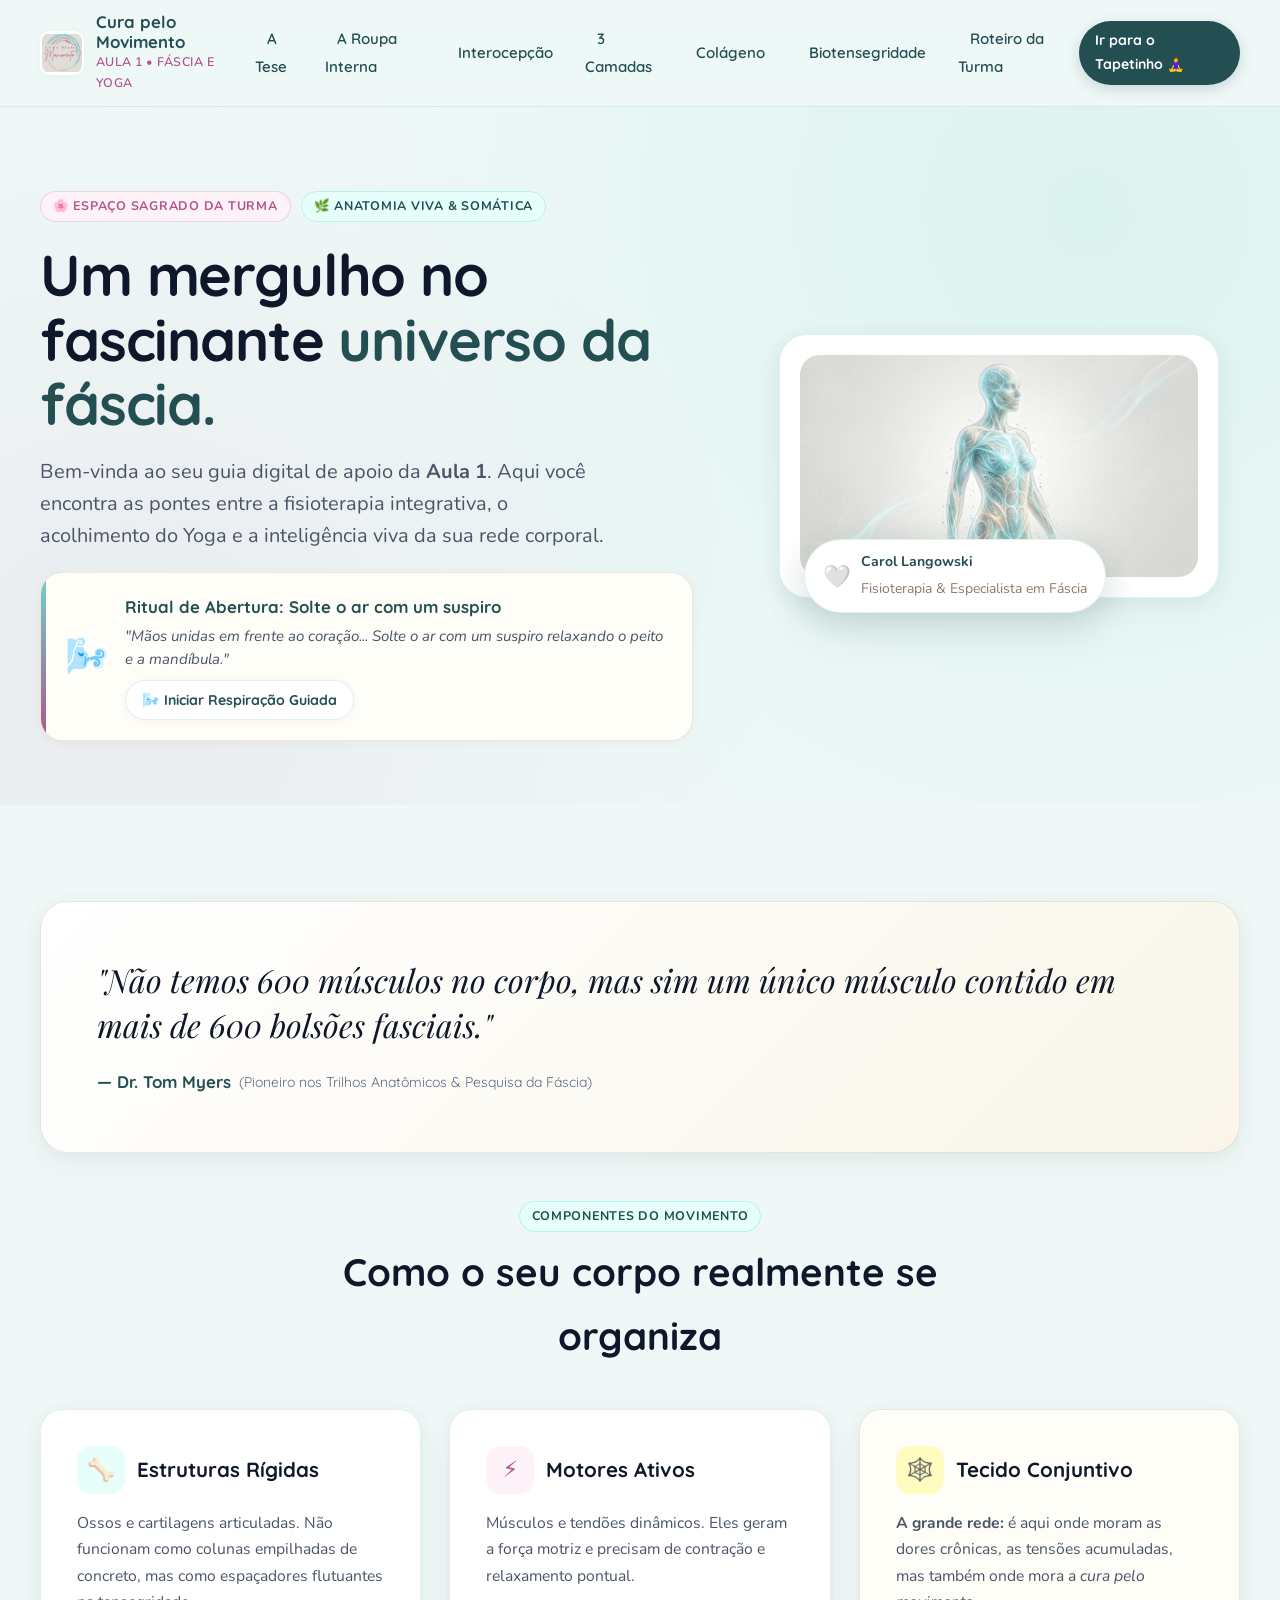
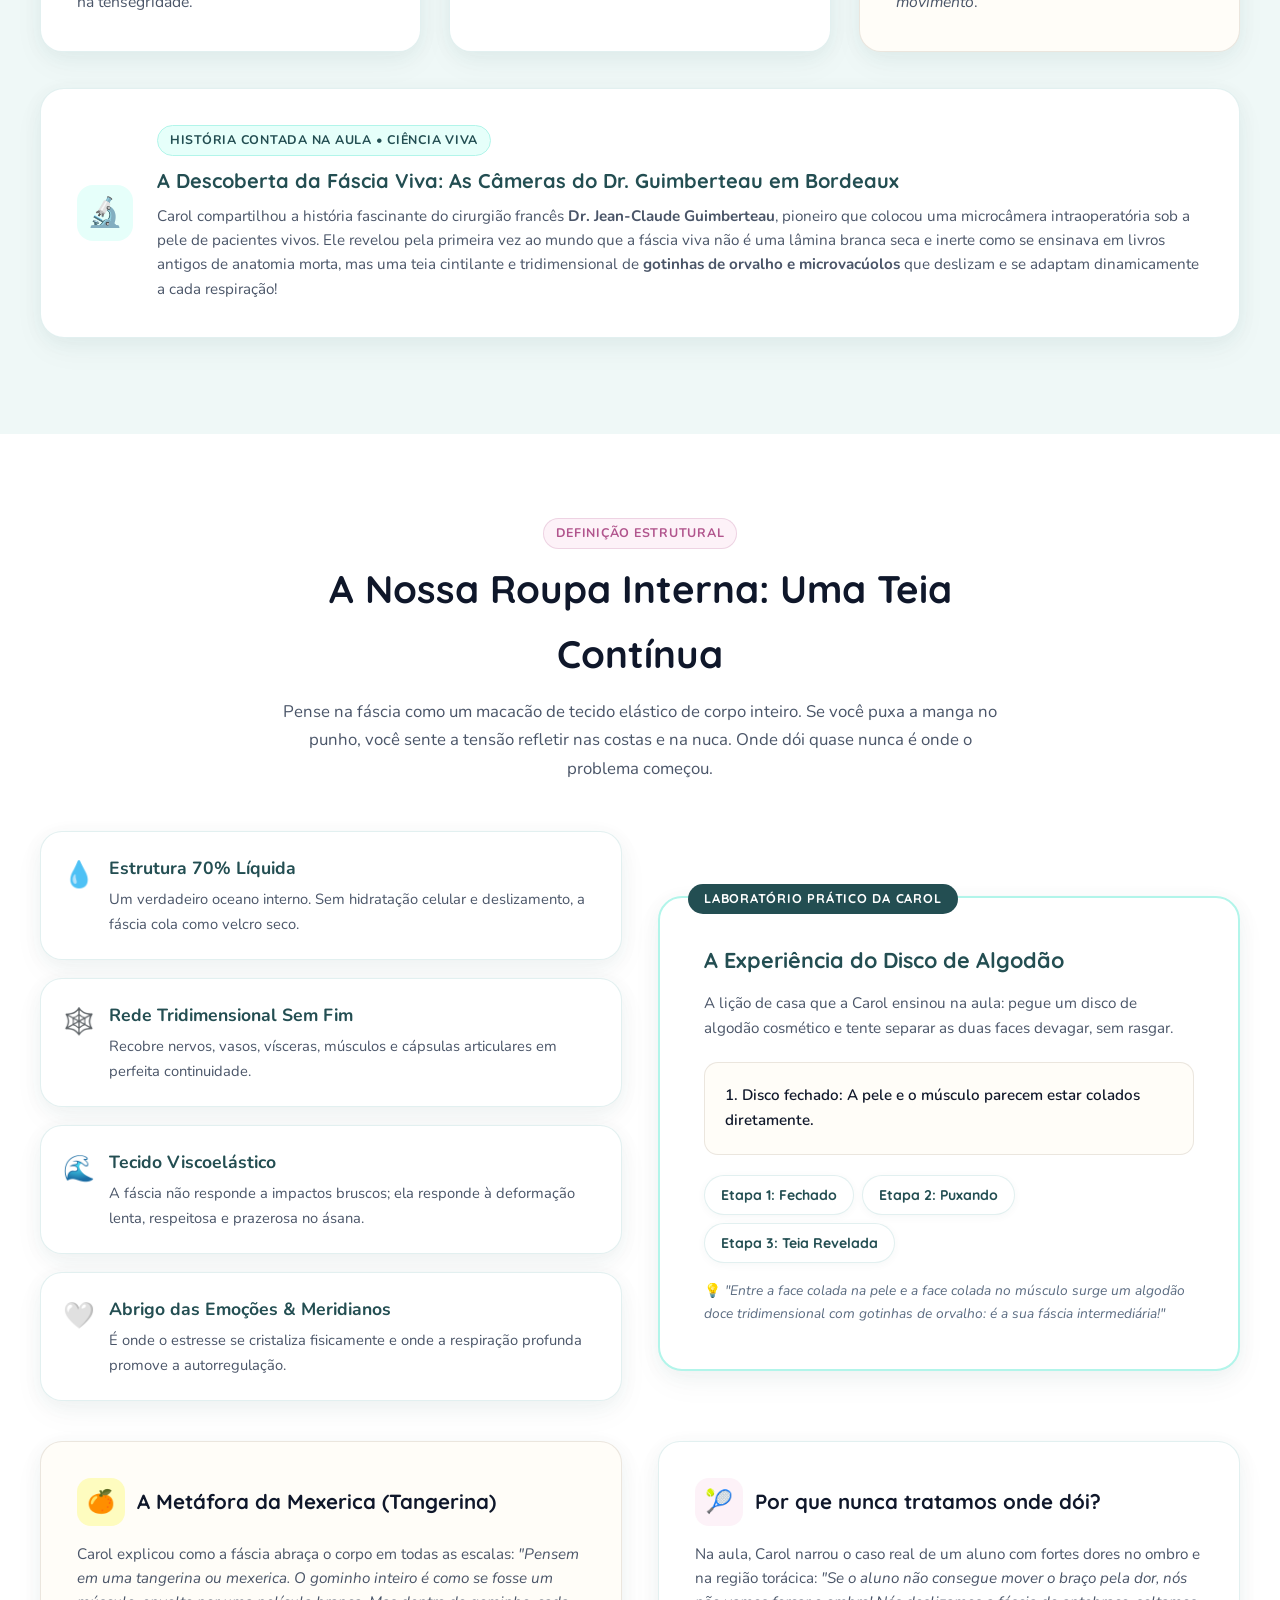
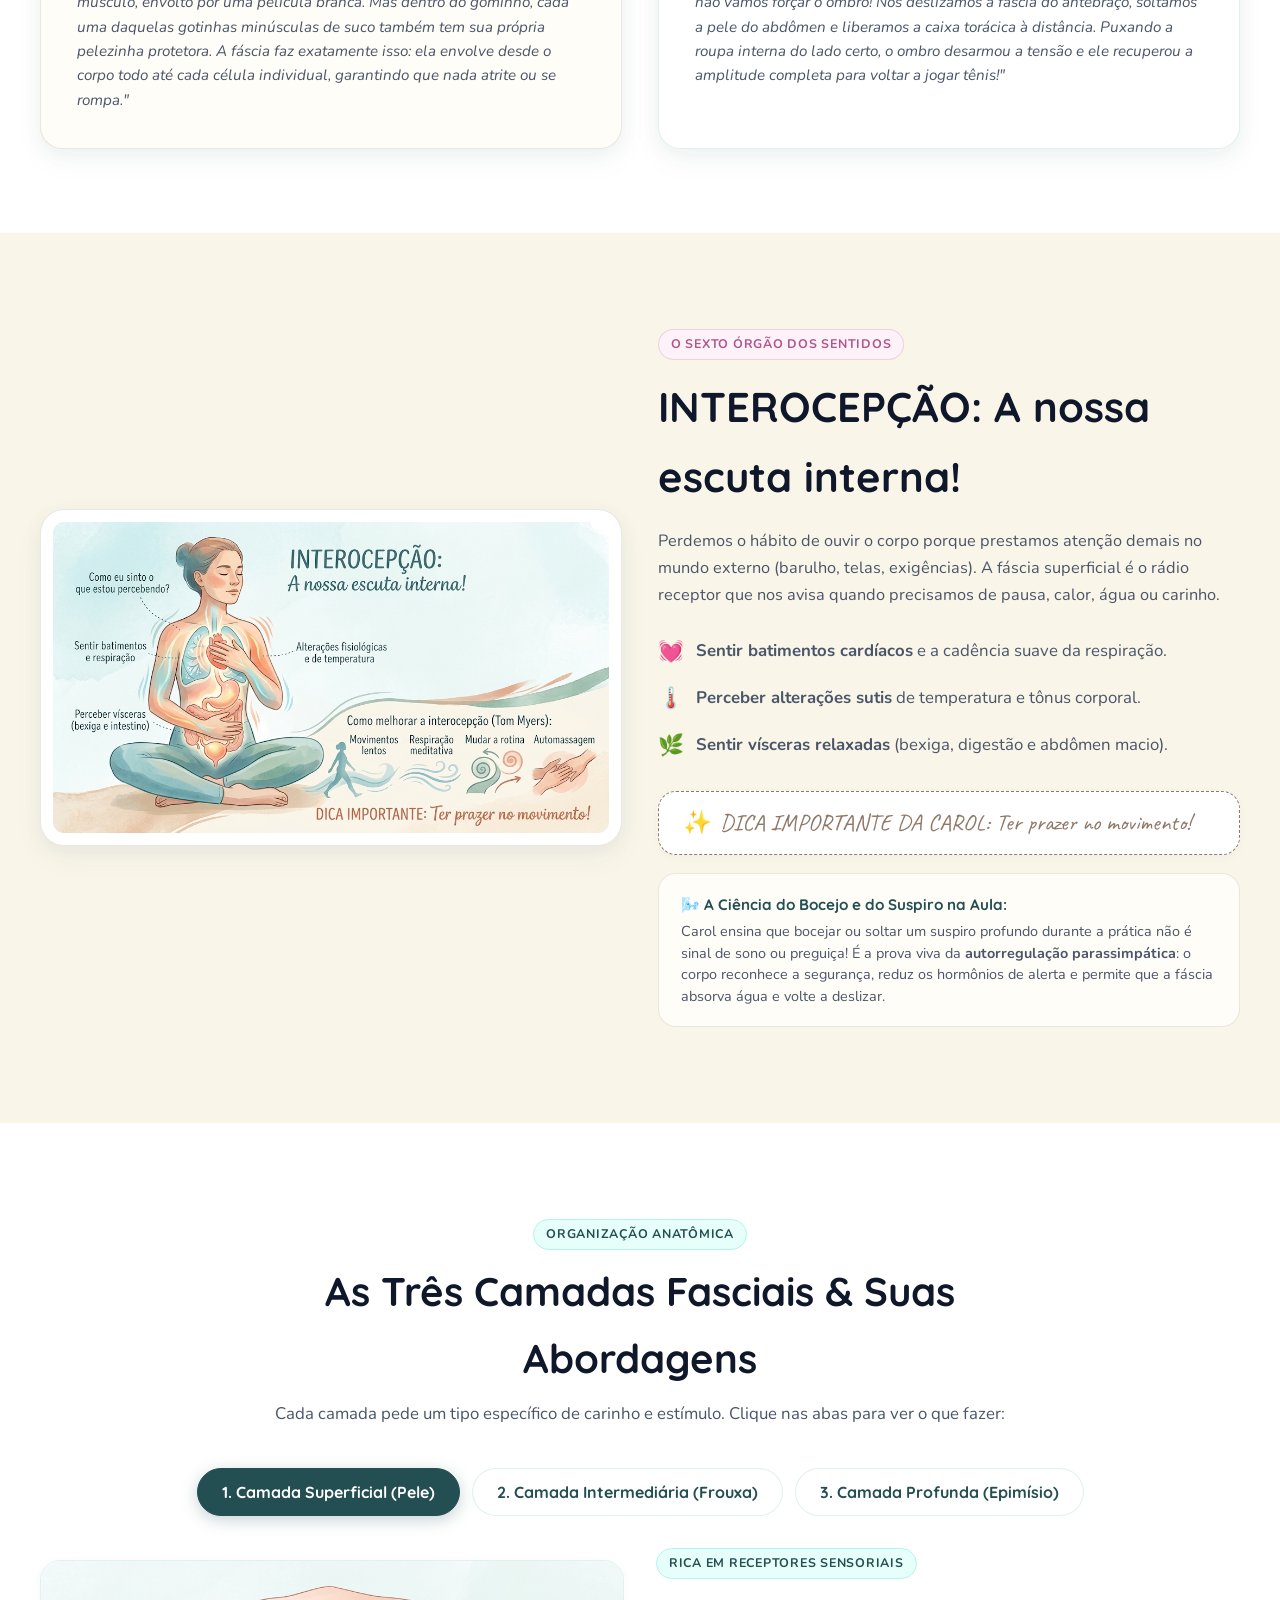
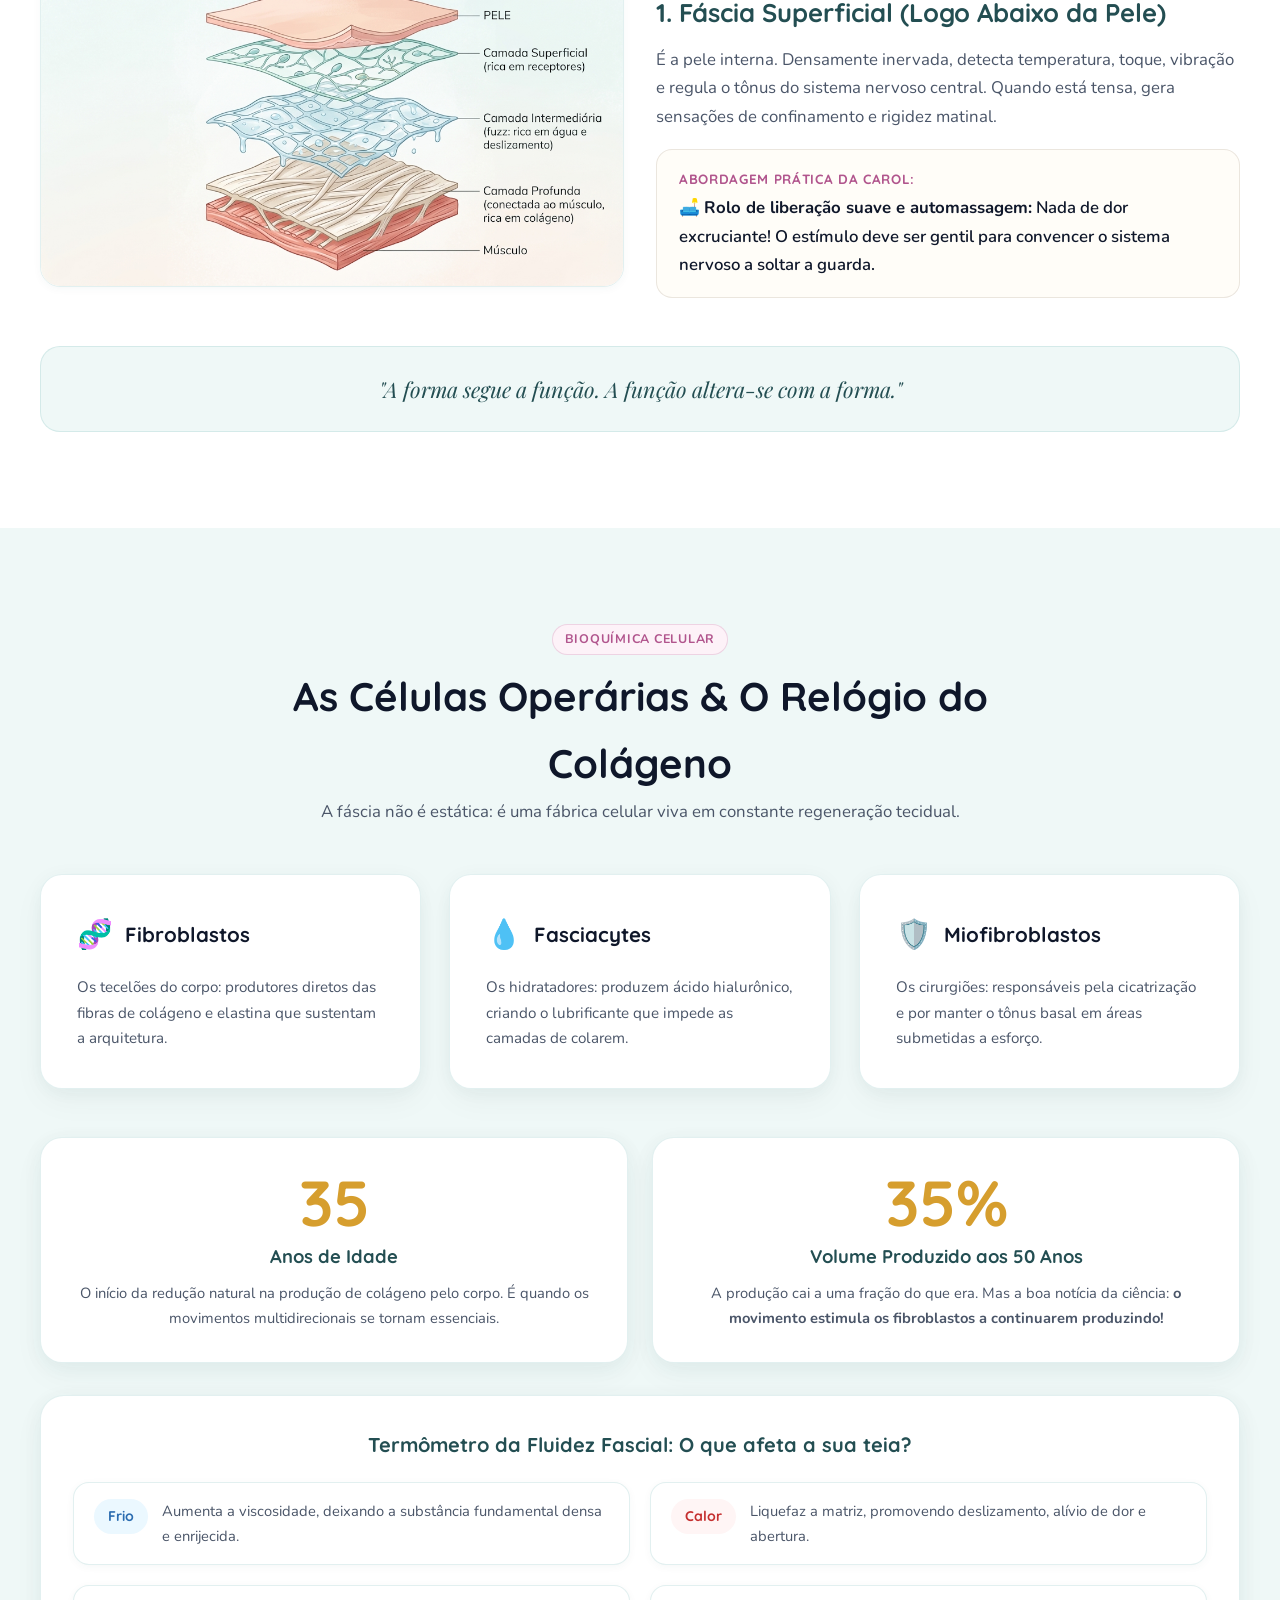
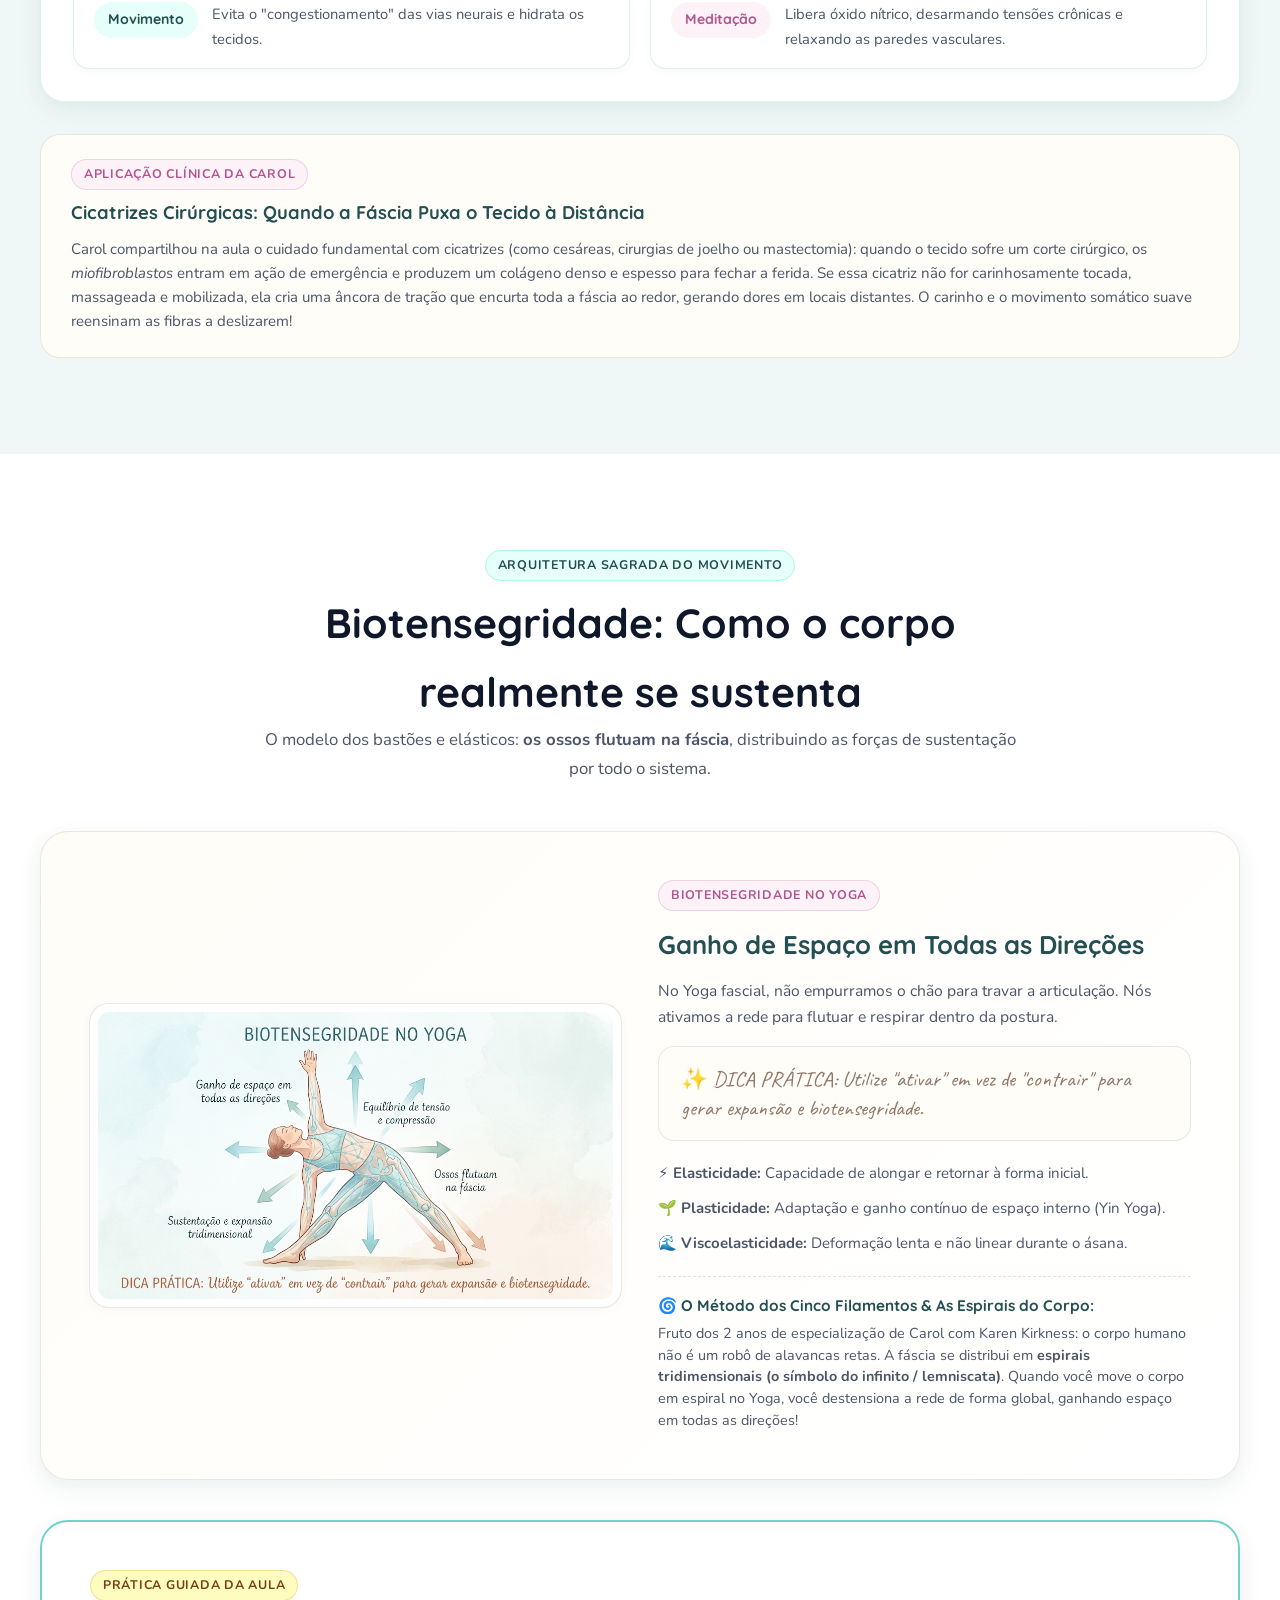
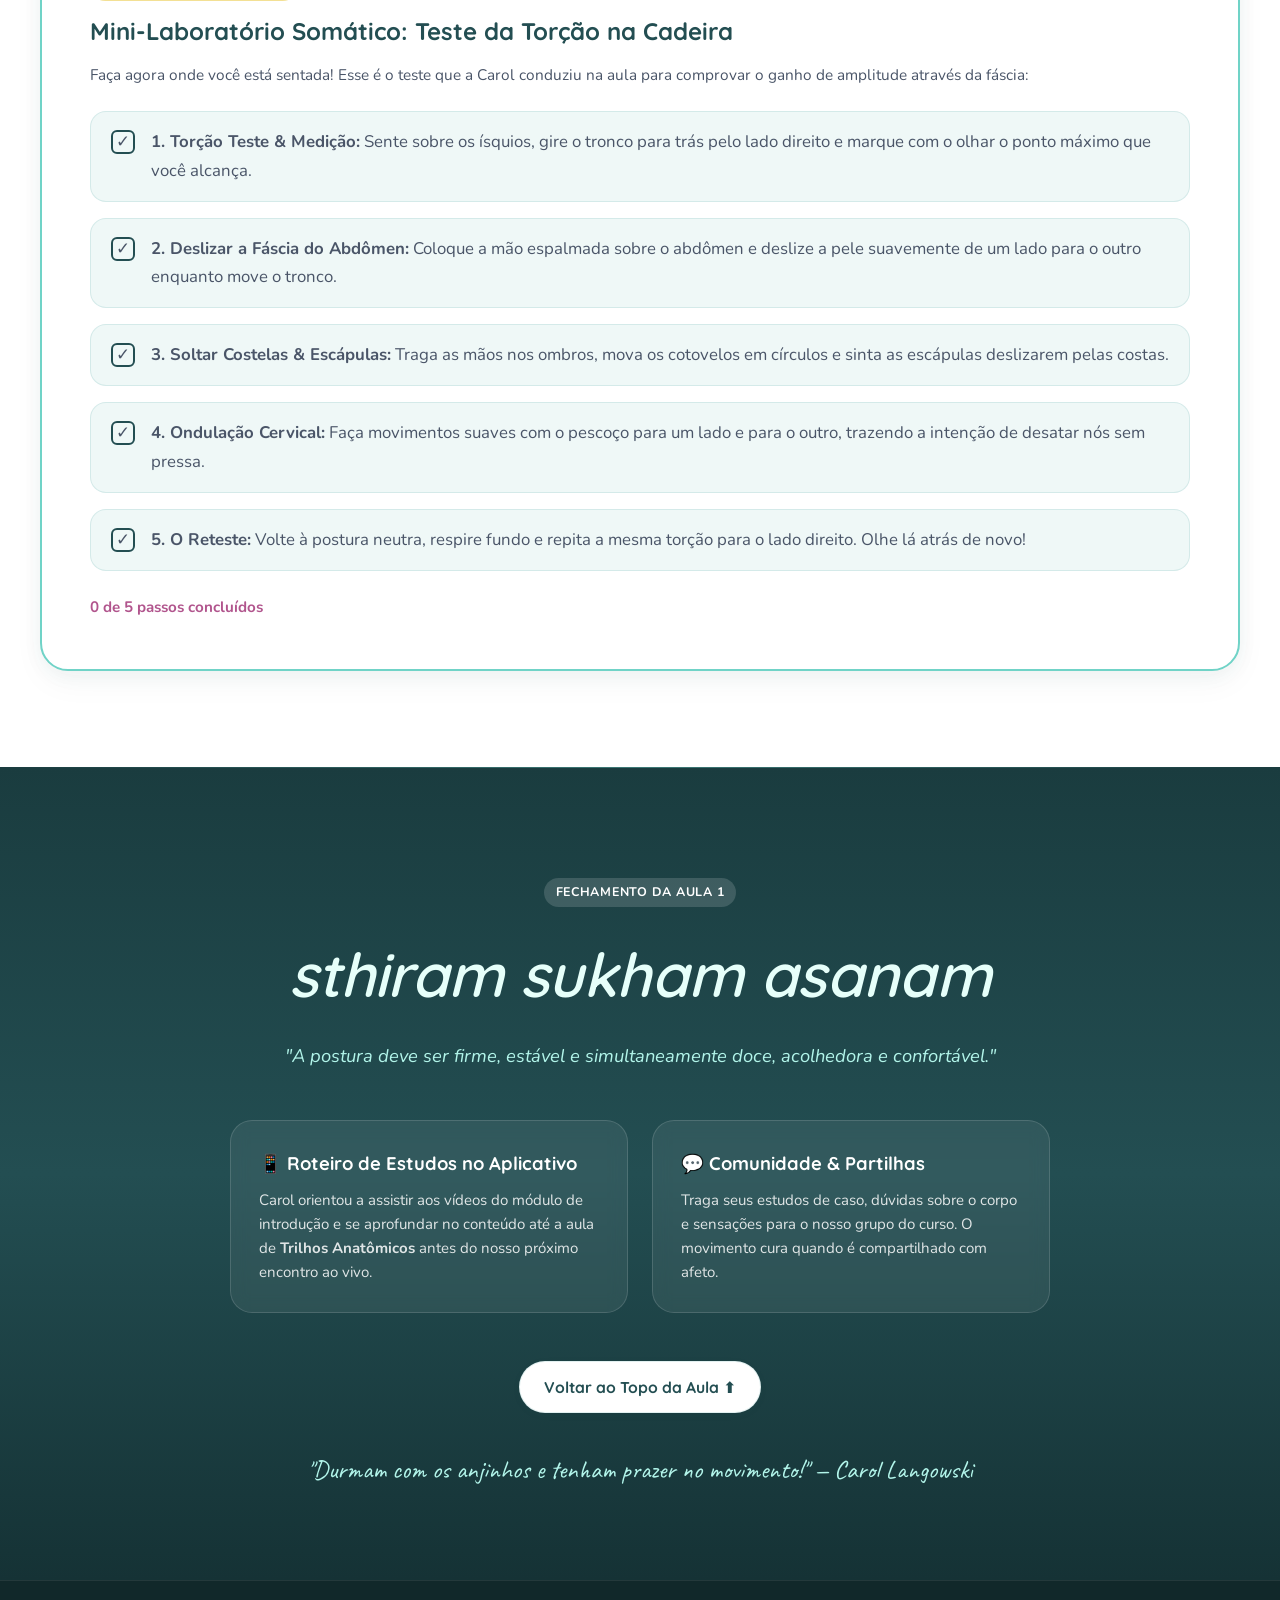
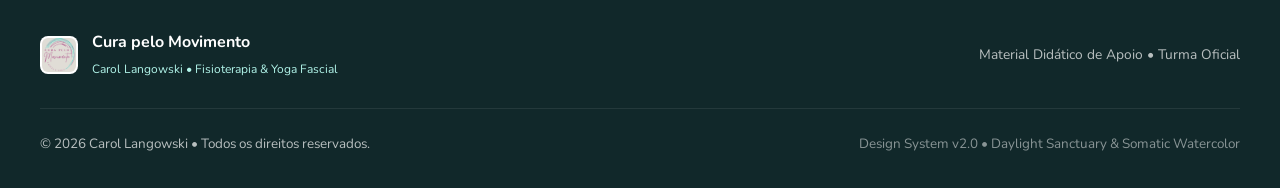
==== index.html @ 70cb9253 "feat(content): enrich HTML with audio insights, metaphors and clinical cases (v1.1.0)" ====
<!DOCTYPE html>
<html lang="pt-BR">
<head>
  <meta charset="UTF-8">
  <meta name="viewport" content="width=device-width, initial-scale=1.0">
  <meta name="description" content="Guia Digital de Apoio: Cura pelo Movimento • Aula 1: Fáscia e Yoga com Carol Langowski. Material imersivo de estudo, anatomia viva e somática.">
  <title>Cura pelo Movimento • Fáscia e Yoga | Carol Langowski</title>

  <!-- Google Fonts Oficiais do Design System v2.0 -->
  <link rel="preconnect" href="https://fonts.googleapis.com">
  <link rel="preconnect" href="https://fonts.gstatic.com" crossorigin>
  <link href="https://fonts.googleapis.com/css2?family=Caveat:wght@600;700&family=Nunito:wght@400;600;700;800&family=Playfair+Display:ital,wght@1,400;1,600&family=Quicksand:wght@500;600;700&display=swap" rel="stylesheet">

  <link rel="stylesheet" href="./assets/css/styles.css">
</head>
<body>

  <!-- ========================================================================
       BARRA DE NAVEGAÇÃO DAYLIGHT GLASS
       ======================================================================== -->
  <header class="navbar-sanctuary">
    <div class="container navbar-inner">
      <div class="navbar-brand">
        <img src="./assets/img/logo-cura-pelo-movimento.png" alt="Logo Cura pelo Movimento — Carol Langowski" class="navbar-brand-logo">
        <div class="navbar-brand-text">
          <span class="navbar-brand-title">Cura pelo Movimento</span>
          <span class="navbar-brand-sub">Aula 1 • Fáscia e Yoga</span>
        </div>
      </div>

      <nav aria-label="Navegação do Guia">
        <ul class="navbar-nav">
          <li><a href="#tese" class="navbar-link">A Tese</a></li>
          <li><a href="#roupa-interna" class="navbar-link">A Roupa Interna</a></li>
          <li><a href="#interocepcao" class="navbar-link">Interocepção</a></li>
          <li><a href="#camadas" class="navbar-link">3 Camadas</a></li>
          <li><a href="#colageno" class="navbar-link">Colágeno</a></li>
          <li><a href="#biotensegridade" class="navbar-link">Biotensegridade</a></li>
          <li><a href="#roteiro" class="navbar-link">Roteiro da Turma</a></li>
        </ul>
      </nav>

      <div class="navbar-actions">
        <a href="#santuario-pratica" class="btn btn-primary btn-sm">Ir para o Tapetinho 🧘‍♀️</a>
      </div>
    </div>
    <div id="scroll-progress" class="scroll-progress-bar" role="progressbar" aria-label="Progresso da leitura da aula"></div>
  </header>

  <!-- ========================================================================
       1. HERO SECTION: SINTONIZAÇÃO & ACOLHIMENTO
       ======================================================================== -->
  <section class="hero-section" id="sintonizacao">
    <div class="container hero-grid">
      <div class="hero-copy">
        <div style="display:flex;gap:10px;align-items:center;flex-wrap:wrap;">
          <span class="tag-pill tag-orchid">🌸 Espaço Sagrado da Turma</span>
          <span class="tag-pill tag-mint">🌿 Anatomia Viva &amp; Somática</span>
        </div>

        <h1 class="hero-title">
          Um mergulho no fascinante <span>universo da fáscia.</span>
        </h1>

        <p class="hero-subtitle">
          Bem-vinda ao seu guia digital de apoio da <strong>Aula 1</strong>. Aqui você encontra as pontes entre a fisioterapia integrativa, o acolhimento do Yoga e a inteligência viva da sua rede corporal.
        </p>

        <!-- Ritual do Suspiro Guiado -->
        <div class="ritual-suspiro-card">
          <div class="ritual-suspiro-icon">🌬️</div>
          <div class="ritual-suspiro-text">
            <h4>Ritual de Abertura: Solte o ar com um suspiro</h4>
            <p id="suspiro-status-text">
              <em>"Mãos unidas em frente ao coração... Solte o ar com um suspiro relaxando o peito e a mandíbula."</em>
            </p>
            <div style="margin-top:10px;">
              <button type="button" id="btn-play-suspiro" class="btn btn-secondary btn-sm" aria-label="Iniciar respiração com suspiro guiado">
                🌬️ Iniciar Respiração Guiada
              </button>
            </div>
          </div>
        </div>
      </div>

      <div class="hero-visual">
        <div class="hero-visual-card">
          <img src="./assets/img/sistema-fascial-corpo-luminoso.png" alt="Ilustração do corpo luminoso envolto pela rede fascial contínua" class="hero-visual-img">
          <div class="hero-badge-floating">
            <span style="font-size:1.4rem;">🤍</span>
            <div>
              <strong style="font-size:0.88rem;color:var(--carol-deep-teal);display:block;">Carol Langowski</strong>
              <small style="color:var(--carol-terracotta);">Fisioterapia &amp; Especialista em Fáscia</small>
            </div>
          </div>
        </div>
      </div>
    </div>
  </section>

  <!-- ========================================================================
       2. A GRANDE TESE: O FIM DO MÚSCULO ISOLADO
       ======================================================================== -->
  <section class="section-tese" id="tese">
    <div class="container">
      <div class="quote-myers-box">
        <p class="quote-myers-text">
          "Não temos 600 músculos no corpo, mas sim um único músculo contido em mais de 600 bolsões fasciais."
        </p>
        <div class="quote-myers-author">
          <span>— Dr. Tom Myers</span>
          <small style="font-weight:400;color:var(--carol-ink-muted);">(Pioneiro nos Trilhos Anatômicos &amp; Pesquisa da Fáscia)</small>
        </div>
      </div>

      <div style="text-align:center;max-width:680px;margin:0 auto 40px;">
        <span class="tag-pill tag-mint">Componentes do Movimento</span>
        <h2 style="font-family:var(--font-title);font-size:clamp(1.8rem,3vw,2.4rem);color:var(--carol-ink-title);margin-top:8px;">
          Como o seu corpo realmente se organiza
        </h2>
      </div>

      <div class="grid-3-col">
        <!-- Card 1 -->
        <article class="card-bento">
          <div class="card-header-clean">
            <div class="card-icon-circle">🦴</div>
            <h3 class="card-title">Estruturas Rígidas</h3>
          </div>
          <p style="font-size:0.98rem;color:var(--carol-ink-body);">
            Ossos e cartilagens articuladas. Não funcionam como colunas empilhadas de concreto, mas como espaçadores flutuantes na tensegridade.
          </p>
        </article>

        <!-- Card 2 -->
        <article class="card-bento">
          <div class="card-header-clean">
            <div class="card-icon-circle orchid">⚡</div>
            <h3 class="card-title">Motores Ativos</h3>
          </div>
          <p style="font-size:0.98rem;color:var(--carol-ink-body);">
            Músculos e tendões dinâmicos. Eles geram a força motriz e precisam de contração e relaxamento pontual.
          </p>
        </article>

        <!-- Card 3 -->
        <article class="card-bento card-bento-sand">
          <div class="card-header-clean">
            <div class="card-icon-circle amber">🕸️</div>
            <h3 class="card-title">Tecido Conjuntivo</h3>
          </div>
          <p style="font-size:0.98rem;color:var(--carol-ink-body);">
            <strong>A grande rede:</strong> é aqui onde moram as dores crônicas, as tensões acumuladas, mas também onde mora a <em>cura pelo movimento</em>.
          </p>
        </article>
      </div>

      <!-- História da Fáscia Viva: Dr. Guimberteau -->
      <div style="margin-top:36px;background:#FFFFFF;border-radius:24px;padding:clamp(24px, 4vw, 36px);border:var(--border-subtle);box-shadow:var(--shadow-organic);display:grid;grid-template-columns:auto 1fr;gap:24px;align-items:center;">
        <div style="width:56px;height:56px;border-radius:16px;background:var(--carol-ice-mint);color:var(--carol-deep-teal);display:flex;align-items:center;justify-content:center;font-size:1.8rem;flex-shrink:0;">
          🔬
        </div>
        <div>
          <span class="tag-pill tag-mint" style="margin-bottom:8px;">História Contada na Aula • Ciência Viva</span>
          <h3 style="font-family:var(--font-title);font-size:1.25rem;color:var(--carol-deep-teal);margin-bottom:6px;">
            A Descoberta da Fáscia Viva: As Câmeras do Dr. Guimberteau em Bordeaux
          </h3>
          <p style="font-size:0.95rem;color:var(--carol-ink-body);line-height:1.6;margin:0;">
            Carol compartilhou a história fascinante do cirurgião francês <strong>Dr. Jean-Claude Guimberteau</strong>, pioneiro que colocou uma microcâmera intraoperatória sob a pele de pacientes vivos. Ele revelou pela primeira vez ao mundo que a fáscia viva não é uma lâmina branca seca e inerte como se ensinava em livros antigos de anatomia morta, mas uma teia cintilante e tridimensional de <strong>gotinhas de orvalho e microvacúolos</strong> que deslizam e se adaptam dinamicamente a cada respiração!
          </p>
        </div>
      </div>
    </div>
  </section>

  <!-- ========================================================================
       3. A NOSSA ROUPA INTERNA (O SISTEMA FASCIAL)
       ======================================================================== -->
  <section id="roupa-interna" style="padding:clamp(56px,7vw,84px) 0;background:#FFFFFF;">
    <div class="container">
      <div style="text-align:center;max-width:720px;margin:0 auto 48px;">
        <span class="tag-pill tag-orchid">Definição Estrutural</span>
        <h2 style="font-family:var(--font-title);font-size:clamp(1.8rem,3vw,2.4rem);color:var(--carol-ink-title);margin-top:8px;">
          A Nossa Roupa Interna: Uma Teia Contínua
        </h2>
        <p style="margin-top:12px;color:var(--carol-ink-body);">
          Pense na fáscia como um macacão de tecido elástico de corpo inteiro. Se você puxa a manga no punho, você sente a tensão refletir nas costas e na nuca. Onde dói quase nunca é onde o problema começou.
        </p>
      </div>

      <div class="grid-2-col" style="align-items:center;">
        <div style="display:flex;flex-direction:column;gap:18px;">
          <div class="card-bento" style="padding:22px;">
            <div style="display:flex;gap:14px;align-items:flex-start;">
              <span style="font-size:1.6rem;">💧</span>
              <div>
                <strong style="font-size:1.1rem;color:var(--carol-deep-teal);display:block;">Estrutura 70% Líquida</strong>
                <p style="font-size:0.92rem;margin-top:4px;">Um verdadeiro oceano interno. Sem hidratação celular e deslizamento, a fáscia cola como velcro seco.</p>
              </div>
            </div>
          </div>

          <div class="card-bento" style="padding:22px;">
            <div style="display:flex;gap:14px;align-items:flex-start;">
              <span style="font-size:1.6rem;">🕸️</span>
              <div>
                <strong style="font-size:1.1rem;color:var(--carol-deep-teal);display:block;">Rede Tridimensional Sem Fim</strong>
                <p style="font-size:0.92rem;margin-top:4px;">Recobre nervos, vasos, vísceras, músculos e cápsulas articulares em perfeita continuidade.</p>
              </div>
            </div>
          </div>

          <div class="card-bento" style="padding:22px;">
            <div style="display:flex;gap:14px;align-items:flex-start;">
              <span style="font-size:1.6rem;">🌊</span>
              <div>
                <strong style="font-size:1.1rem;color:var(--carol-deep-teal);display:block;">Tecido Viscoelástico</strong>
                <p style="font-size:0.92rem;margin-top:4px;">A fáscia não responde a impactos bruscos; ela responde à deformação lenta, respeitosa e prazerosa no ásana.</p>
              </div>
            </div>
          </div>

          <div class="card-bento" style="padding:22px;">
            <div style="display:flex;gap:14px;align-items:flex-start;">
              <span style="font-size:1.6rem;">🤍</span>
              <div>
                <strong style="font-size:1.1rem;color:var(--carol-deep-teal);display:block;">Abrigo das Emoções &amp; Meridianos</strong>
                <p style="font-size:0.92rem;margin-top:4px;">É onde o estresse se cristaliza fisicamente e onde a respiração profunda promove a autorregulação.</p>
              </div>
            </div>
          </div>
        </div>

        <!-- Mini-Laboratório 1: O Disco de Algodão Doce -->
        <div class="mini-lab-card">
          <span class="mini-lab-badge">Laboratório Prático da Carol</span>
          <h3 style="font-family:var(--font-title);font-size:1.35rem;color:var(--carol-deep-teal);margin-bottom:12px;">
            A Experiência do Disco de Algodão
          </h3>
          <p style="font-size:0.95rem;color:var(--carol-ink-body);">
            A lição de casa que a Carol ensinou na aula: pegue um disco de algodão cosmético e tente separar as duas faces devagar, sem rasgar.
          </p>

          <div id="cotton-interactive-visual" style="background:var(--carol-sand-surface);padding:20px;border-radius:14px;border:var(--border-sand);margin:20px 0;font-size:0.95rem;color:var(--carol-ink-title);font-weight:600;">
            1. Disco fechado: A pele e o músculo parecem estar colados diretamente.
          </div>

          <div style="display:flex;gap:8px;flex-wrap:wrap;">
            <button type="button" class="btn btn-secondary btn-sm" data-cotton-step="0">Etapa 1: Fechado</button>
            <button type="button" class="btn btn-secondary btn-sm" data-cotton-step="1">Etapa 2: Puxando</button>
            <button type="button" class="btn btn-secondary btn-sm" data-cotton-step="2">Etapa 3: Teia Revelada</button>
          </div>

          <p style="font-size:0.86rem;color:var(--carol-ink-muted);margin-top:16px;">
            💡 <em>"Entre a face colada na pele e a face colada no músculo surge um algodão doce tridimensional com gotinhas de orvalho: é a sua fáscia intermediária!"</em>
          </p>
        </div>
      </div>

      <!-- O Segredo da Tangerina e a Liberação Distal -->
      <div class="grid-2-col" style="margin-top:40px;">
        <!-- Card Tangerina -->
        <div class="card-bento card-bento-sand">
          <div class="card-header-clean">
            <div class="card-icon-circle amber">🍊</div>
            <h3 class="card-title">A Metáfora da Mexerica (Tangerina)</h3>
          </div>
          <p style="font-size:0.95rem;color:var(--carol-ink-body);line-height:1.6;">
            Carol explicou como a fáscia abraça o corpo em todas as escalas: <em>"Pensem em uma tangerina ou mexerica. O gominho inteiro é como se fosse um músculo, envolto por uma película branca. Mas dentro do gominho, cada uma daquelas gotinhas minúsculas de suco também tem sua própria pelezinha protetora. A fáscia faz exatamente isso: ela envolve desde o corpo todo até cada célula individual, garantindo que nada atrite ou se rompa."</em>
          </p>
        </div>

        <!-- Card Aluno do Tênis -->
        <div class="card-bento">
          <div class="card-header-clean">
            <div class="card-icon-circle orchid">🎾</div>
            <h3 class="card-title">Por que nunca tratamos onde dói?</h3>
          </div>
          <p style="font-size:0.95rem;color:var(--carol-ink-body);line-height:1.6;">
            Na aula, Carol narrou o caso real de um aluno com fortes dores no ombro e na região torácica: <em>"Se o aluno não consegue mover o braço pela dor, nós não vamos forçar o ombro! Nós deslizamos a fáscia do antebraço, soltamos a pele do abdômen e liberamos a caixa torácica à distância. Puxando a roupa interna do lado certo, o ombro desarmou a tensão e ele recuperou a amplitude completa para voltar a jogar tênis!"</em>
          </p>
        </div>
      </div>
    </div>
  </section>

  <!-- ========================================================================
       4. INTEROCEPÇÃO: A NOSSA ESCUTA INTERNA
       ======================================================================== -->
  <section id="interocepcao" style="padding:clamp(60px,8vw,96px) 0;background:var(--carol-sand-bg);">
    <div class="container">
      <div class="grid-2-col" style="align-items:center;">
        <div>
          <img src="./assets/img/aquarela-interocepcao.png" alt="Aquarela oficial da mulher em meditação com os órgãos de interocepção destacados" style="border-radius:24px;box-shadow:var(--shadow-organic);background:#FFF;padding:12px;border:var(--border-sand);">
        </div>

        <div>
          <span class="tag-pill tag-orchid">O Sexto Órgão dos Sentidos</span>
          <h2 style="font-family:var(--font-title);font-size:clamp(2rem,3.5vw,2.6rem);color:var(--carol-ink-title);margin:12px 0 16px;">
            INTEROCEPÇÃO: A nossa escuta interna!
          </h2>
          <p style="font-size:1.02rem;color:var(--carol-ink-body);margin-bottom:24px;">
            Perdemos o hábito de ouvir o corpo porque prestamos atenção demais no mundo externo (barulho, telas, exigências). A fáscia superficial é o rádio receptor que nos avisa quando precisamos de pausa, calor, água ou carinho.
          </p>

          <div style="display:flex;flex-direction:column;gap:12px;margin-bottom:28px;">
            <div style="display:flex;gap:12px;align-items:center;">
              <span style="color:var(--carol-orchid);font-size:1.3rem;">💓</span>
              <span><strong>Sentir batimentos cardíacos</strong> e a cadência suave da respiração.</span>
            </div>
            <div style="display:flex;gap:12px;align-items:center;">
              <span style="color:var(--carol-vibrant-teal);font-size:1.3rem;">🌡️</span>
              <span><strong>Perceber alterações sutis</strong> de temperatura e tônus corporal.</span>
            </div>
            <div style="display:flex;gap:12px;align-items:center;">
              <span style="color:var(--carol-amber);font-size:1.3rem;">🌿</span>
              <span><strong>Sentir vísceras relaxadas</strong> (bexiga, digestão e abdômen macio).</span>
            </div>
          </div>

          <!-- Assinatura Manuscrita da Carol -->
          <div class="hand-note" style="background:#FFF;padding:16px 24px;border-radius:18px;border:1px dashed var(--carol-terracotta);box-shadow:var(--shadow-sm);margin-bottom:18px;">
            <span>✨</span>
            <span>DICA IMPORTANTE DA CAROL: Ter prazer no movimento!</span>
          </div>

          <!-- A Ciência do Suspiro e do Bocejo -->
          <div style="background:var(--carol-sand-surface);border:var(--border-sand);border-radius:18px;padding:18px 22px;">
            <strong style="font-family:var(--font-title);font-size:0.95rem;color:var(--carol-deep-teal);display:flex;align-items:center;gap:6px;margin-bottom:4px;">
              🌬️ A Ciência do Bocejo e do Suspiro na Aula:
            </strong>
            <p style="font-size:0.9rem;color:var(--carol-ink-body);margin:0;line-height:1.5;">
              Carol ensina que bocejar ou soltar um suspiro profundo durante a prática não é sinal de sono ou preguiça! É a prova viva da <strong>autorregulação parassimpática</strong>: o corpo reconhece a segurança, reduz os hormônios de alerta e permite que a fáscia absorva água e volte a deslizar.
            </p>
          </div>
        </div>
      </div>
    </div>
  </section>

  <!-- ========================================================================
       5. RAIO-X ANATÔMICO: AS 3 CAMADAS FASCIAIS
       ======================================================================== -->
  <section id="camadas" style="padding:clamp(60px,8vw,96px) 0;background:#FFFFFF;">
    <div class="container">
      <div style="text-align:center;max-width:740px;margin:0 auto 40px;">
        <span class="tag-pill tag-mint">Organização Anatômica</span>
        <h2 style="font-family:var(--font-title);font-size:clamp(1.9rem,3.2vw,2.5rem);color:var(--carol-ink-title);margin-top:8px;">
          As Três Camadas Fasciais &amp; Suas Abordagens
        </h2>
        <p style="color:var(--carol-ink-body);margin-top:8px;">
          Cada camada pede um tipo específico de carinho e estímulo. Clique nas abas para ver o que fazer:
        </p>
      </div>

      <!-- Abas Interativas -->
      <div class="tabs-camadas-wrap" role="tablist" aria-label="Abas das Camadas Fasciais">
        <button type="button" class="tab-camada-btn active" data-camada-tab="superficial" role="tab" aria-selected="true">
          1. Camada Superficial (Pele)
        </button>
        <button type="button" class="tab-camada-btn" data-camada-tab="intermediaria" role="tab" aria-selected="false">
          2. Camada Intermediária (Frouxa)
        </button>
        <button type="button" class="tab-camada-btn" data-camada-tab="profunda" role="tab" aria-selected="false">
          3. Camada Profunda (Epimísio)
        </button>
      </div>

      <!-- Conteúdo da Aba 1: Superficial -->
      <div class="camada-pane active" data-camada-pane="superficial">
        <div>
          <img src="./assets/img/diagrama-tres-camadas-fasciais.png" alt="Diagrama das camadas fasciais em corte anatômico" style="border-radius:20px;border:var(--border-subtle);box-shadow:var(--shadow-sm);">
        </div>
        <div>
          <span class="tag-pill tag-mint">Rica em Receptores Sensoriais</span>
          <h3 style="font-family:var(--font-title);font-size:1.6rem;color:var(--carol-deep-teal);margin:12px 0;">
            1. Fáscia Superficial (Logo Abaixo da Pele)
          </h3>
          <p style="color:var(--carol-ink-body);">
            É a pele interna. Densamente inervada, detecta temperatura, toque, vibração e regula o tônus do sistema nervoso central. Quando está tensa, gera sensações de confinamento e rigidez matinal.
          </p>
          <div class="camada-approach-box">
            <div class="camada-approach-label">Abordagem Prática da Carol:</div>
            <p style="margin:0;font-weight:600;color:var(--carol-ink-title);">
              🛋️ <strong>Rolo de liberação suave e automassagem:</strong> Nada de dor excruciante! O estímulo deve ser gentil para convencer o sistema nervoso a soltar a guarda.
            </p>
          </div>
        </div>
      </div>

      <!-- Conteúdo da Aba 2: Intermediária -->
      <div class="camada-pane" data-camada-pane="intermediaria">
        <div>
          <img src="./assets/img/diagrama-tres-camadas-fasciais.png" alt="Diagrama das camadas fasciais destacando a camada média" style="border-radius:20px;border:var(--border-subtle);box-shadow:var(--shadow-sm);">
        </div>
        <div>
          <span class="tag-pill tag-orchid">O Algodão Doce Hidratado</span>
          <h3 style="font-family:var(--font-title);font-size:1.6rem;color:var(--carol-deep-teal);margin:12px 0;">
            2. Fáscia Intermediária (Frouxa)
          </h3>
          <p style="color:var(--carol-ink-body);">
            Recobre os ventres musculares. Rica em <em>fasciacytes</em> que secretam ácido hialurônico de alta viscosidade para garantir que os músculos deslizem suavemente sem atrito mútuo.
          </p>
          <div class="camada-approach-box">
            <div class="camada-approach-label">Abordagem Prática da Carol:</div>
            <p style="margin:0;font-weight:600;color:var(--carol-ink-title);">
              🐱 <strong>O Espreguiçar (Pandiculação):</strong> Movimentos lentos e sonoros ao acordar, imitando gatos e cães. Espreguiçar-se com calma hidrata as fibras e desperta a fluidez.
            </p>
          </div>
        </div>
      </div>

      <!-- Conteúdo da Aba 3: Profunda -->
      <div class="camada-pane" data-camada-pane="profunda">
        <div>
          <img src="./assets/img/diagrama-tres-camadas-fasciais.png" alt="Diagrama das camadas fasciais com foco no epimísio profundo" style="border-radius:20px;border:var(--border-subtle);box-shadow:var(--shadow-sm);">
        </div>
        <div>
          <span class="tag-pill tag-amber">Transmissão de Força &amp; Colágeno</span>
          <h3 style="font-family:var(--font-title);font-size:1.6rem;color:var(--carol-deep-teal);margin:12px 0;">
            3. Fáscia Profunda (Epimísio)
          </h3>
          <p style="color:var(--carol-ink-body);">
            Intimamente conectada aos músculos e ao periósteo ósseo. Muito densa e rica em colágeno, ela transfere a energia mecânica de um segmento para o outro em frações de segundo.
          </p>
          <div class="camada-approach-box">
            <div class="camada-approach-label">Abordagem Prática da Carol:</div>
            <p style="margin:0;font-weight:600;color:var(--carol-ink-title);">
              🌀 <strong>Balanceio &amp; Movimento Multidirecional:</strong> Balançar os braços, transferir peso de forma elástica e alongar dinamicamente sem travar a respiração.
            </p>
          </div>
        </div>
      </div>

      <!-- Princípio Motor em Faixa de Destaque -->
      <div style="margin-top:48px;background:var(--carol-bg-mist);border-radius:20px;padding:24px 32px;text-align:center;border:var(--border-subtle);">
        <p style="font-family:var(--font-serif);font-size:1.35rem;font-style:italic;color:var(--carol-deep-teal);margin:0;">
          "A forma segue a função. A função altera-se com a forma."
        </p>
      </div>
    </div>
  </section>

  <!-- ========================================================================
       6. BIOQUÍMICA & A DINÂMICA DO COLÁGENO
       ======================================================================== -->
  <section id="colageno" style="padding:clamp(60px,8vw,96px) 0;background:var(--carol-bg-mist);">
    <div class="container">
      <div style="text-align:center;max-width:720px;margin:0 auto 48px;">
        <span class="tag-pill tag-orchid">Bioquímica Celular</span>
        <h2 style="font-family:var(--font-title);font-size:clamp(1.9rem,3.2vw,2.5rem);color:var(--carol-ink-title);margin-top:8px;">
          As Células Operárias &amp; O Relógio do Colágeno
        </h2>
        <p style="color:var(--carol-ink-body);">
          A fáscia não é estática: é uma fábrica celular viva em constante regeneração tecidual.
        </p>
      </div>

      <!-- As 3 Células Operárias -->
      <div class="grid-3-col" style="margin-bottom:48px;">
        <div class="card-bento">
          <div class="card-header-clean">
            <span style="font-size:1.8rem;">🧬</span>
            <h3 class="card-title">Fibroblastos</h3>
          </div>
          <p style="font-size:0.95rem;color:var(--carol-ink-body);">
            Os tecelões do corpo: produtores diretos das fibras de colágeno e elastina que sustentam a arquitetura.
          </p>
        </div>

        <div class="card-bento">
          <div class="card-header-clean">
            <span style="font-size:1.8rem;">💧</span>
            <h3 class="card-title">Fasciacytes</h3>
          </div>
          <p style="font-size:0.95rem;color:var(--carol-ink-body);">
            Os hidratadores: produzem ácido hialurônico, criando o lubrificante que impede as camadas de colarem.
          </p>
        </div>

        <div class="card-bento">
          <div class="card-header-clean">
            <span style="font-size:1.8rem;">🛡️</span>
            <h3 class="card-title">Miofibroblastos</h3>
          </div>
          <p style="font-size:0.95rem;color:var(--carol-ink-body);">
            Os cirurgiões: responsáveis pela cicatrização e por manter o tônus basal em áreas submetidas a esforço.
          </p>
        </div>
      </div>

      <!-- O Relógio dos 35 e 50 Anos -->
      <div class="metric-callout-grid">
        <div class="metric-big-card">
          <div class="metric-num">35</div>
          <div class="metric-label">Anos de Idade</div>
          <p style="font-size:0.92rem;color:var(--carol-ink-body);margin:0;">
            O início da redução natural na produção de colágeno pelo corpo. É quando os movimentos multidirecionais se tornam essenciais.
          </p>
        </div>

        <div class="metric-big-card">
          <div class="metric-num">35%</div>
          <div class="metric-label">Volume Produzido aos 50 Anos</div>
          <p style="font-size:0.92rem;color:var(--carol-ink-body);margin:0;">
            A produção cai a uma fração do que era. Mas a boa notícia da ciência: <strong>o movimento estimula os fibroblastos a continuarem produzindo!</strong>
          </p>
        </div>
      </div>

      <!-- Termômetro da Fluidez -->
      <div style="background:#FFFFFF;border-radius:24px;padding:clamp(16px, 4vw, 32px);box-shadow:var(--shadow-organic);border:var(--border-subtle);">
        <h3 style="font-family:var(--font-title);font-size:1.25rem;color:var(--carol-deep-teal);margin-bottom:20px;text-align:center;">
          Termômetro da Fluidez Fascial: O que afeta a sua teia?
        </h3>
        <div class="fluidez-grid">
          <div class="fluidez-row-card">
            <span class="fluidez-tag fluidez-frio">Frio</span>
            <p style="font-size:0.92rem;margin:0;">Aumenta a viscosidade, deixando a substância fundamental densa e enrijecida.</p>
          </div>
          <div class="fluidez-row-card">
            <span class="fluidez-tag fluidez-calor">Calor</span>
            <p style="font-size:0.92rem;margin:0;">Liquefaz a matriz, promovendo deslizamento, alívio de dor e abertura.</p>
          </div>
          <div class="fluidez-row-card">
            <span class="fluidez-tag fluidez-mov">Movimento</span>
            <p style="font-size:0.92rem;margin:0;">Evita o "congestionamento" das vias neurais e hidrata os tecidos.</p>
          </div>
          <div class="fluidez-row-card">
            <span class="fluidez-tag fluidez-med">Meditação</span>
            <p style="font-size:0.92rem;margin:0;">Libera óxido nítrico, desarmando tensões crônicas e relaxando as paredes vasculares.</p>
          </div>
        </div>
      </div>

      <!-- Cicatrizes Cirúrgicas & Miofibroblastos -->
      <div style="margin-top:32px;background:var(--carol-sand-surface);border:var(--border-sand);border-radius:20px;padding:24px 30px;">
        <span class="tag-pill tag-orchid" style="margin-bottom:8px;">Aplicação Clínica da Carol</span>
        <h4 style="font-family:var(--font-title);font-size:1.15rem;color:var(--carol-deep-teal);margin-bottom:8px;">
          Cicatrizes Cirúrgicas: Quando a Fáscia Puxa o Tecido à Distância
        </h4>
        <p style="font-size:0.94rem;color:var(--carol-ink-body);line-height:1.6;margin:0;">
          Carol compartilhou na aula o cuidado fundamental com cicatrizes (como cesáreas, cirurgias de joelho ou mastectomia): quando o tecido sofre um corte cirúrgico, os <em>miofibroblastos</em> entram em ação de emergência e produzem um colágeno denso e espesso para fechar a ferida. Se essa cicatriz não for carinhosamente tocada, massageada e mobilizada, ela cria uma âncora de tração que encurta toda a fáscia ao redor, gerando dores em locais distantes. O carinho e o movimento somático suave reensinam as fibras a deslizarem!
        </p>
      </div>
    </div>
  </section>

  <!-- ========================================================================
       7. BIOTENSEGRIDADE & O YOGA FASCIAL NO TAPETE
       ======================================================================== -->
  <section class="section-biotensegridade" id="biotensegridade" style="background:#FFFFFF;">
    <div class="container">
      <div style="text-align:center;max-width:760px;margin:0 auto 48px;">
        <span class="tag-pill tag-mint">Arquitetura Sagrada do Movimento</span>
        <h2 style="font-family:var(--font-title);font-size:clamp(1.9rem,3.2vw,2.6rem);color:var(--carol-ink-title);margin-top:8px;">
          Biotensegridade: Como o corpo realmente se sustenta
        </h2>
        <p style="color:var(--carol-ink-body);">
          O modelo dos bastões e elásticos: <strong>os ossos flutuam na fáscia</strong>, distribuindo as forças de sustentação por todo o sistema.
        </p>
      </div>

      <div class="biotensegridade-banner">
        <div class="grid-2-col" style="align-items:center;">
          <div>
            <img src="./assets/img/aquarela-trikonasana-expansao.png" alt="Aquarela oficial do Trikonasana demonstrando as forças de expansão tridimensional da fáscia" style="border-radius:20px;box-shadow:var(--shadow-sm);border:var(--border-sand);background:#FFF;padding:8px;">
          </div>
          <div>
            <span class="tag-pill tag-orchid">Biotensegridade no Yoga</span>
            <h3 style="font-family:var(--font-title);font-size:1.6rem;color:var(--carol-deep-teal);margin:12px 0;">
              Ganho de Espaço em Todas as Direções
            </h3>
            <p style="color:var(--carol-ink-body);font-size:0.98rem;margin-bottom:16px;">
              No Yoga fascial, não empurramos o chão para travar a articulação. Nós ativamos a rede para flutuar e respirar dentro da postura.
            </p>

            <div style="background:var(--carol-sand-surface);padding:18px 22px;border-radius:16px;border:var(--border-sand);margin-bottom:20px;">
              <span class="hand-note" style="font-size:1.35rem;">
                ✨ DICA PRÁTICA: Utilize "ativar" em vez de "contrair" para gerar expansão e biotensegridade.
              </span>
            </div>

            <div style="display:flex;flex-direction:column;gap:10px;font-size:0.94rem;margin-bottom:20px;">
              <div>⚡ <strong>Elasticidade:</strong> Capacidade de alongar e retornar à forma inicial.</div>
              <div>🌱 <strong>Plasticidade:</strong> Adaptação e ganho contínuo de espaço interno (Yin Yoga).</div>
              <div>🌊 <strong>Viscoelasticidade:</strong> Deformação lenta e não linear durante o ásana.</div>
            </div>

            <!-- O Método das Espirais -->
            <div style="border-top:1px dashed var(--carol-sand-border);padding-top:16px;">
              <strong style="font-family:var(--font-title);font-size:0.96rem;color:var(--carol-deep-teal);display:block;margin-bottom:4px;">
                🌀 O Método dos Cinco Filamentos &amp; As Espirais do Corpo:
              </strong>
              <p style="font-size:0.9rem;color:var(--carol-ink-body);margin:0;line-height:1.5;">
                Fruto dos 2 anos de especialização de Carol com Karen Kirkness: o corpo humano não é um robô de alavancas retas. A fáscia se distribui em <strong>espirais tridimensionais (o símbolo do infinito / lemniscata)</strong>. Quando você move o corpo em espiral no Yoga, você destensiona a rede de forma global, ganhando espaço em todas as direções!
              </p>
            </div>
          </div>
        </div>
      </div>

      <!-- Mini-Laboratório 2: Teste Somático de Torção na Cadeira -->
      <div class="torcao-interactive-card">
        <span class="tag-pill tag-amber">Prática Guiada da Aula</span>
        <h3 style="font-family:var(--font-title);font-size:1.5rem;color:var(--carol-deep-teal);margin:10px 0;">
          Mini-Laboratório Somático: Teste da Torção na Cadeira
        </h3>
        <p style="color:var(--carol-ink-body);font-size:0.96rem;">
          Faça agora onde você está sentada! Esse é o teste que a Carol conduziu na aula para comprovar o ganho de amplitude através da fáscia:
        </p>

        <div class="torcao-steps-list">
          <div class="torcao-step-item" role="checkbox" aria-checked="false" tabindex="0">
            <div class="torcao-step-checkbox">✓</div>
            <div>
              <strong>1. Torção Teste &amp; Medição:</strong> Sente sobre os ísquios, gire o tronco para trás pelo lado direito e marque com o olhar o ponto máximo que você alcança.
            </div>
          </div>

          <div class="torcao-step-item" role="checkbox" aria-checked="false" tabindex="0">
            <div class="torcao-step-checkbox">✓</div>
            <div>
              <strong>2. Deslizar a Fáscia do Abdômen:</strong> Coloque a mão espalmada sobre o abdômen e deslize a pele suavemente de um lado para o outro enquanto move o tronco.
            </div>
          </div>

          <div class="torcao-step-item" role="checkbox" aria-checked="false" tabindex="0">
            <div class="torcao-step-checkbox">✓</div>
            <div>
              <strong>3. Soltar Costelas &amp; Escápulas:</strong> Traga as mãos nos ombros, mova os cotovelos em círculos e sinta as escápulas deslizarem pelas costas.
            </div>
          </div>

          <div class="torcao-step-item" role="checkbox" aria-checked="false" tabindex="0">
            <div class="torcao-step-checkbox">✓</div>
            <div>
              <strong>4. Ondulação Cervical:</strong> Faça movimentos suaves com o pescoço para um lado e para o outro, trazendo a intenção de desatar nós sem pressa.
            </div>
          </div>

          <div class="torcao-step-item" role="checkbox" aria-checked="false" tabindex="0">
            <div class="torcao-step-checkbox">✓</div>
            <div>
              <strong>5. O Reteste:</strong> Volte à postura neutra, respire fundo e repita a mesma torção para o lado direito. Olhe lá atrás de novo!
            </div>
          </div>
        </div>

        <div style="display:flex;justify-content:space-between;align-items:center;flex-wrap:wrap;gap:12px;">
          <span id="torcao-progress-count" style="font-weight:700;color:var(--carol-orchid);font-size:0.95rem;">
            0 de 5 passos concluídos
          </span>
          <div id="torcao-feedback-box" style="display:none;background:var(--carol-ice-mint);color:var(--carol-deep-teal);padding:8px 18px;border-radius:var(--radius-pill);font-weight:700;font-size:0.92rem;">
            🎉 Incrível! Você notou como a amplitude aumentou sem nenhum esforço ou dor? Isso é a fáscia deslizando!
          </div>
        </div>
      </div>
    </div>
  </section>

  <!-- ========================================================================
       8. SANTUÁRIO DA PRÁTICA & ROTEIRO DA TURMA (FECHAMENTO)
       ======================================================================== -->
  <section class="section-santuario" id="santuario-pratica">
    <div class="container santuario-inner">
      <div style="display:inline-block;margin-bottom:16px;">
        <span class="tag-pill" style="background:rgba(255,255,255,0.15);color:#FFFFFF;">Fechamento da Aula 1</span>
      </div>

      <h2 class="mantra-title">sthiram sukham asanam</h2>
      <p class="mantra-sub">
        <em>"A postura deve ser firme, estável e simultaneamente doce, acolhedora e confortável."</em>
      </p>

      <div class="santuario-cards-grid" id="roteiro">
        <!-- Card 1: Tarefa da Turma -->
        <div class="santuario-card">
          <h4>📱 Roteiro de Estudos no Aplicativo</h4>
          <p>
            Carol orientou a assistir aos vídeos do módulo de introdução e se aprofundar no conteúdo até a aula de <strong>Trilhos Anatômicos</strong> antes do nosso próximo encontro ao vivo.
          </p>
        </div>

        <!-- Card 2: Partilha e Dúvidas -->
        <div class="santuario-card">
          <h4>💬 Comunidade &amp; Partilhas</h4>
          <p>
            Traga seus estudos de caso, dúvidas sobre o corpo e sensações para o nosso grupo do curso. O movimento cura quando é compartilhado com afeto.
          </p>
        </div>
      </div>

      <div style="margin-top:40px;display:flex;gap:16px;justify-content:center;flex-wrap:wrap;">
        <a href="#sintonizacao" class="btn btn-secondary">Voltar ao Topo da Aula ⬆</a>
      </div>

      <div style="margin-top:36px;font-family:var(--font-hand);font-size:1.6rem;color:var(--carol-soft-mint);">
        "Durmam com os anjinhos e tenham prazer no movimento!" — Carol Langowski
      </div>
    </div>
  </section>

  <!-- ========================================================================
       RODAPÉ INSTITUCIONAL
       ======================================================================== -->
  <footer class="footer-carol">
    <div class="container footer-inner">
      <div class="footer-top">
        <div class="footer-brand">
          <img src="./assets/img/logo-cura-pelo-movimento.png" alt="Logo Carol Langowski" style="width:38px;height:38px;border-radius:8px;background:#FFF;padding:2px;">
          <div>
            <strong style="color:#FFF;font-size:1rem;display:block;">Cura pelo Movimento</strong>
            <small style="color:var(--carol-soft-mint);">Carol Langowski • Fisioterapia &amp; Yoga Fascial</small>
          </div>
        </div>
        <div style="font-size:0.86rem;">
          <span>Material Didático de Apoio • Turma Oficial</span>
        </div>
      </div>

      <div class="footer-bottom">
        <div>
          © 2026 Carol Langowski • Todos os direitos reservados.
        </div>
        <div style="color:rgba(255,255,255,0.5);">
          Design System v2.0 • Daylight Sanctuary &amp; Somatic Watercolor
        </div>
      </div>
    </div>
  </footer>

  <script src="./assets/js/app.js"></script>
</body>
</html>
---- assets/css/styles.css ----
/* ==========================================================================
   Cura pelo Movimento • Carol Langowski — Design System v2.0
   Estilo: Daylight Sanctuary & Watercolor Botanical
   Tipografia: Quicksand + Nunito + Caveat + Playfair Display
   Contraste WCAG: AAA/AA rigoroso em todos os elementos
   ========================================================================== */

/* 1. TOKENS DE DESIGN & VARIÁVEIS CSS */
:root {
  /* Paleta Primária & Oceânica */
  --carol-deep-teal: #234E52;
  --carol-deep-teal-hover: #1A3C3F;
  --carol-deep-teal-active: #153235;
  --carol-vibrant-teal: #319795;
  --carol-vibrant-teal-hover: #287E7C;
  --carol-soft-mint: #B2F5EA;
  --carol-ice-mint: #E6FFFA;
  --carol-bg-mist: #EFF8F7;
  --carol-bg-stage: #E6F3F1;
  --carol-bg-card: #FFFFFF;

  /* Identidade do Selo (Aquarela & Afeto) */
  --carol-orchid: #B1558D;
  --carol-orchid-hover: #9A4377;
  --carol-orchid-soft: #FDF2F8;
  --carol-turquoise: #70D3C7;
  --carol-sand-bg: #F9F5E9;
  --carol-sand-surface: #FFFDF8;
  --carol-sand-border: #EDE1C9;
  --carol-terracotta: #907868;

  /* Acentos Solares & Quentes */
  --carol-amber: #D69E2E;
  --carol-amber-soft: #FEFCBF;
  --carol-amber-dark: #744210;

  /* Tipografia & Hierarquia de Contraste WCAG */
  --carol-ink-title: #0F172A;       /* 17.8:1 no branco */
  --carol-ink-sub: #234E52;         /* 9.2:1 no branco / 8.5:1 no mint */
  --carol-ink-body: #4A5568;        /* 7.5:1 no branco / 7.0:1 no mint */
  --carol-ink-muted: #5A6B80;       /* 5.5:1 no branco */

  /* Famílias Tipográficas */
  --font-title: 'Quicksand', system-ui, -apple-system, sans-serif;
  --font-body: 'Nunito', system-ui, -apple-system, sans-serif;
  --font-hand: 'Caveat', cursive, sans-serif;
  --font-serif: 'Playfair Display', Georgia, serif;

  /* Formas Orgânicas & Raios */
  --radius-xs: 6px;
  --radius-sm: 10px;
  --radius-md: 16px;
  --radius-card: 22px;
  --radius-pill: 999px;

  /* Sombras Difusas Orgânicas */
  --shadow-sm: 0 2px 8px rgba(35, 78, 82, 0.04);
  --shadow-organic: 0 4px 20px rgba(35, 78, 82, 0.05), 0 12px 32px rgba(35, 78, 82, 0.04);
  --shadow-hover: 0 8px 30px rgba(35, 78, 82, 0.12), 0 18px 48px rgba(35, 78, 82, 0.08);
  --shadow-modal: 0 24px 64px rgba(15, 23, 42, 0.22);
  --border-subtle: 1px solid rgba(49, 151, 149, 0.14);
  --border-sand: 1px solid rgba(144, 120, 104, 0.18);
}

/* 2. RESET GLOBAL & FUNDAÇÃO */
*, *::before, *::after {
  box-sizing: border-box;
  margin: 0;
  padding: 0;
}

html {
  scroll-behavior: smooth;
  text-rendering: optimizeLegibility;
  -webkit-font-smoothing: antialiased;
  -moz-osx-font-smoothing: grayscale;
}

body {
  font-family: var(--font-body);
  font-size: 1.05rem;
  line-height: 1.68;
  color: var(--carol-ink-body);
  background-color: var(--carol-bg-mist);
  overflow-x: hidden;
  max-width: 100vw;
}

/* Links & Botões Gerais */
a {
  color: var(--carol-deep-teal);
  text-decoration: none;
  transition: all 0.2s ease;
}

a:hover {
  color: var(--carol-orchid);
}

img {
  max-width: 100%;
  height: auto;
  display: block;
}

button {
  font-family: inherit;
  border: none;
  background: none;
  cursor: pointer;
  transition: all 0.2s ease;
}

/* Acessibilidade de Foco */
:focus-visible {
  outline: 3px solid var(--carol-vibrant-teal);
  outline-offset: 3px;
}

/* Seções com scroll-margin para a Navbar */
section[id] {
  scroll-margin-top: 88px;
}

/* 3. LAYOUT CONTAINER */
.container {
  width: min(100% - 32px, 1200px);
  margin-inline: auto;
}

@media (max-width: 480px) {
  .container {
    width: min(100% - 20px, 1200px);
  }
}

.container-narrow {
  width: min(100% - 24px, 920px);
  margin-inline: auto;
}

/* 4. NAVBAR DAYLIGHT GLASS */
.navbar-sanctuary {
  position: sticky;
  top: 0;
  z-index: 100;
  background: rgba(239, 248, 247, 0.94);
  backdrop-filter: blur(14px);
  -webkit-backdrop-filter: blur(14px);
  border-bottom: var(--border-subtle);
  transition: all 0.3s ease;
}

.navbar-inner {
  display: flex;
  align-items: center;
  justify-content: space-between;
  padding: 12px 0;
  gap: 16px;
}

.navbar-brand {
  display: flex;
  align-items: center;
  gap: 12px;
}

.navbar-brand-logo {
  width: 44px;
  height: 44px;
  border-radius: var(--radius-sm);
  object-fit: contain;
  background: #FFF;
  padding: 2px;
  box-shadow: var(--shadow-sm);
}

.navbar-brand-text {
  display: flex;
  flex-direction: column;
}

.navbar-brand-title {
  font-family: var(--font-title);
  font-weight: 700;
  font-size: 1.05rem;
  color: var(--carol-deep-teal);
  line-height: 1.2;
}

.navbar-brand-sub {
  font-size: 0.78rem;
  color: var(--carol-orchid);
  font-weight: 600;
  letter-spacing: 0.04em;
  text-transform: uppercase;
}

.navbar-nav {
  display: flex;
  align-items: center;
  gap: 20px;
  list-style: none;
}

.navbar-link {
  font-family: var(--font-title);
  font-weight: 600;
  font-size: 0.94rem;
  color: var(--carol-ink-sub);
  padding: 6px 12px;
  border-radius: var(--radius-pill);
  transition: all 0.2s ease;
}

.navbar-link:hover, .navbar-link.active {
  background: var(--carol-ice-mint);
  color: var(--carol-deep-teal);
}

.navbar-actions {
  display: flex;
  align-items: center;
  gap: 12px;
}

/* Indicador de Leitura no Topo */
.scroll-progress-bar {
  position: absolute;
  bottom: 0;
  left: 0;
  height: 3px;
  background: linear-gradient(90deg, var(--carol-vibrant-teal), var(--carol-orchid));
  width: 0%;
  transition: width 0.1s linear;
}

/* 5. COMPONENTES: BOTÕES & BADGES */
.btn {
  display: inline-flex;
  align-items: center;
  justify-content: center;
  gap: 8px;
  padding: 12px 24px;
  border-radius: var(--radius-pill);
  font-family: var(--font-title);
  font-weight: 700;
  font-size: 0.98rem;
  cursor: pointer;
  text-decoration: none;
  min-height: 48px;
  transition: all 0.25s cubic-bezier(0.16, 1, 0.3, 1);
}

.btn-primary {
  background: var(--carol-deep-teal);
  color: #FFFFFF !important;
  box-shadow: 0 4px 14px rgba(35, 78, 82, 0.2);
}

.btn-primary:hover {
  background: var(--carol-deep-teal-hover);
  transform: translateY(-2px);
  box-shadow: 0 6px 20px rgba(35, 78, 82, 0.3);
}

.btn-secondary {
  background: #FFFFFF;
  color: var(--carol-deep-teal) !important;
  border: var(--border-subtle);
  box-shadow: var(--shadow-sm);
}

.btn-secondary:hover {
  background: var(--carol-ice-mint);
  border-color: var(--carol-vibrant-teal);
  transform: translateY(-2px);
}

.btn-orchid {
  background: var(--carol-orchid);
  color: #FFFFFF !important;
  box-shadow: 0 4px 14px rgba(177, 85, 141, 0.25);
}

.btn-orchid:hover {
  background: var(--carol-orchid-hover);
  transform: translateY(-2px);
  box-shadow: 0 6px 20px rgba(177, 85, 141, 0.35);
}

.btn-sm {
  padding: 8px 16px;
  font-size: 0.88rem;
  min-height: 40px;
}

/* Pills & Tags de Contexto */
.tag-pill {
  display: inline-flex;
  align-items: center;
  gap: 6px;
  padding: 4px 12px;
  border-radius: var(--radius-pill);
  font-size: 0.78rem;
  font-weight: 700;
  text-transform: uppercase;
  letter-spacing: 0.06em;
}

.tag-mint {
  background: var(--carol-ice-mint);
  color: var(--carol-deep-teal);
  border: 1px solid var(--carol-soft-mint);
}

.tag-orchid {
  background: var(--carol-orchid-soft);
  color: var(--carol-orchid);
  border: 1px solid rgba(177, 85, 141, 0.2);
}

.tag-amber {
  background: var(--carol-amber-soft);
  color: var(--carol-amber-dark);
  border: 1px solid rgba(214, 158, 46, 0.3);
}

/* Dica Manuscrita em Aquarela (Handwritten Note) */
.hand-note {
  font-family: var(--font-hand);
  font-size: 1.45rem;
  line-height: 1.3;
  color: var(--carol-terracotta);
  display: flex;
  align-items: center;
  gap: 8px;
}

/* 6. HERO SECTION: SINTONIZAÇÃO */
.hero-section {
  padding: clamp(48px, 8vw, 84px) 0 clamp(40px, 6vw, 64px);
  background: radial-gradient(circle at 85% 15%, rgba(112, 211, 199, 0.15) 0%, transparent 60%),
              radial-gradient(circle at 10% 85%, rgba(177, 85, 141, 0.08) 0%, transparent 50%),
              var(--carol-bg-mist);
  position: relative;
}

.hero-grid {
  display: grid;
  grid-template-columns: 1.15fr 0.85fr;
  align-items: center;
  gap: clamp(32px, 5vw, 64px);
}

.hero-copy {
  display: flex;
  flex-direction: column;
  gap: 20px;
}

.hero-title {
  font-family: var(--font-title);
  font-size: clamp(2.4rem, 4.5vw, 3.6rem);
  font-weight: 700;
  color: var(--carol-ink-title);
  line-height: 1.12;
  letter-spacing: -0.02em;
}

.hero-title span {
  color: var(--carol-deep-teal);
  position: relative;
}

.hero-subtitle {
  font-size: clamp(1.08rem, 1.8vw, 1.25rem);
  color: var(--carol-ink-body);
  max-width: 580px;
  line-height: 1.6;
}

/* Ritual do Suspiro (Card Afetuoso no Hero) */
.ritual-suspiro-card {
  background: var(--carol-sand-surface);
  border: var(--border-sand);
  border-radius: var(--radius-card);
  padding: 20px 24px;
  display: flex;
  align-items: center;
  gap: 16px;
  box-shadow: var(--shadow-sm);
  position: relative;
  overflow: hidden;
}

.ritual-suspiro-card::before {
  content: "";
  position: absolute;
  left: 0;
  top: 0;
  bottom: 0;
  width: 5px;
  background: linear-gradient(180deg, var(--carol-turquoise), var(--carol-orchid));
}

.ritual-suspiro-icon {
  font-size: 2.2rem;
  flex-shrink: 0;
}

.ritual-suspiro-text h4 {
  font-family: var(--font-title);
  font-size: 1.05rem;
  font-weight: 700;
  color: var(--carol-deep-teal);
  margin-bottom: 4px;
}

.ritual-suspiro-text p {
  font-size: 0.94rem;
  color: var(--carol-ink-body);
  line-height: 1.5;
  margin: 0;
}

/* Visual Hero com Selo e Aquarela */
.hero-visual {
  position: relative;
  display: flex;
  justify-content: center;
}

.hero-visual-card {
  position: relative;
  background: #FFFFFF;
  border-radius: 28px;
  padding: 20px;
  box-shadow: var(--shadow-organic);
  border: var(--border-subtle);
  width: 100%;
  max-width: 440px;
}

.hero-visual-img {
  width: 100%;
  border-radius: 20px;
  object-fit: cover;
  background: var(--carol-sand-bg);
}

.hero-badge-floating {
  position: absolute;
  bottom: -16px;
  left: 24px;
  background: #FFFFFF;
  padding: 10px 18px;
  border-radius: var(--radius-pill);
  box-shadow: var(--shadow-hover);
  border: var(--border-subtle);
  display: flex;
  align-items: center;
  gap: 10px;
}

/* 7. CARTOES PADRÃO DAYLIGHT (BENTO CARDS) */
.card-bento {
  background: var(--carol-bg-card);
  border-radius: var(--radius-card);
  padding: clamp(24px, 3.5vw, 36px);
  box-shadow: var(--shadow-organic);
  border: var(--border-subtle);
  transition: all 0.3s cubic-bezier(0.16, 1, 0.3, 1);
  display: flex;
  flex-direction: column;
  position: relative;
}

.card-bento:hover {
  transform: translateY(-4px);
  box-shadow: var(--shadow-hover);
  border-color: rgba(49, 151, 149, 0.28);
}

.card-bento-sand {
  background: var(--carol-sand-surface);
  border: var(--border-sand);
}

.card-header-clean {
  display: flex;
  align-items: center;
  gap: 12px;
  margin-bottom: 16px;
}

.card-icon-circle {
  width: 48px;
  height: 48px;
  border-radius: 14px;
  background: var(--carol-ice-mint);
  color: var(--carol-deep-teal);
  display: flex;
  align-items: center;
  justify-content: center;
  font-size: 1.4rem;
  flex-shrink: 0;
}

.card-icon-circle.orchid {
  background: var(--carol-orchid-soft);
  color: var(--carol-orchid);
}

.card-icon-circle.amber {
  background: var(--carol-amber-soft);
  color: var(--carol-amber-dark);
}

.card-title {
  font-family: var(--font-title);
  font-size: 1.28rem;
  font-weight: 700;
  color: var(--carol-ink-title);
  line-height: 1.25;
}

/* 8. SEÇÃO 2: A GRANDE TESE (TOM MYERS & O MÚSCULO ÚNICO) */
.section-tese {
  padding: clamp(60px, 8vw, 96px) 0;
}

.quote-myers-box {
  background: linear-gradient(135deg, #FFFFFF 0%, var(--carol-sand-bg) 100%);
  border-radius: 28px;
  padding: clamp(32px, 5vw, 56px);
  border: var(--border-sand);
  box-shadow: var(--shadow-organic);
  margin-bottom: 48px;
  position: relative;
  overflow: hidden;
}

.quote-myers-text {
  font-family: var(--font-serif);
  font-size: clamp(1.4rem, 2.5vw, 2.1rem);
  font-style: italic;
  color: var(--carol-ink-title);
  line-height: 1.4;
  margin-bottom: 20px;
}

.quote-myers-author {
  font-family: var(--font-title);
  font-weight: 700;
  font-size: 1.05rem;
  color: var(--carol-deep-teal);
  display: flex;
  align-items: center;
  gap: 8px;
}

.grid-3-col {
  display: grid;
  grid-template-columns: repeat(3, 1fr);
  gap: clamp(20px, 2.5vw, 28px);
}

.grid-2-col {
  display: grid;
  grid-template-columns: repeat(2, 1fr);
  gap: clamp(24px, 3.5vw, 36px);
}

/* 9. MINI-LABORATÓRIOS SOMÁTICOS */
.mini-lab-card {
  background: #FFFFFF;
  border-radius: 24px;
  padding: clamp(28px, 4vw, 44px);
  box-shadow: var(--shadow-organic);
  border: 2px solid var(--carol-soft-mint);
  position: relative;
  margin-top: 36px;
}

.mini-lab-badge {
  position: absolute;
  top: -14px;
  left: 28px;
  background: var(--carol-deep-teal);
  color: #FFFFFF;
  padding: 4px 16px;
  border-radius: var(--radius-pill);
  font-family: var(--font-title);
  font-weight: 700;
  font-size: 0.8rem;
  letter-spacing: 0.06em;
  text-transform: uppercase;
}

.mini-lab-steps {
  display: grid;
  grid-template-columns: repeat(auto-fit, minmax(220px, 1fr));
  gap: 20px;
  margin-top: 24px;
}

.mini-lab-step {
  background: var(--carol-bg-mist);
  padding: 20px;
  border-radius: var(--radius-md);
  border: var(--border-subtle);
}

.step-num {
  font-family: var(--font-title);
  font-weight: 700;
  font-size: 1.4rem;
  color: var(--carol-orchid);
  margin-bottom: 8px;
}

/* 10. RAIO-X ANATÔMICO: AS TRÊS CAMADAS */
.tabs-camadas-wrap {
  display: flex;
  justify-content: center;
  gap: 12px;
  margin-bottom: 32px;
  flex-wrap: wrap;
}

.tab-camada-btn {
  padding: 12px 24px;
  border-radius: var(--radius-pill);
  font-family: var(--font-title);
  font-weight: 700;
  font-size: 1rem;
  background: #FFFFFF;
  color: var(--carol-ink-sub);
  border: var(--border-subtle);
  cursor: pointer;
  transition: all 0.25s ease;
  min-height: 48px;
}

.tab-camada-btn.active {
  background: var(--carol-deep-teal);
  color: #FFFFFF;
  border-color: var(--carol-deep-teal);
  box-shadow: 0 4px 16px rgba(35, 78, 82, 0.25);
}

.camada-pane {
  display: none;
  animation: fadeIn 0.3s ease forwards;
}

.camada-pane.active {
  display: grid;
  grid-template-columns: 1fr 1fr;
  gap: 32px;
  align-items: center;
}

@keyframes fadeIn {
  from { opacity: 0; transform: translateY(6px); }
  to { opacity: 1; transform: translateY(0); }
}

.camada-approach-box {
  background: var(--carol-sand-surface);
  border: var(--border-sand);
  border-radius: var(--radius-md);
  padding: 18px 22px;
  margin-top: 18px;
}

.camada-approach-label {
  font-family: var(--font-title);
  font-weight: 700;
  font-size: 0.84rem;
  color: var(--carol-orchid);
  text-transform: uppercase;
  letter-spacing: 0.05em;
  margin-bottom: 4px;
}

/* 11. COLÁGENO & RELÓGIO DOS 35 ANOS */
.metric-callout-grid {
  display: grid;
  grid-template-columns: 1fr 1fr;
  gap: 24px;
  margin-bottom: 32px;
}

.metric-big-card {
  background: #FFFFFF;
  border-radius: var(--radius-card);
  padding: 32px;
  box-shadow: var(--shadow-organic);
  border: var(--border-subtle);
  text-align: center;
}

.metric-num {
  font-family: var(--font-title);
  font-size: clamp(3.2rem, 5vw, 4.4rem);
  font-weight: 800;
  color: var(--carol-amber);
  line-height: 1;
  margin-bottom: 8px;
}

.metric-label {
  font-family: var(--font-title);
  font-size: 1.15rem;
  font-weight: 700;
  color: var(--carol-deep-teal);
  margin-bottom: 8px;
}

/* Termômetro Térmico / Mental da Fluidez (Tabela Comparativa) */
.fluidez-grid {
  display: grid;
  grid-template-columns: repeat(2, 1fr);
  gap: 20px;
}

.fluidez-row-card {
  background: #FFFFFF;
  border-radius: var(--radius-md);
  padding: 16px 20px;
  border: var(--border-subtle);
  display: flex;
  align-items: flex-start;
  gap: 14px;
  box-shadow: var(--shadow-sm);
  word-break: break-word;
  overflow-wrap: break-word;
}

.fluidez-tag {
  font-family: var(--font-title);
  font-weight: 700;
  padding: 6px 14px;
  border-radius: var(--radius-pill);
  font-size: 0.88rem;
  flex-shrink: 0;
}

.fluidez-frio { background: #EBF8FF; color: #2B6CB0; }
.fluidez-calor { background: #FFF5F5; color: #C53030; }
.fluidez-mov { background: var(--carol-ice-mint); color: var(--carol-deep-teal); }
.fluidez-med { background: var(--carol-orchid-soft); color: var(--carol-orchid); }

/* 12. BIOTENSEGRIDADE & YOGA FASCIAL */
.section-biotensegridade {
  padding: clamp(60px, 8vw, 96px) 0;
}

.biotensegridade-banner {
  background: linear-gradient(135deg, var(--carol-sand-surface) 0%, #FFFFFF 100%);
  border-radius: 28px;
  padding: clamp(32px, 5vw, 48px);
  border: var(--border-sand);
  box-shadow: var(--shadow-organic);
  margin-bottom: 40px;
}

/* 13. TESTE DE TORÇÃO SOMÁTICA NA CADEIRA (MINI-LAB 2) */
.torcao-interactive-card {
  background: #FFFFFF;
  border-radius: 28px;
  padding: clamp(28px, 4vw, 48px);
  border: 2px solid var(--carol-turquoise);
  box-shadow: var(--shadow-organic);
}

.torcao-steps-list {
  display: flex;
  flex-direction: column;
  gap: 16px;
  margin: 24px 0;
}

.torcao-step-item {
  display: flex;
  align-items: flex-start;
  gap: 16px;
  padding: 16px 20px;
  background: var(--carol-bg-mist);
  border-radius: var(--radius-md);
  border: var(--border-subtle);
  transition: all 0.2s ease;
  cursor: pointer;
}

.torcao-step-item:hover, .torcao-step-item.checked {
  background: #FFFFFF;
  border-color: var(--carol-vibrant-teal);
  box-shadow: var(--shadow-sm);
}

.torcao-step-checkbox {
  width: 24px;
  height: 24px;
  border-radius: 6px;
  border: 2px solid var(--carol-deep-teal);
  display: flex;
  align-items: center;
  justify-content: center;
  flex-shrink: 0;
  margin-top: 2px;
  transition: all 0.2s ease;
}

.torcao-step-item.checked .torcao-step-checkbox {
  background: var(--carol-vibrant-teal);
  border-color: var(--carol-vibrant-teal);
  color: #FFFFFF;
}

/* 14. SANTUÁRIO DA PRÁTICA (FECHAMENTO NOTURNO) */
.section-santuario {
  background: linear-gradient(180deg, #1A3C3F 0%, #234E52 50%, #153235 100%);
  color: #FFFFFF;
  padding: clamp(72px, 10vw, 110px) 0 clamp(60px, 8vw, 88px);
  position: relative;
  overflow: hidden;
}

.section-santuario::before {
  content: "";
  position: absolute;
  top: 0;
  left: 0;
  right: 0;
  height: 1px;
  background: linear-gradient(90deg, transparent, rgba(112, 211, 199, 0.4), transparent);
}

.santuario-inner {
  text-align: center;
  max-width: 820px;
  margin-inline: auto;
}

.mantra-title {
  font-family: var(--font-title);
  font-size: clamp(2.4rem, 5vw, 3.8rem);
  font-style: italic;
  font-weight: 600;
  color: var(--carol-ice-mint);
  margin-bottom: 16px;
  letter-spacing: -0.01em;
}

.mantra-sub {
  font-size: 1.15rem;
  color: var(--carol-soft-mint);
  margin-bottom: 40px;
}

.santuario-cards-grid {
  display: grid;
  grid-template-columns: repeat(2, 1fr);
  gap: 24px;
  text-align: left;
  margin: 48px 0;
}

.santuario-card {
  background: rgba(255, 255, 255, 0.07);
  border: 1px solid rgba(255, 255, 255, 0.14);
  border-radius: var(--radius-card);
  padding: 28px;
  backdrop-filter: blur(8px);
  transition: all 0.25s ease;
}

.santuario-card:hover {
  background: rgba(255, 255, 255, 0.12);
  border-color: var(--carol-turquoise);
  transform: translateY(-3px);
}

.santuario-card h4 {
  font-family: var(--font-title);
  font-size: 1.15rem;
  color: #FFFFFF;
  margin-bottom: 8px;
}

.santuario-card p {
  font-size: 0.94rem;
  color: rgba(255, 255, 255, 0.85);
  line-height: 1.6;
}

/* 15. RODAPÉ INSTITUCIONAL */
.footer-carol {
  background: #11282A;
  color: rgba(255, 255, 255, 0.7);
  padding: 48px 0 32px;
  font-size: 0.9rem;
  border-top: 1px solid rgba(255, 255, 255, 0.08);
}

.footer-inner {
  display: flex;
  flex-direction: column;
  gap: 28px;
}

.footer-top {
  display: flex;
  justify-content: space-between;
  align-items: center;
  flex-wrap: wrap;
  gap: 20px;
}

.footer-brand {
  display: flex;
  align-items: center;
  gap: 14px;
}

.footer-bottom {
  padding-top: 24px;
  border-top: 1px solid rgba(255, 255, 255, 0.08);
  display: flex;
  justify-content: space-between;
  align-items: center;
  flex-wrap: wrap;
  gap: 12px;
  font-size: 0.84rem;
}

/* 16. RESPONSIVIDADE & VIEWPORTS */
@media (max-width: 1024px) {
  .hero-grid {
    grid-template-columns: 1fr;
    text-align: center;
  }
  .hero-copy {
    align-items: center;
  }
  .hero-subtitle {
    margin-inline: auto;
  }
  .grid-3-col {
    grid-template-columns: repeat(2, 1fr);
  }
  .camada-pane.active {
    grid-template-columns: 1fr;
  }
}

@media (max-width: 768px) {
  .navbar-nav {
    display: none; /* Menu simplificado em mobile */
  }
  .grid-3-col, .grid-2-col, .metric-callout-grid, .fluidez-grid, .santuario-cards-grid {
    grid-template-columns: 1fr;
  }
  .quote-myers-box {
    padding: 24px;
  }
  .mini-lab-card, .torcao-interactive-card {
    padding: 20px;
  }
}

@media (max-width: 480px) {
  .fluidez-row-card {
    flex-direction: column;
    padding: 14px;
    gap: 8px;
  }
}

@media (max-width: 390px) {
  body {
    font-size: 0.95rem;
  }
  .hero-title {
    font-size: 1.85rem;
  }
  .quote-myers-text {
    font-size: 1.15rem;
  }
  .metric-num {
    font-size: 2.6rem;
  }
  .btn {
    width: 100%;
  }
  .card-bento, .mini-lab-card, .torcao-interactive-card, .ritual-suspiro-card {
    padding: 16px;
  }
  .tab-camada-btn {
    padding: 10px 14px;
    font-size: 0.86rem;
    width: 100%;
  }
}
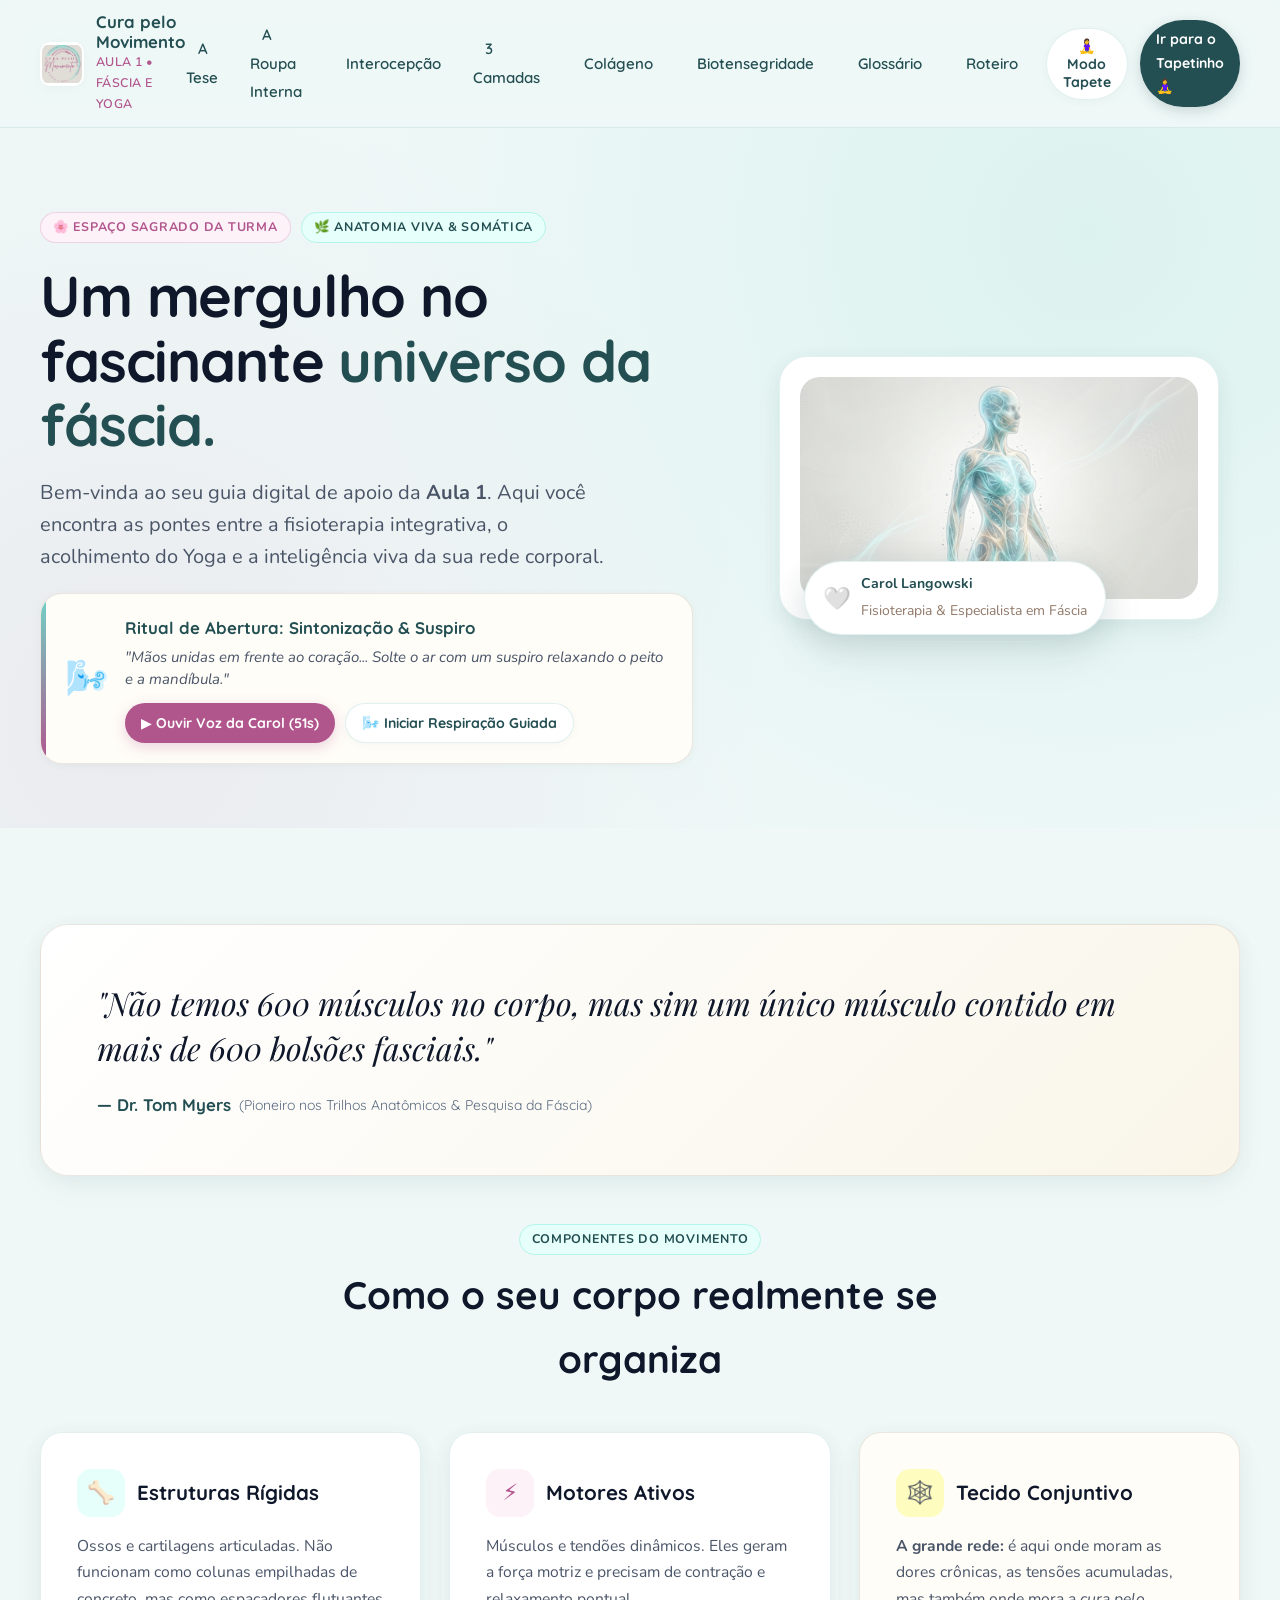
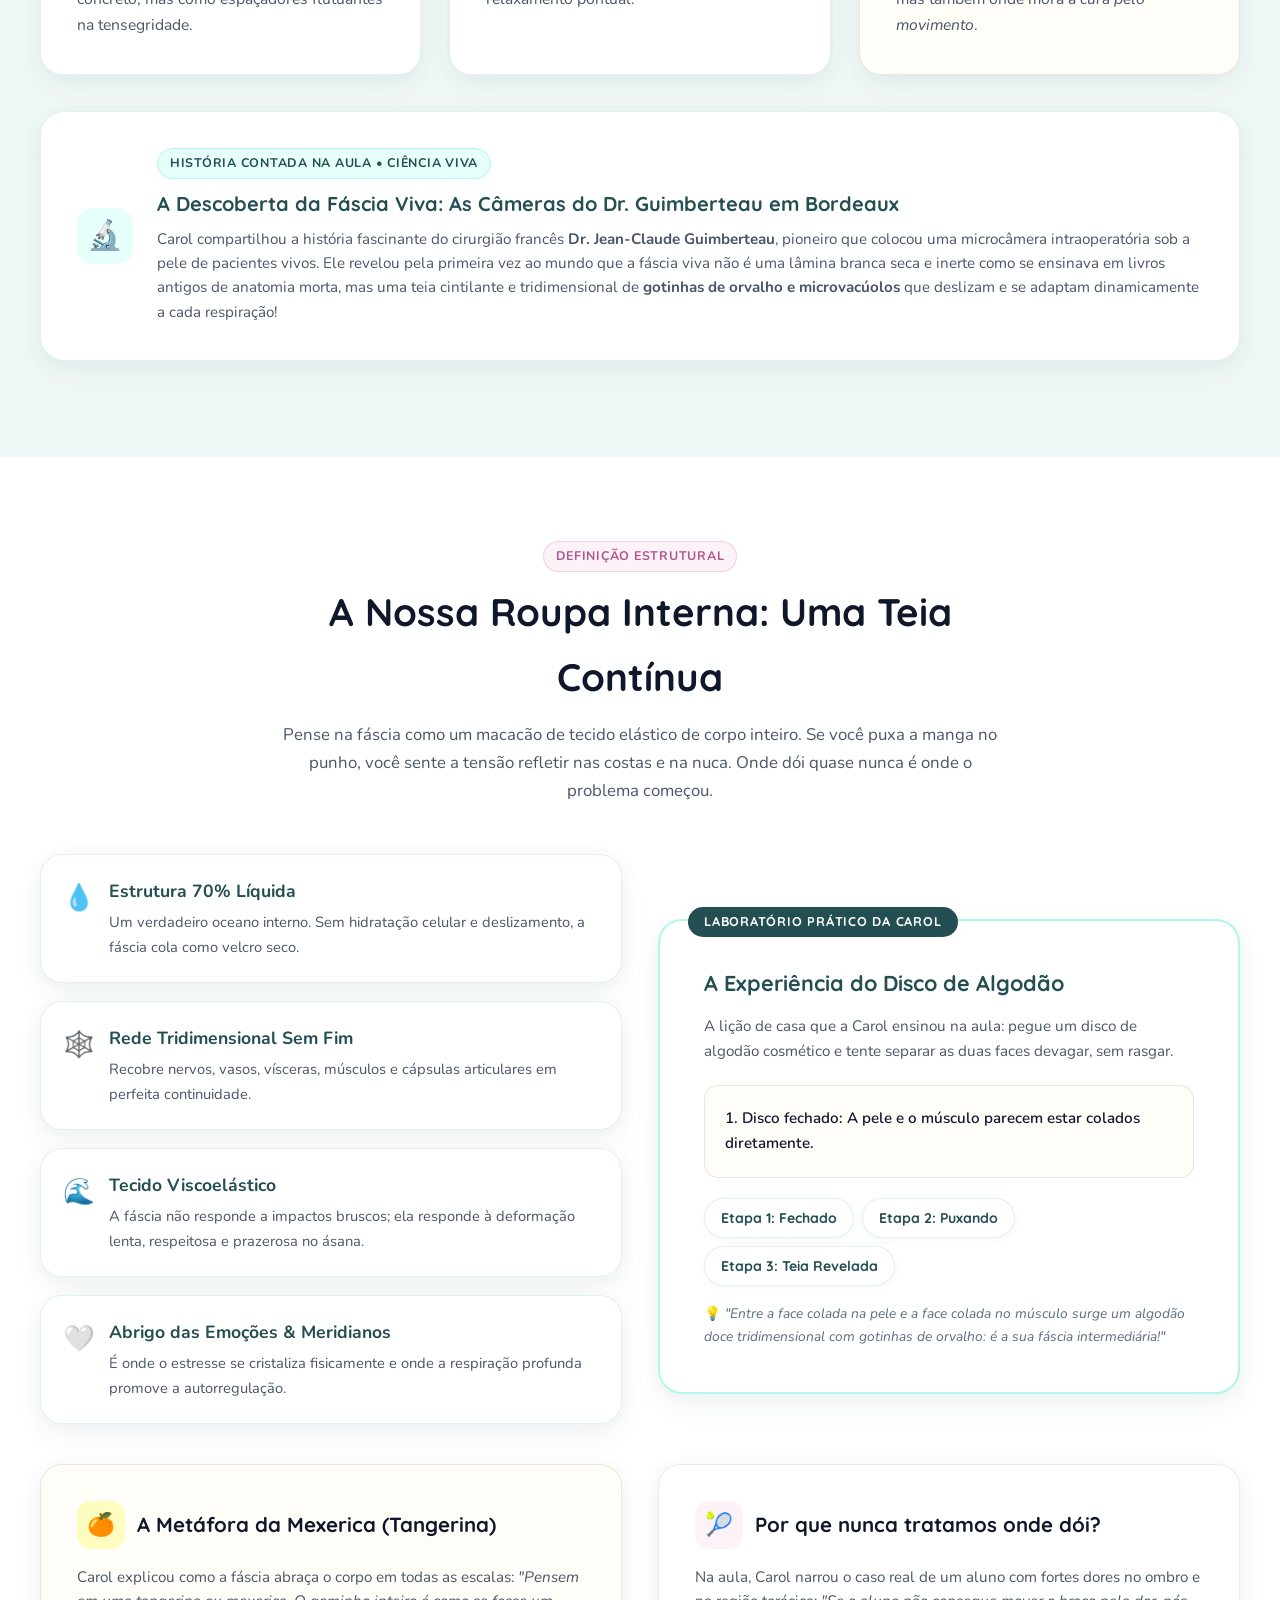
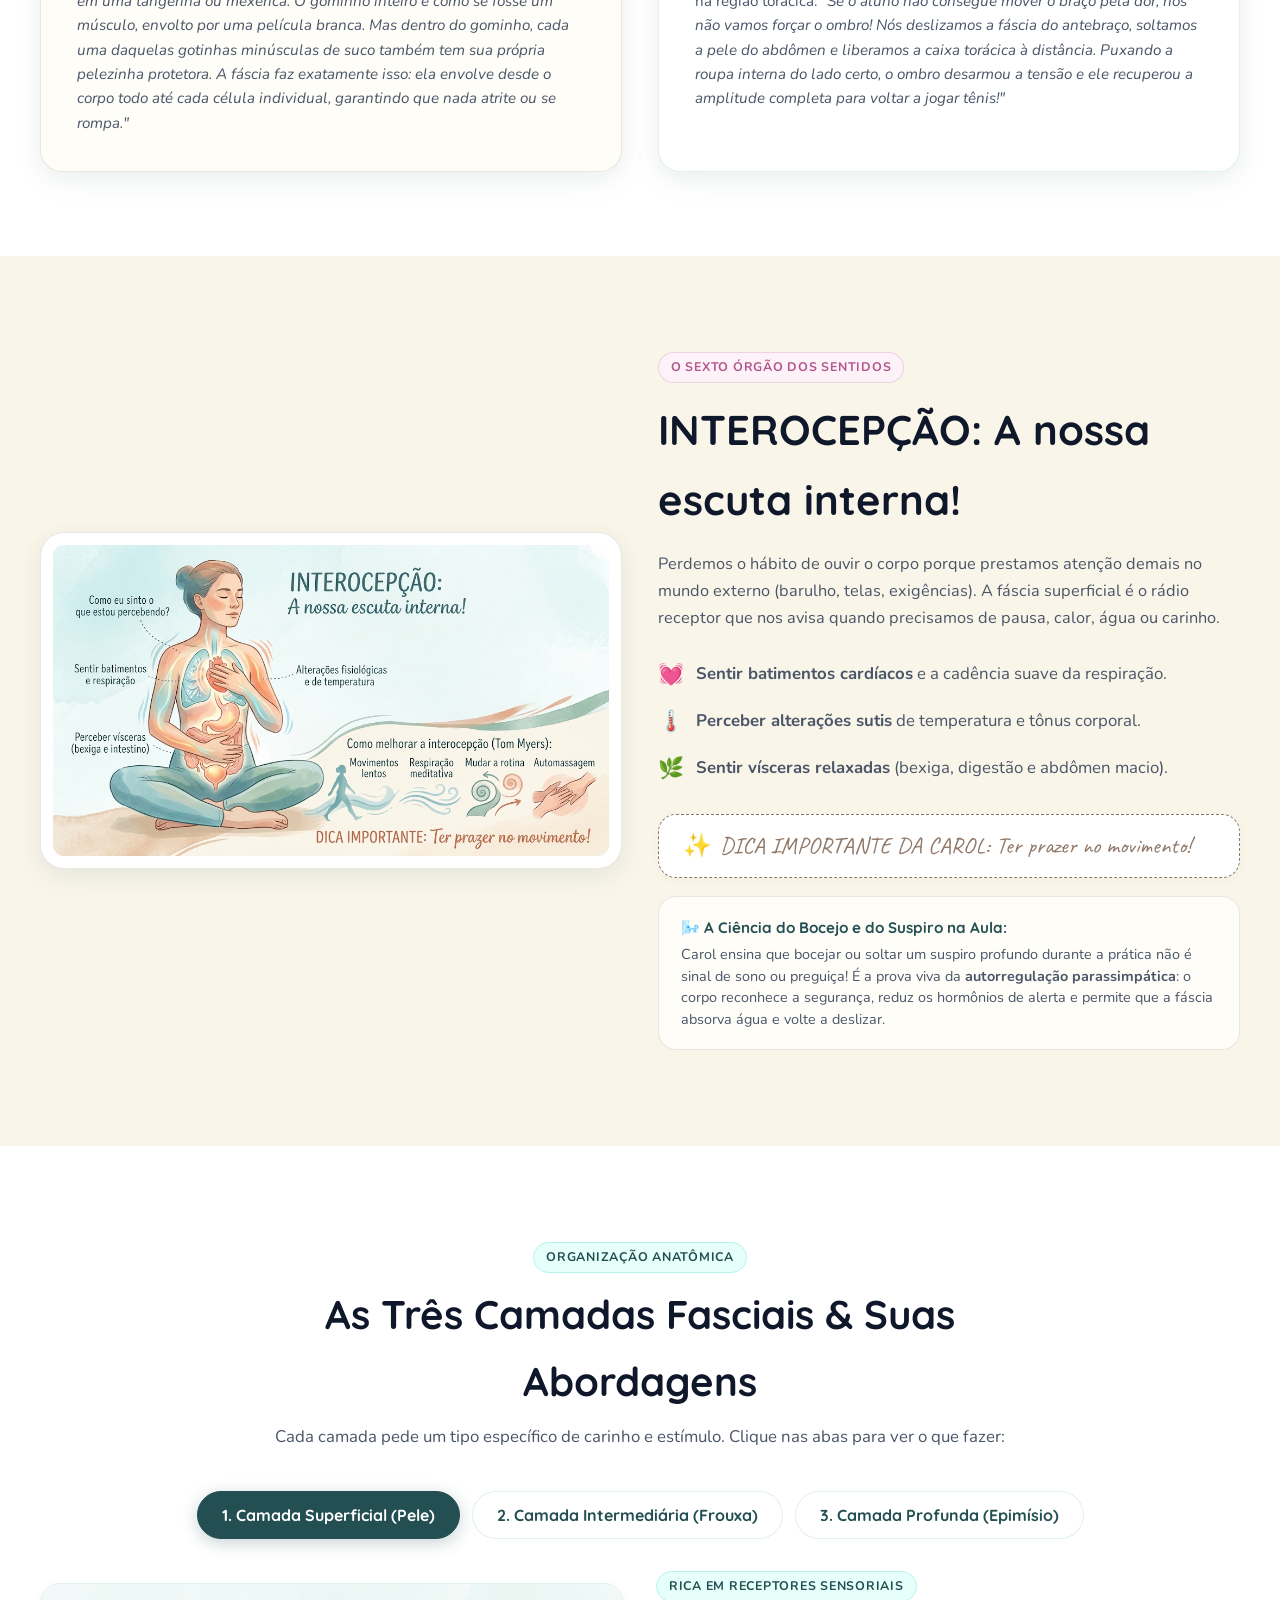
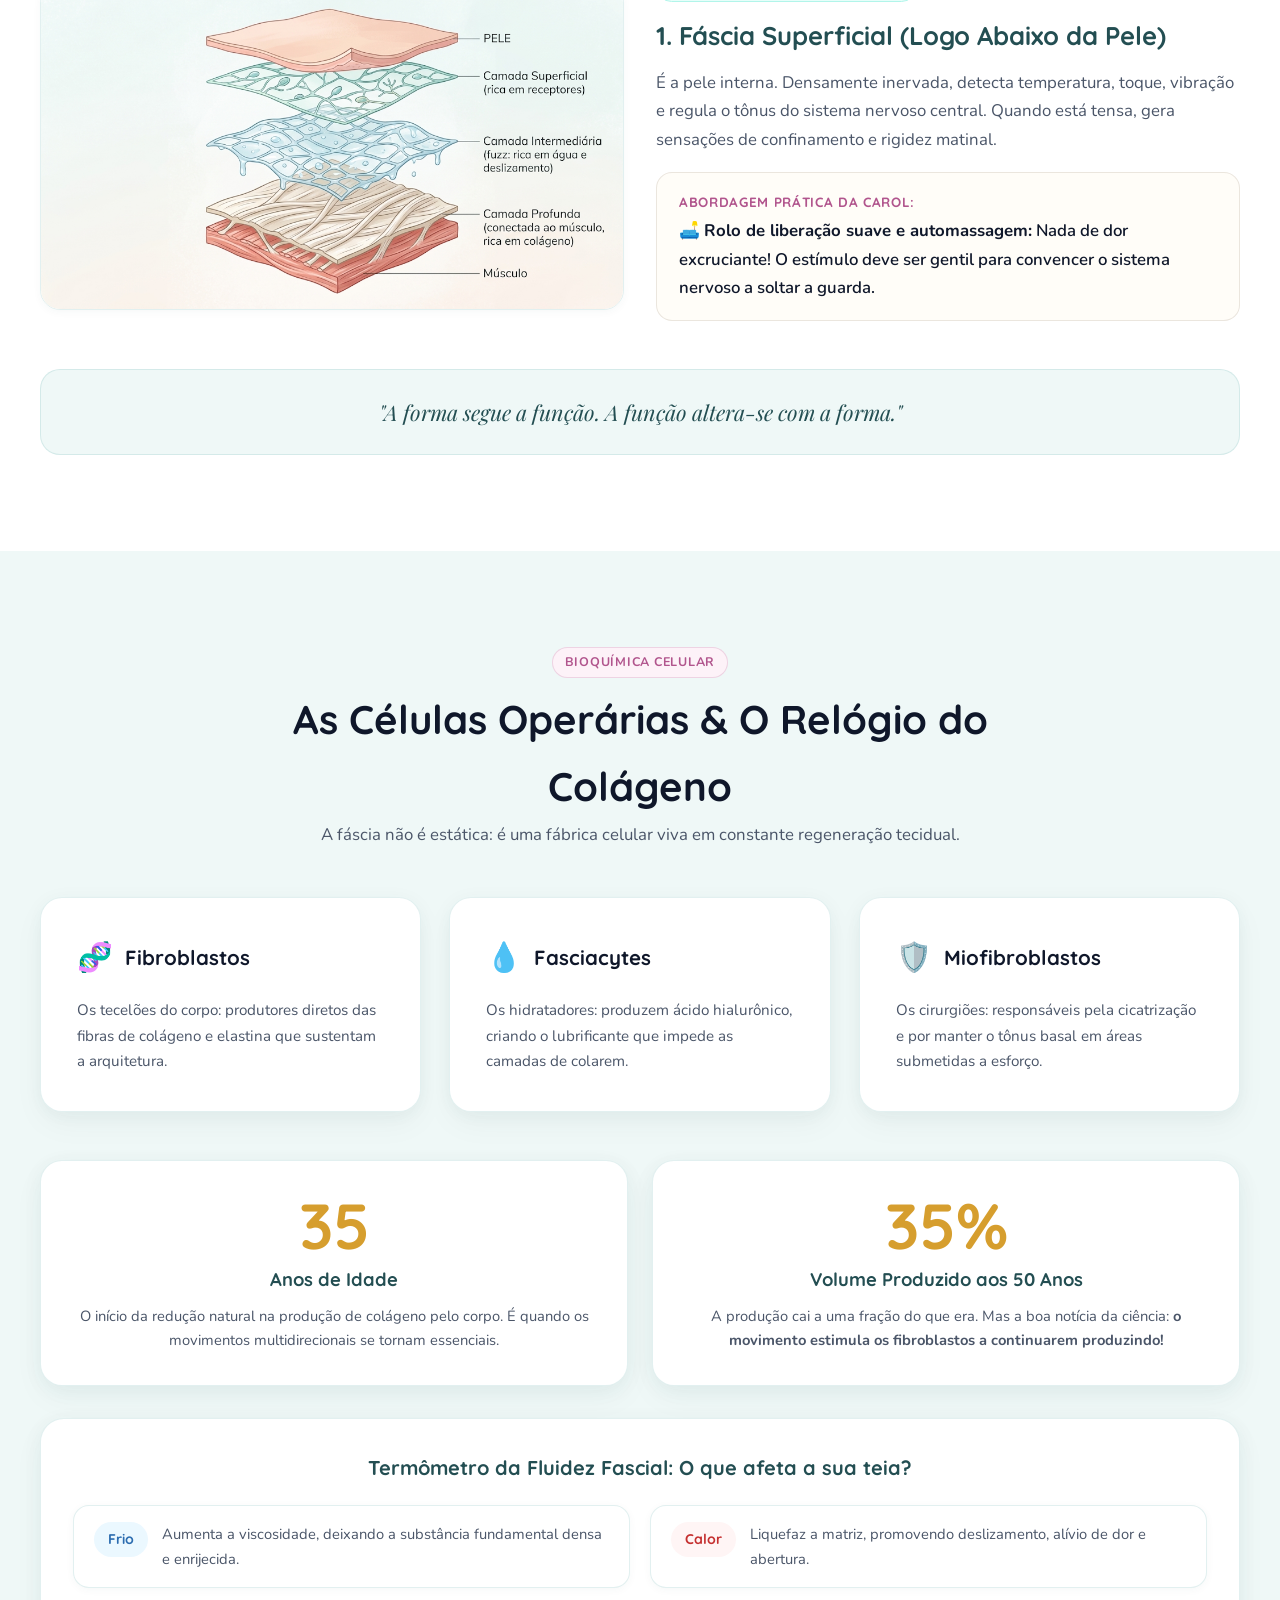
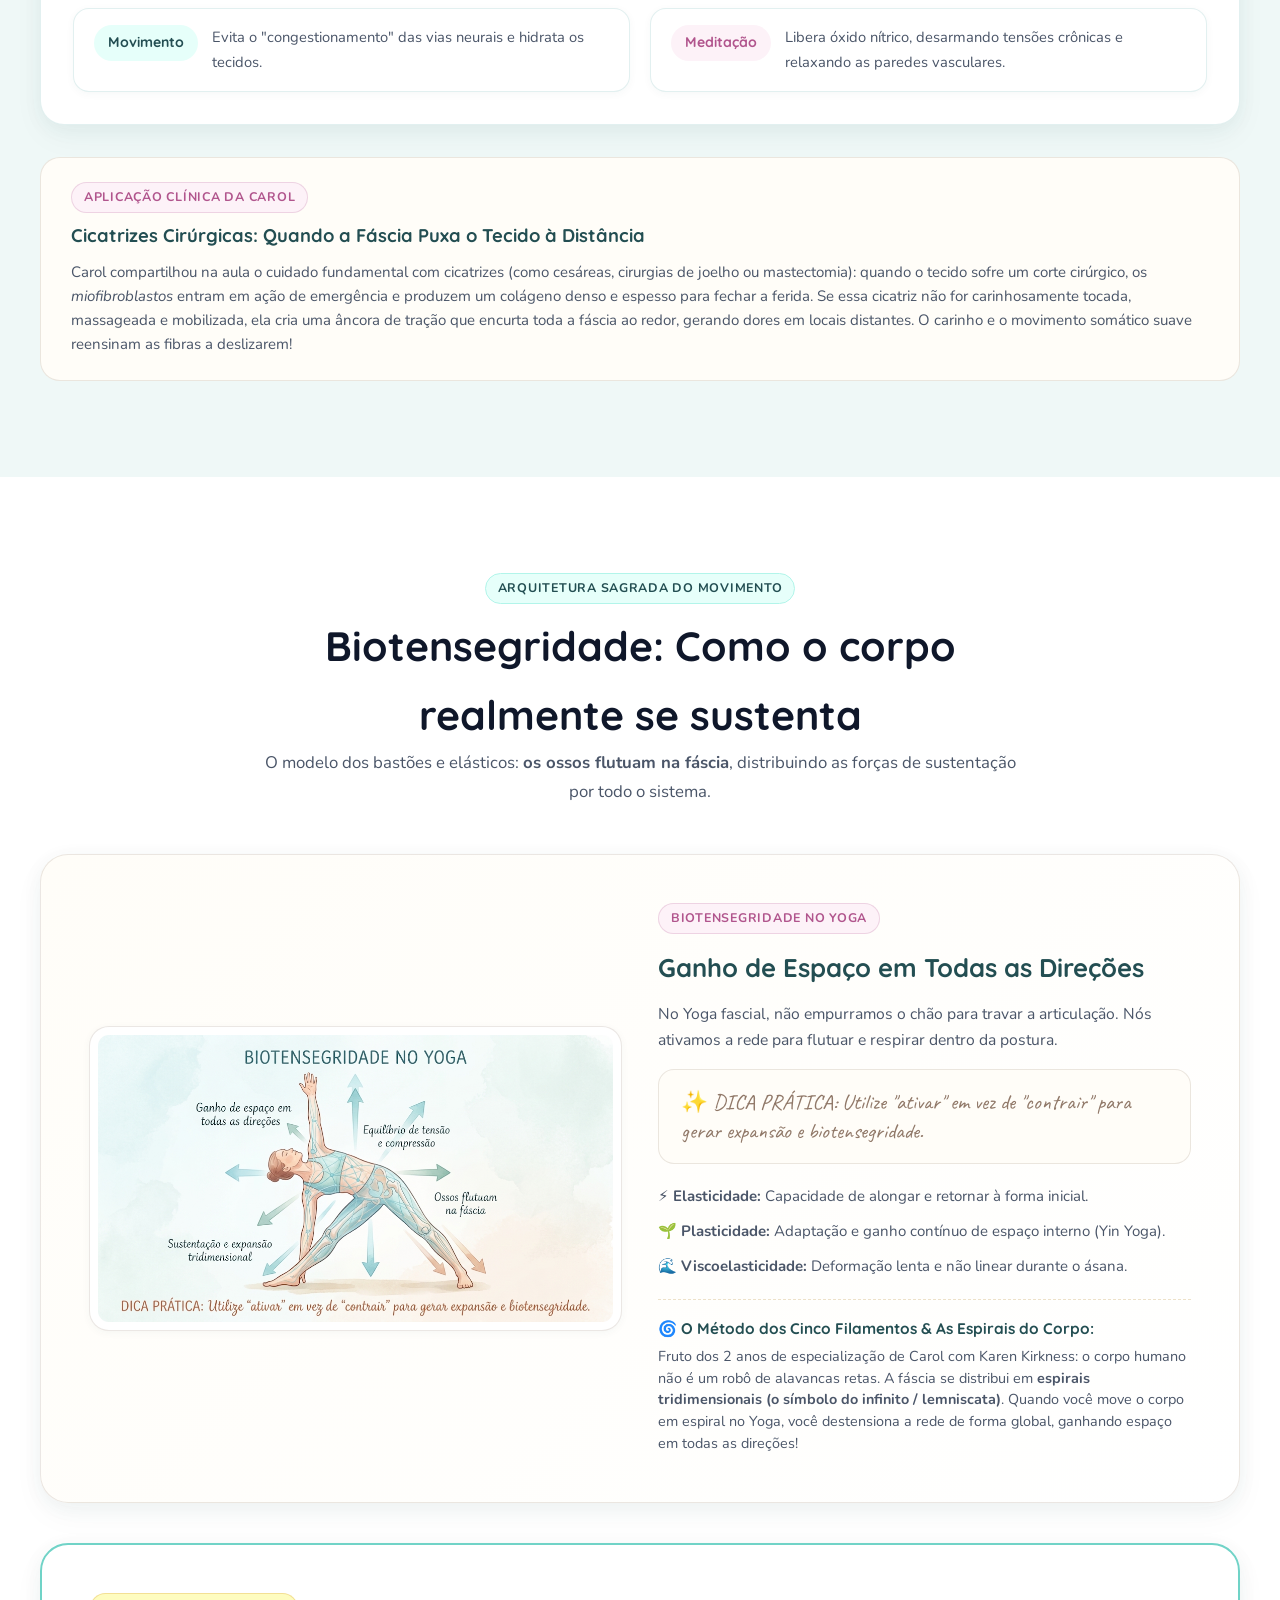
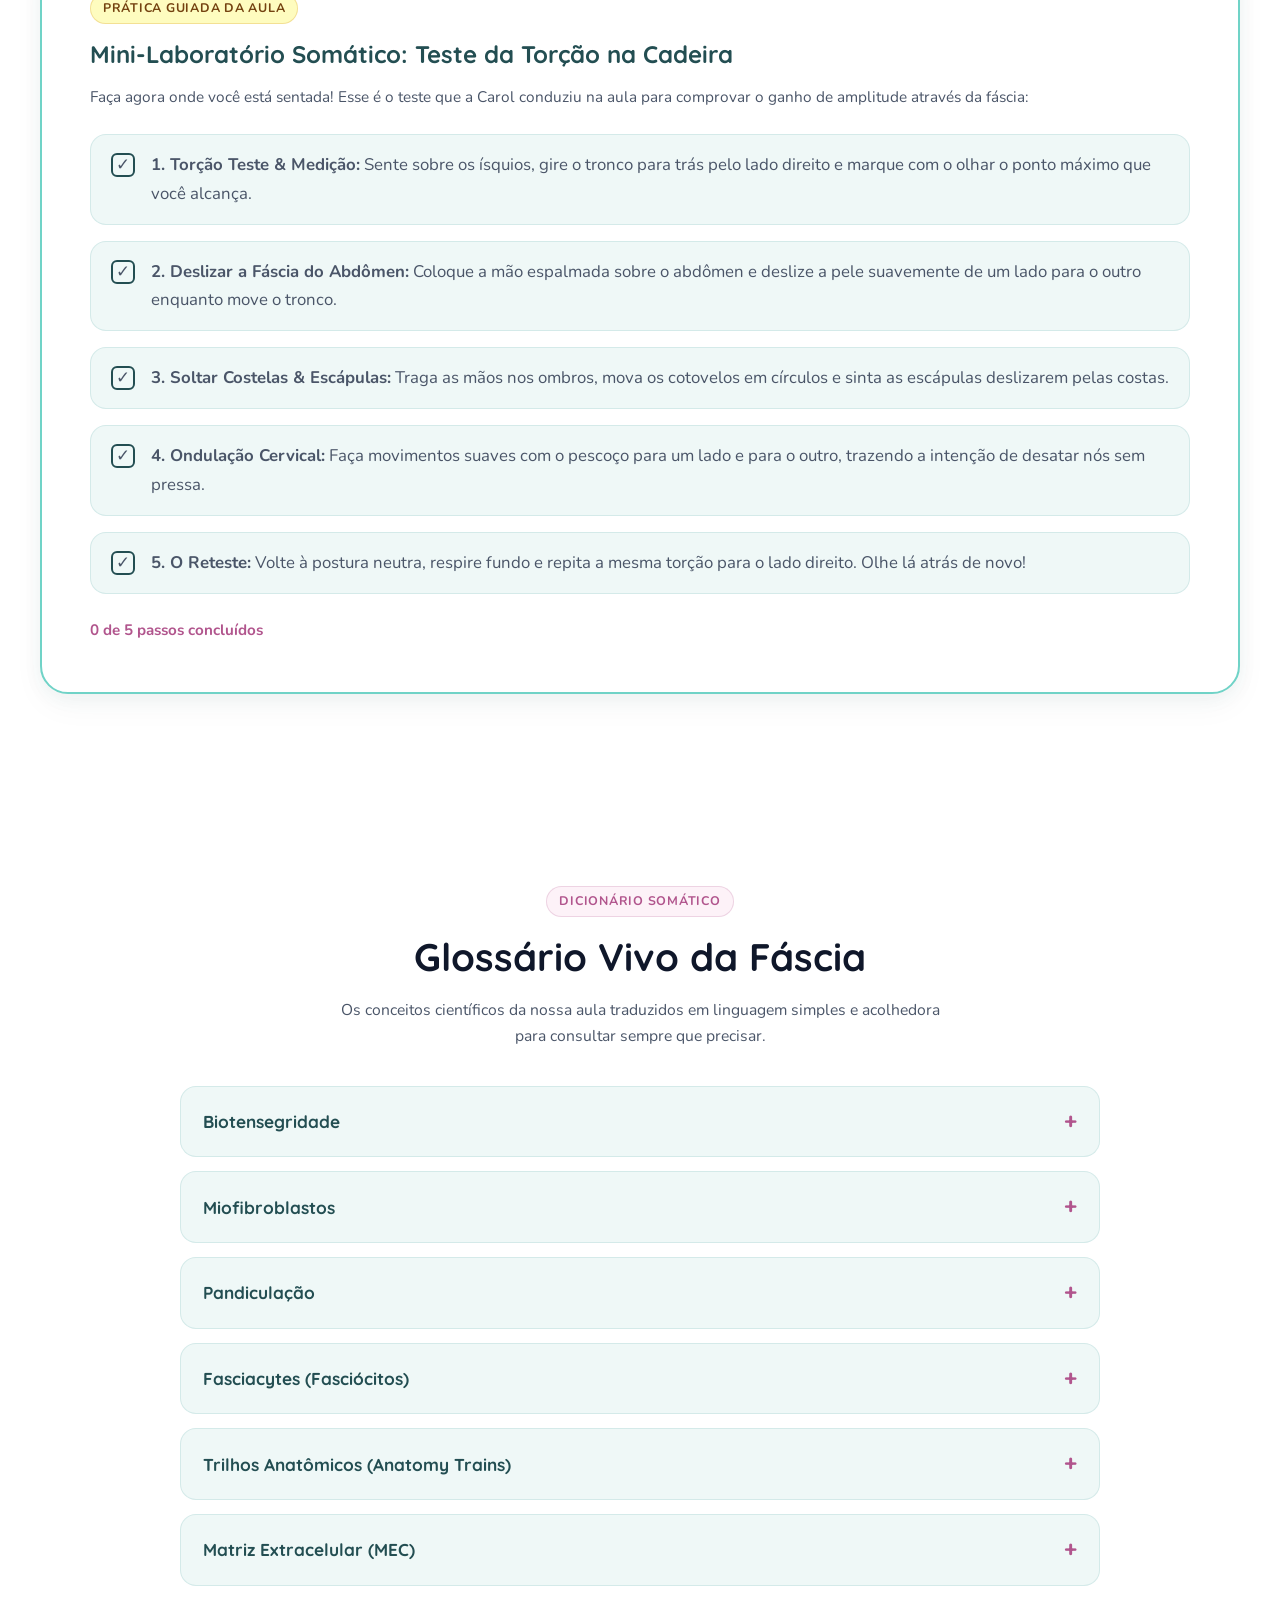
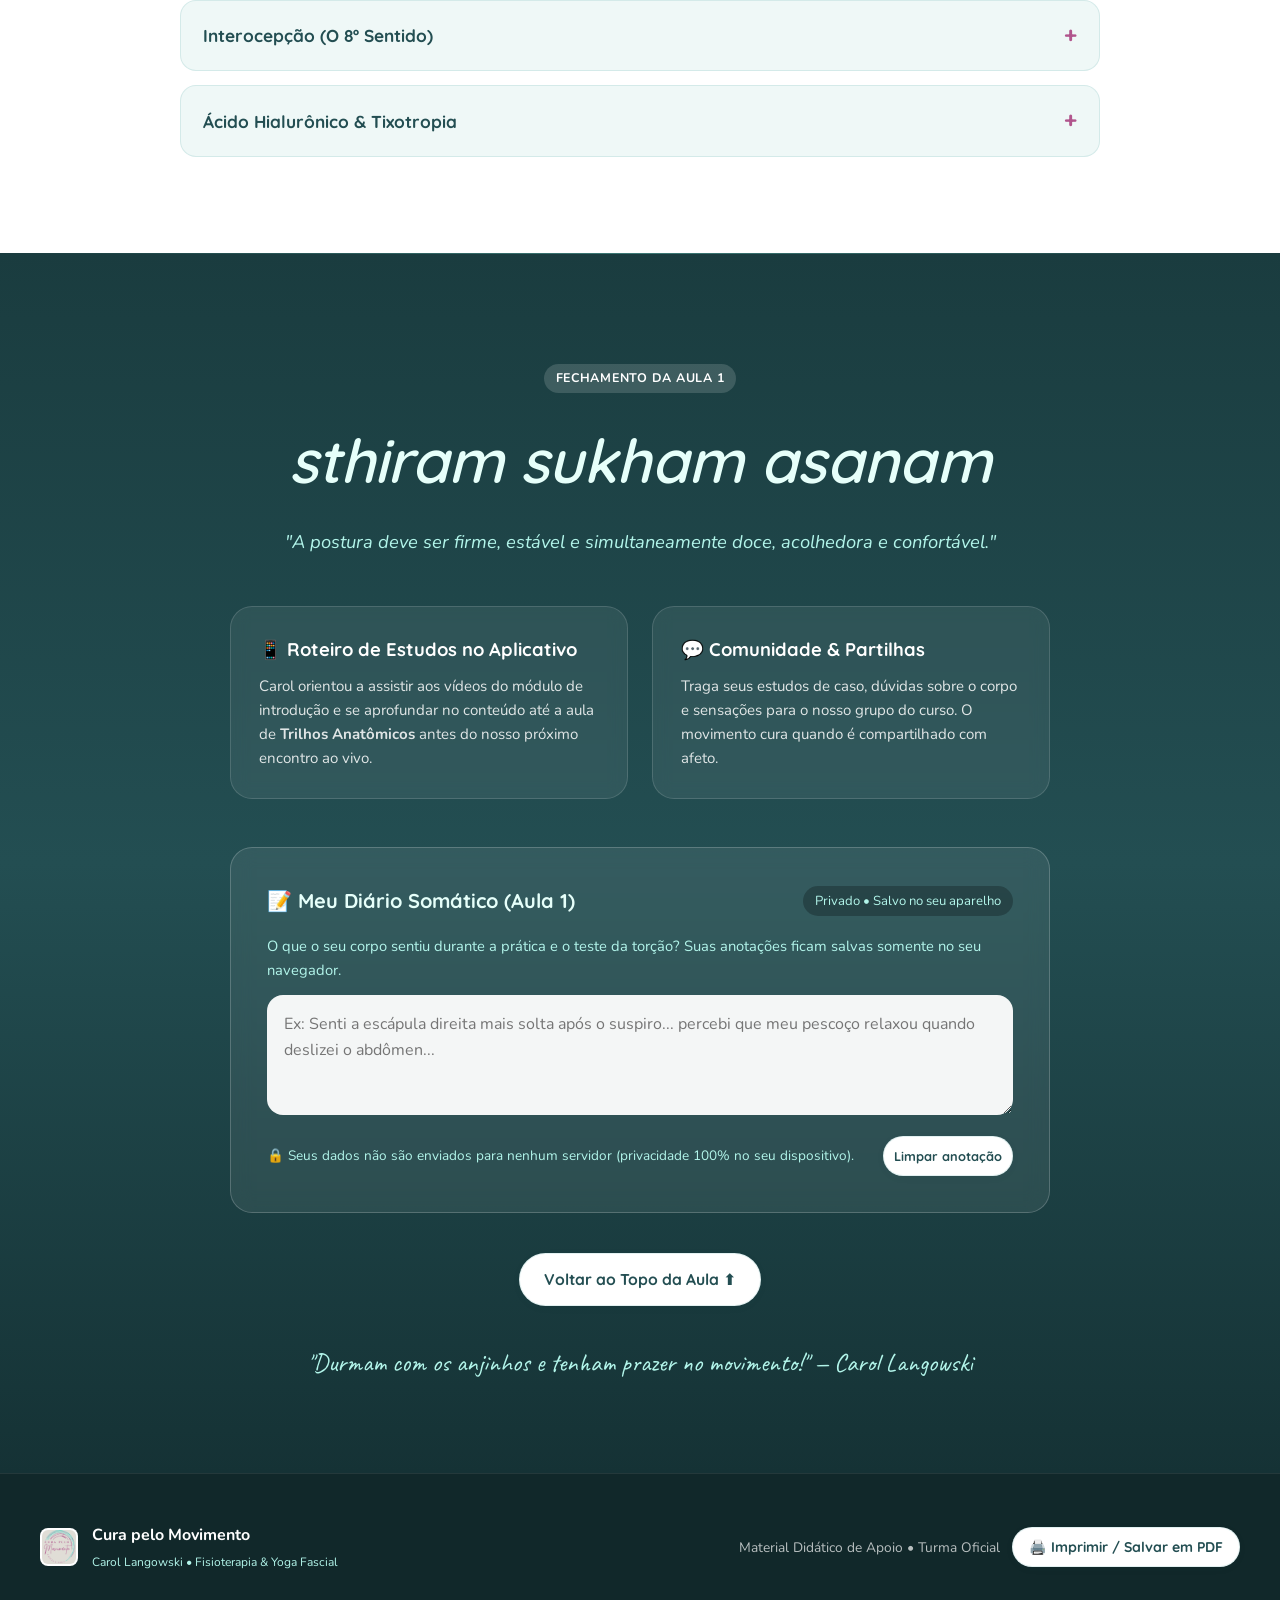
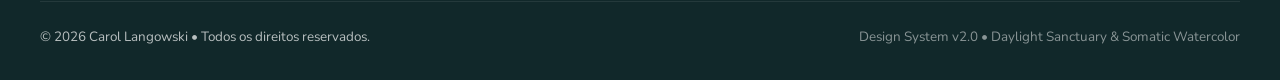
==== commit b554aee5: "feat: add audio sintonizacao, tapete mode, glossario, diario and print mode (v1.2.0)" ====
--- a/index.html
+++ b/index.html
@@ -36,11 +36,13 @@
           <li><a href="#camadas" class="navbar-link">3 Camadas</a></li>
           <li><a href="#colageno" class="navbar-link">Colágeno</a></li>
           <li><a href="#biotensegridade" class="navbar-link">Biotensegridade</a></li>
-          <li><a href="#roteiro" class="navbar-link">Roteiro da Turma</a></li>
+          <li><a href="#glossario" class="navbar-link">Glossário</a></li>
+          <li><a href="#roteiro" class="navbar-link">Roteiro</a></li>
         </ul>
       </nav>
 
       <div class="navbar-actions">
+        <button type="button" id="btn-toggle-tapete" class="btn btn-secondary btn-sm" aria-pressed="false" title="Aumenta as letras e realça os exercícios para ver de longe no tapete">🧘‍♀️ Modo Tapete</button>
         <a href="#santuario-pratica" class="btn btn-primary btn-sm">Ir para o Tapetinho 🧘‍♀️</a>
       </div>
     </div>
@@ -66,15 +68,19 @@
           Bem-vinda ao seu guia digital de apoio da <strong>Aula 1</strong>. Aqui você encontra as pontes entre a fisioterapia integrativa, o acolhimento do Yoga e a inteligência viva da sua rede corporal.
         </p>
 
-        <!-- Ritual do Suspiro Guiado -->
+        <!-- Ritual do Suspiro Guiado e Voz da Carol -->
         <div class="ritual-suspiro-card">
           <div class="ritual-suspiro-icon">🌬️</div>
           <div class="ritual-suspiro-text">
-            <h4>Ritual de Abertura: Solte o ar com um suspiro</h4>
+            <h4>Ritual de Abertura: Sintonização &amp; Suspiro</h4>
             <p id="suspiro-status-text">
               <em>"Mãos unidas em frente ao coração... Solte o ar com um suspiro relaxando o peito e a mandíbula."</em>
             </p>
-            <div style="margin-top:10px;">
+            <audio id="audio-sintonizacao" src="./assets/audio/sintonizacao-carol.mp3" preload="none"></audio>
+            <div style="margin-top:12px;display:flex;gap:10px;flex-wrap:wrap;">
+              <button type="button" id="btn-audio-carol" class="btn btn-orchid btn-sm" aria-pressed="false" aria-label="Ouvir voz e mantra da Carol">
+                ▶ Ouvir Voz da Carol (51s)
+              </button>
               <button type="button" id="btn-play-suspiro" class="btn btn-secondary btn-sm" aria-label="Iniciar respiração com suspiro guiado">
                 🌬️ Iniciar Respiração Guiada
               </button>
@@ -660,7 +666,90 @@
   </section>
 
   <!-- ========================================================================
-       8. SANTUÁRIO DA PRÁTICA & ROTEIRO DA TURMA (FECHAMENTO)
+       8. GLOSSÁRIO VIVO DO CORPO (DICIONÁRIO DE FÁSCIA)
+       ======================================================================== -->
+  <section class="section-glossario" id="glossario">
+    <div class="container container-narrow">
+      <div style="text-align:center;margin-bottom:36px;">
+        <span class="tag-pill tag-orchid">Dicionário Somático</span>
+        <h2 style="font-family:var(--font-title);font-size:clamp(1.8rem,3vw,2.4rem);color:var(--carol-ink-title);margin-top:8px;">
+          Glossário Vivo da Fáscia
+        </h2>
+        <p style="color:var(--carol-ink-body);max-width:600px;margin:8px auto 0;font-size:0.98rem;">
+          Os conceitos científicos da nossa aula traduzidos em linguagem simples e acolhedora para consultar sempre que precisar.
+        </p>
+      </div>
+
+      <div class="glossario-accordion-list">
+        <!-- Item 1 -->
+        <details class="glossario-item">
+          <summary>Biotensegridade</summary>
+          <div class="glossario-content">
+            A arquitetura viva do corpo! Ao contrário de um prédio onde os tijolos se empilham pesadamente, o corpo funciona por equilíbrio: os ossos são espaçadores flutuantes e a rede de fáscia mantém uma tensão contínua e elástica, absorvendo impactos e distribuindo o movimento por todo o organismo.
+          </div>
+        </details>
+
+        <!-- Item 2 -->
+        <details class="glossario-item">
+          <summary>Miofibroblastos</summary>
+          <div class="glossario-content">
+            Células especiais que vivem na fáscia com capacidade de contração mecânica real. Elas reagem diretamente ao estado emocional: em momentos de estresse crônico ou frio, elas aumentam a tensão do tecido; no acolhimento, calor e respiração com suspiro, elas relaxam e amolecem.
+          </div>
+        </details>
+
+        <!-- Item 3 -->
+        <details class="glossario-item">
+          <summary>Pandiculação</summary>
+          <div class="glossario-content">
+            O espreguiçar instintivo e prazeroso! É o mesmo movimento que os gatos e cachorros fazem ao acordar. Ao espreguiçar suavemente em espiral, você reseta os fusos musculares e reidrata a substância fundamental da fáscia após horas de repouso.
+          </div>
+        </details>
+
+        <!-- Item 4 -->
+        <details class="glossario-item">
+          <summary>Fasciacytes (Fasciócitos)</summary>
+          <div class="glossario-content">
+            Células recentemente descobertas pela equipe da anatomista italiana Dra. Carla Stecco. Sua função primária é produzir continuamente o ácido hialurônico de alta viscosidade, criando o "orvalho" que permite que as camadas fasciais deslizem entre si sem atrito ou dor.
+          </div>
+        </details>
+
+        <!-- Item 5 -->
+        <details class="glossario-item">
+          <summary>Trilhos Anatômicos (Anatomy Trains)</summary>
+          <div class="glossario-content">
+            Conceito revolucionário do Dr. Tom Myers que comprovou que os músculos não começam e terminam isolados nos ossos. Eles estão conectados em longas linhas contínuas de fáscia (como trilhos de trem) da sola dos pés até o topo da cabeça.
+          </div>
+        </details>
+
+        <!-- Item 6 -->
+        <details class="glossario-item">
+          <summary>Matriz Extracelular (MEC)</summary>
+          <div class="glossario-content">
+            O "oceano biológico" do corpo. É o ambiente tridimensional gelatinoso onde todas as células vivem banhadas. Formada por água, colágeno, elastina e glicosaminoglicanos, é por onde passam os nutrientes, a comunicação elétrica e os estímulos mecânicos.
+          </div>
+        </details>
+
+        <!-- Item 7 -->
+        <details class="glossario-item">
+          <summary>Interocepção (O 8º Sentido)</summary>
+          <div class="glossario-content">
+            A nossa capacidade neurológica de sentir o corpo por dentro: batimentos cardíacos, temperatura interna, respiração, sensação de peso ou leveza. Cerca de 80% das terminações nervosas livres da fáscia são interoceptivas, fazendo dela o nosso maior órgão sensorial.
+          </div>
+        </details>
+
+        <!-- Item 8 -->
+        <details class="glossario-item">
+          <summary>Ácido Hialurônico &amp; Tixotropia</summary>
+          <div class="glossario-content">
+            A fáscia possui uma propriedade mágica chamada tixotropia: quando o corpo fica parado ou frio, o gel fascial fica espesso e rígido; quando aquecemos o corpo com movimentos circulares e respiração, ele se torna líquido, fluido e suave, devolvendo o deslizamento.
+          </div>
+        </details>
+      </div>
+    </div>
+  </section>
+
+  <!-- ========================================================================
+       9. SANTUÁRIO DA PRÁTICA & ROTEIRO DA TURMA (FECHAMENTO)
        ======================================================================== -->
   <section class="section-santuario" id="santuario-pratica">
     <div class="container santuario-inner">
@@ -688,6 +777,22 @@
           <p>
             Traga seus estudos de caso, dúvidas sobre o corpo e sensações para o nosso grupo do curso. O movimento cura quando é compartilhado com afeto.
           </p>
+        </div>
+      </div>
+
+      <!-- Diário Somático da Aluna (Persistência Local) -->
+      <div class="diario-somatico-card">
+        <div class="diario-header">
+          <h4>📝 Meu Diário Somático (Aula 1)</h4>
+          <span id="diario-status" class="diario-status-badge">Privado • Salvo no seu aparelho</span>
+        </div>
+        <p style="font-size:0.92rem;color:var(--carol-soft-mint);margin-bottom:12px;">
+          O que o seu corpo sentiu durante a prática e o teste da torção? Suas anotações ficam salvas somente no seu navegador.
+        </p>
+        <textarea id="diario-textarea" class="diario-textarea" placeholder="Ex: Senti a escápula direita mais solta após o suspiro... percebi que meu pescoço relaxou quando deslizei o abdômen..."></textarea>
+        <div class="diario-actions">
+          <span>🔒 Seus dados não são enviados para nenhum servidor (privacidade 100% no seu dispositivo).</span>
+          <button type="button" id="btn-limpar-diario" class="btn btn-secondary btn-sm" style="font-size:0.8rem;padding:4px 10px;">Limpar anotação</button>
         </div>
       </div>
 
@@ -714,8 +819,11 @@
             <small style="color:var(--carol-soft-mint);">Carol Langowski • Fisioterapia &amp; Yoga Fascial</small>
           </div>
         </div>
-        <div style="font-size:0.86rem;">
+        <div style="font-size:0.86rem;display:flex;align-items:center;gap:12px;flex-wrap:wrap;">
           <span>Material Didático de Apoio • Turma Oficial</span>
+          <button type="button" id="btn-print-page" class="btn btn-secondary btn-sm" onclick="window.print()" title="Imprimir ou gerar PDF limpo de estudo">
+            🖨️ Imprimir / Salvar em PDF
+          </button>
         </div>
       </div>
 
--- a/assets/css/styles.css
+++ b/assets/css/styles.css
@@ -224,6 +224,10 @@
   gap: 12px;
 }
 
+.navbar-actions .btn {
+  width: auto; /* Previne que regras mobile forcem 100% na navbar */
+}
+
 /* Indicador de Leitura no Topo */
 .scroll-progress-bar {
   position: absolute;
@@ -978,6 +982,26 @@
     padding: 14px;
     gap: 8px;
   }
+  .navbar-actions {
+    gap: 6px;
+  }
+  .navbar-actions .btn {
+    padding: 6px 10px;
+    font-size: 0.8rem;
+  }
+}
+
+@media (max-width: 360px) {
+  .navbar-brand-sub {
+    display: none;
+  }
+  .navbar-brand-logo {
+    width: 36px;
+    height: 36px;
+  }
+  .navbar-actions a[href="#santuario-pratica"] {
+    display: none;
+  }
 }
 
 @media (max-width: 390px) {
@@ -993,7 +1017,7 @@
   .metric-num {
     font-size: 2.6rem;
   }
-  .btn {
+  .btn:not(.navbar-actions .btn) {
     width: 100%;
   }
   .card-bento, .mini-lab-card, .torcao-interactive-card, .ritual-suspiro-card {
@@ -1005,3 +1029,250 @@
     width: 100%;
   }
 }
+
+/* 17. MODO TAPETE (LEITURA CONFORTÁVEL A 1,5M) */
+body.tapete-mode {
+  font-size: 1.25rem;
+  line-height: 1.82;
+}
+
+body.tapete-mode .container {
+  width: min(100% - 24px, 1260px);
+}
+
+body.tapete-mode .hero-title {
+  font-size: clamp(2.8rem, 5vw, 4.2rem);
+}
+
+body.tapete-mode .ritual-suspiro-card,
+body.tapete-mode .torcao-interactive-card,
+body.tapete-mode .mini-lab-card {
+  border: 3px solid var(--carol-vibrant-teal);
+  box-shadow: 0 0 28px rgba(49, 151, 149, 0.28);
+}
+
+body.tapete-mode .torcao-step-item {
+  padding: 20px 24px;
+  font-size: 1.2rem;
+}
+
+body.tapete-mode #btn-toggle-tapete {
+  background: var(--carol-vibrant-teal);
+  color: #FFFFFF !important;
+  border-color: var(--carol-vibrant-teal);
+  box-shadow: 0 0 14px rgba(49, 151, 149, 0.4);
+}
+
+/* 18. GLOSSÁRIO VIVO DO CORPO (ACORDEÃO <details>) */
+.section-glossario {
+  padding: clamp(60px, 8vw, 96px) 0;
+  background: #FFFFFF;
+}
+
+.glossario-accordion-list {
+  display: flex;
+  flex-direction: column;
+  gap: 14px;
+}
+
+.glossario-item {
+  background: var(--carol-bg-mist);
+  border: var(--border-subtle);
+  border-radius: var(--radius-md);
+  overflow: hidden;
+  transition: all 0.25s ease;
+}
+
+.glossario-item[open] {
+  background: #FFFFFF;
+  border-color: var(--carol-vibrant-teal);
+  box-shadow: var(--shadow-sm);
+}
+
+.glossario-item summary {
+  padding: 16px 22px;
+  font-family: var(--font-title);
+  font-weight: 700;
+  font-size: 1.08rem;
+  color: var(--carol-deep-teal);
+  cursor: pointer;
+  display: flex;
+  align-items: center;
+  justify-content: space-between;
+  list-style: none;
+  user-select: none;
+}
+
+.glossario-item summary::-webkit-details-marker {
+  display: none;
+}
+
+.glossario-item summary::after {
+  content: "+";
+  font-size: 1.4rem;
+  color: var(--carol-orchid);
+  transition: transform 0.25s ease;
+}
+
+.glossario-item[open] summary::after {
+  content: "−";
+  transform: rotate(180deg);
+}
+
+.glossario-content {
+  padding: 0 22px 20px;
+  font-size: 0.96rem;
+  color: var(--carol-ink-body);
+  line-height: 1.65;
+}
+
+/* 19. DIÁRIO SOMÁTICO DA ALUNA */
+.diario-somatico-card {
+  background: rgba(255, 255, 255, 0.08);
+  border: 1px solid rgba(255, 255, 255, 0.2);
+  border-radius: var(--radius-card);
+  padding: clamp(24px, 4vw, 36px);
+  margin-top: 40px;
+  text-align: left;
+  backdrop-filter: blur(10px);
+}
+
+.diario-header {
+  display: flex;
+  justify-content: space-between;
+  align-items: center;
+  flex-wrap: wrap;
+  gap: 12px;
+  margin-bottom: 16px;
+}
+
+.diario-header h4 {
+  font-family: var(--font-title);
+  font-size: 1.25rem;
+  color: var(--carol-ice-mint);
+  margin: 0;
+}
+
+.diario-status-badge {
+  font-size: 0.82rem;
+  color: var(--carol-soft-mint);
+  background: rgba(0, 0, 0, 0.25);
+  padding: 4px 12px;
+  border-radius: var(--radius-pill);
+  display: inline-flex;
+  align-items: center;
+  gap: 6px;
+  transition: all 0.3s ease;
+}
+
+.diario-status-badge.saved {
+  color: #81E6D9;
+  background: rgba(49, 151, 149, 0.35);
+}
+
+.diario-textarea {
+  width: 100%;
+  min-height: 120px;
+  background: rgba(255, 255, 255, 0.95);
+  color: var(--carol-ink-body);
+  border: 1px solid transparent;
+  border-radius: var(--radius-md);
+  padding: 16px;
+  font-family: var(--font-body);
+  font-size: 1rem;
+  line-height: 1.6;
+  resize: vertical;
+  outline: none;
+  transition: all 0.2s ease;
+  box-sizing: border-box;
+}
+
+.diario-textarea:focus {
+  background: #FFFFFF;
+  border-color: var(--carol-vibrant-teal);
+  box-shadow: 0 0 0 3px rgba(49, 151, 149, 0.3);
+}
+
+.diario-actions {
+  display: flex;
+  justify-content: space-between;
+  align-items: center;
+  margin-top: 12px;
+  font-size: 0.85rem;
+  color: var(--carol-soft-mint);
+  flex-wrap: wrap;
+  gap: 10px;
+}
+
+/* 20. ESTILO DE IMPRESSÃO LIMPO (@media print) */
+@media print {
+  body {
+    background: #FFFFFF !important;
+    color: #111111 !important;
+    font-size: 11pt;
+    line-height: 1.5;
+  }
+
+  .navbar-sanctuary,
+  .scroll-progress-bar,
+  .hero-badge-floating,
+  .btn,
+  #audio-sintonizacao,
+  #btn-play-suspiro,
+  #btn-audio-carol,
+  #btn-toggle-tapete,
+  #btn-print-page,
+  .diario-actions,
+  .footer-carol {
+    display: none !important;
+  }
+
+  .container, .container-narrow {
+    width: 100% !important;
+    max-width: 100% !important;
+    padding: 0 !important;
+  }
+
+  .card-bento, .mini-lab-card, .quote-myers-box, .torcao-interactive-card, .glossario-item, .diario-somatico-card {
+    box-shadow: none !important;
+    border: 1px solid #CCCCCC !important;
+    page-break-inside: avoid;
+    margin-bottom: 18px !important;
+  }
+
+  .section-santuario {
+    background: #FFFFFF !important;
+    color: #111111 !important;
+    border-top: 2px solid var(--carol-deep-teal);
+    padding: 24px 0 !important;
+  }
+
+  .mantra-title, .mantra-sub {
+    color: var(--carol-deep-teal) !important;
+  }
+
+  .santuario-card {
+    background: #FFFFFF !important;
+    border: 1px solid #CCCCCC !important;
+    color: #111111 !important;
+  }
+
+  .santuario-card h4, .santuario-card p {
+    color: #111111 !important;
+  }
+
+  .diario-somatico-card {
+    background: #FFFFFF !important;
+    color: #111111 !important;
+  }
+
+  .diario-header h4 {
+    color: #111111 !important;
+  }
+
+  .diario-textarea {
+    background: #FFFFFF !important;
+    border: 1px solid #CCCCCC !important;
+    color: #111111 !important;
+  }
+}
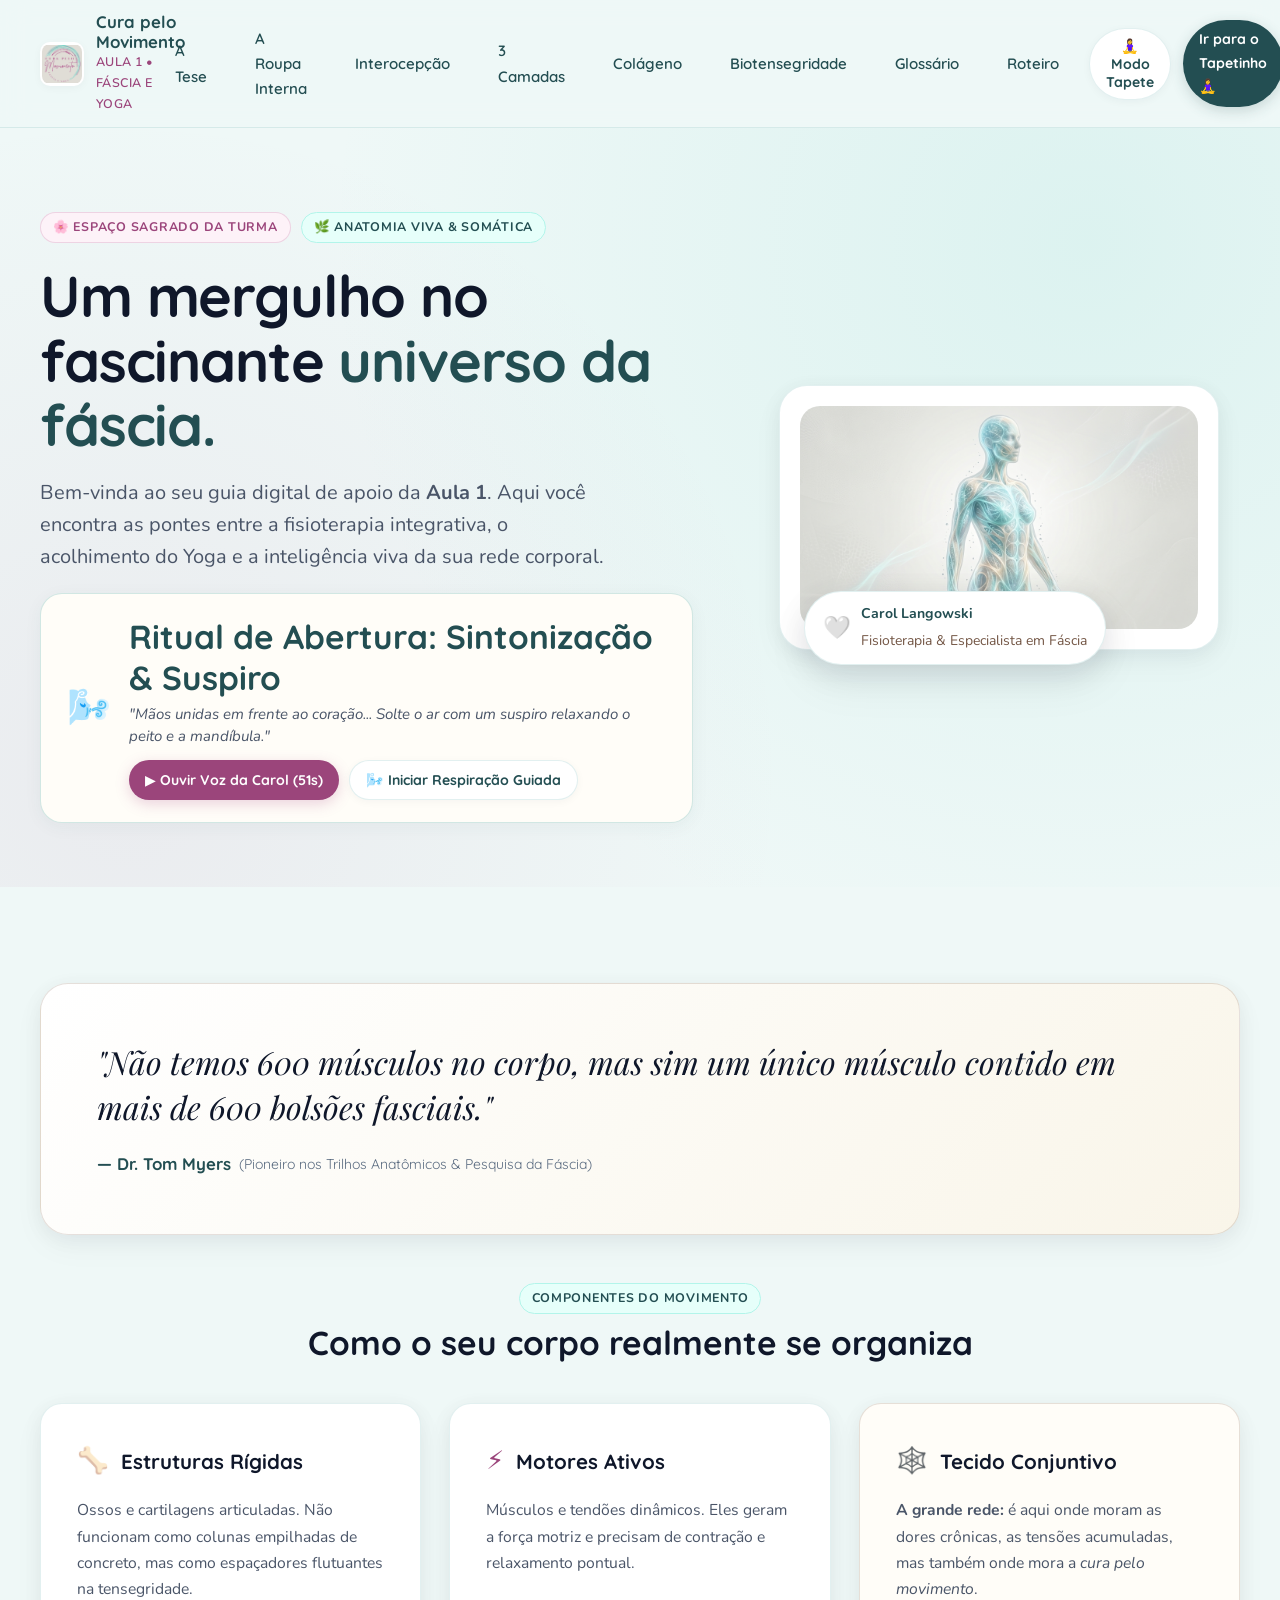
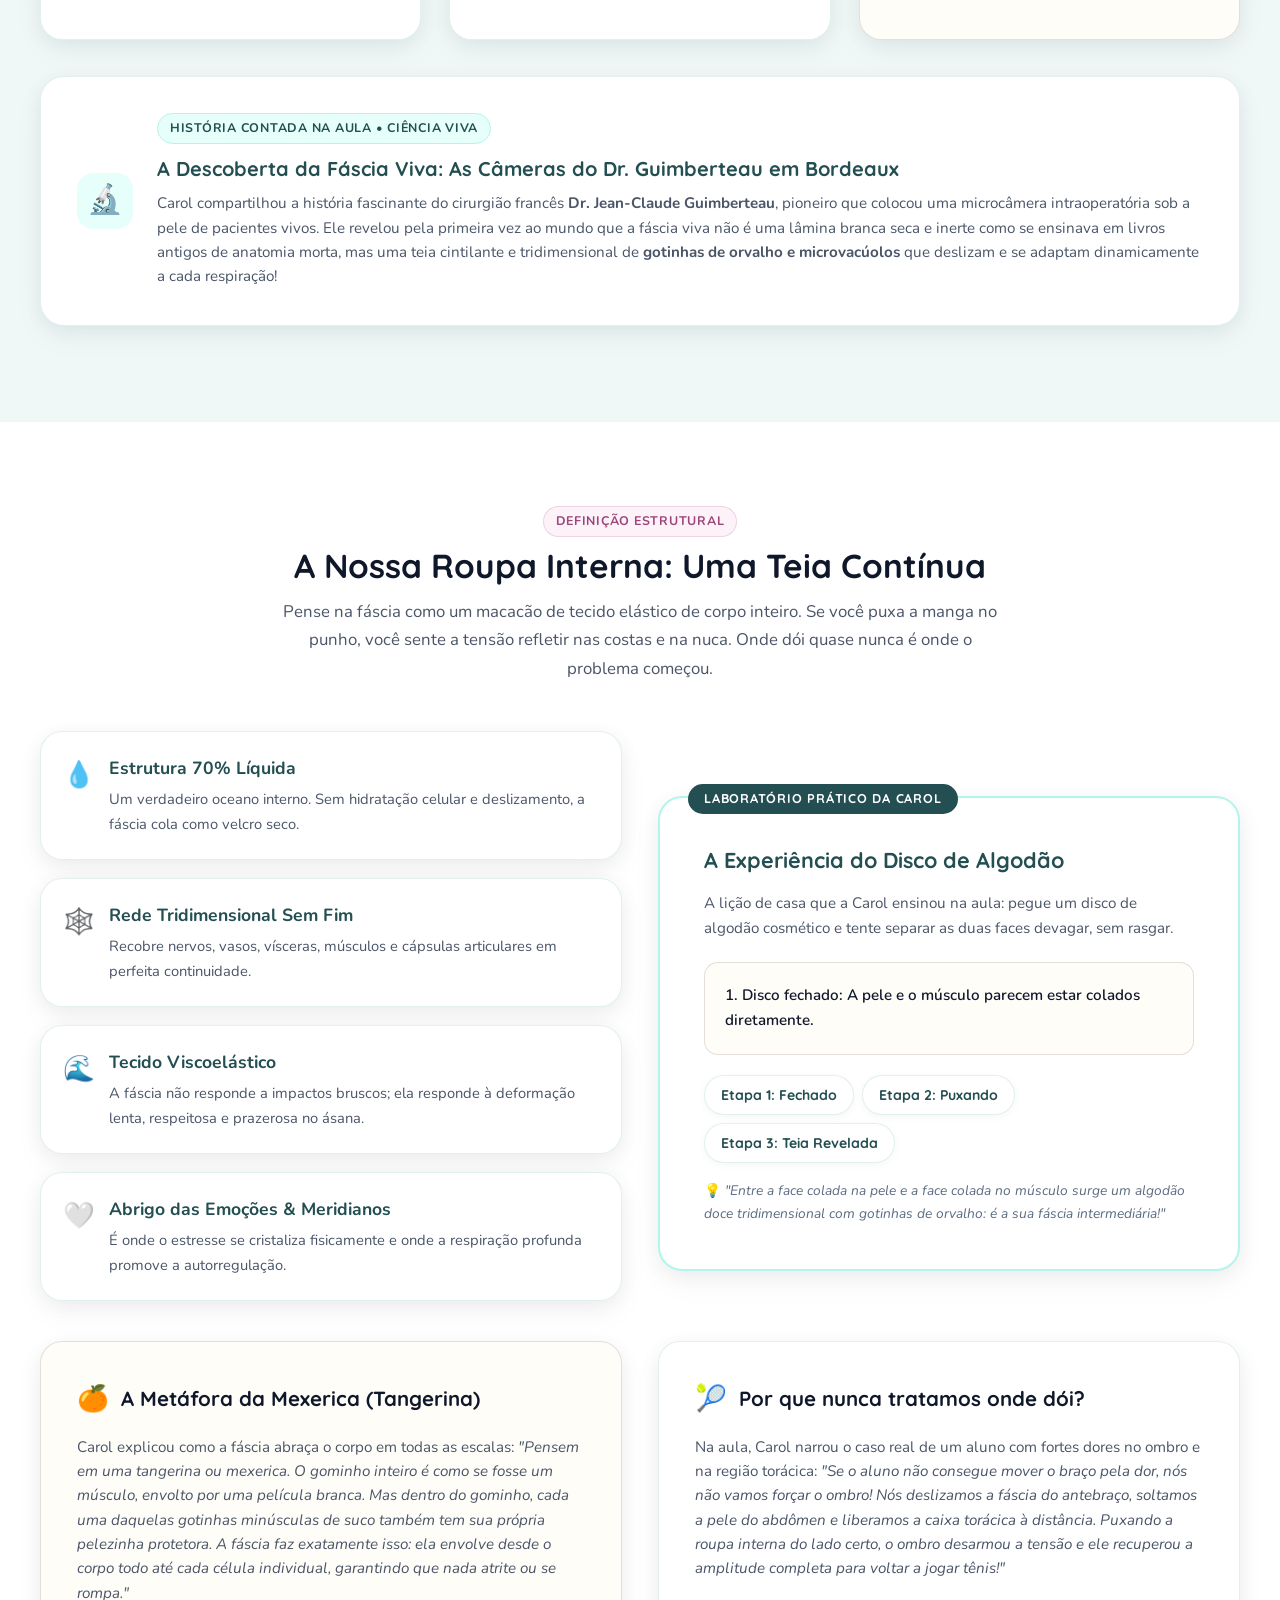
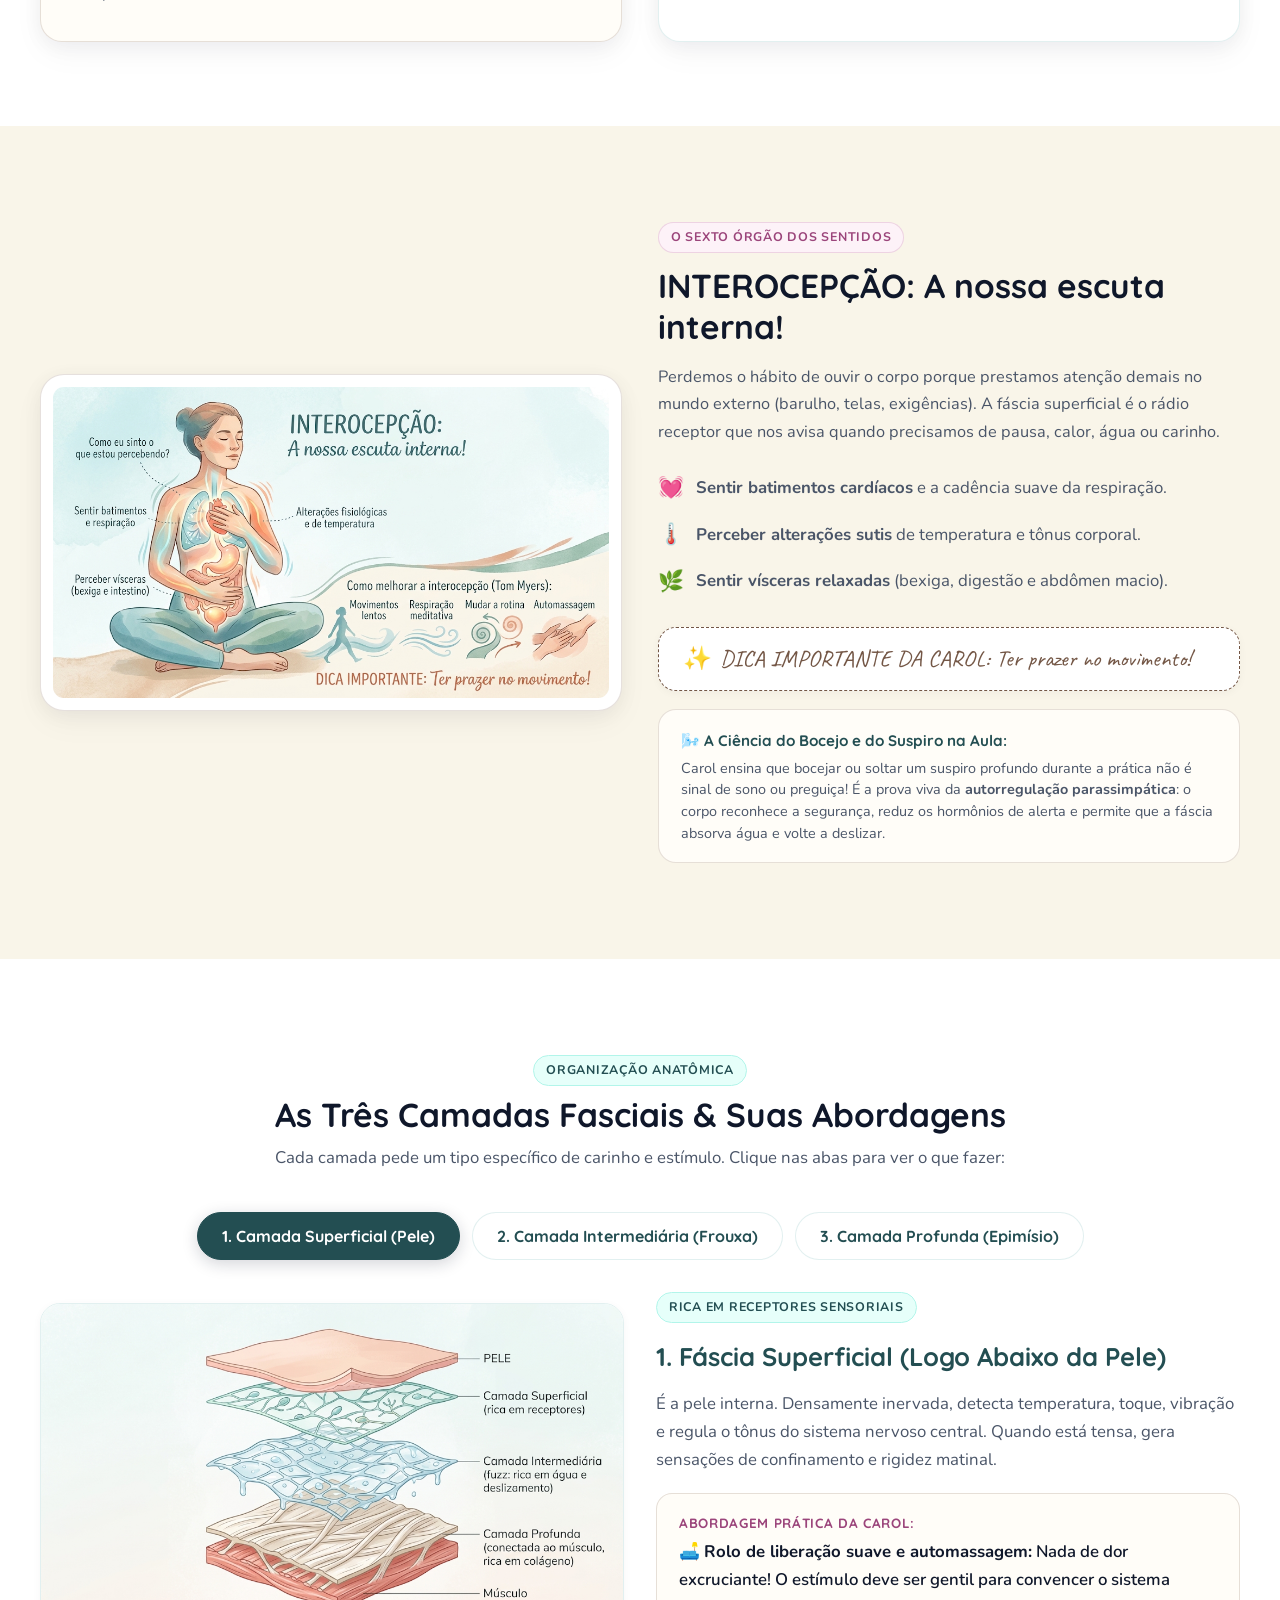
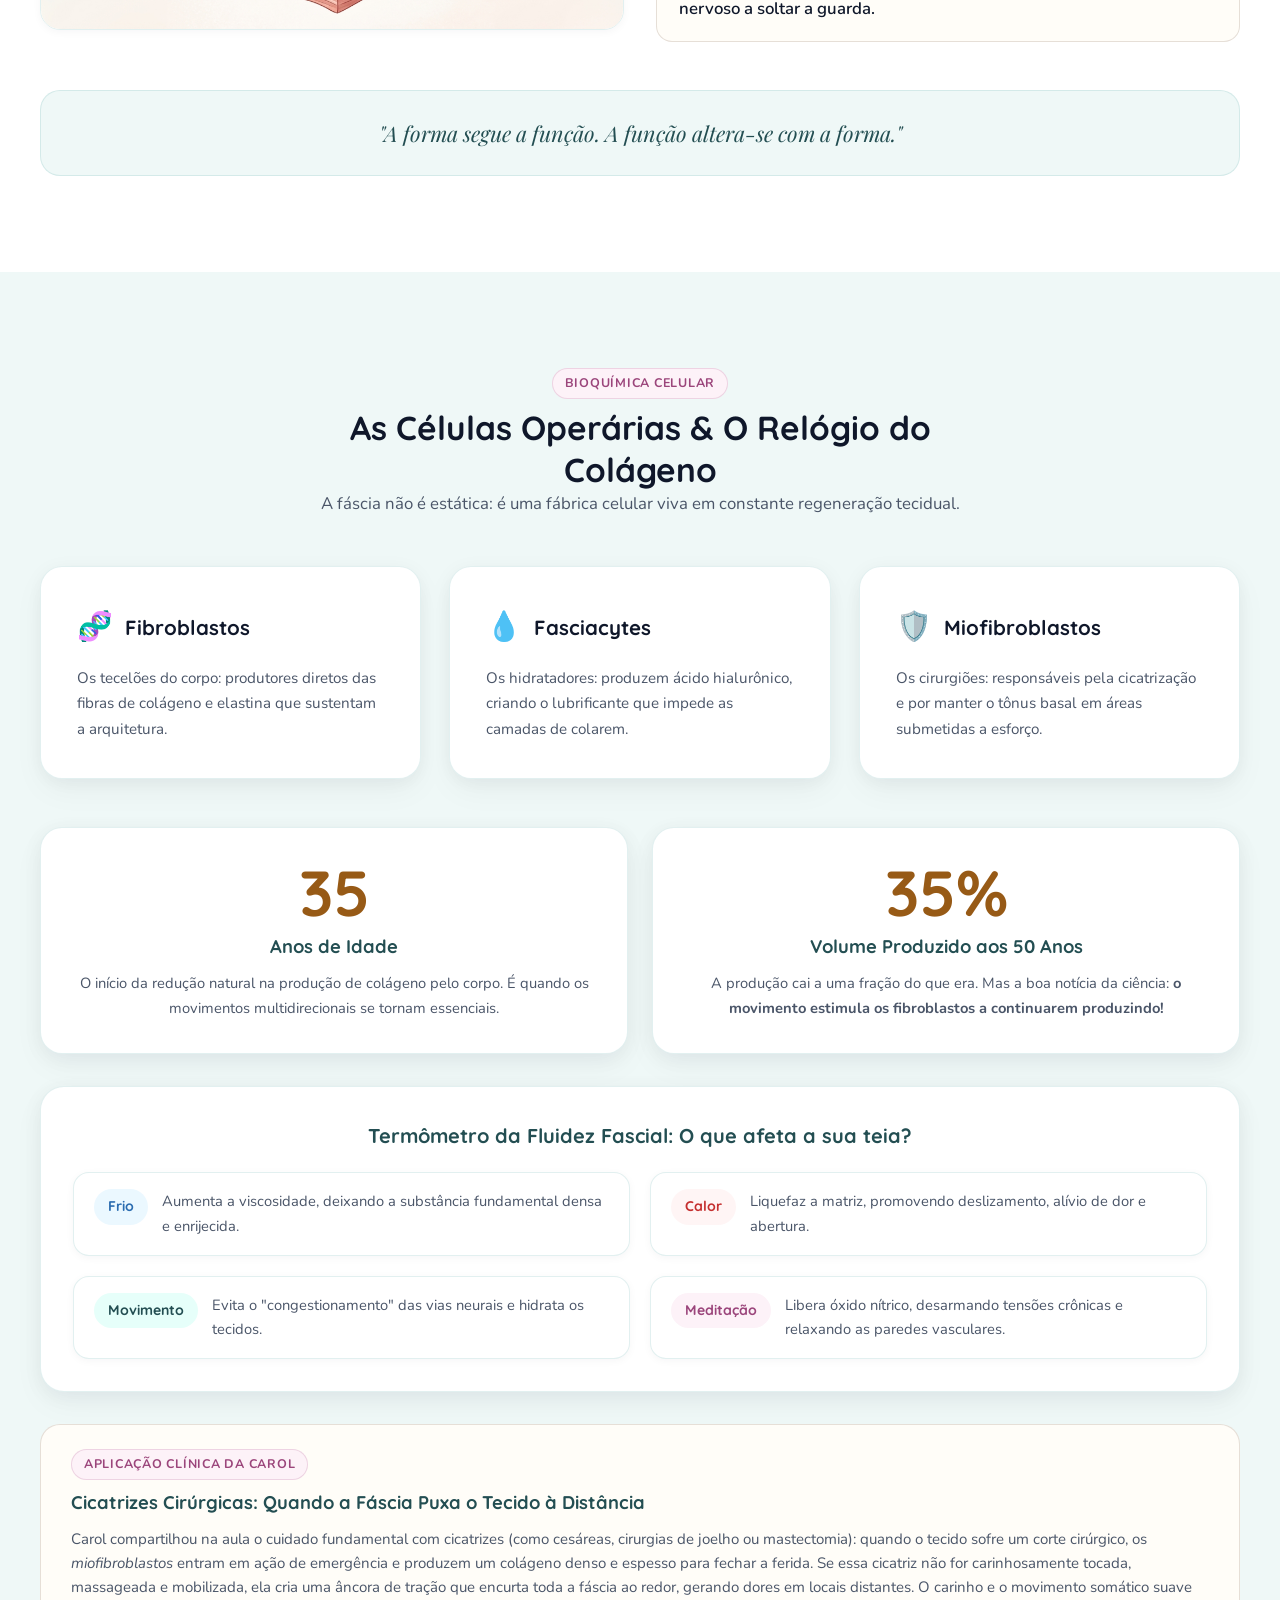
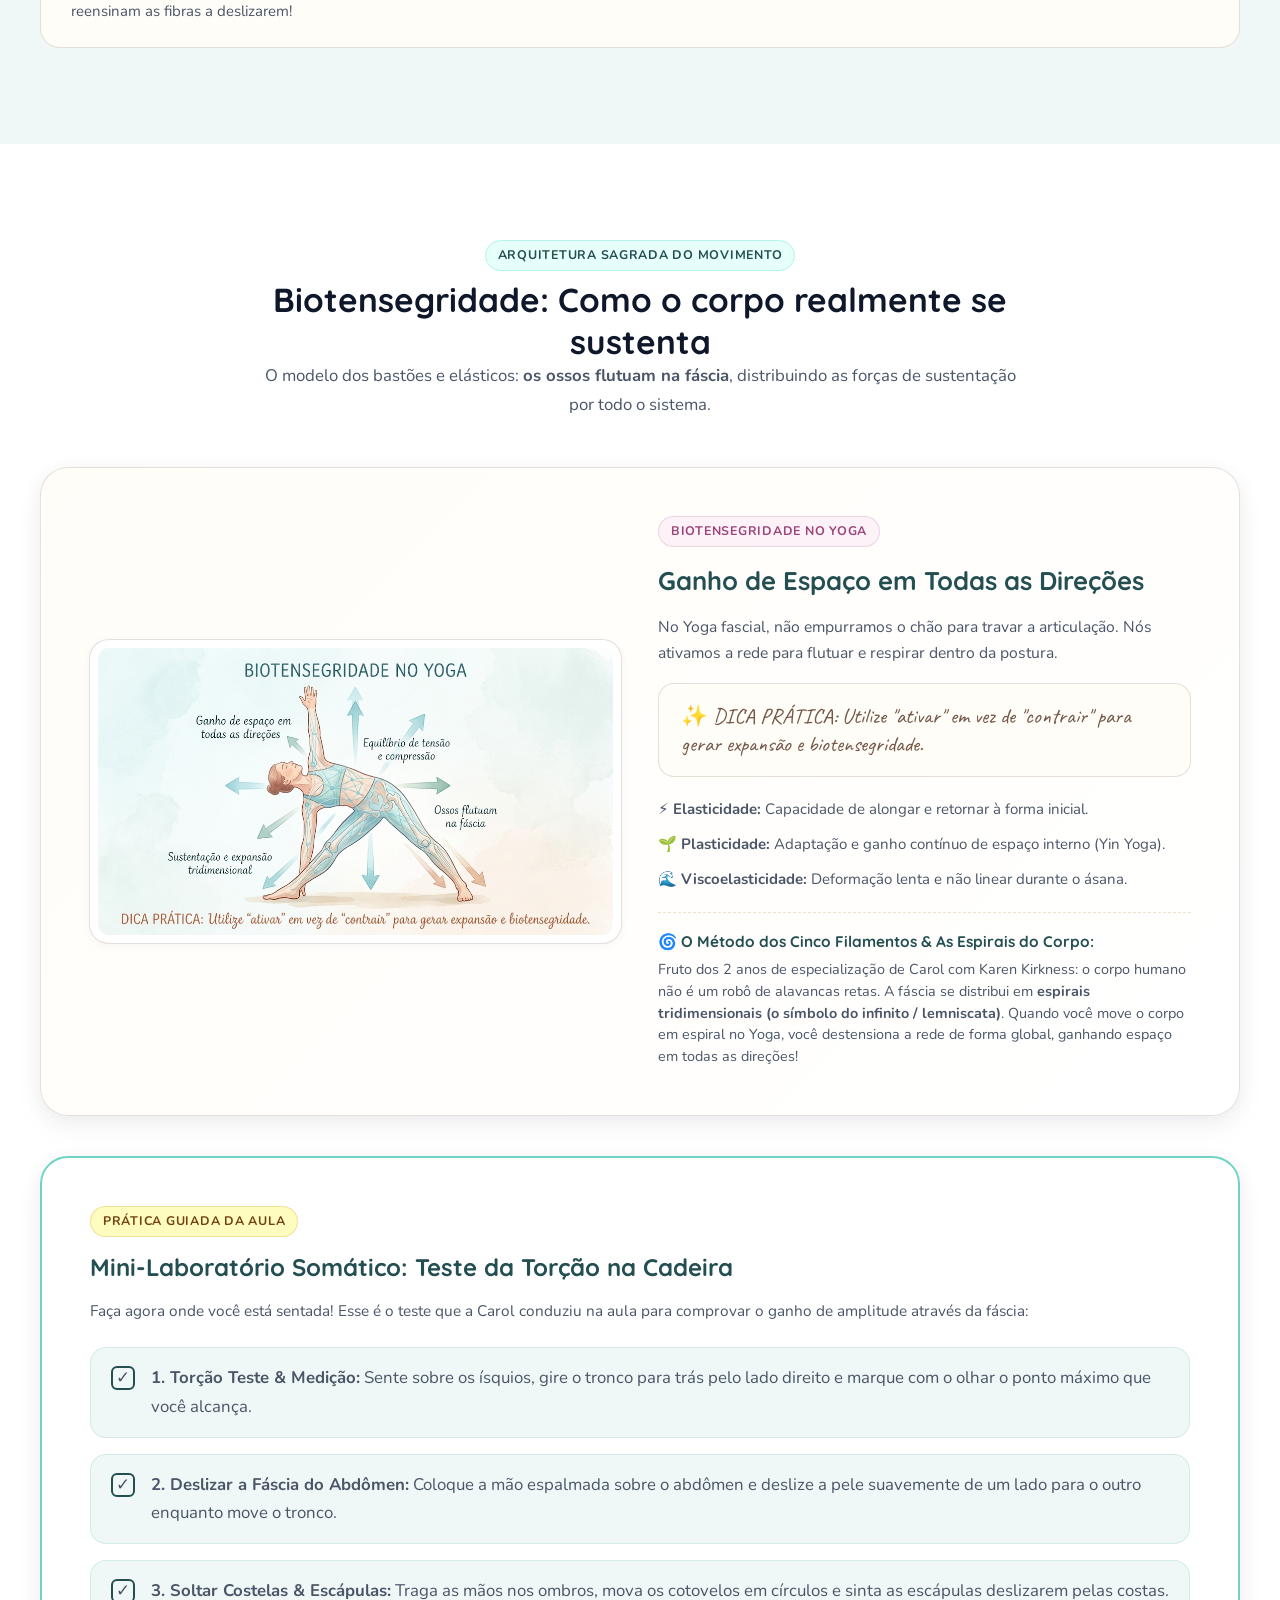
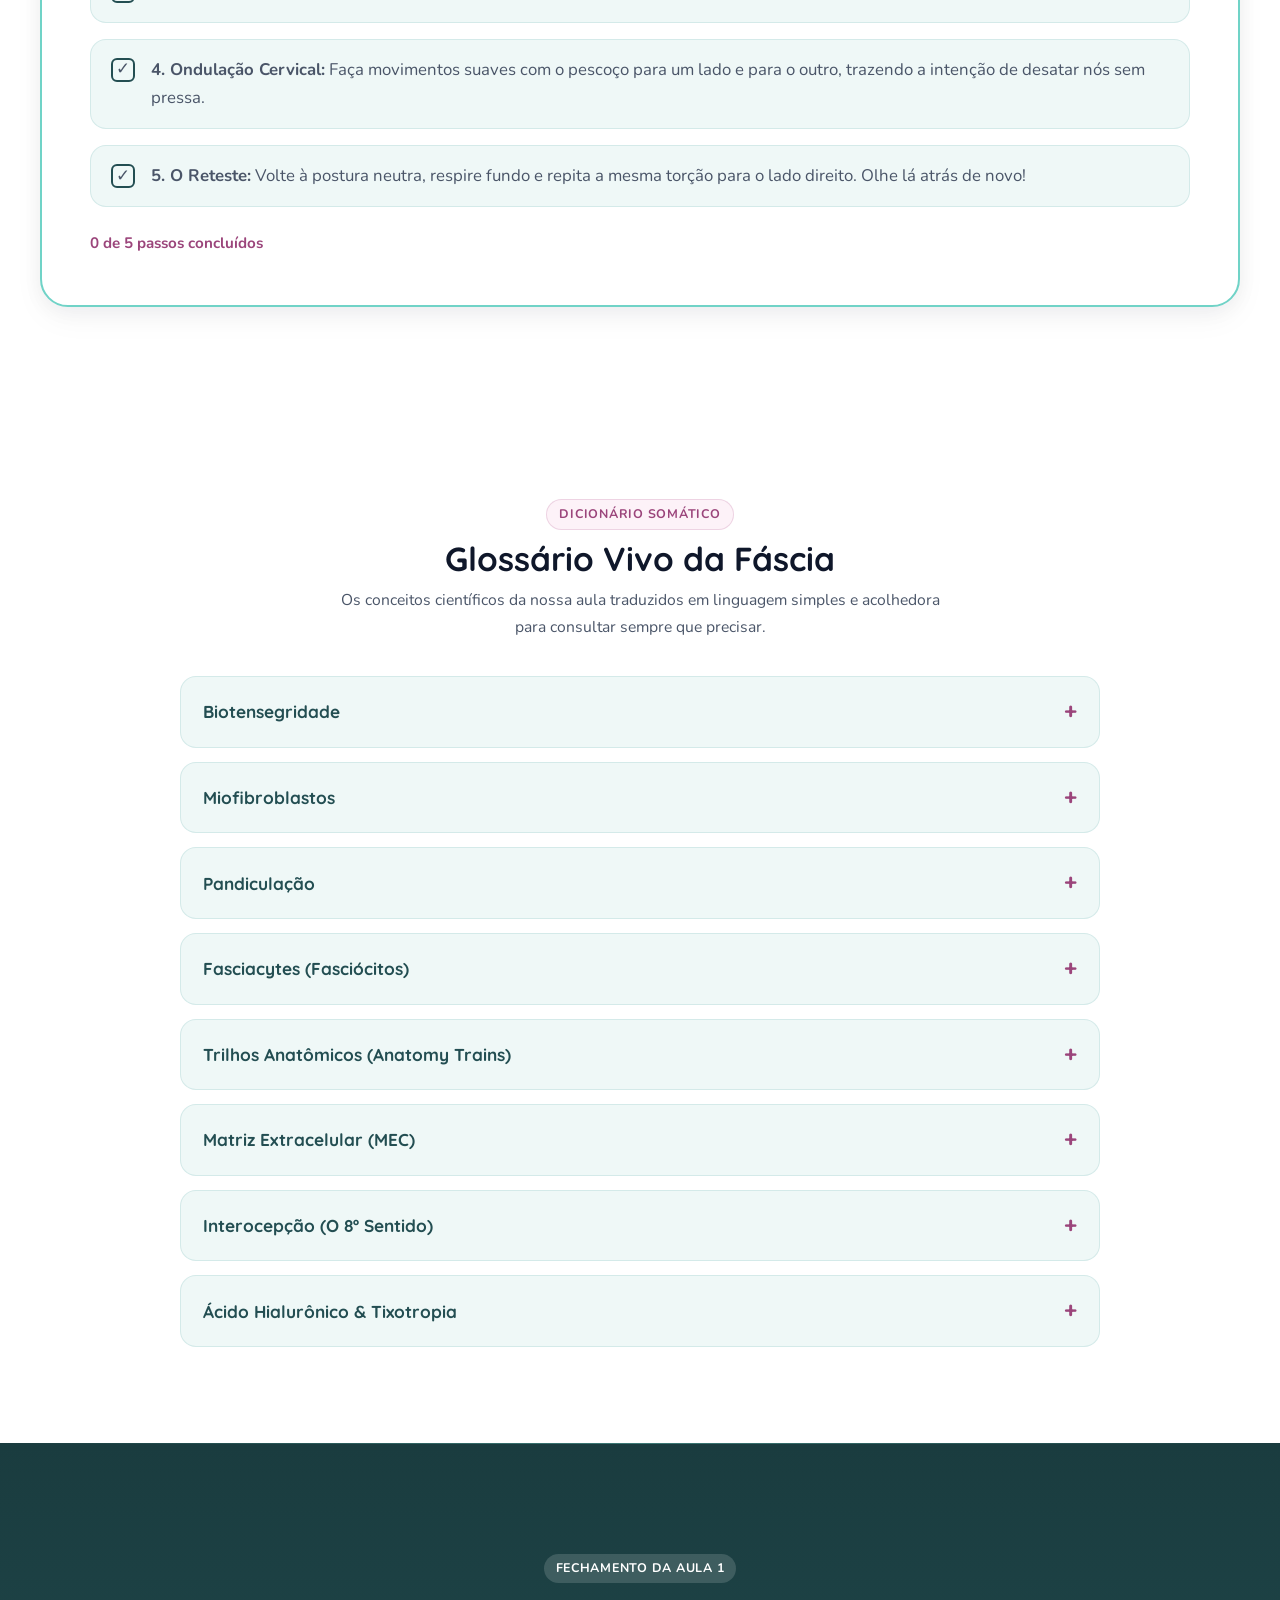
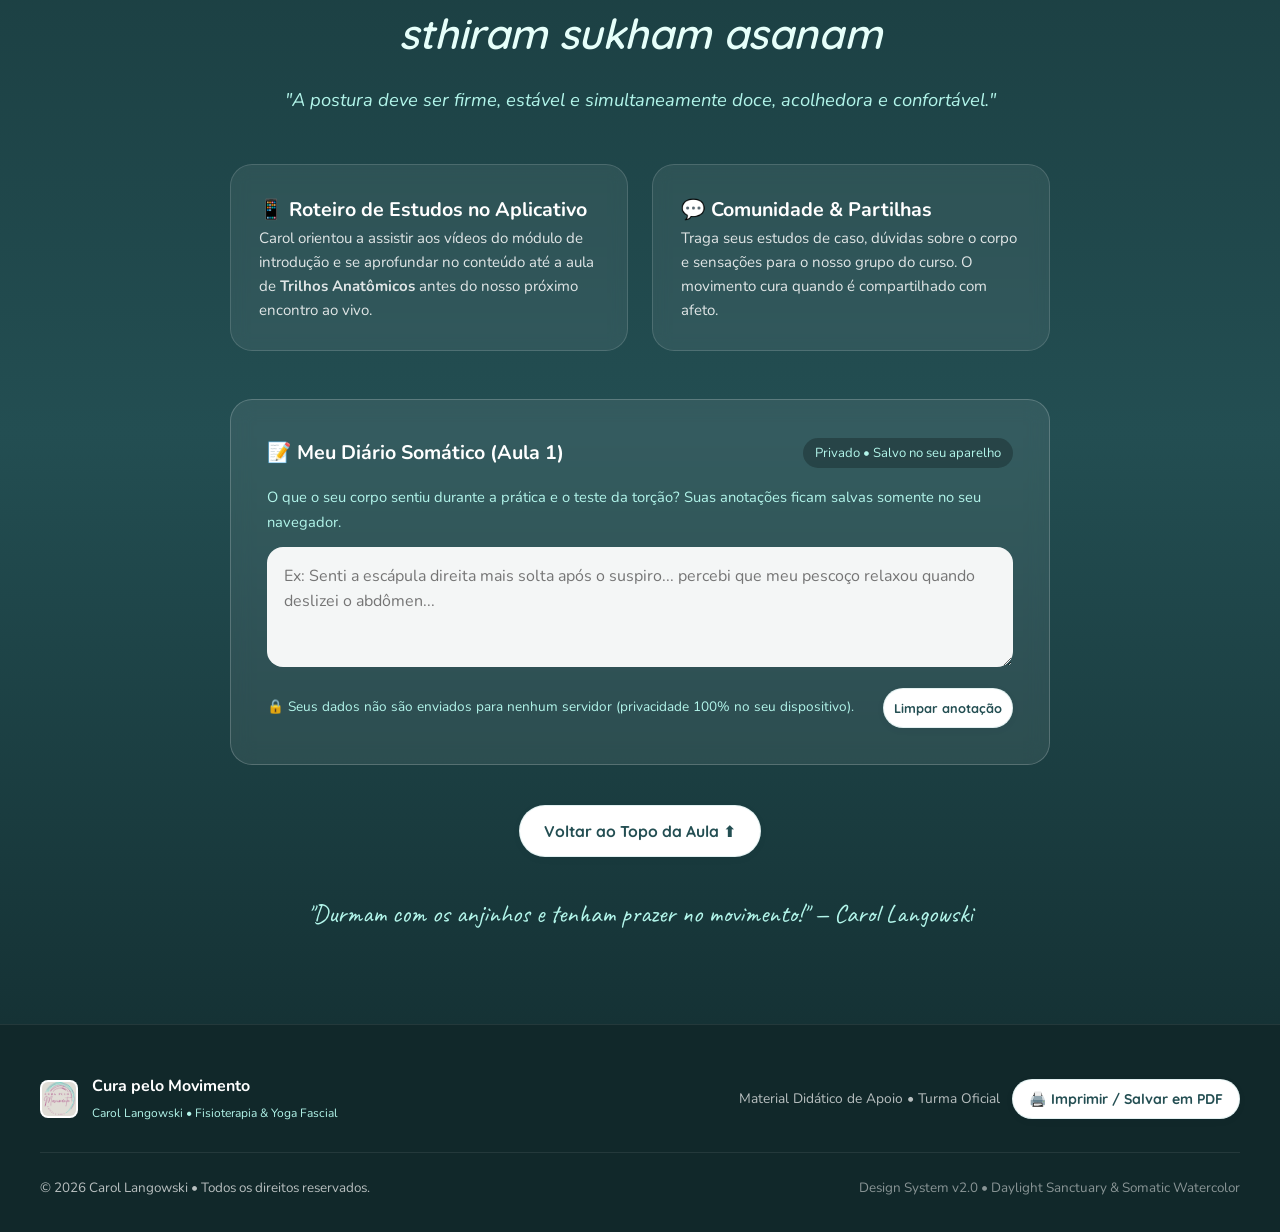
==== commit 22bd08b5: "fix: apply deep audit cure plan (a11y headings, wcag contrast, anti-slop) (v1.2.1)" ====
--- a/index.html
+++ b/index.html
@@ -72,7 +72,7 @@
         <div class="ritual-suspiro-card">
           <div class="ritual-suspiro-icon">🌬️</div>
           <div class="ritual-suspiro-text">
-            <h4>Ritual de Abertura: Sintonização &amp; Suspiro</h4>
+            <h2>Ritual de Abertura: Sintonização &amp; Suspiro</h2>
             <p id="suspiro-status-text">
               <em>"Mãos unidas em frente ao coração... Solte o ar com um suspiro relaxando o peito e a mandíbula."</em>
             </p>
@@ -765,7 +765,7 @@
       <div class="santuario-cards-grid" id="roteiro">
         <!-- Card 1: Tarefa da Turma -->
         <div class="santuario-card">
-          <h4>📱 Roteiro de Estudos no Aplicativo</h4>
+          <h3>📱 Roteiro de Estudos no Aplicativo</h3>
           <p>
             Carol orientou a assistir aos vídeos do módulo de introdução e se aprofundar no conteúdo até a aula de <strong>Trilhos Anatômicos</strong> antes do nosso próximo encontro ao vivo.
           </p>
@@ -773,7 +773,7 @@
 
         <!-- Card 2: Partilha e Dúvidas -->
         <div class="santuario-card">
-          <h4>💬 Comunidade &amp; Partilhas</h4>
+          <h3>💬 Comunidade &amp; Partilhas</h3>
           <p>
             Traga seus estudos de caso, dúvidas sobre o corpo e sensações para o nosso grupo do curso. O movimento cura quando é compartilhado com afeto.
           </p>
@@ -783,7 +783,7 @@
       <!-- Diário Somático da Aluna (Persistência Local) -->
       <div class="diario-somatico-card">
         <div class="diario-header">
-          <h4>📝 Meu Diário Somático (Aula 1)</h4>
+          <h3>📝 Meu Diário Somático (Aula 1)</h3>
           <span id="diario-status" class="diario-status-badge">Privado • Salvo no seu aparelho</span>
         </div>
         <p style="font-size:0.92rem;color:var(--carol-soft-mint);margin-bottom:12px;">
--- a/assets/css/styles.css
+++ b/assets/css/styles.css
@@ -20,17 +20,17 @@
   --carol-bg-card: #FFFFFF;
 
   /* Identidade do Selo (Aquarela & Afeto) */
-  --carol-orchid: #B1558D;
-  --carol-orchid-hover: #9A4377;
+  --carol-orchid: #9B457B;
+  --carol-orchid-hover: #823866;
   --carol-orchid-soft: #FDF2F8;
   --carol-turquoise: #70D3C7;
   --carol-sand-bg: #F9F5E9;
   --carol-sand-surface: #FFFDF8;
   --carol-sand-border: #EDE1C9;
-  --carol-terracotta: #907868;
+  --carol-terracotta: #735645;
 
   /* Acentos Solares & Quentes */
-  --carol-amber: #D69E2E;
+  --carol-amber: #975A16;
   --carol-amber-soft: #FEFCBF;
   --carol-amber-dark: #744210;
 
@@ -53,13 +53,13 @@
   --radius-card: 22px;
   --radius-pill: 999px;
 
-  /* Sombras Difusas Orgânicas */
-  --shadow-sm: 0 2px 8px rgba(35, 78, 82, 0.04);
-  --shadow-organic: 0 4px 20px rgba(35, 78, 82, 0.05), 0 12px 32px rgba(35, 78, 82, 0.04);
-  --shadow-hover: 0 8px 30px rgba(35, 78, 82, 0.12), 0 18px 48px rgba(35, 78, 82, 0.08);
+  /* Sombras Difusas Orgânicas e Neutras */
+  --shadow-sm: 0 2px 8px rgba(15, 23, 42, 0.04);
+  --shadow-organic: 0 4px 20px rgba(15, 23, 42, 0.05), 0 12px 32px rgba(15, 23, 42, 0.04);
+  --shadow-hover: 0 8px 30px rgba(15, 23, 42, 0.10), 0 18px 48px rgba(15, 23, 42, 0.06);
   --shadow-modal: 0 24px 64px rgba(15, 23, 42, 0.22);
   --border-subtle: 1px solid rgba(49, 151, 149, 0.14);
-  --border-sand: 1px solid rgba(144, 120, 104, 0.18);
+  --border-sand: 1px solid rgba(115, 86, 69, 0.18);
 }
 
 /* 2. RESET GLOBAL & FUNDAÇÃO */
@@ -101,6 +101,13 @@
   max-width: 100%;
   height: auto;
   display: block;
+}
+
+/* Hierarquia Tipográfica Harmônica (Escala semântica controlada) */
+h2:not(.mantra-title) {
+  font-family: var(--font-title);
+  font-size: clamp(1.45rem, 2.6vw, 2.1rem) !important;
+  line-height: 1.25;
 }
 
 button {
@@ -208,7 +215,10 @@
   font-weight: 600;
   font-size: 0.94rem;
   color: var(--carol-ink-sub);
-  padding: 6px 12px;
+  padding: 8px 14px;
+  min-height: 40px;
+  display: inline-flex;
+  align-items: center;
   border-radius: var(--radius-pill);
   transition: all 0.2s ease;
 }
@@ -387,25 +397,14 @@
 /* Ritual do Suspiro (Card Afetuoso no Hero) */
 .ritual-suspiro-card {
   background: var(--carol-sand-surface);
-  border: var(--border-sand);
+  border: 1.5px solid rgba(49, 151, 149, 0.22);
   border-radius: var(--radius-card);
-  padding: 20px 24px;
-  display: flex;
-  align-items: center;
-  gap: 16px;
-  box-shadow: var(--shadow-sm);
+  padding: 22px 26px;
+  display: flex;
+  align-items: center;
+  gap: 18px;
+  box-shadow: 0 4px 18px rgba(35, 78, 82, 0.05);
   position: relative;
-  overflow: hidden;
-}
-
-.ritual-suspiro-card::before {
-  content: "";
-  position: absolute;
-  left: 0;
-  top: 0;
-  bottom: 0;
-  width: 5px;
-  background: linear-gradient(180deg, var(--carol-turquoise), var(--carol-orchid));
 }
 
 .ritual-suspiro-icon {
@@ -413,9 +412,11 @@
   flex-shrink: 0;
 }
 
+.ritual-suspiro-text h2,
+.ritual-suspiro-text h3,
 .ritual-suspiro-text h4 {
   font-family: var(--font-title);
-  font-size: 1.05rem;
+  font-size: 1.12rem;
   font-weight: 700;
   color: var(--carol-deep-teal);
   margin-bottom: 4px;
@@ -495,30 +496,23 @@
   display: flex;
   align-items: center;
   gap: 12px;
-  margin-bottom: 16px;
+  margin-bottom: 14px;
 }
 
 .card-icon-circle {
-  width: 48px;
-  height: 48px;
-  border-radius: 14px;
-  background: var(--carol-ice-mint);
-  color: var(--carol-deep-teal);
-  display: flex;
+  font-size: 1.6rem;
+  display: inline-flex;
   align-items: center;
   justify-content: center;
-  font-size: 1.4rem;
   flex-shrink: 0;
 }
 
 .card-icon-circle.orchid {
-  background: var(--carol-orchid-soft);
   color: var(--carol-orchid);
 }
 
 .card-icon-circle.amber {
-  background: var(--carol-amber-soft);
-  color: var(--carol-amber-dark);
+  color: var(--carol-amber);
 }
 
 .card-title {
@@ -651,7 +645,7 @@
   background: var(--carol-deep-teal);
   color: #FFFFFF;
   border-color: var(--carol-deep-teal);
-  box-shadow: 0 4px 16px rgba(35, 78, 82, 0.25);
+  box-shadow: 0 4px 16px rgba(15, 23, 42, 0.18);
 }
 
 .camada-pane {
@@ -851,7 +845,7 @@
 
 .mantra-title {
   font-family: var(--font-title);
-  font-size: clamp(2.4rem, 5vw, 3.8rem);
+  font-size: clamp(1.8rem, 3.5vw, 2.6rem);
   font-style: italic;
   font-weight: 600;
   color: var(--carol-ice-mint);
@@ -1257,7 +1251,7 @@
     color: #111111 !important;
   }
 
-  .santuario-card h4, .santuario-card p {
+  .santuario-card h3, .santuario-card h4, .santuario-card p {
     color: #111111 !important;
   }
 
@@ -1266,7 +1260,7 @@
     color: #111111 !important;
   }
 
-  .diario-header h4 {
+  .diario-header h3, .diario-header h4, .diario-status-badge, .diario-actions {
     color: #111111 !important;
   }
 
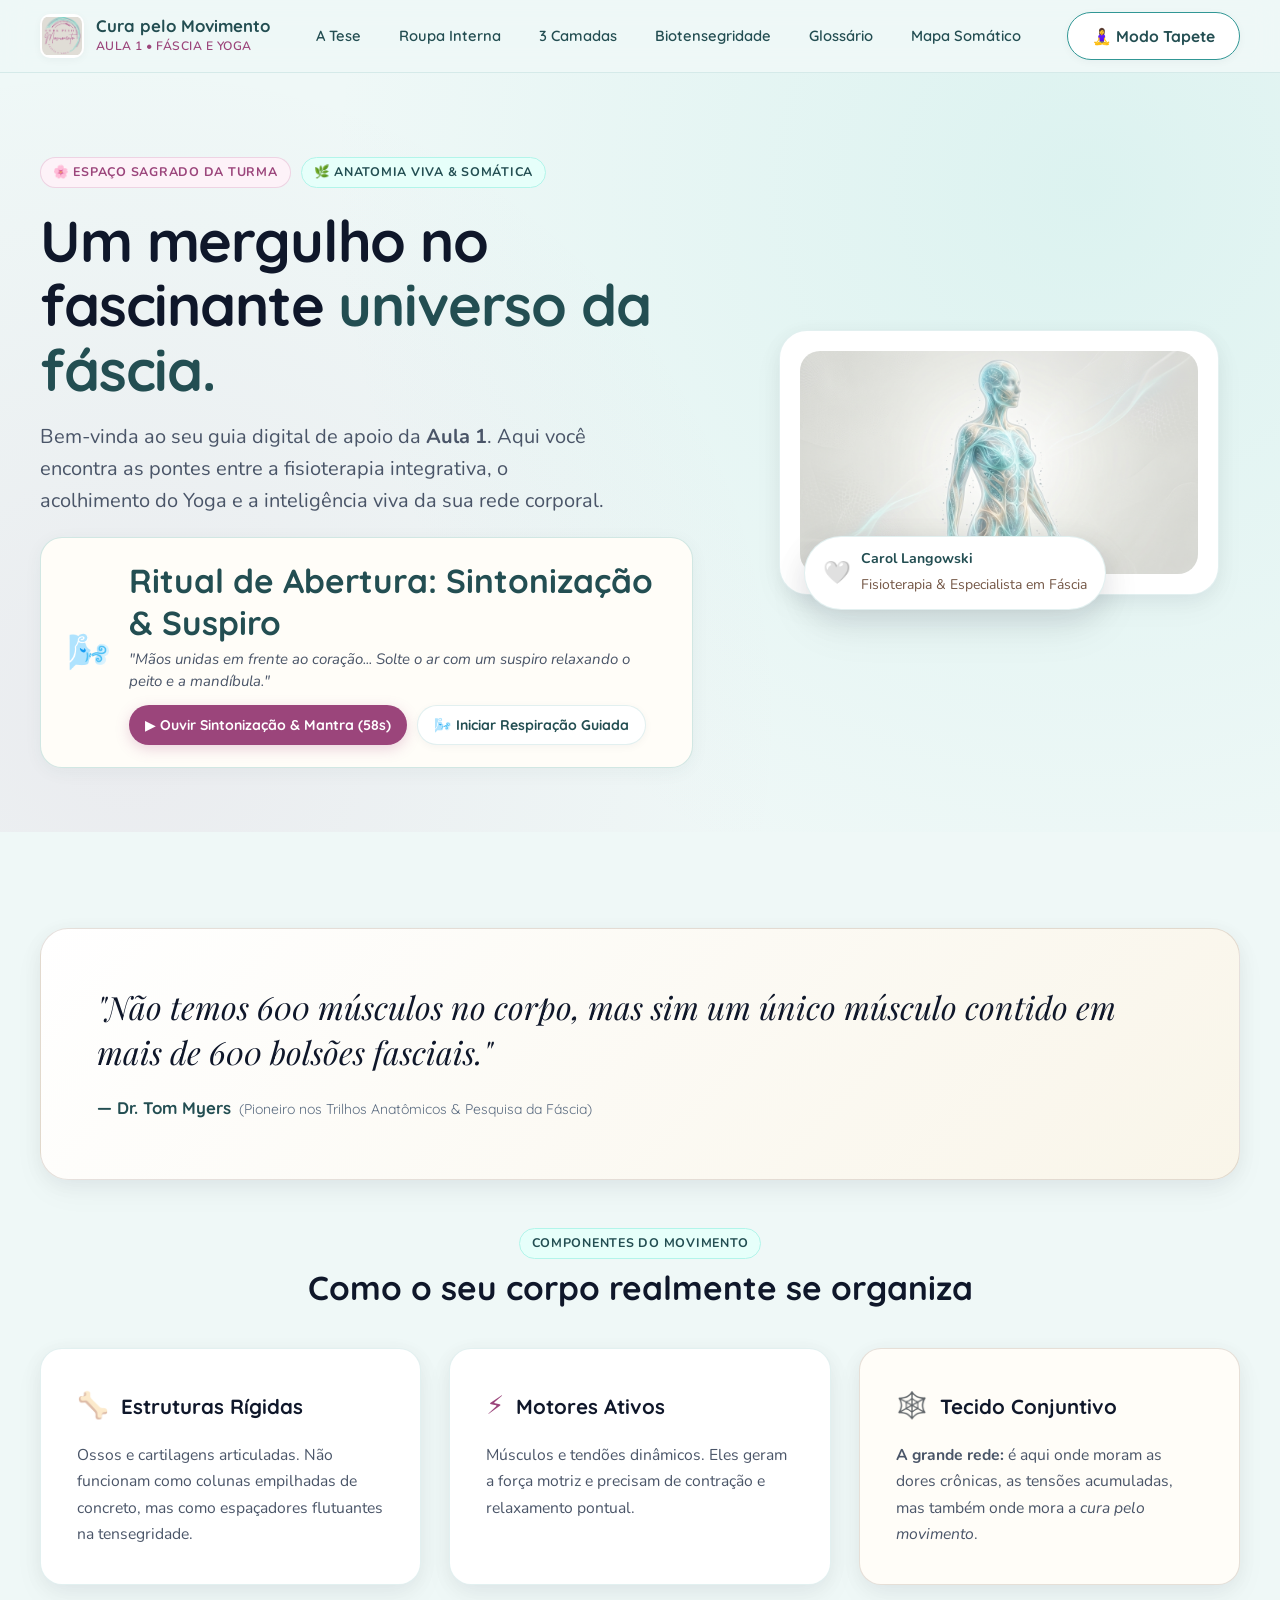
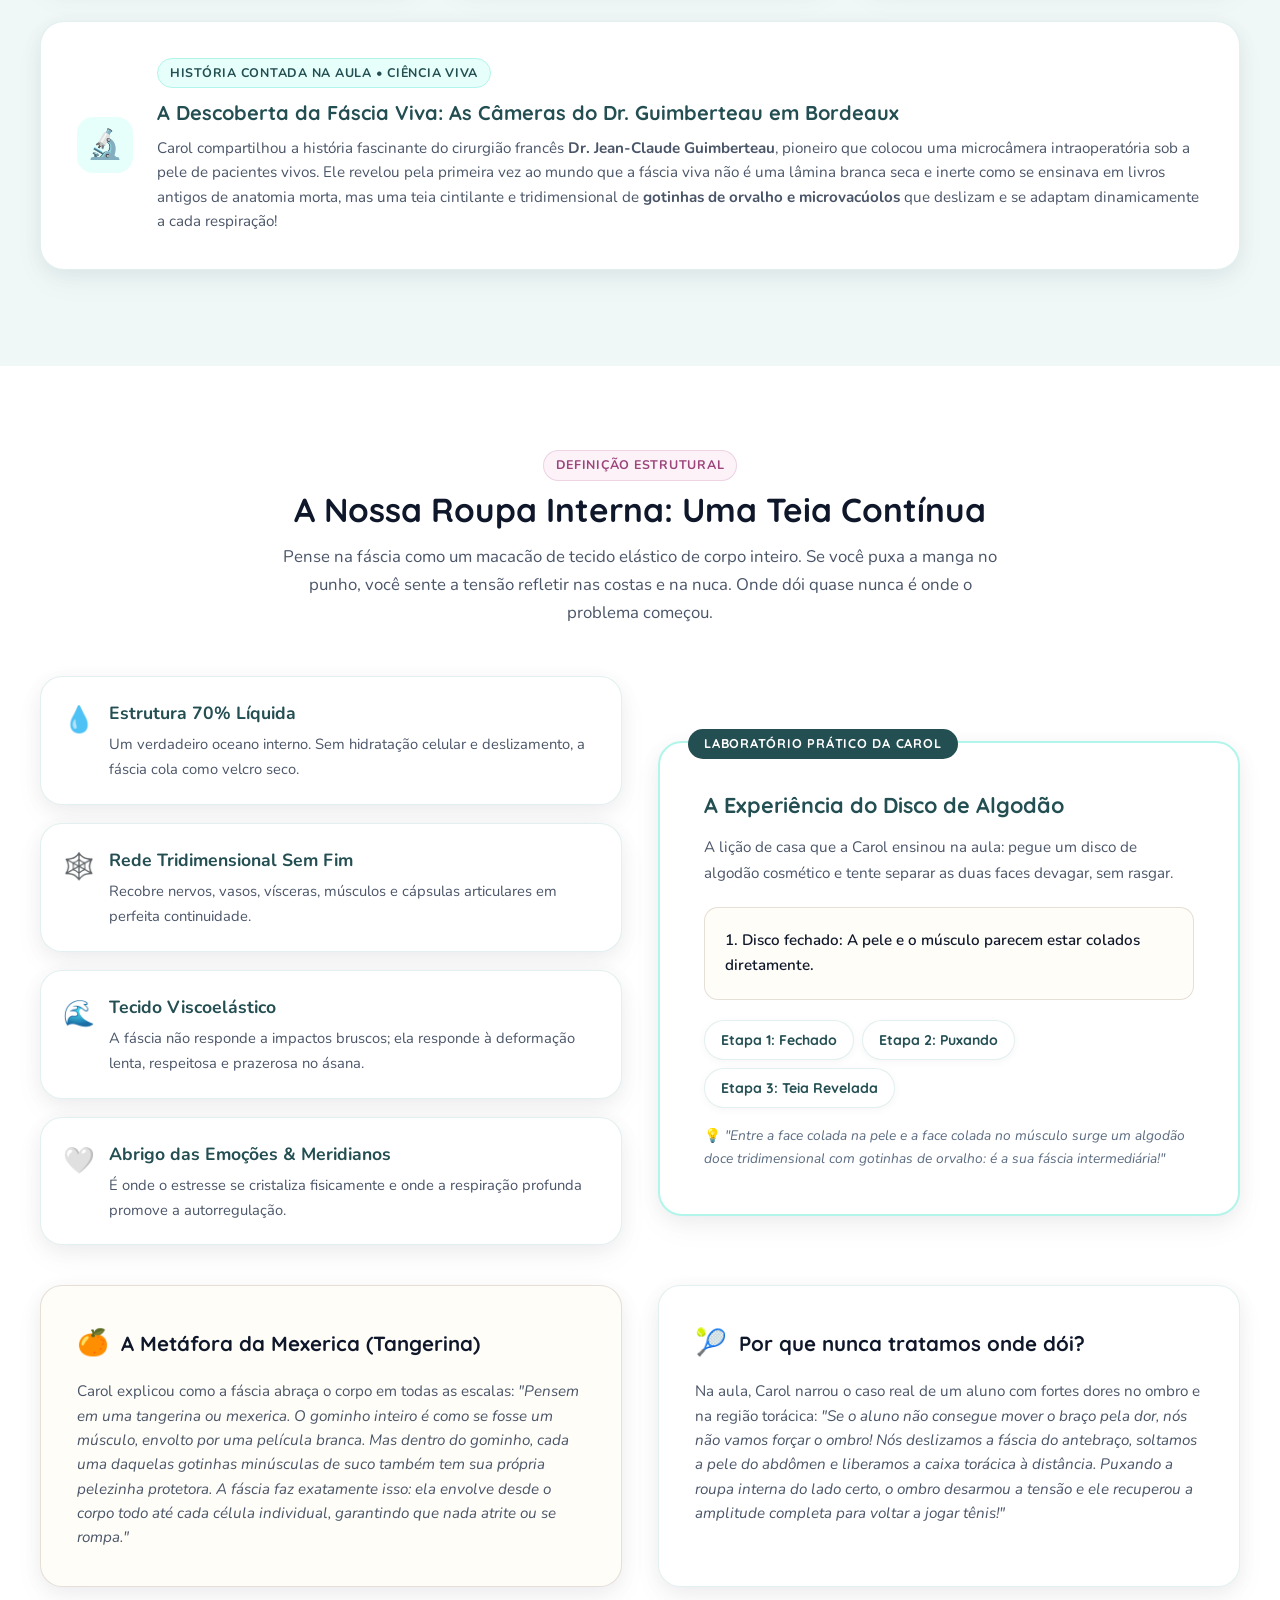
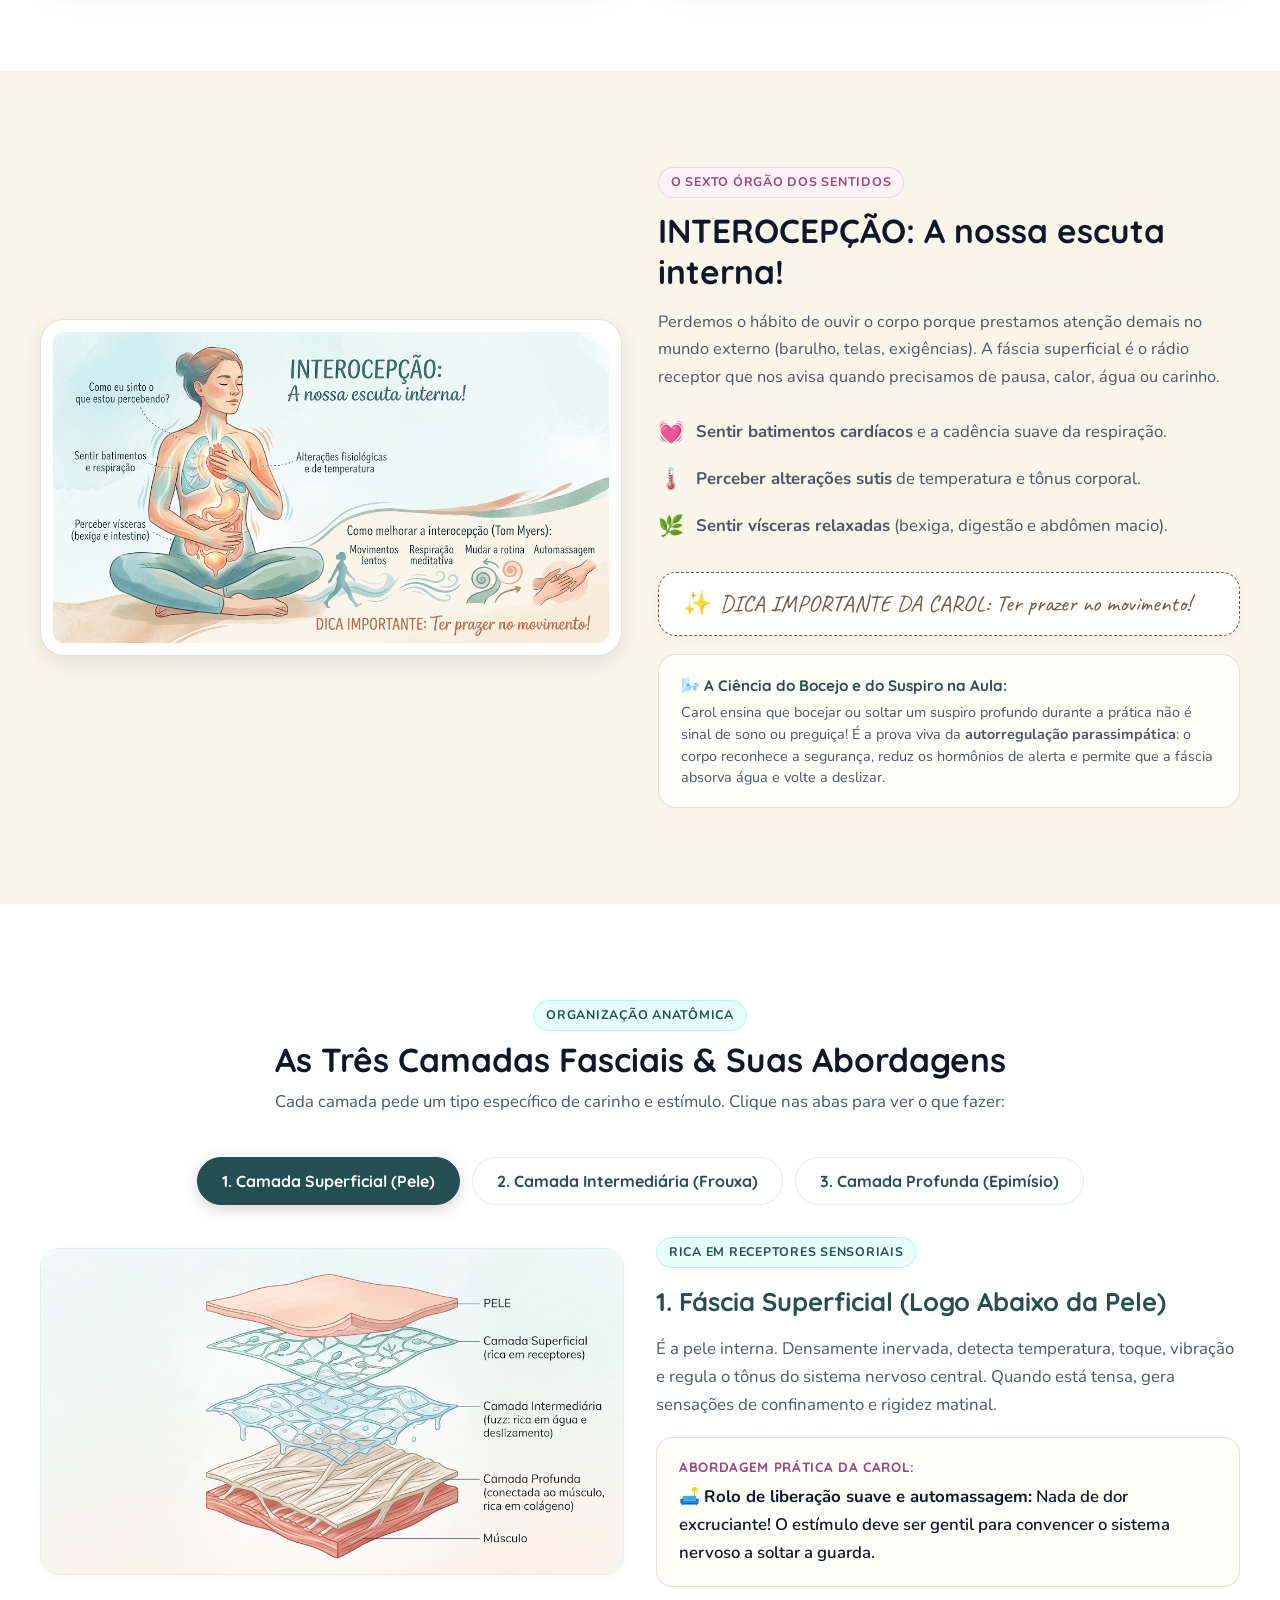
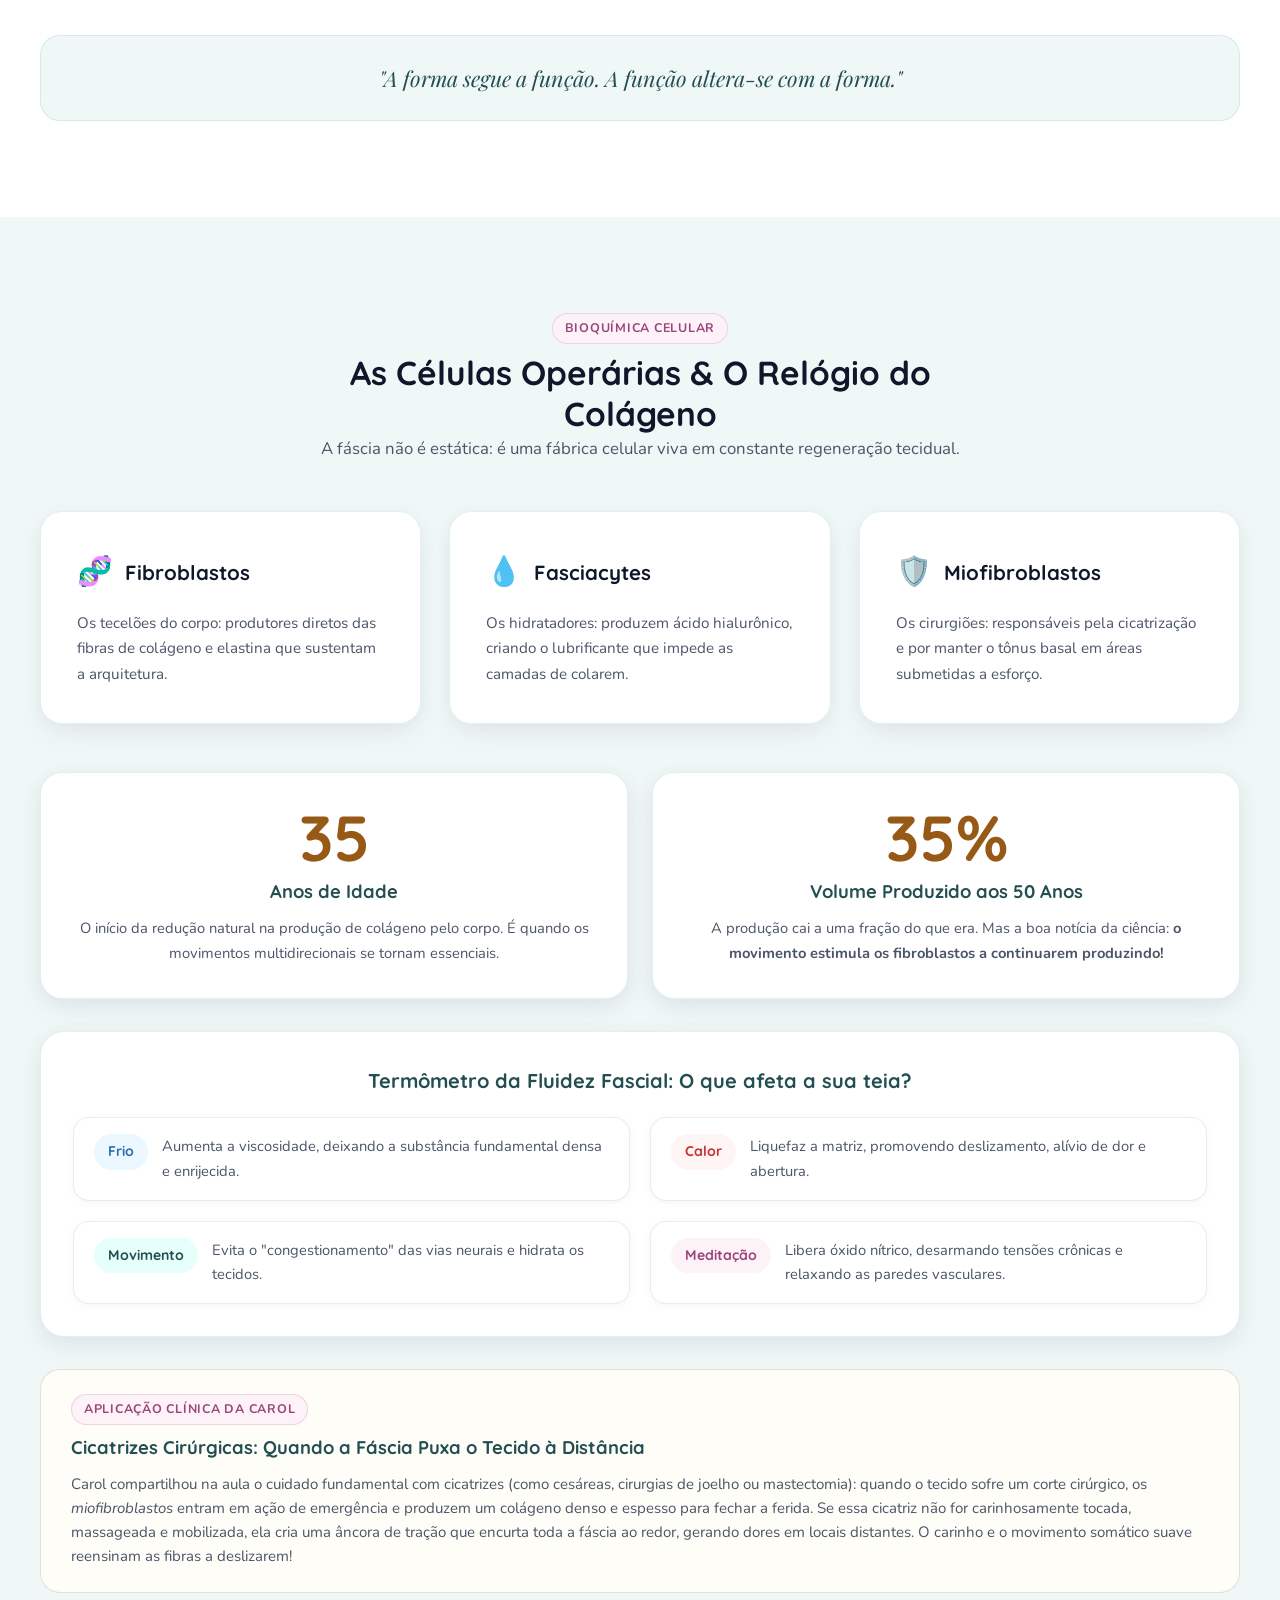
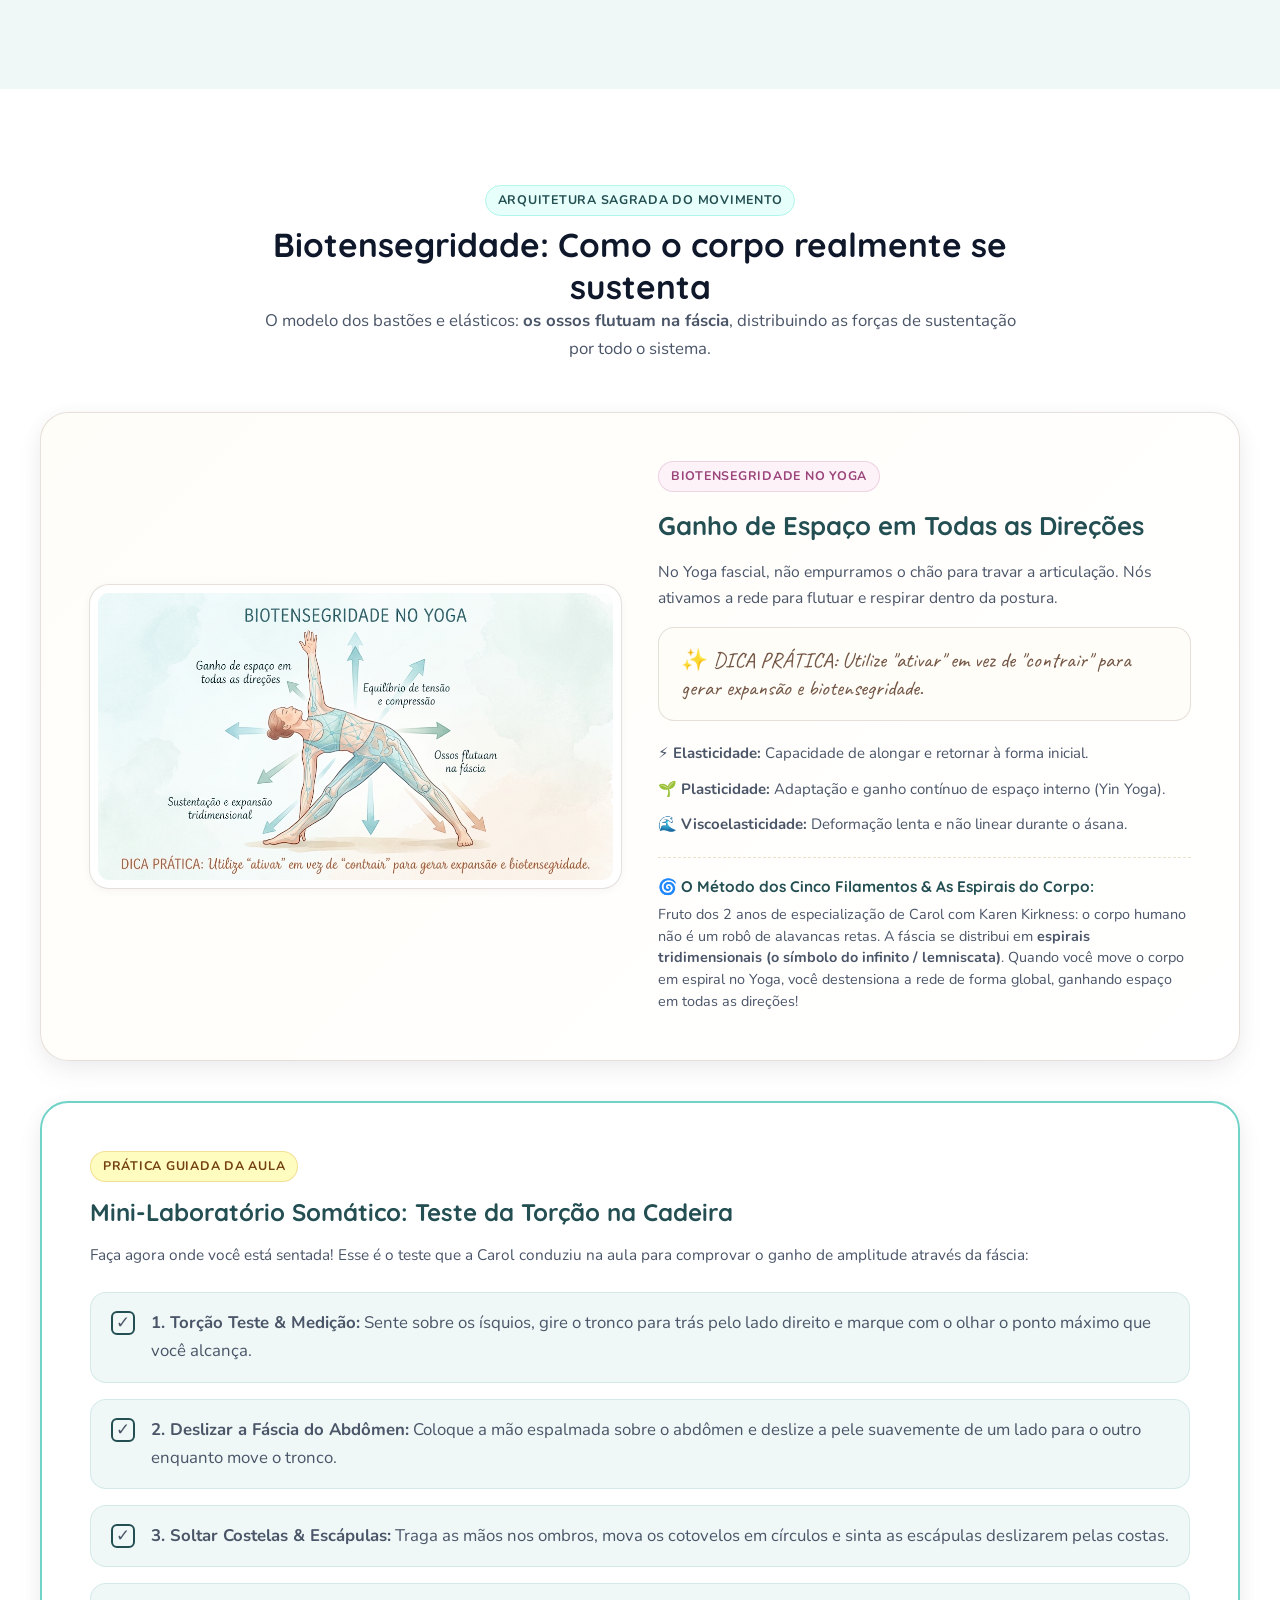
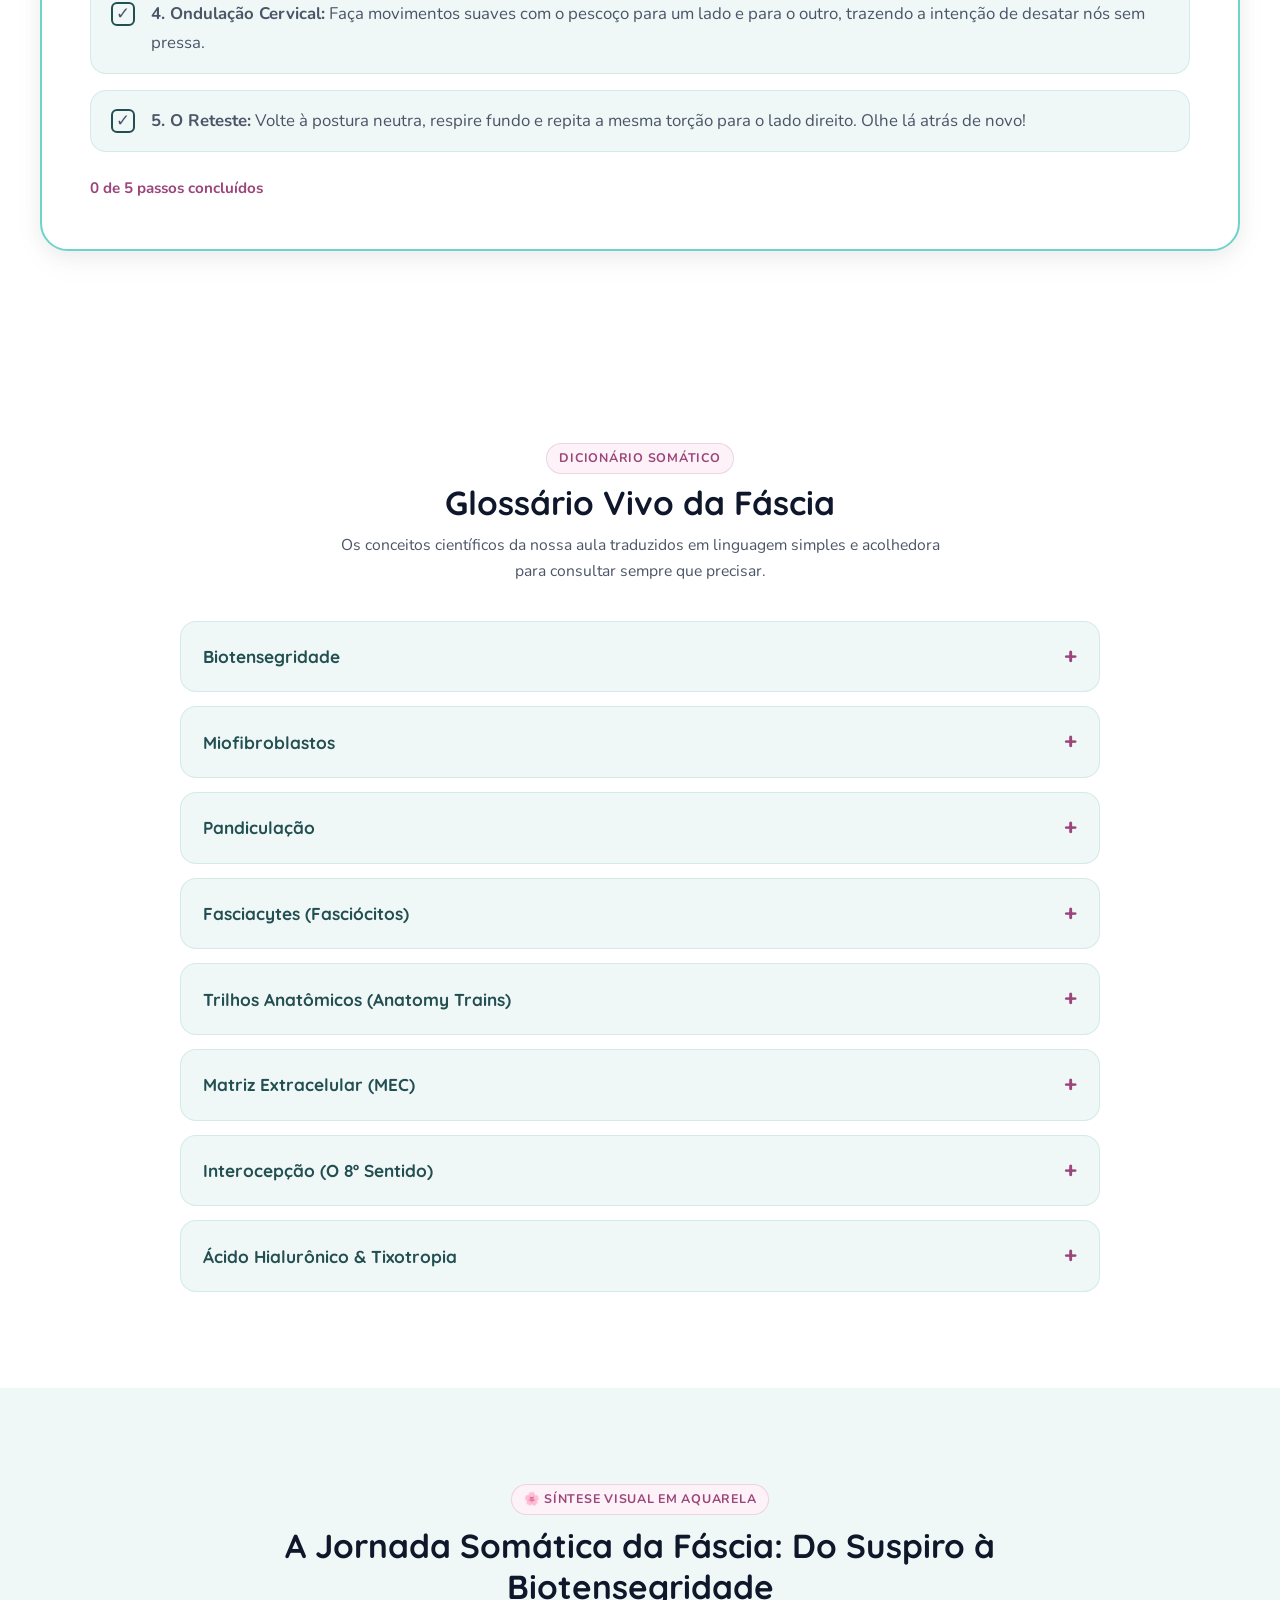
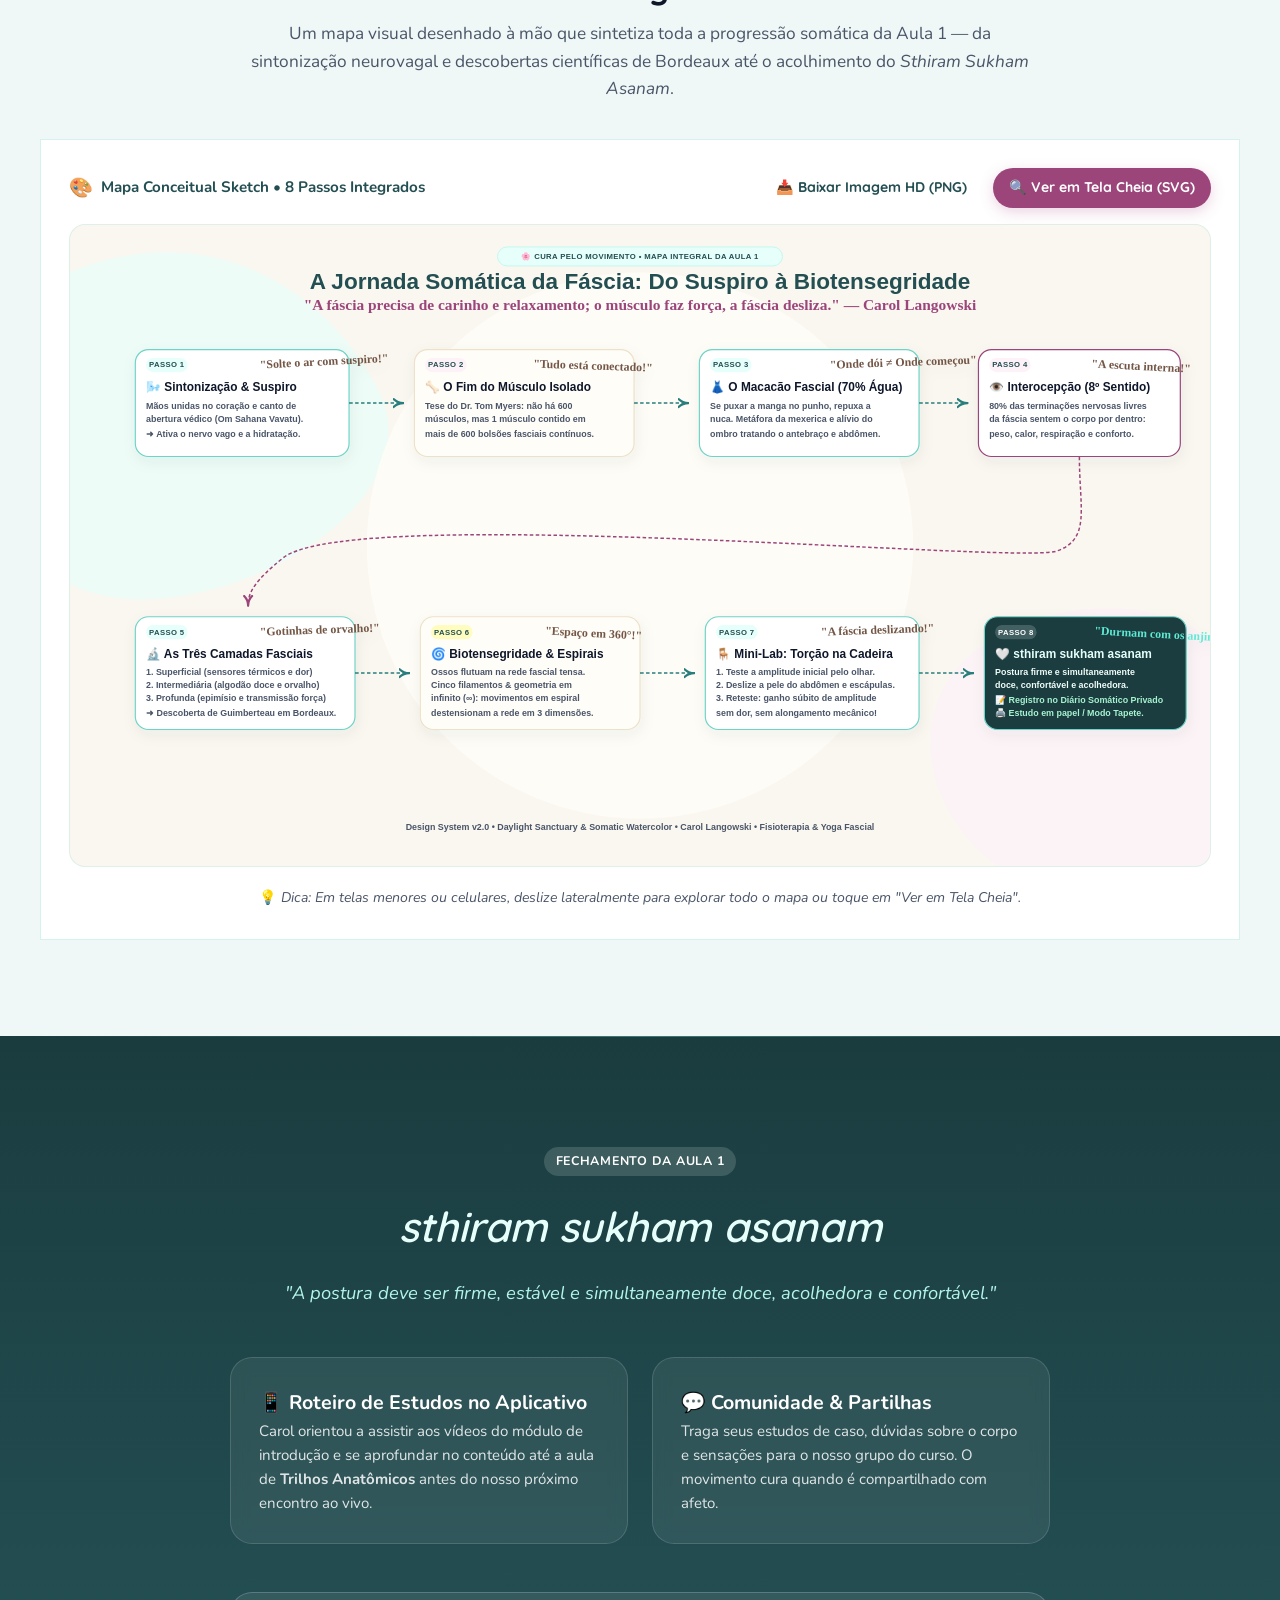
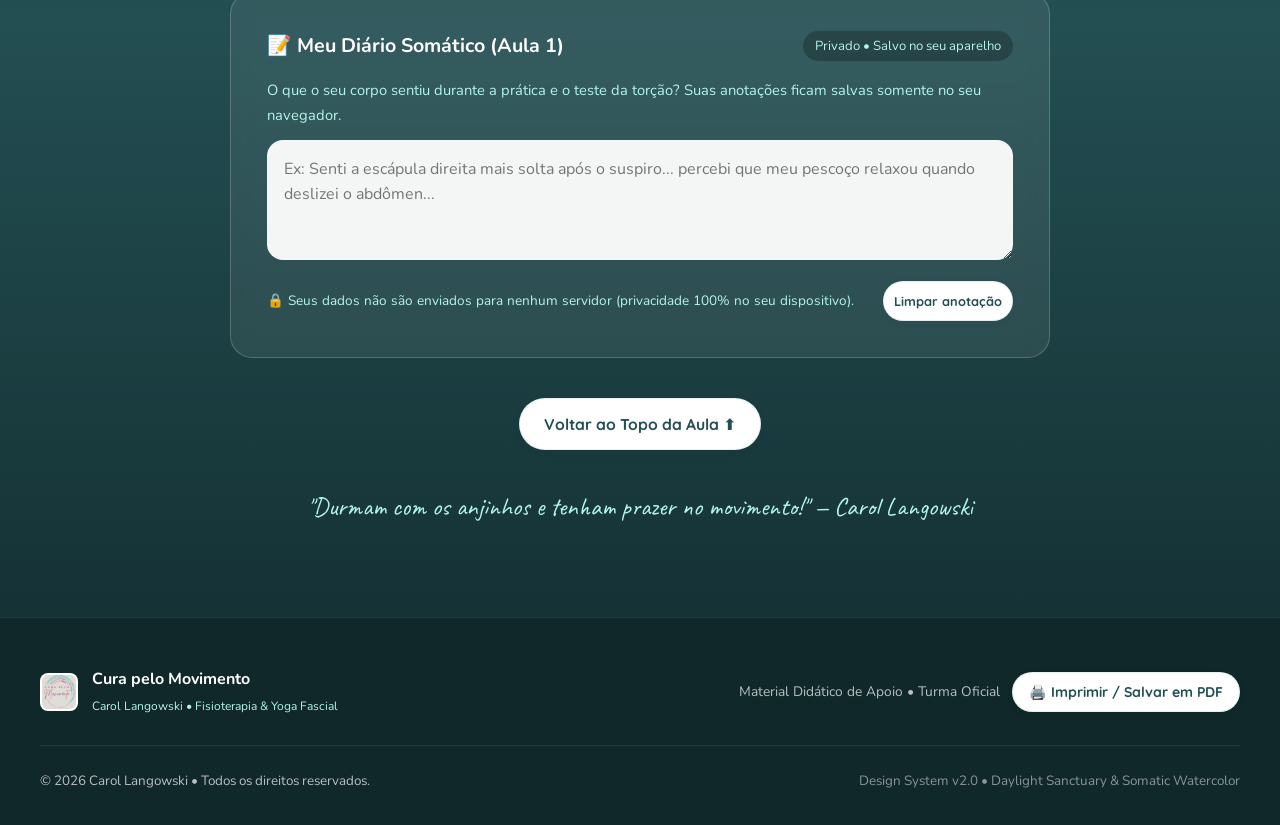
==== commit d24e6cb6: "fix: polish navbar layout, master somatic audio 58s, and add watercolor sketch flowchart (v1.2.2)" ====
--- a/index.html
+++ b/index.html
@@ -31,19 +31,18 @@
       <nav aria-label="Navegação do Guia">
         <ul class="navbar-nav">
           <li><a href="#tese" class="navbar-link">A Tese</a></li>
-          <li><a href="#roupa-interna" class="navbar-link">A Roupa Interna</a></li>
-          <li><a href="#interocepcao" class="navbar-link">Interocepção</a></li>
+          <li><a href="#roupa-interna" class="navbar-link">Roupa Interna</a></li>
           <li><a href="#camadas" class="navbar-link">3 Camadas</a></li>
-          <li><a href="#colageno" class="navbar-link">Colágeno</a></li>
           <li><a href="#biotensegridade" class="navbar-link">Biotensegridade</a></li>
           <li><a href="#glossario" class="navbar-link">Glossário</a></li>
-          <li><a href="#roteiro" class="navbar-link">Roteiro</a></li>
+          <li><a href="#mapa-jornada" class="navbar-link">Mapa Somático</a></li>
         </ul>
       </nav>
 
       <div class="navbar-actions">
-        <button type="button" id="btn-toggle-tapete" class="btn btn-secondary btn-sm" aria-pressed="false" title="Aumenta as letras e realça os exercícios para ver de longe no tapete">🧘‍♀️ Modo Tapete</button>
-        <a href="#santuario-pratica" class="btn btn-primary btn-sm">Ir para o Tapetinho 🧘‍♀️</a>
+        <button type="button" id="btn-toggle-tapete" class="btn btn-tapete-nav" aria-pressed="false" title="Aumenta as letras e realça os exercícios para ver de longe no tapete">
+          🧘‍♀️ Modo Tapete
+        </button>
       </div>
     </div>
     <div id="scroll-progress" class="scroll-progress-bar" role="progressbar" aria-label="Progresso da leitura da aula"></div>
@@ -79,7 +78,7 @@
             <audio id="audio-sintonizacao" src="./assets/audio/sintonizacao-carol.mp3" preload="none"></audio>
             <div style="margin-top:12px;display:flex;gap:10px;flex-wrap:wrap;">
               <button type="button" id="btn-audio-carol" class="btn btn-orchid btn-sm" aria-pressed="false" aria-label="Ouvir voz e mantra da Carol">
-                ▶ Ouvir Voz da Carol (51s)
+                ▶ Ouvir Sintonização &amp; Mantra (58s)
               </button>
               <button type="button" id="btn-play-suspiro" class="btn btn-secondary btn-sm" aria-label="Iniciar respiração com suspiro guiado">
                 🌬️ Iniciar Respiração Guiada
@@ -749,7 +748,52 @@
   </section>
 
   <!-- ========================================================================
-       9. SANTUÁRIO DA PRÁTICA & ROTEIRO DA TURMA (FECHAMENTO)
+       9. MAPA SOMÁTICO & FLUXOGRAMA VISUAL DA JORNADA
+       ======================================================================== -->
+  <section class="section-mapa-jornada" id="mapa-jornada" style="padding:clamp(60px,8vw,96px) 0;background:var(--carol-bg-mist);">
+    <div class="container">
+      <div style="text-align:center;max-width:780px;margin:0 auto 36px;">
+        <span class="tag-pill tag-orchid">🌸 Síntese Visual em Aquarela</span>
+        <h2 style="font-family:var(--font-title);font-size:clamp(1.8rem,3vw,2.4rem);color:var(--carol-ink-title);margin-top:10px;margin-bottom:12px;">
+          A Jornada Somática da Fáscia: Do Suspiro à Biotensegridade
+        </h2>
+        <p style="font-size:1.08rem;color:var(--carol-ink-body);line-height:1.6;">
+          Um mapa visual desenhado à mão que sintetiza toda a progressão somática da Aula 1 — da sintonização neurovagal e descobertas científicas de Bordeaux até o acolhimento do <em>Sthiram Sukham Asanam</em>.
+        </p>
+      </div>
+
+      <!-- Card do Fluxograma com Moldura Orgânica e Ações -->
+      <div class="mapa-jornada-card" style="background:#FFFFFF;border-radius:var(--radius-lg);padding:clamp(16px,3vw,28px);box-shadow:var(--carol-shadow-card);border:1px solid rgba(112,211,199,0.3);position:relative;">
+        <div style="display:flex;justify-content:space-between;align-items:center;margin-bottom:16px;flex-wrap:wrap;gap:12px;">
+          <div style="display:flex;align-items:center;gap:8px;">
+            <span style="font-size:1.2rem;">🎨</span>
+            <strong style="color:var(--carol-deep-teal);font-size:0.95rem;">Mapa Conceitual Sketch • 8 Passos Integrados</strong>
+          </div>
+          <div style="display:flex;gap:10px;flex-wrap:wrap;">
+            <a href="./assets/img/fluxograma-jornada-fascia.png" target="_blank" class="btn btn-outline btn-sm" download="jornada-somatica-carol-langowski.png" style="text-decoration:none;">
+              📥 Baixar Imagem HD (PNG)
+            </a>
+            <a href="./assets/img/fluxograma-jornada-fascia.svg" target="_blank" class="btn btn-orchid btn-sm" style="text-decoration:none;">
+              🔍 Ver em Tela Cheia (SVG)
+            </a>
+          </div>
+        </div>
+
+        <div class="mapa-jornada-wrapper" style="border-radius:var(--radius-md);background:#FAF7F0;border:1px solid rgba(112,211,199,0.2);box-shadow:inset 0 2px 8px rgba(0,0,0,0.02);">
+          <img src="./assets/img/fluxograma-jornada-fascia.svg" alt="Fluxograma Somático da Aula 1 — Da Sintonização e Suspiro à Biotensegridade e Santuário de Prática" style="width:100%;max-width:100%;height:auto;display:block;border-radius:var(--radius-md);" loading="lazy">
+        </div>
+
+        <div style="margin-top:16px;text-align:center;">
+          <small style="color:var(--carol-warm-taupe);font-size:0.88rem;">
+            💡 <em>Dica: Em telas menores ou celulares, deslize lateralmente para explorar todo o mapa ou toque em "Ver em Tela Cheia".</em>
+          </small>
+        </div>
+      </div>
+    </div>
+  </section>
+
+  <!-- ========================================================================
+       10. SANTUÁRIO DA PRÁTICA & ROTEIRO DA TURMA (FECHAMENTO)
        ======================================================================== -->
   <section class="section-santuario" id="santuario-pratica">
     <div class="container santuario-inner">
--- a/assets/css/styles.css
+++ b/assets/css/styles.css
@@ -163,13 +163,15 @@
   align-items: center;
   justify-content: space-between;
   padding: 12px 0;
-  gap: 16px;
+  gap: 20px;
+  flex-wrap: nowrap;
 }
 
 .navbar-brand {
   display: flex;
   align-items: center;
   gap: 12px;
+  flex-shrink: 0;
 }
 
 .navbar-brand-logo {
@@ -180,11 +182,13 @@
   background: #FFF;
   padding: 2px;
   box-shadow: var(--shadow-sm);
+  flex-shrink: 0;
 }
 
 .navbar-brand-text {
   display: flex;
   flex-direction: column;
+  white-space: nowrap;
 }
 
 .navbar-brand-title {
@@ -193,33 +197,37 @@
   font-size: 1.05rem;
   color: var(--carol-deep-teal);
   line-height: 1.2;
+  white-space: nowrap;
 }
 
 .navbar-brand-sub {
-  font-size: 0.78rem;
+  font-size: 0.76rem;
   color: var(--carol-orchid);
   font-weight: 600;
   letter-spacing: 0.04em;
   text-transform: uppercase;
+  white-space: nowrap;
 }
 
 .navbar-nav {
   display: flex;
   align-items: center;
-  gap: 20px;
+  gap: 10px;
   list-style: none;
+  flex-shrink: 0;
 }
 
 .navbar-link {
   font-family: var(--font-title);
   font-weight: 600;
-  font-size: 0.94rem;
+  font-size: 0.92rem;
   color: var(--carol-ink-sub);
   padding: 8px 14px;
   min-height: 40px;
   display: inline-flex;
   align-items: center;
   border-radius: var(--radius-pill);
+  white-space: nowrap; /* Garante que nunca quebre texto verticalmente */
   transition: all 0.2s ease;
 }
 
@@ -232,10 +240,31 @@
   display: flex;
   align-items: center;
   gap: 12px;
-}
-
-.navbar-actions .btn {
-  width: auto; /* Previne que regras mobile forcem 100% na navbar */
+  flex-shrink: 0;
+}
+
+.btn-tapete-nav {
+  white-space: nowrap !important;
+  font-family: var(--font-title);
+  font-weight: 700;
+  font-size: 0.88rem;
+  padding: 8px 18px;
+  border-radius: var(--radius-pill);
+  border: 1.5px solid var(--carol-vibrant-teal);
+  color: var(--carol-deep-teal);
+  background: #FFFFFF;
+  display: inline-flex;
+  align-items: center;
+  gap: 8px;
+  box-shadow: var(--shadow-sm);
+  cursor: pointer;
+  transition: all 0.25s ease;
+}
+
+.btn-tapete-nav:hover {
+  background: var(--carol-ice-mint);
+  border-color: var(--carol-deep-teal);
+  transform: translateY(-1px);
 }
 
 /* Indicador de Leitura no Topo */
@@ -971,6 +1000,22 @@
 }
 
 @media (max-width: 480px) {
+  .navbar-inner {
+    gap: 8px;
+  }
+  .navbar-brand {
+    gap: 8px;
+  }
+  .navbar-brand-logo {
+    width: 38px;
+    height: 38px;
+  }
+  .navbar-brand-title {
+    font-size: 0.92rem;
+  }
+  .navbar-brand-sub {
+    font-size: 0.68rem;
+  }
   .fluidez-row-card {
     flex-direction: column;
     padding: 14px;
@@ -979,22 +1024,50 @@
   .navbar-actions {
     gap: 6px;
   }
-  .navbar-actions .btn {
+  .navbar-actions .btn,
+  .navbar-actions .btn-tapete-nav {
     padding: 6px 10px;
     font-size: 0.8rem;
   }
 }
 
+/* Blindagem da Seção do Mapa Somático contra Overflow */
+.mapa-jornada-card {
+  max-width: 100%;
+  overflow: hidden;
+  box-sizing: border-box;
+}
+
+.mapa-jornada-wrapper {
+  width: 100%;
+  max-width: 100%;
+  overflow-x: auto;
+  -webkit-overflow-scrolling: touch;
+  box-sizing: border-box;
+}
+
 @media (max-width: 360px) {
+  .navbar-inner {
+    gap: 6px;
+  }
+  .navbar-brand {
+    gap: 6px;
+  }
   .navbar-brand-sub {
     display: none;
   }
+  .navbar-brand-title {
+    font-size: 0.82rem;
+  }
   .navbar-brand-logo {
-    width: 36px;
-    height: 36px;
-  }
-  .navbar-actions a[href="#santuario-pratica"] {
-    display: none;
+    width: 30px;
+    height: 30px;
+    padding: 1px;
+  }
+  .navbar-actions .btn,
+  .navbar-actions .btn-tapete-nav {
+    padding: 4px 8px;
+    font-size: 0.72rem;
   }
 }
 
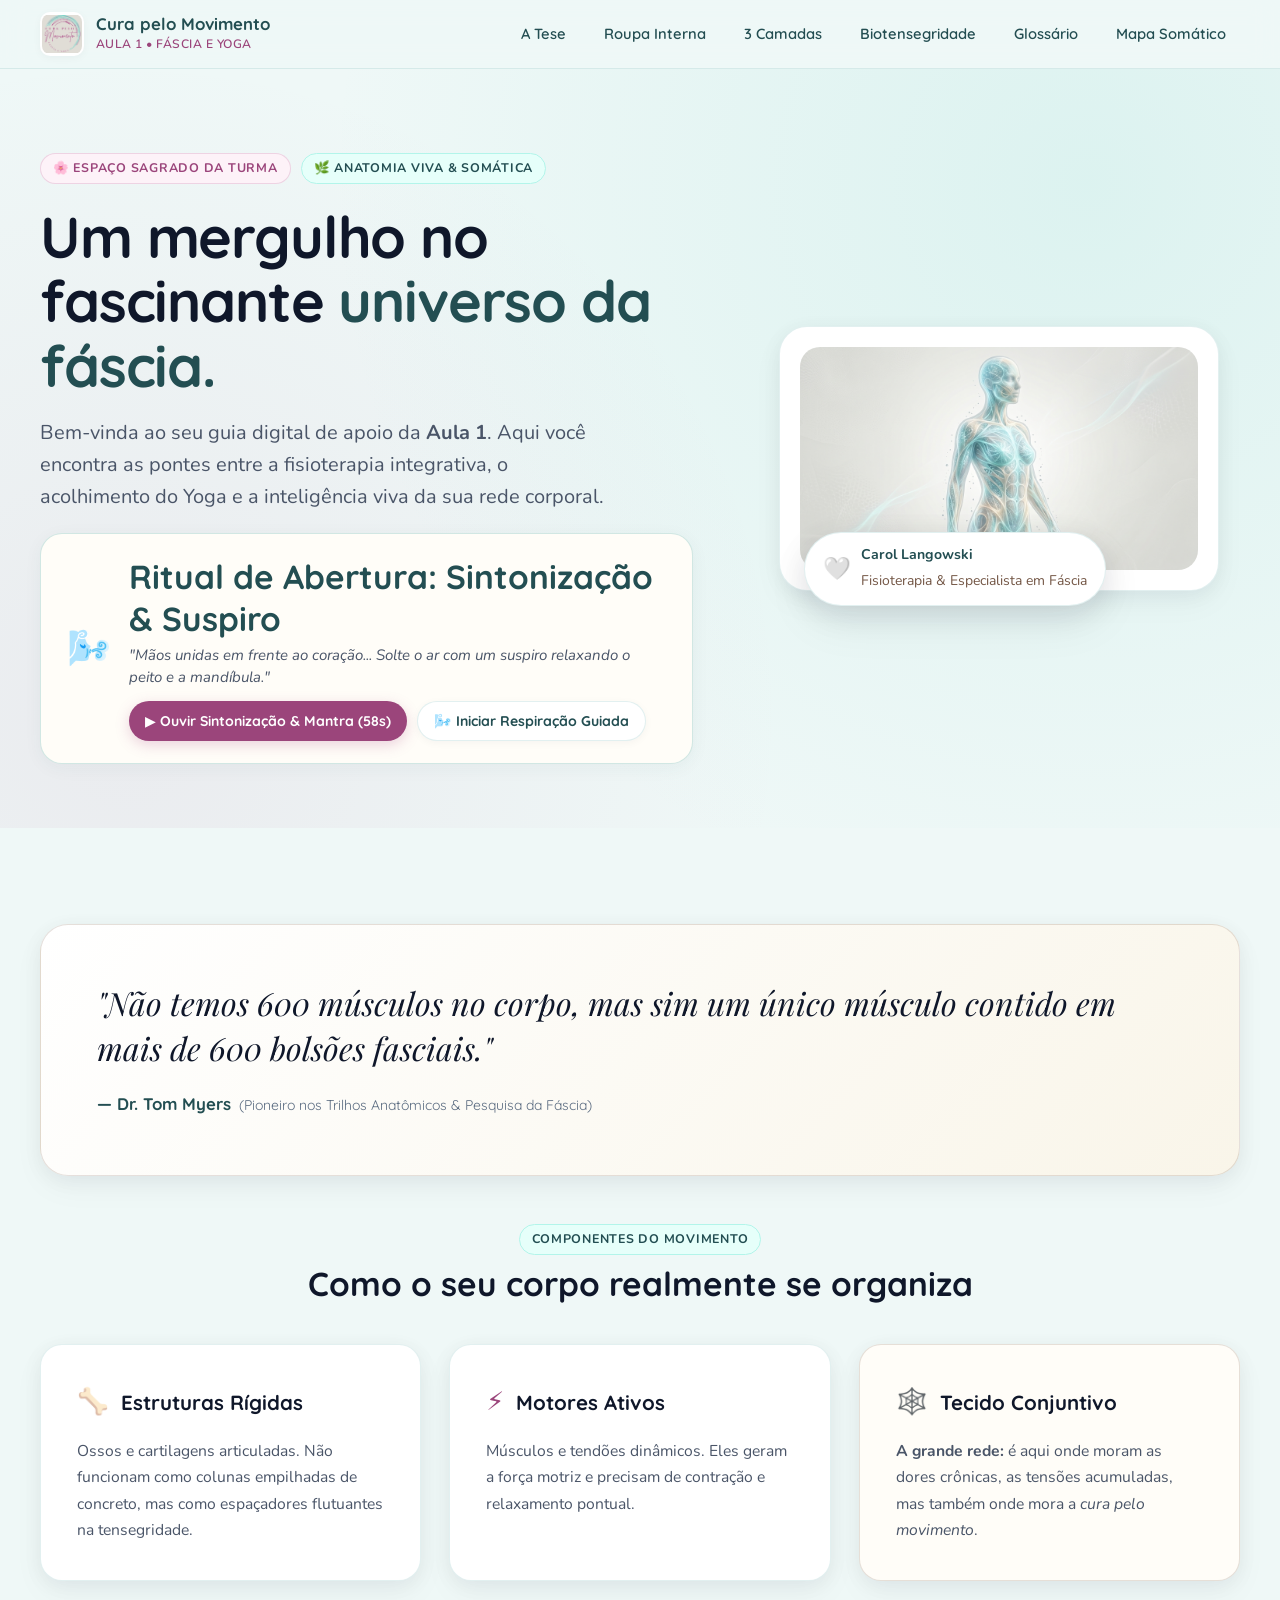
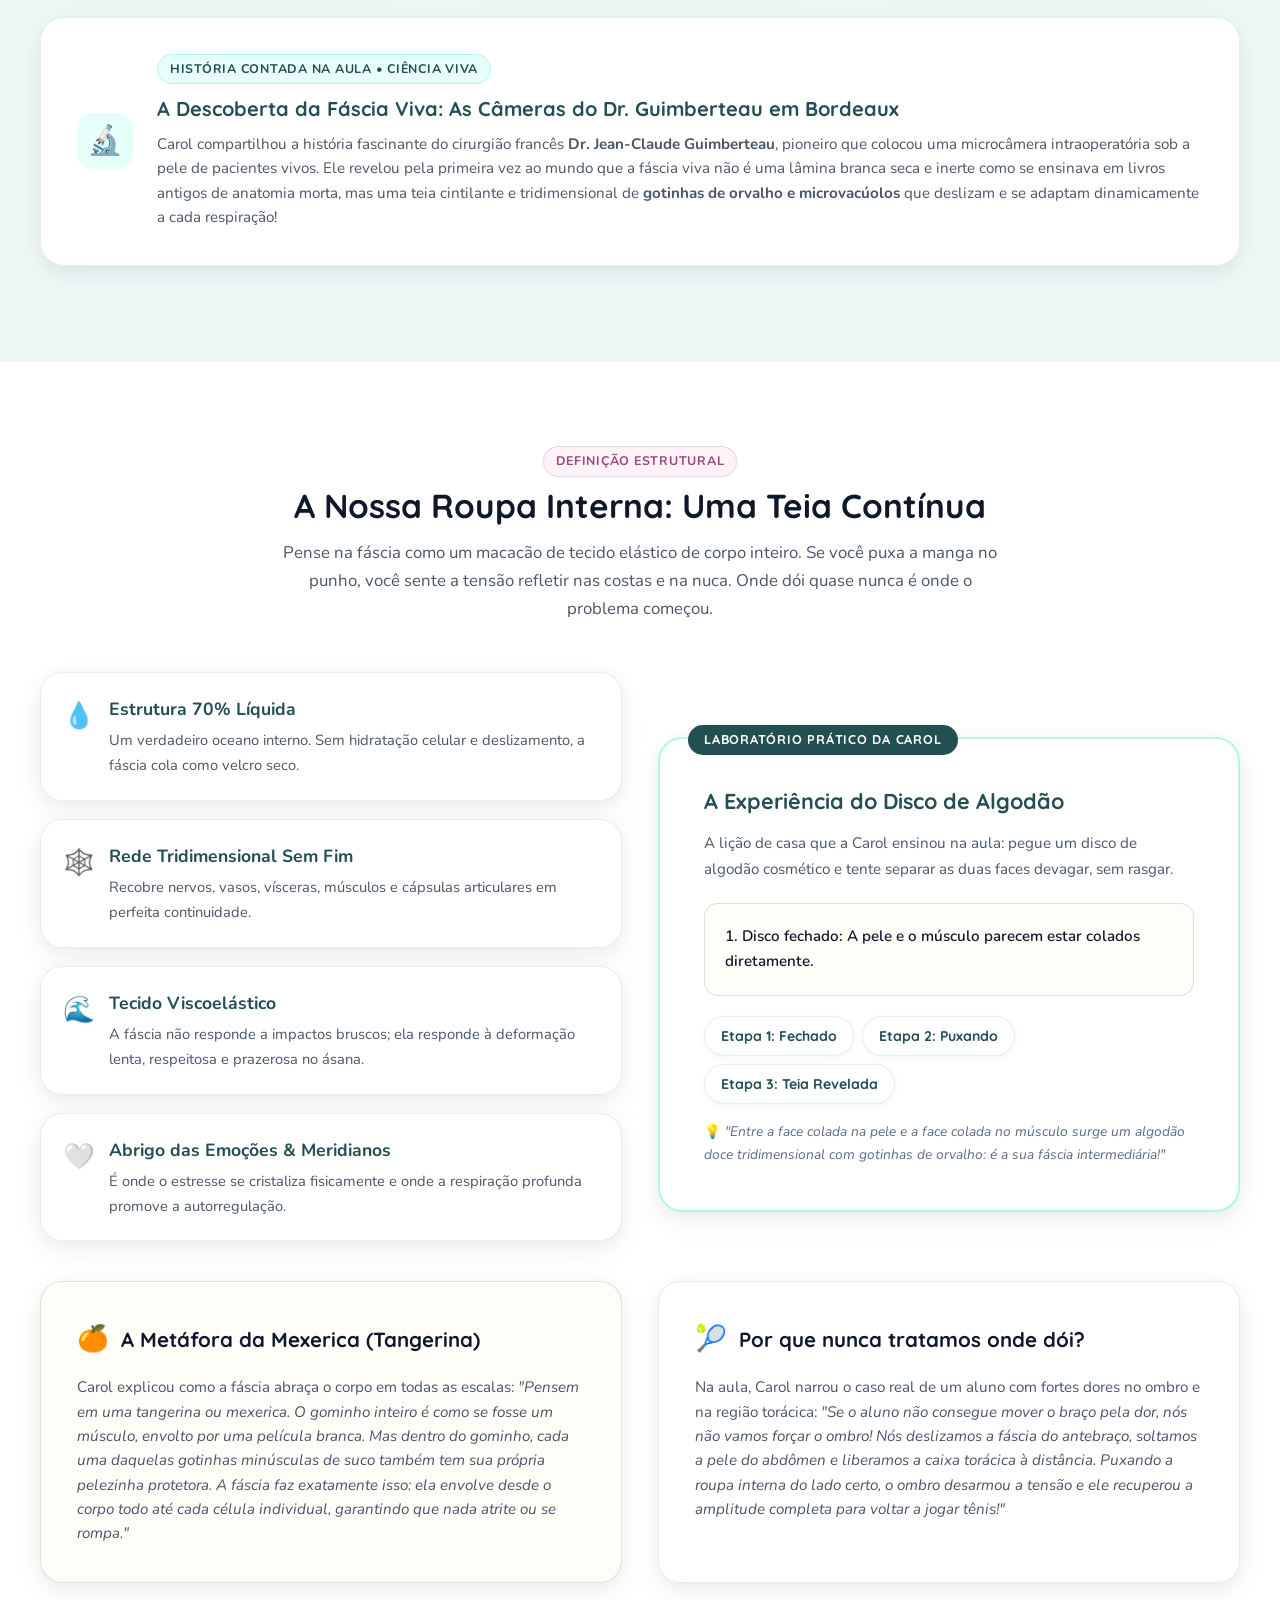
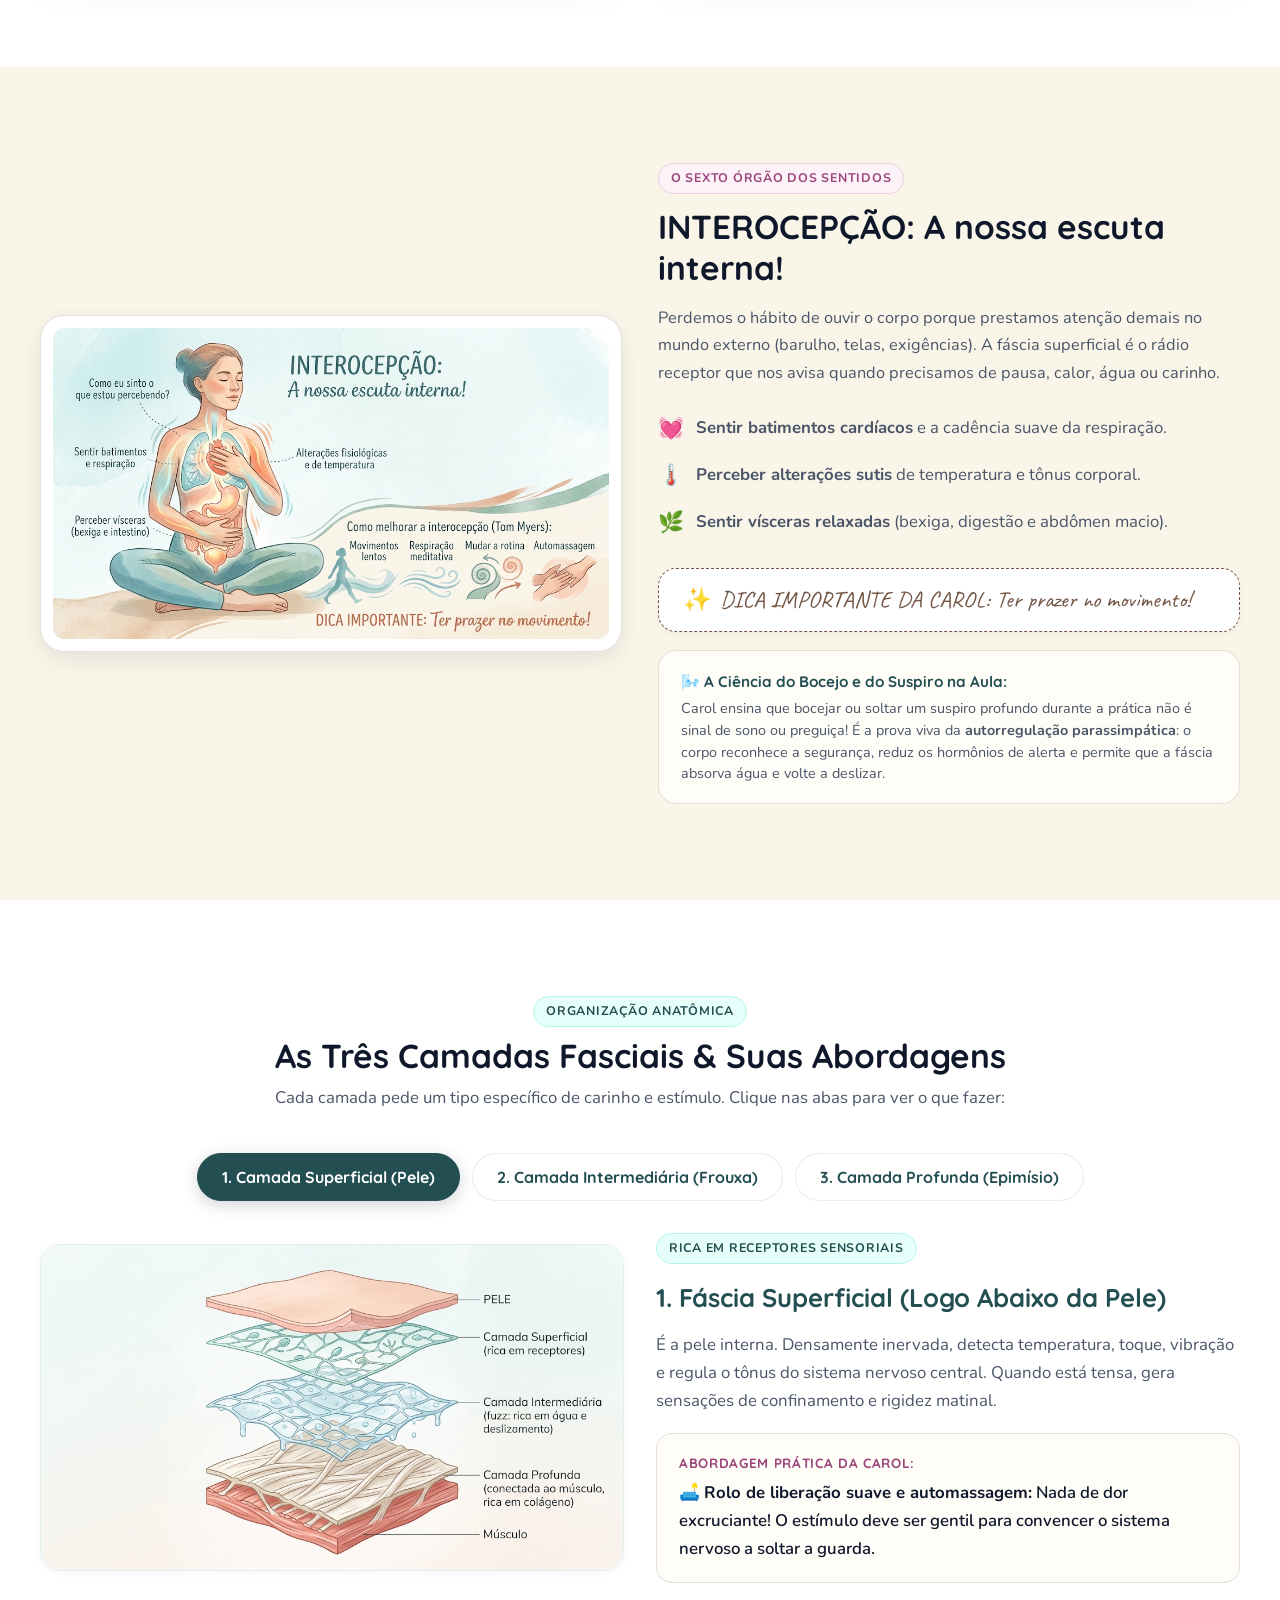
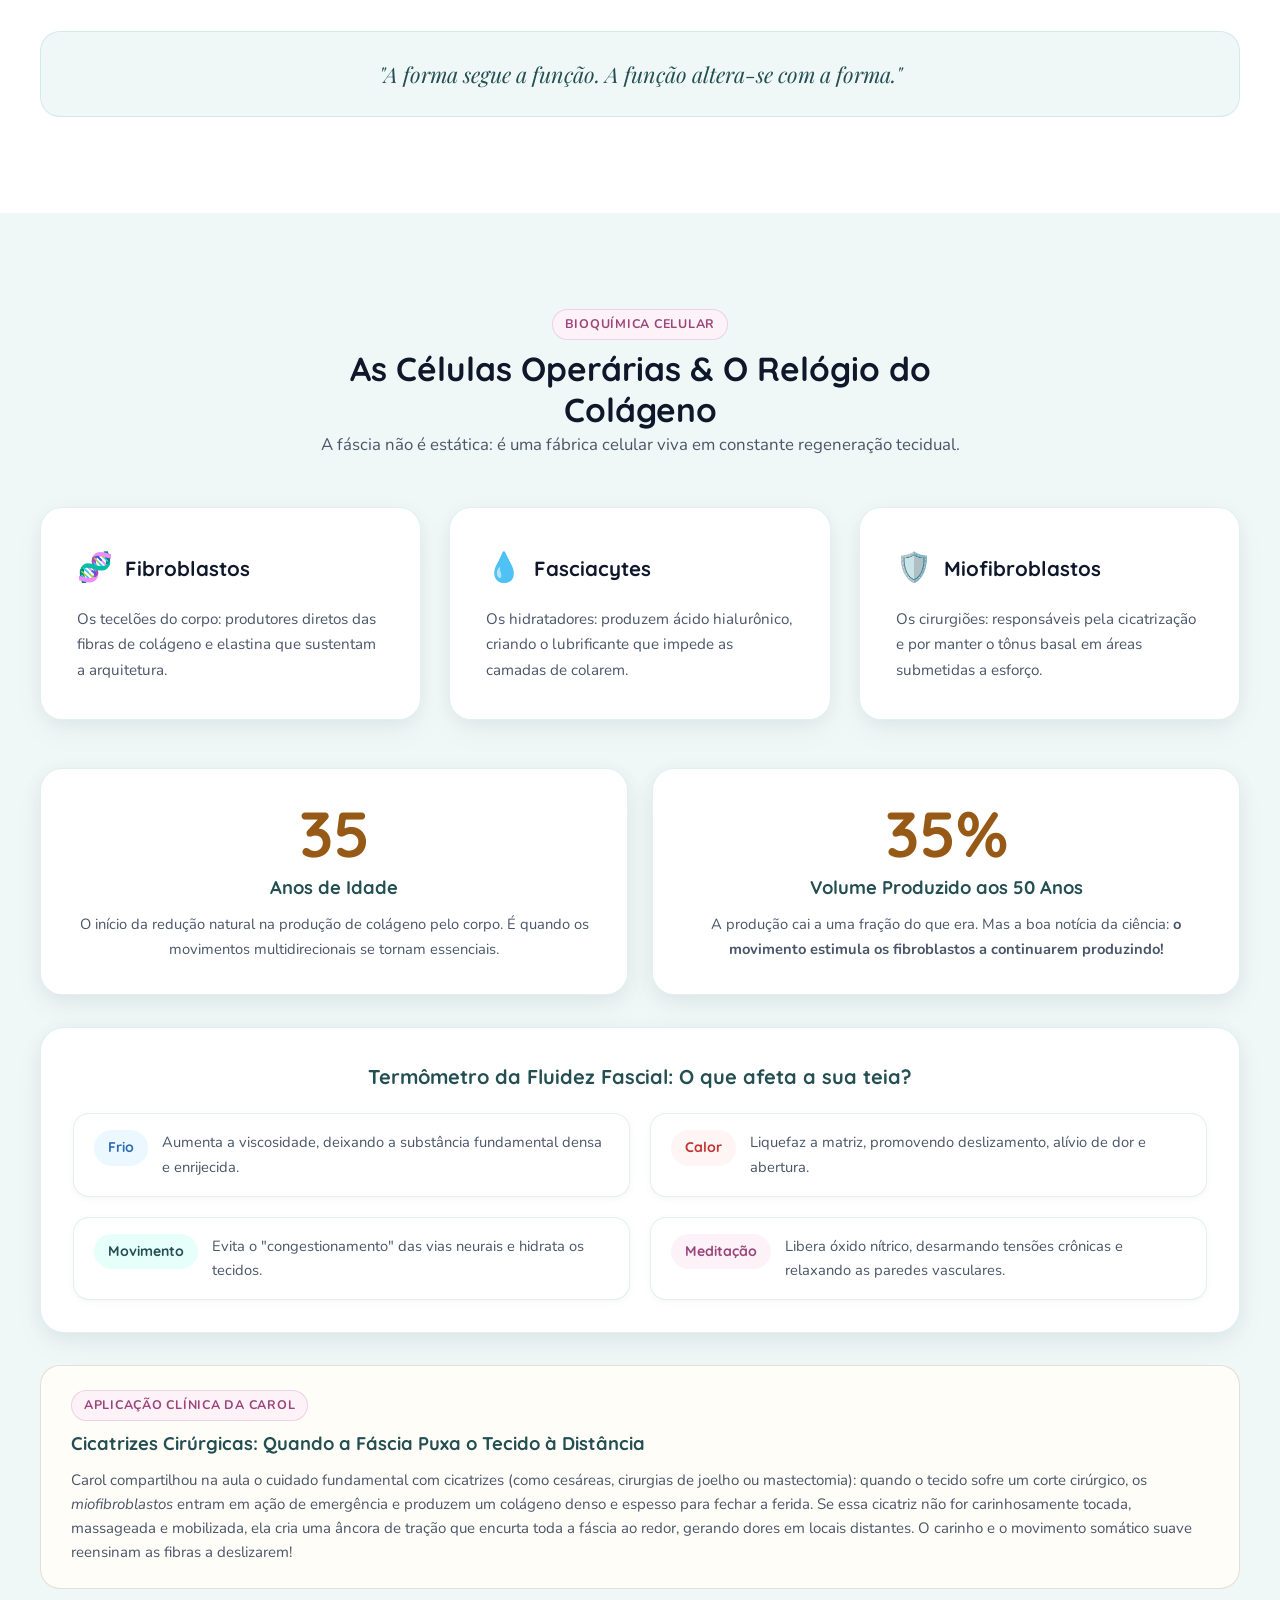
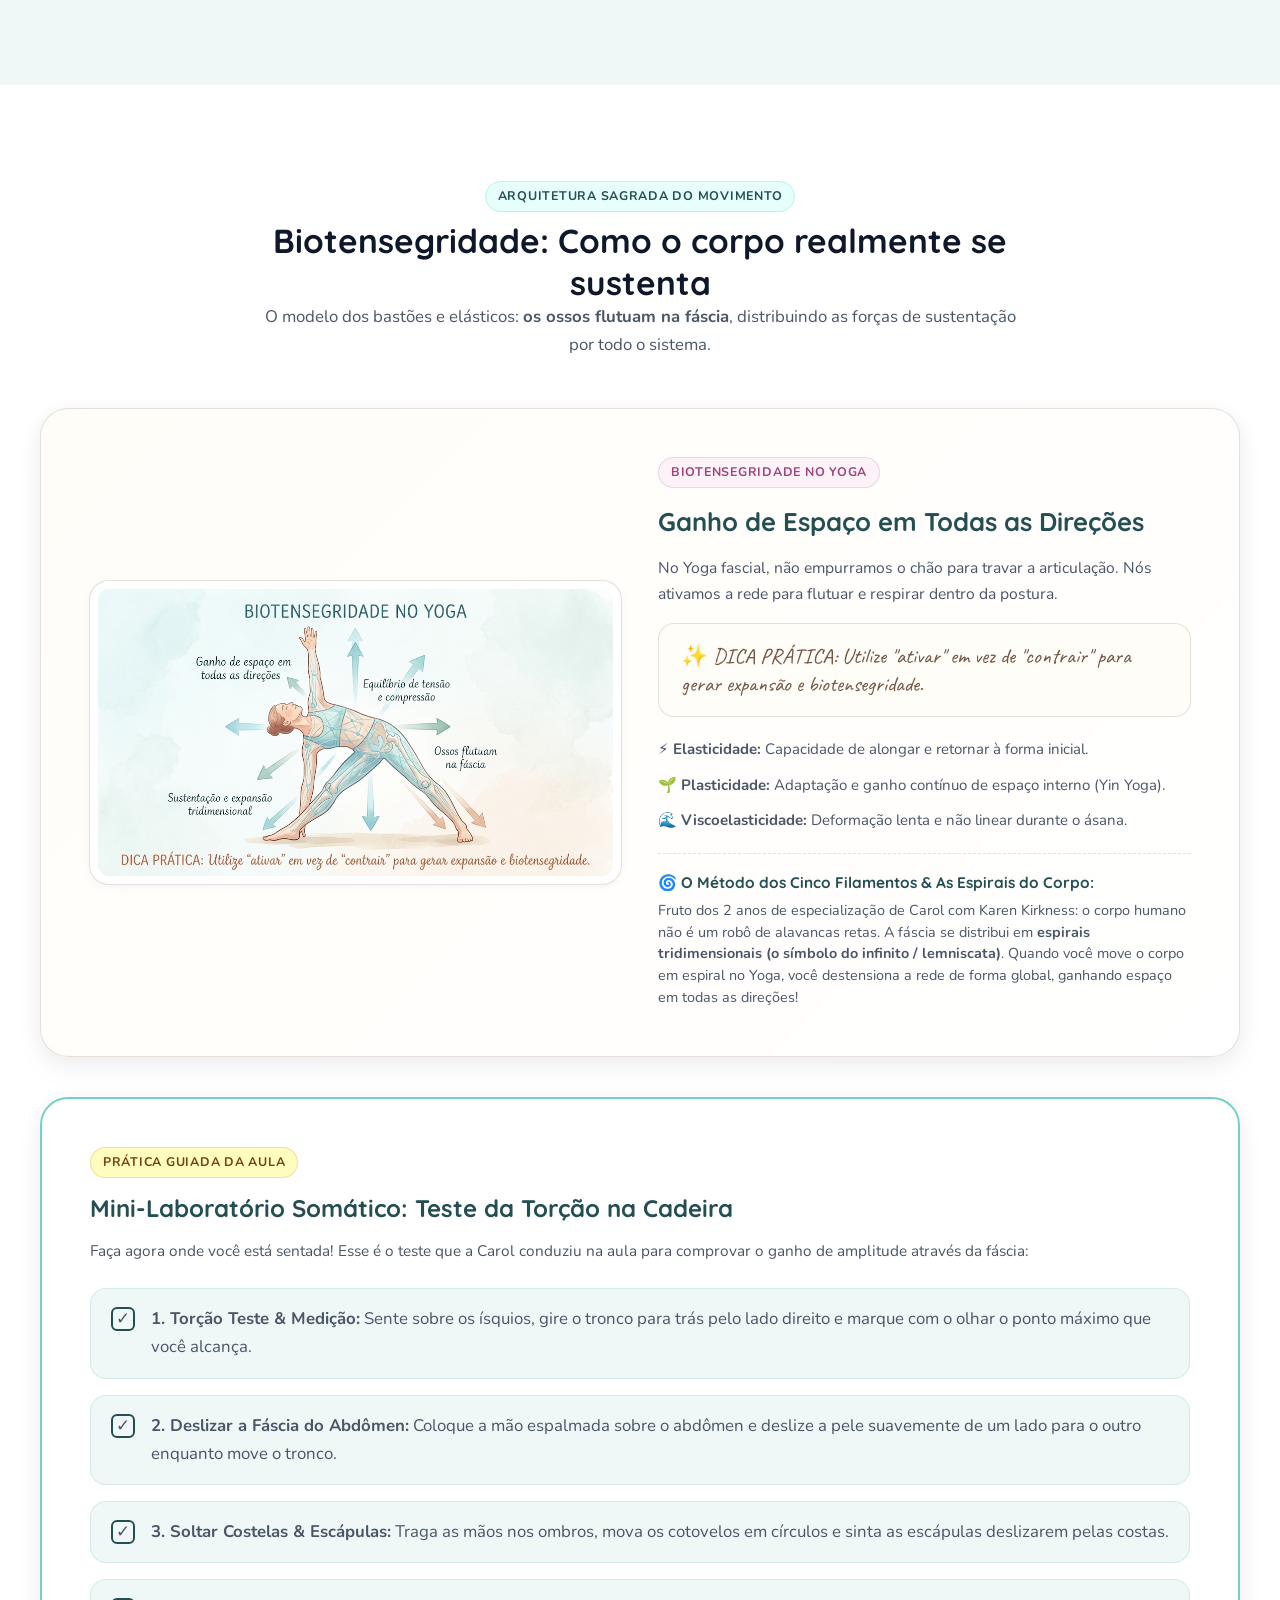
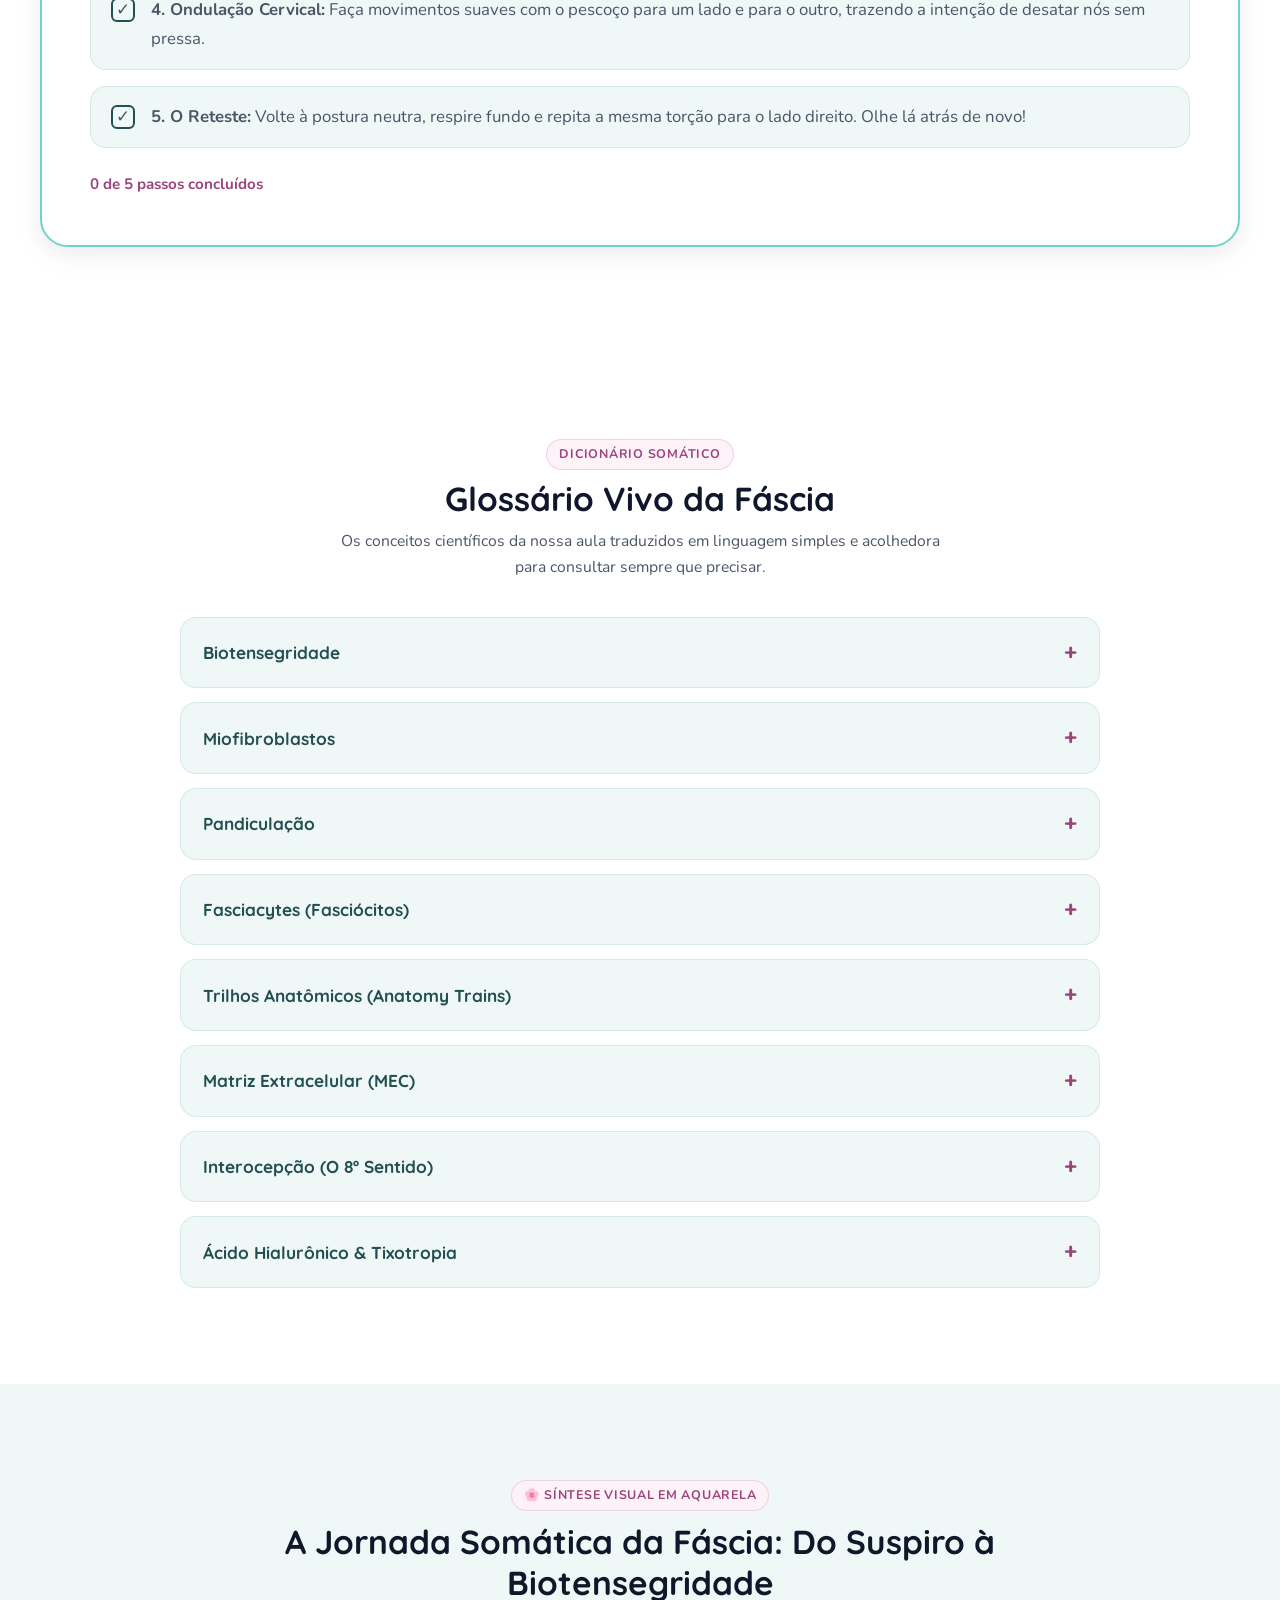
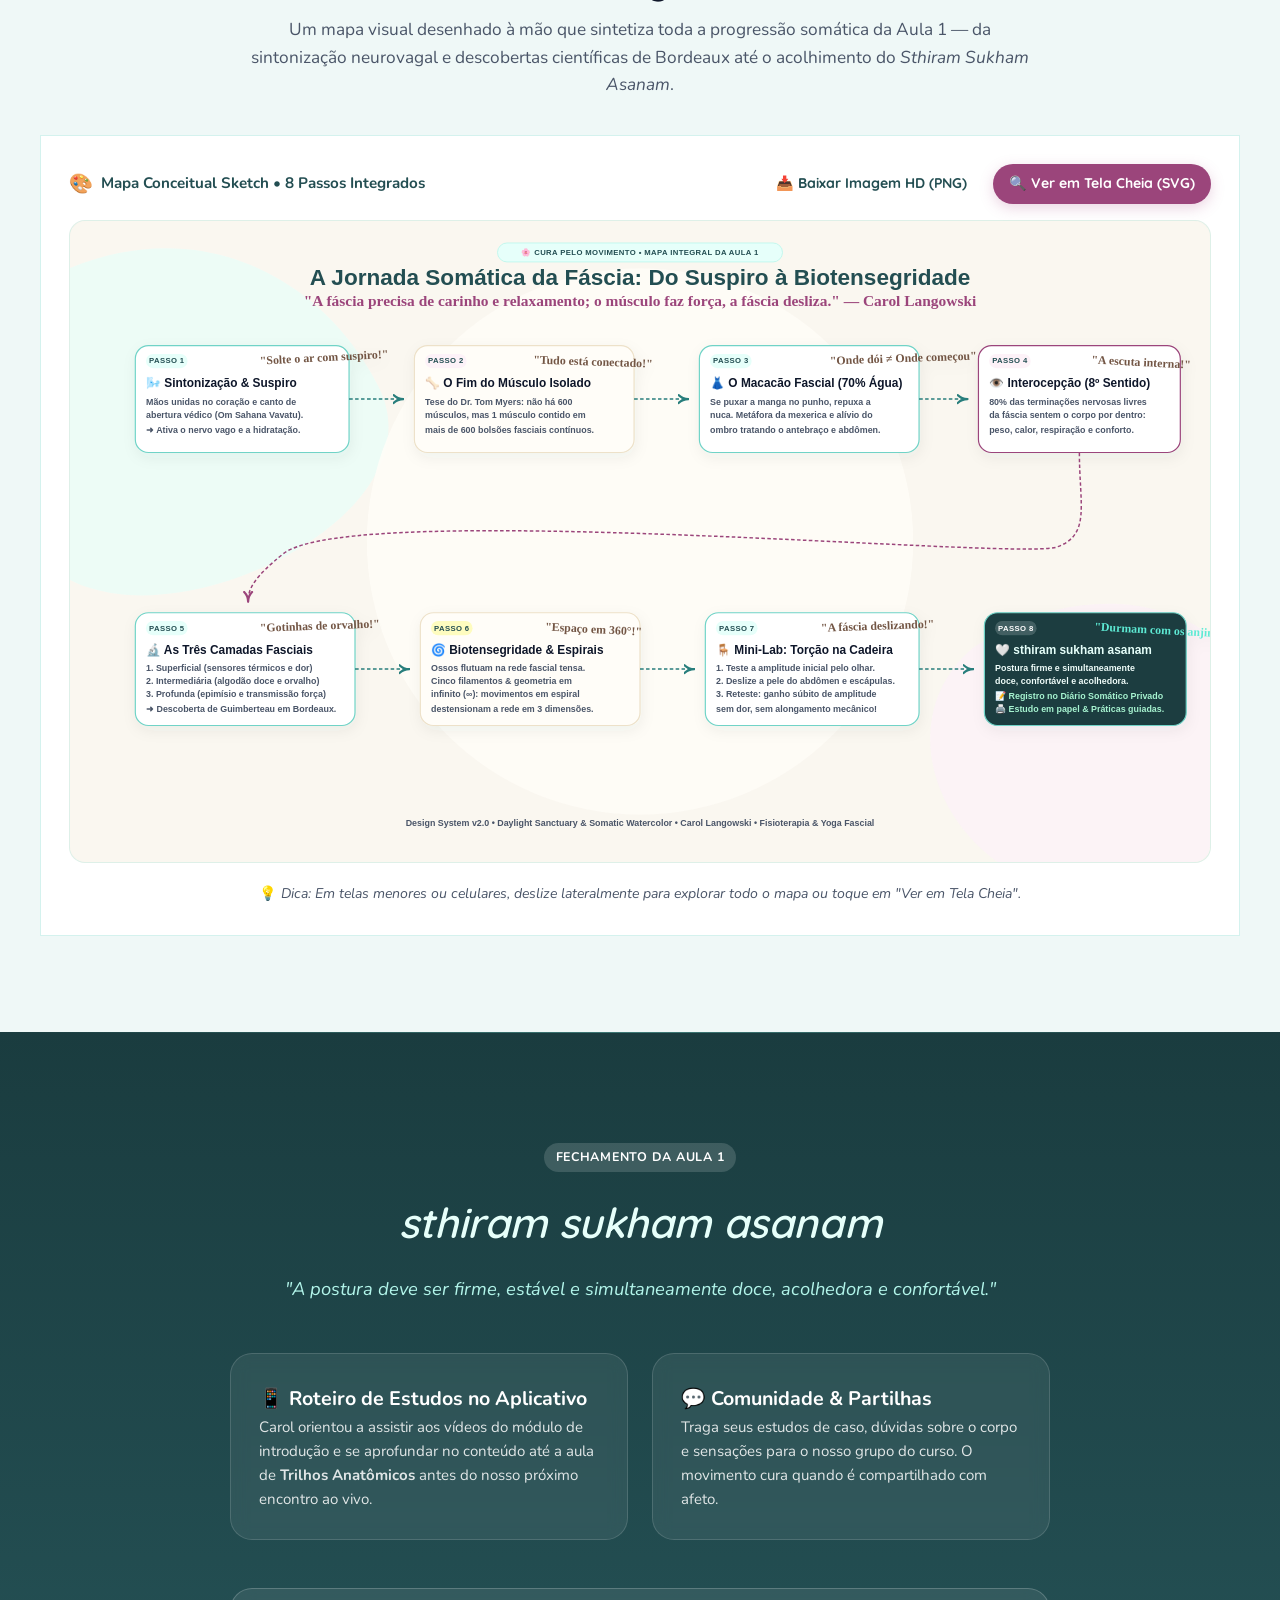
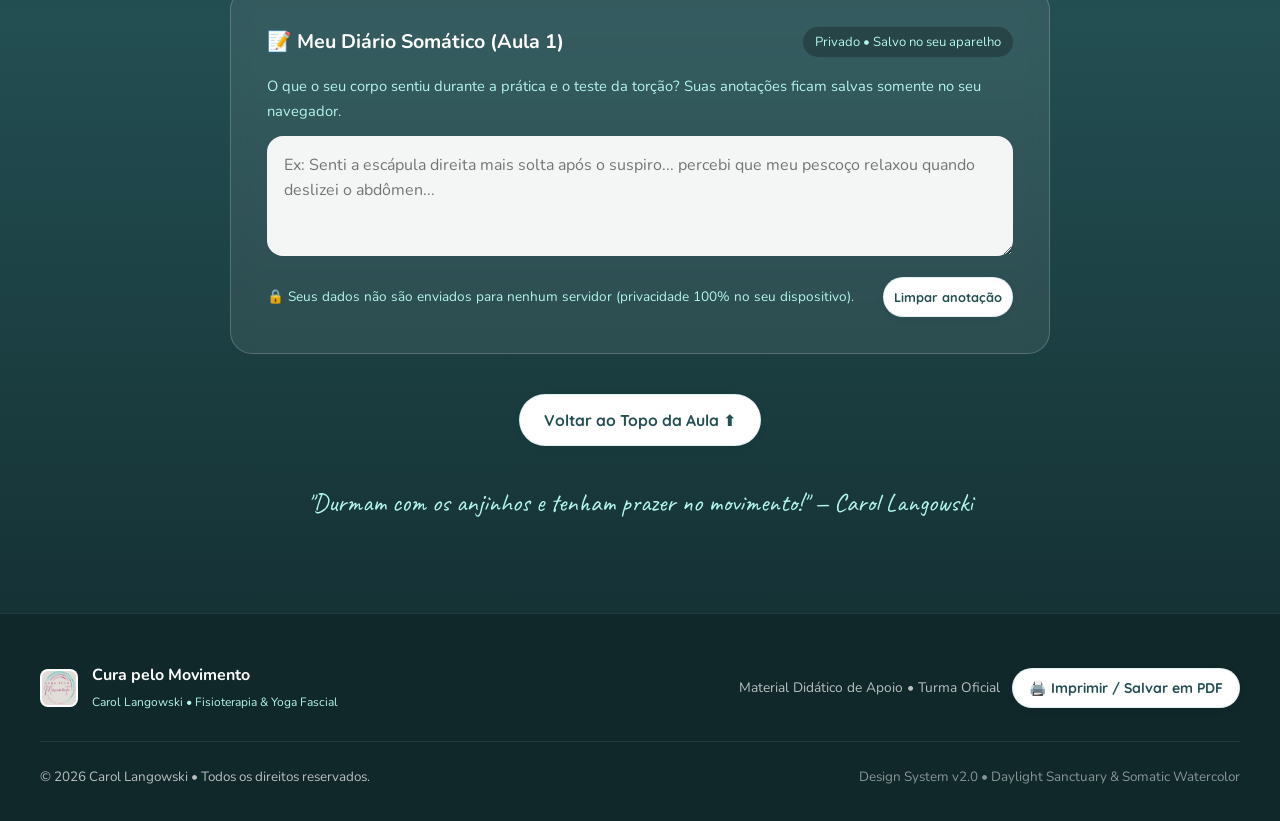
==== commit fdc99217: "refactor: remove Tapete Mode buttons and simplify navbar to ultra-clean layout (v1.2.3)" ====
--- a/index.html
+++ b/index.html
@@ -38,12 +38,6 @@
           <li><a href="#mapa-jornada" class="navbar-link">Mapa Somático</a></li>
         </ul>
       </nav>
-
-      <div class="navbar-actions">
-        <button type="button" id="btn-toggle-tapete" class="btn btn-tapete-nav" aria-pressed="false" title="Aumenta as letras e realça os exercícios para ver de longe no tapete">
-          🧘‍♀️ Modo Tapete
-        </button>
-      </div>
     </div>
     <div id="scroll-progress" class="scroll-progress-bar" role="progressbar" aria-label="Progresso da leitura da aula"></div>
   </header>
--- a/assets/css/styles.css
+++ b/assets/css/styles.css
@@ -243,30 +243,6 @@
   flex-shrink: 0;
 }
 
-.btn-tapete-nav {
-  white-space: nowrap !important;
-  font-family: var(--font-title);
-  font-weight: 700;
-  font-size: 0.88rem;
-  padding: 8px 18px;
-  border-radius: var(--radius-pill);
-  border: 1.5px solid var(--carol-vibrant-teal);
-  color: var(--carol-deep-teal);
-  background: #FFFFFF;
-  display: inline-flex;
-  align-items: center;
-  gap: 8px;
-  box-shadow: var(--shadow-sm);
-  cursor: pointer;
-  transition: all 0.25s ease;
-}
-
-.btn-tapete-nav:hover {
-  background: var(--carol-ice-mint);
-  border-color: var(--carol-deep-teal);
-  transform: translateY(-1px);
-}
-
 /* Indicador de Leitura no Topo */
 .scroll-progress-bar {
   position: absolute;
@@ -1024,8 +1000,7 @@
   .navbar-actions {
     gap: 6px;
   }
-  .navbar-actions .btn,
-  .navbar-actions .btn-tapete-nav {
+  .navbar-actions .btn {
     padding: 6px 10px;
     font-size: 0.8rem;
   }
@@ -1064,8 +1039,7 @@
     height: 30px;
     padding: 1px;
   }
-  .navbar-actions .btn,
-  .navbar-actions .btn-tapete-nav {
+  .navbar-actions .btn {
     padding: 4px 8px;
     font-size: 0.72rem;
   }
@@ -1097,40 +1071,7 @@
   }
 }
 
-/* 17. MODO TAPETE (LEITURA CONFORTÁVEL A 1,5M) */
-body.tapete-mode {
-  font-size: 1.25rem;
-  line-height: 1.82;
-}
-
-body.tapete-mode .container {
-  width: min(100% - 24px, 1260px);
-}
-
-body.tapete-mode .hero-title {
-  font-size: clamp(2.8rem, 5vw, 4.2rem);
-}
-
-body.tapete-mode .ritual-suspiro-card,
-body.tapete-mode .torcao-interactive-card,
-body.tapete-mode .mini-lab-card {
-  border: 3px solid var(--carol-vibrant-teal);
-  box-shadow: 0 0 28px rgba(49, 151, 149, 0.28);
-}
-
-body.tapete-mode .torcao-step-item {
-  padding: 20px 24px;
-  font-size: 1.2rem;
-}
-
-body.tapete-mode #btn-toggle-tapete {
-  background: var(--carol-vibrant-teal);
-  color: #FFFFFF !important;
-  border-color: var(--carol-vibrant-teal);
-  box-shadow: 0 0 14px rgba(49, 151, 149, 0.4);
-}
-
-/* 18. GLOSSÁRIO VIVO DO CORPO (ACORDEÃO <details>) */
+/* 17. GLOSSÁRIO VIVO DO CORPO (ACORDEÃO <details>) */
 .section-glossario {
   padding: clamp(60px, 8vw, 96px) 0;
   background: #FFFFFF;
@@ -1287,7 +1228,6 @@
   #audio-sintonizacao,
   #btn-play-suspiro,
   #btn-audio-carol,
-  #btn-toggle-tapete,
   #btn-print-page,
   .diario-actions,
   .footer-carol {
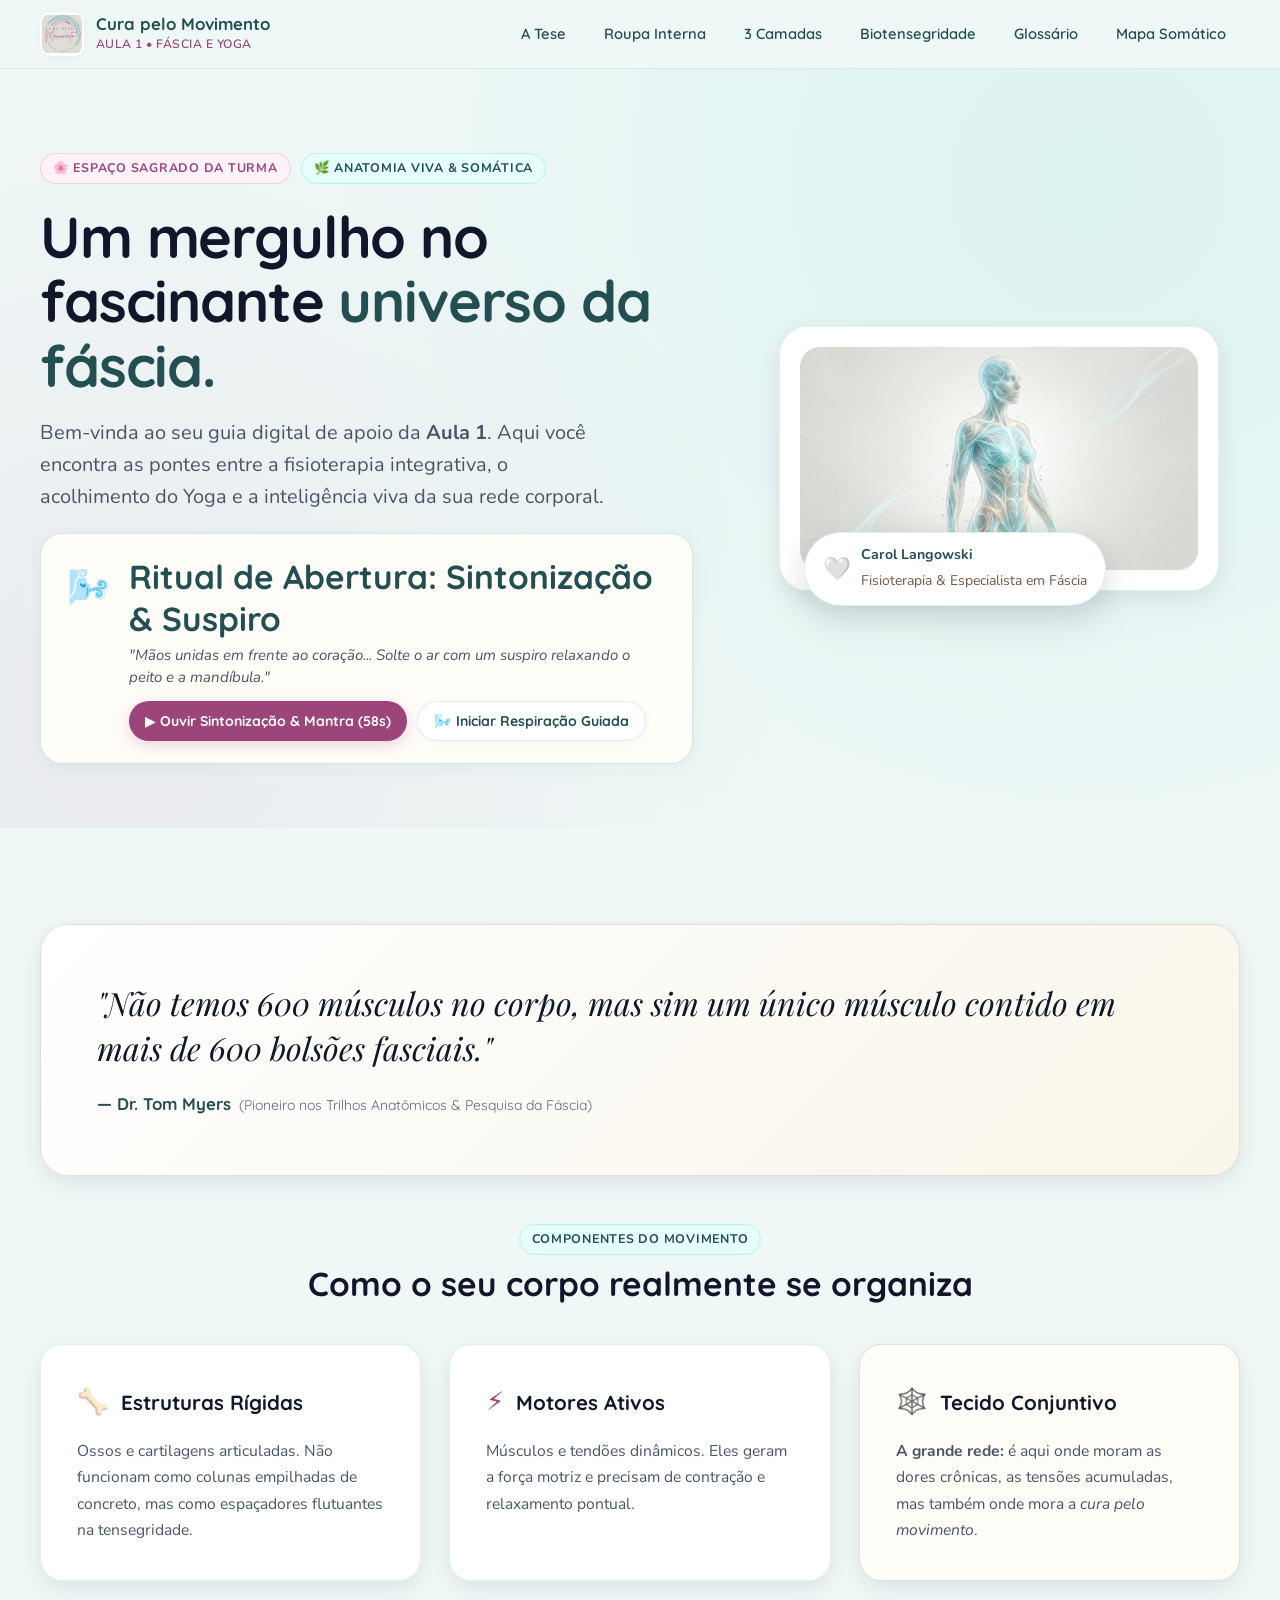
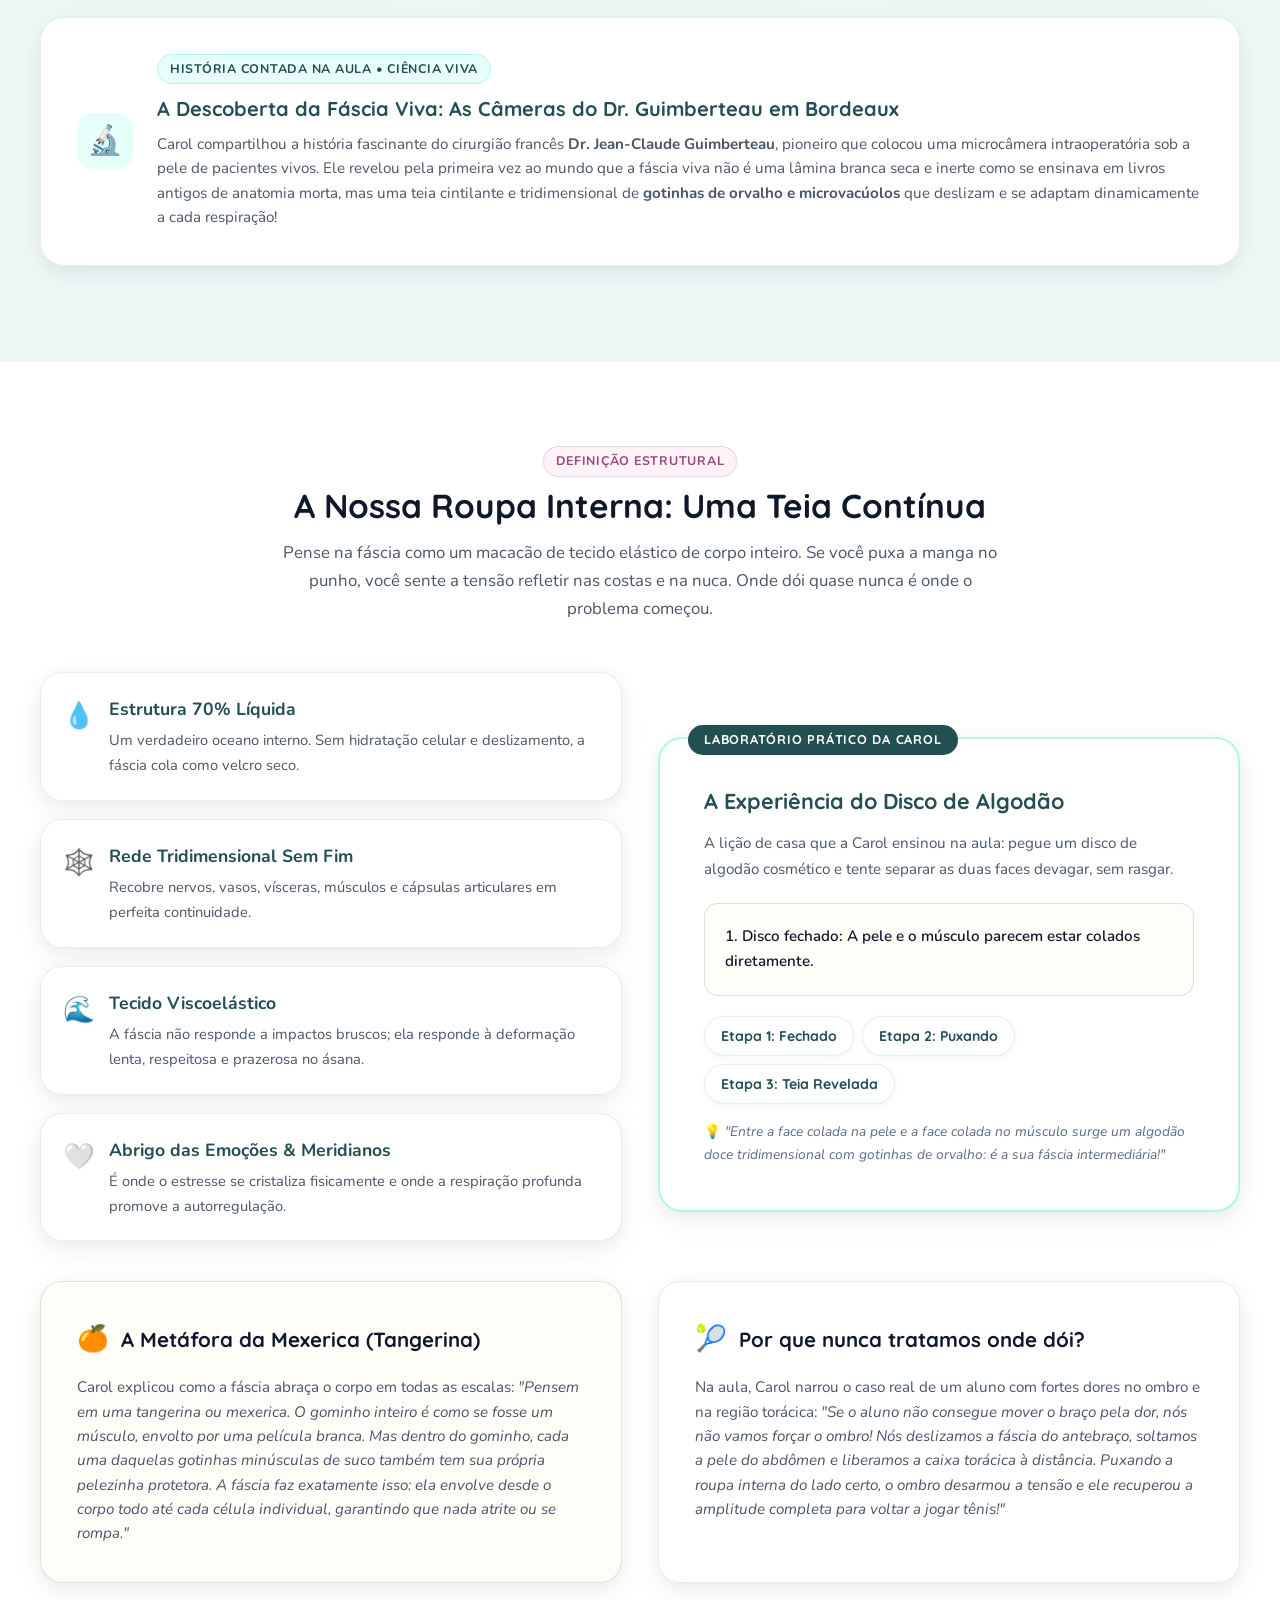
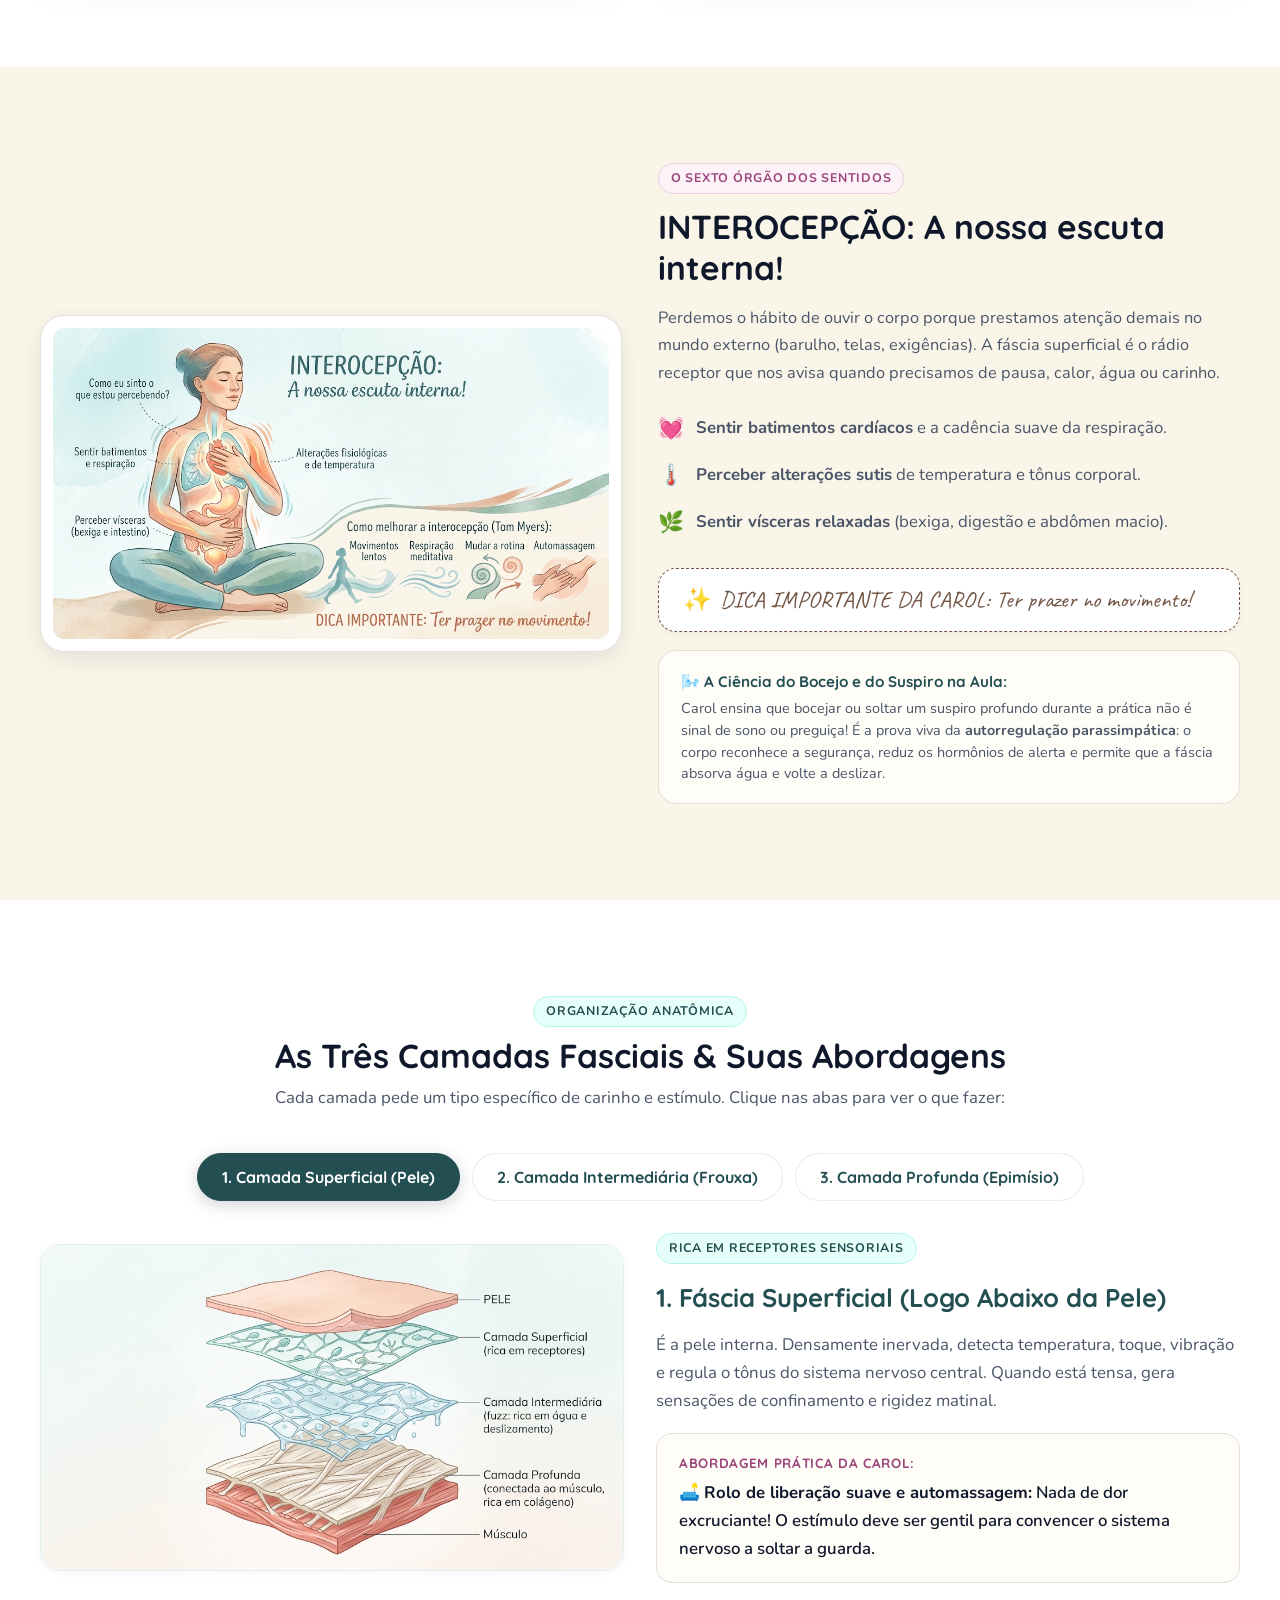
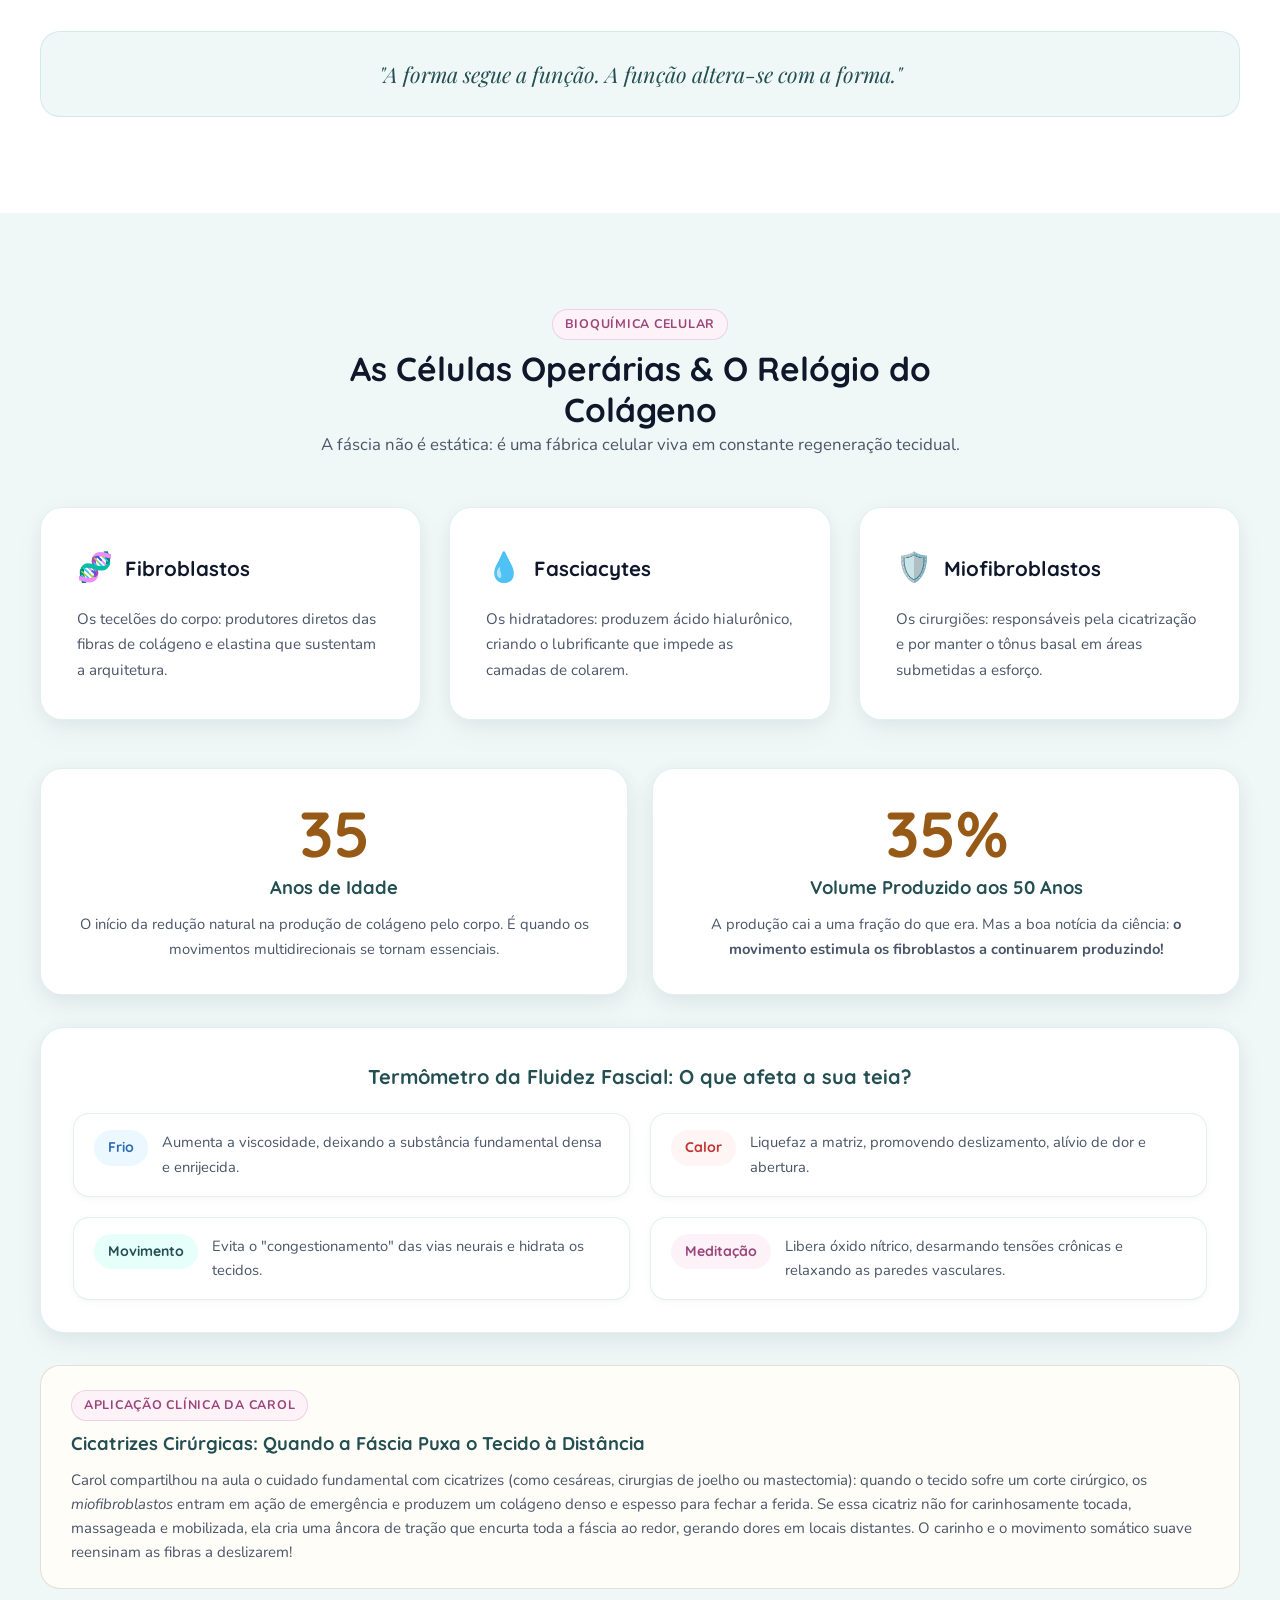
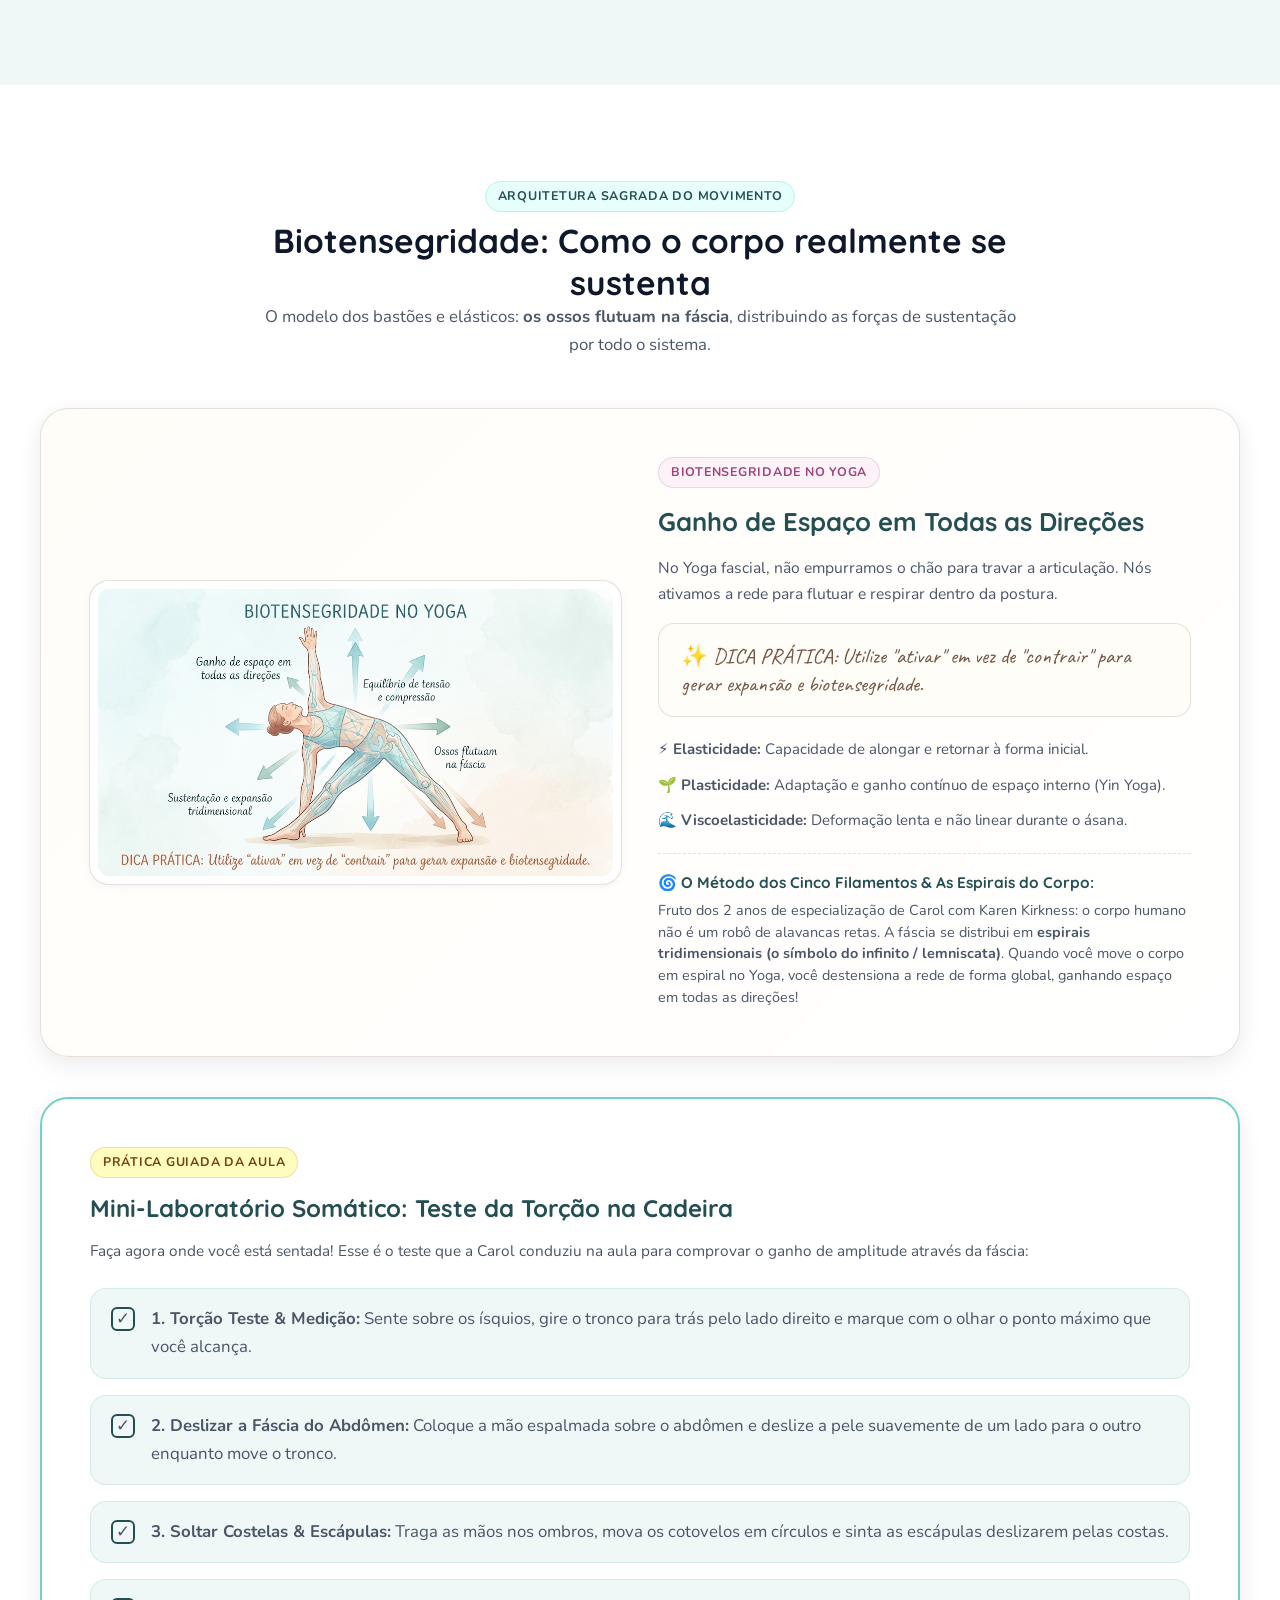
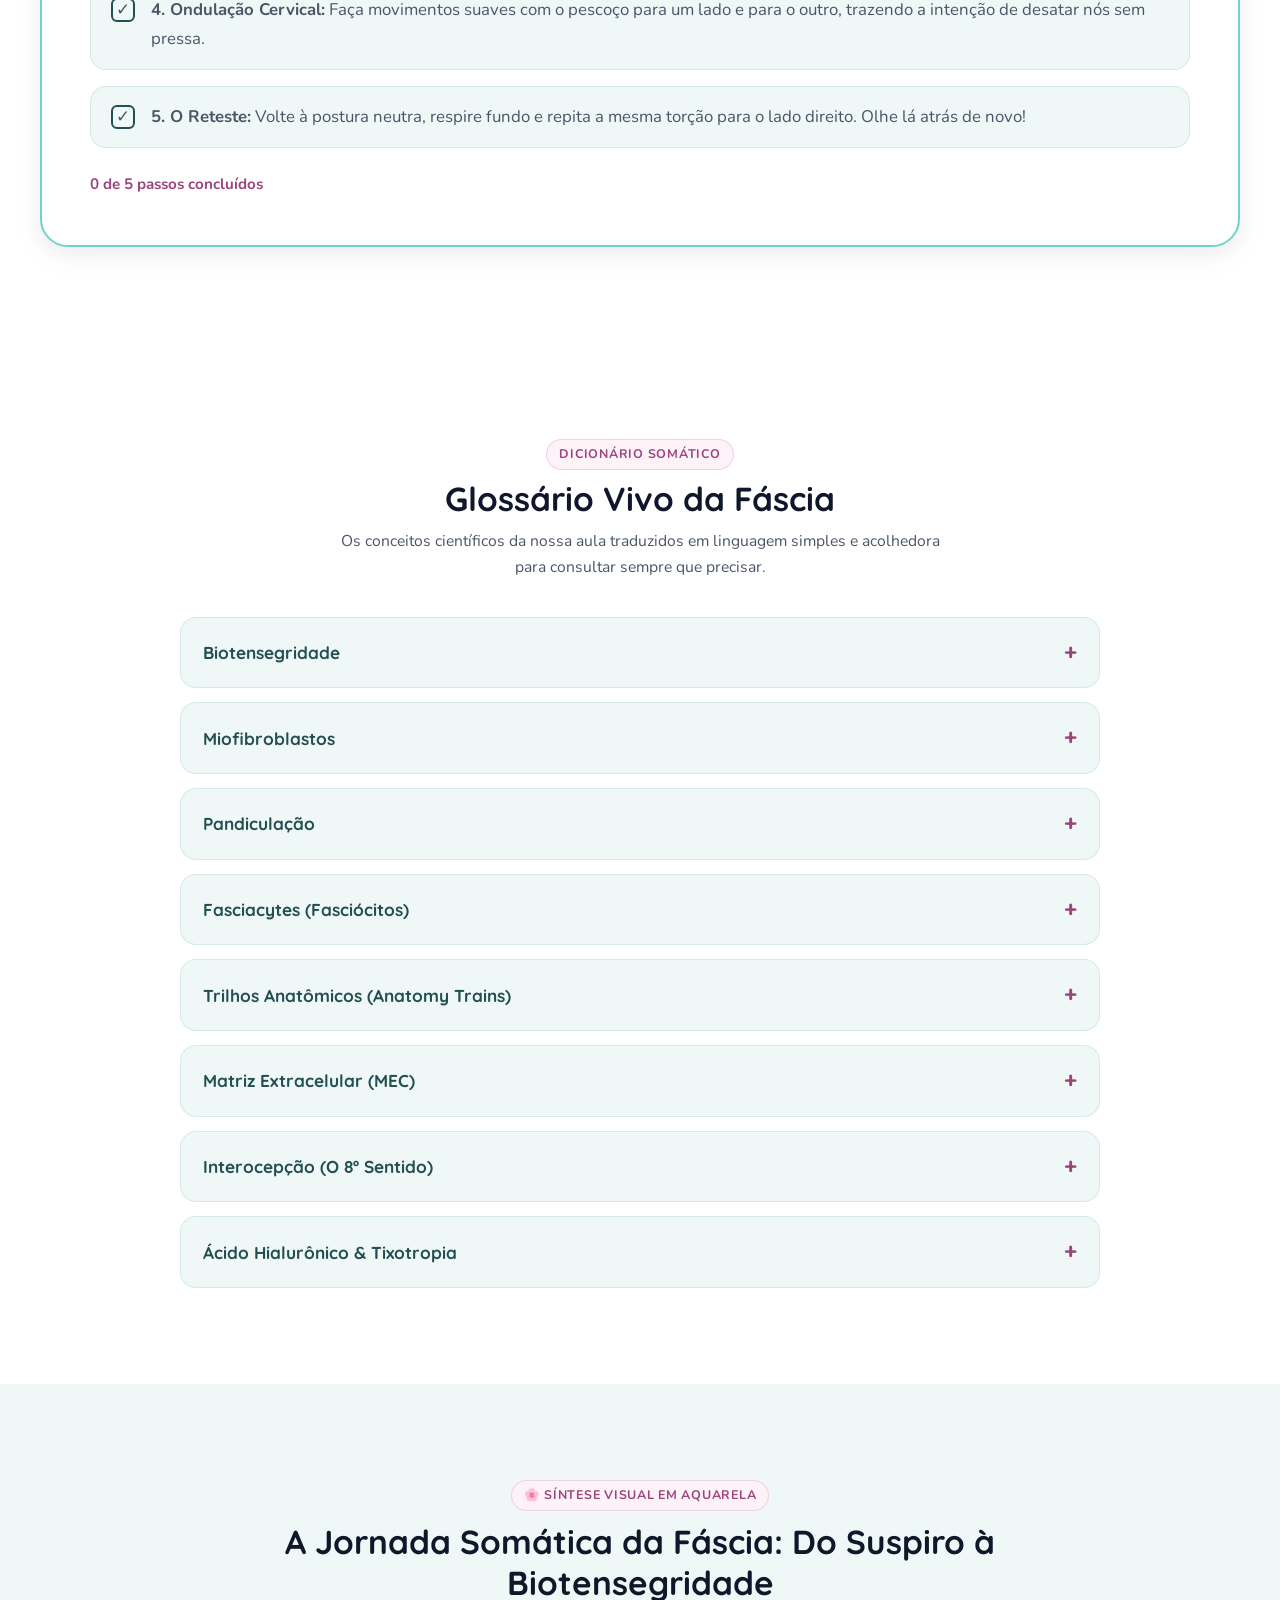
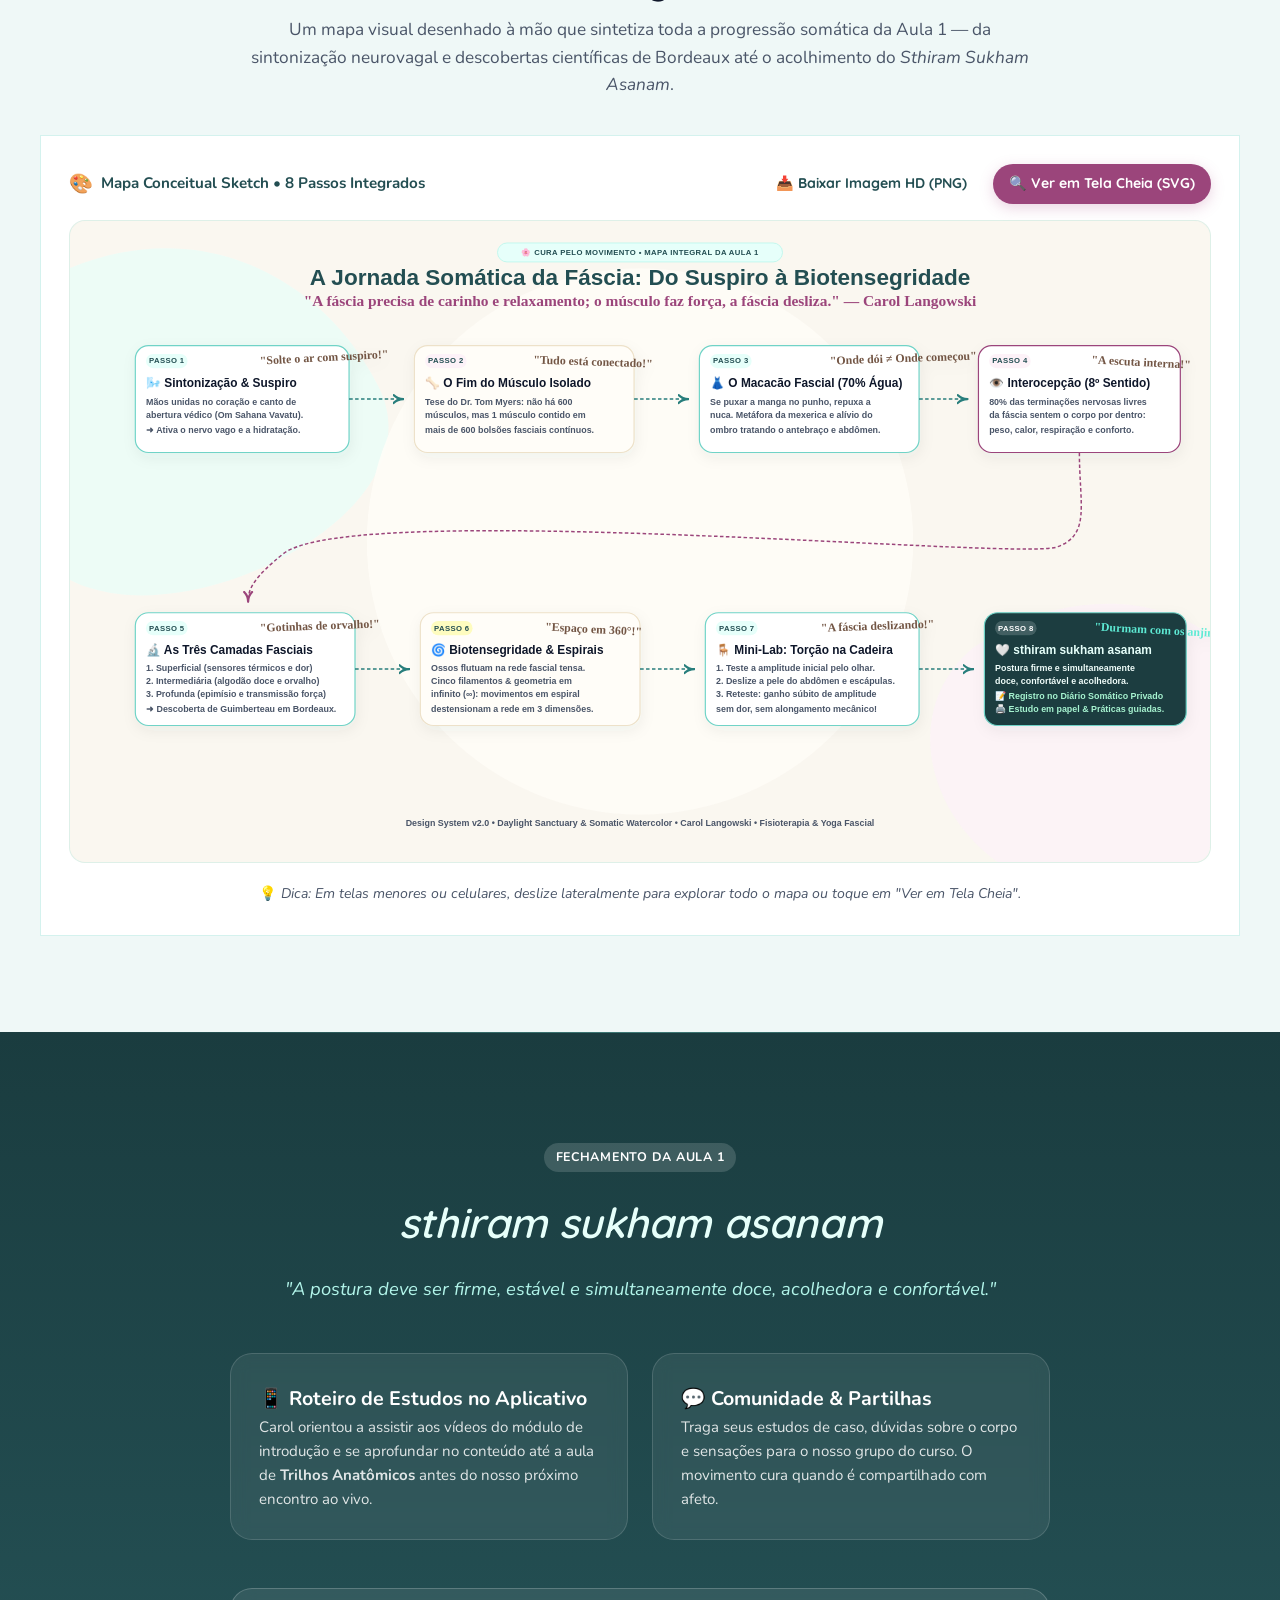
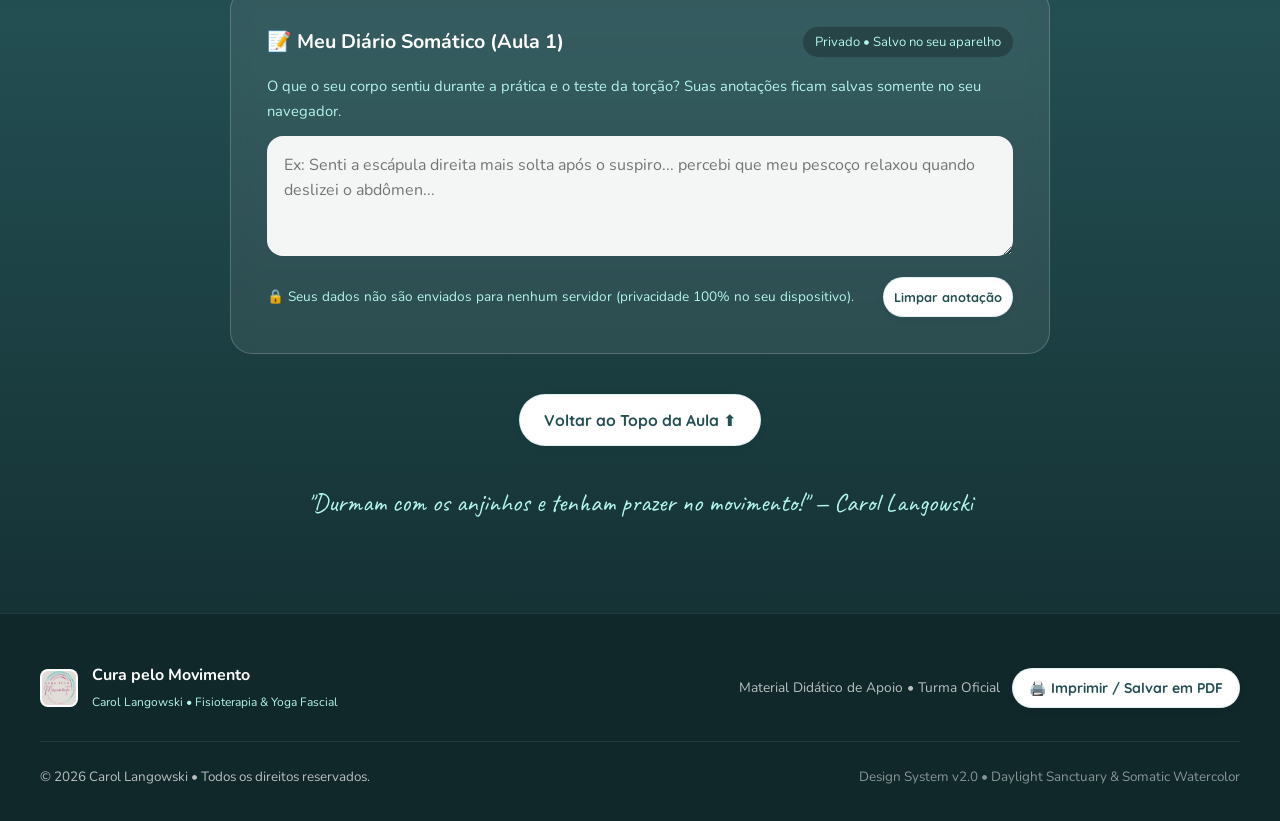
==== commit 6a39fd36: "feat: add Somatic Breathing Orb with SVG circular timer and guided rhythm (v1.2.4)" ====
--- a/index.html
+++ b/index.html
@@ -78,6 +78,43 @@
                 🌬️ Iniciar Respiração Guiada
               </button>
             </div>
+
+            <!-- Orbe Somático de Respiração com Animação e Timer Circular (Daylight Sanctuary) -->
+            <div id="respiracao-widget" class="respiracao-widget" aria-hidden="true" style="display:none;">
+              <div class="respiracao-container">
+                <!-- Aura e Anel Circular de Respiração SVG -->
+                <div class="respiracao-orbe-wrapper">
+                  <div class="respiracao-aura" id="respiracao-aura"></div>
+                  <div class="respiracao-orbe" id="respiracao-orbe">
+                    <svg class="respiracao-svg-ring" viewBox="0 0 160 160" width="160" height="160" aria-hidden="true">
+                      <!-- Trilha do anel de fundo -->
+                      <circle class="ring-track" cx="80" cy="80" r="70" />
+                      <!-- Anel de progresso ativo que preenche/esvazia suavemente -->
+                      <circle class="ring-progress" id="respiracao-ring-progress" cx="80" cy="80" r="70" />
+                    </svg>
+                    <!-- Núcleo de Conteúdo do Timer e Fase -->
+                    <div class="respiracao-core-content">
+                      <span class="respiracao-fase-badge" id="respiracao-fase-badge">Inspire</span>
+                      <span class="respiracao-timer-seconds" id="respiracao-timer-seconds">4s</span>
+                      <span class="respiracao-ciclo-text" id="respiracao-ciclo-text">Ciclo 1 de 3</span>
+                    </div>
+                  </div>
+                </div>
+
+                <!-- Frase de Condução Somática Dinâmica -->
+                <div class="respiracao-instrucao-box">
+                  <p class="respiracao-instrucao-texto" id="respiracao-instrucao-texto">
+                    Inspira grande pelas narinas... sentindo as costelas se abrirem em 360°.
+                  </p>
+                  <!-- Pérolas Somáticas de Ciclo (3 bolinhas indicadoras) -->
+                  <div class="respiracao-perolas" id="respiracao-perolas" aria-label="Progresso dos ciclos de respiração">
+                    <span class="perola-item active" data-ciclo="1" title="Ciclo 1"></span>
+                    <span class="perola-item" data-ciclo="2" title="Ciclo 2"></span>
+                    <span class="perola-item" data-ciclo="3" title="Ciclo 3"></span>
+                  </div>
+                </div>
+              </div>
+            </div>
           </div>
         </div>
       </div>
--- a/assets/css/styles.css
+++ b/assets/css/styles.css
@@ -406,7 +406,7 @@
   border-radius: var(--radius-card);
   padding: 22px 26px;
   display: flex;
-  align-items: center;
+  align-items: flex-start;
   gap: 18px;
   box-shadow: 0 4px 18px rgba(35, 78, 82, 0.05);
   position: relative;
@@ -415,6 +415,12 @@
 .ritual-suspiro-icon {
   font-size: 2.2rem;
   flex-shrink: 0;
+  margin-top: 2px;
+}
+
+.ritual-suspiro-text {
+  flex: 1;
+  min-width: 0;
 }
 
 .ritual-suspiro-text h2,
@@ -432,6 +438,258 @@
   color: var(--carol-ink-body);
   line-height: 1.5;
   margin: 0;
+}
+
+/* ==========================================================================
+   WIDGET DO ORBE SOMÁTICO DE RESPIRAÇÃO GUIADA (DAYLIGHT SANCTUARY)
+   ========================================================================== */
+.respiracao-widget {
+  margin-top: 18px;
+  background: rgba(255, 255, 255, 0.9);
+  border: 1.5px solid rgba(112, 211, 199, 0.35);
+  border-radius: var(--radius-md);
+  padding: 20px 16px;
+  box-shadow: 0 6px 20px rgba(35, 78, 82, 0.06);
+  backdrop-filter: blur(10px);
+  -webkit-backdrop-filter: blur(10px);
+  animation: fadeInSomatic 0.4s ease-out;
+}
+
+@keyframes fadeInSomatic {
+  from {
+    opacity: 0;
+    transform: translateY(-8px);
+  }
+  to {
+    opacity: 1;
+    transform: translateY(0);
+  }
+}
+
+.respiracao-container {
+  display: flex;
+  flex-direction: column;
+  align-items: center;
+  text-align: center;
+  gap: 14px;
+}
+
+.respiracao-orbe-wrapper {
+  position: relative;
+  width: 160px;
+  height: 160px;
+  display: flex;
+  align-items: center;
+  justify-content: center;
+}
+
+/* Aura Difusa Fascial (Expansão 360°) */
+.respiracao-aura {
+  position: absolute;
+  width: 140px;
+  height: 140px;
+  border-radius: 50%;
+  background: radial-gradient(circle, rgba(112, 211, 199, 0.4) 0%, rgba(155, 69, 123, 0.15) 60%, transparent 75%);
+  filter: blur(10px);
+  pointer-events: none;
+  transform: scale(0.85);
+  opacity: 0.6;
+  transition: transform 1s cubic-bezier(0.4, 0, 0.2, 1), opacity 1s ease;
+  will-change: transform, opacity;
+}
+
+/* Núcleo do Orbe com Escala Acelerada na GPU */
+.respiracao-orbe {
+  position: relative;
+  width: 140px;
+  height: 140px;
+  border-radius: 50%;
+  display: flex;
+  align-items: center;
+  justify-content: center;
+  background: radial-gradient(circle at 40% 35%, #FFFFFF 0%, #E6FFFA 55%, #CEEFEA 100%);
+  box-shadow: 0 4px 18px rgba(40, 126, 124, 0.15), inset 0 2px 6px rgba(255, 255, 255, 0.8);
+  transform: scale(0.9);
+  transition: transform 1s cubic-bezier(0.4, 0, 0.2, 1), box-shadow 1s ease;
+  will-change: transform;
+}
+
+/* SVG do Anel de Progresso Circular */
+.respiracao-svg-ring {
+  position: absolute;
+  top: -10px;
+  left: -10px;
+  width: 160px;
+  height: 160px;
+  pointer-events: none;
+}
+
+.ring-track {
+  fill: none;
+  stroke: rgba(112, 211, 199, 0.2);
+  stroke-width: 4.5;
+}
+
+.ring-progress {
+  fill: none;
+  stroke: var(--carol-vibrant-teal);
+  stroke-width: 4.5;
+  stroke-linecap: round;
+  stroke-dasharray: 440;
+  stroke-dashoffset: 0;
+  transform: rotate(-90deg);
+  transform-origin: 50% 50%;
+  transition: stroke-dashoffset 0.95s linear, stroke 0.5s ease;
+}
+
+/* Núcleo Central de Texto */
+.respiracao-core-content {
+  position: relative;
+  z-index: 2;
+  display: flex;
+  flex-direction: column;
+  align-items: center;
+  justify-content: center;
+  user-select: none;
+}
+
+.respiracao-fase-badge {
+  font-family: var(--font-title);
+  font-size: 0.78rem;
+  font-weight: 700;
+  text-transform: uppercase;
+  letter-spacing: 0.08em;
+  color: var(--carol-deep-teal);
+  transition: color 0.4s ease;
+}
+
+.respiracao-timer-seconds {
+  font-family: var(--font-title);
+  font-size: 2.1rem;
+  font-weight: 700;
+  color: var(--carol-deep-teal);
+  line-height: 1;
+  margin: 2px 0;
+  font-variant-numeric: tabular-nums;
+  transition: color 0.4s ease;
+}
+
+.respiracao-ciclo-text {
+  font-size: 0.72rem;
+  color: var(--carol-terracotta);
+  font-weight: 600;
+  letter-spacing: 0.02em;
+}
+
+/* Caixa da Frase de Condução Somática */
+.respiracao-instrucao-box {
+  max-width: 440px;
+  width: 100%;
+}
+
+.respiracao-instrucao-texto {
+  font-size: 0.95rem;
+  color: var(--carol-ink-body);
+  line-height: 1.5;
+  font-weight: 600;
+  margin: 0;
+  min-height: 48px;
+  display: flex;
+  align-items: center;
+  justify-content: center;
+  transition: opacity 0.3s ease;
+}
+
+/* Pérolas Somáticas de Ciclo (3 bolinhas) */
+.respiracao-perolas {
+  display: inline-flex;
+  gap: 8px;
+  justify-content: center;
+  align-items: center;
+  margin-top: 10px;
+}
+
+.perola-item {
+  width: 10px;
+  height: 10px;
+  border-radius: 50%;
+  background: rgba(49, 151, 149, 0.2);
+  transition: all 0.35s cubic-bezier(0.4, 0, 0.2, 1);
+}
+
+.perola-item.active {
+  background: var(--carol-vibrant-teal);
+  transform: scale(1.35);
+  box-shadow: 0 0 8px rgba(49, 151, 149, 0.5);
+}
+
+.perola-item.completed {
+  background: var(--carol-orchid);
+}
+
+/* Dinâmica de Transição das 3 Fases */
+/* 1. Inspire (4s de expansão constante) */
+.respiracao-widget.fase-inspire .respiracao-orbe {
+  transform: scale(1.15);
+  transition-duration: 4s;
+  box-shadow: 0 8px 24px rgba(40, 126, 124, 0.22);
+}
+.respiracao-widget.fase-inspire .respiracao-aura {
+  transform: scale(1.35);
+  opacity: 0.95;
+  transition-duration: 4s;
+}
+.respiracao-widget.fase-inspire .ring-progress {
+  stroke: var(--carol-vibrant-teal);
+}
+.respiracao-widget.fase-inspire .respiracao-fase-badge {
+  color: var(--carol-vibrant-teal);
+}
+
+/* 2. Sustente (2s de retenção serena) */
+.respiracao-widget.fase-sustente .respiracao-orbe {
+  transform: scale(1.18);
+  transition-duration: 2s;
+  box-shadow: 0 0 28px rgba(155, 69, 123, 0.25);
+}
+.respiracao-widget.fase-sustente .respiracao-aura {
+  transform: scale(1.42);
+  opacity: 0.85;
+  background: radial-gradient(circle, rgba(155, 69, 123, 0.35) 0%, rgba(112, 211, 199, 0.2) 60%, transparent 75%);
+  transition-duration: 2s;
+}
+.respiracao-widget.fase-sustente .ring-progress {
+  stroke: var(--carol-orchid);
+}
+.respiracao-widget.fase-sustente .respiracao-fase-badge {
+  color: var(--carol-orchid);
+}
+
+/* 3. Suspire (6s de relaxamento prolongado) */
+.respiracao-widget.fase-suspire .respiracao-orbe {
+  transform: scale(0.82);
+  transition-duration: 6s;
+  box-shadow: 0 2px 10px rgba(35, 78, 82, 0.08);
+}
+.respiracao-widget.fase-suspire .respiracao-aura {
+  transform: scale(0.72);
+  opacity: 0.35;
+  transition-duration: 6s;
+}
+.respiracao-widget.fase-suspire .ring-progress {
+  stroke: var(--carol-terracotta);
+}
+.respiracao-widget.fase-suspire .respiracao-fase-badge {
+  color: var(--carol-terracotta);
+}
+
+/* Acessibilidade: prefers-reduced-motion */
+@media (prefers-reduced-motion: reduce) {
+  .respiracao-orbe,
+  .respiracao-aura {
+    transform: none !important;
+    transition: opacity 0.3s ease !important;
+  }
 }
 
 /* Visual Hero com Selo e Aquarela */
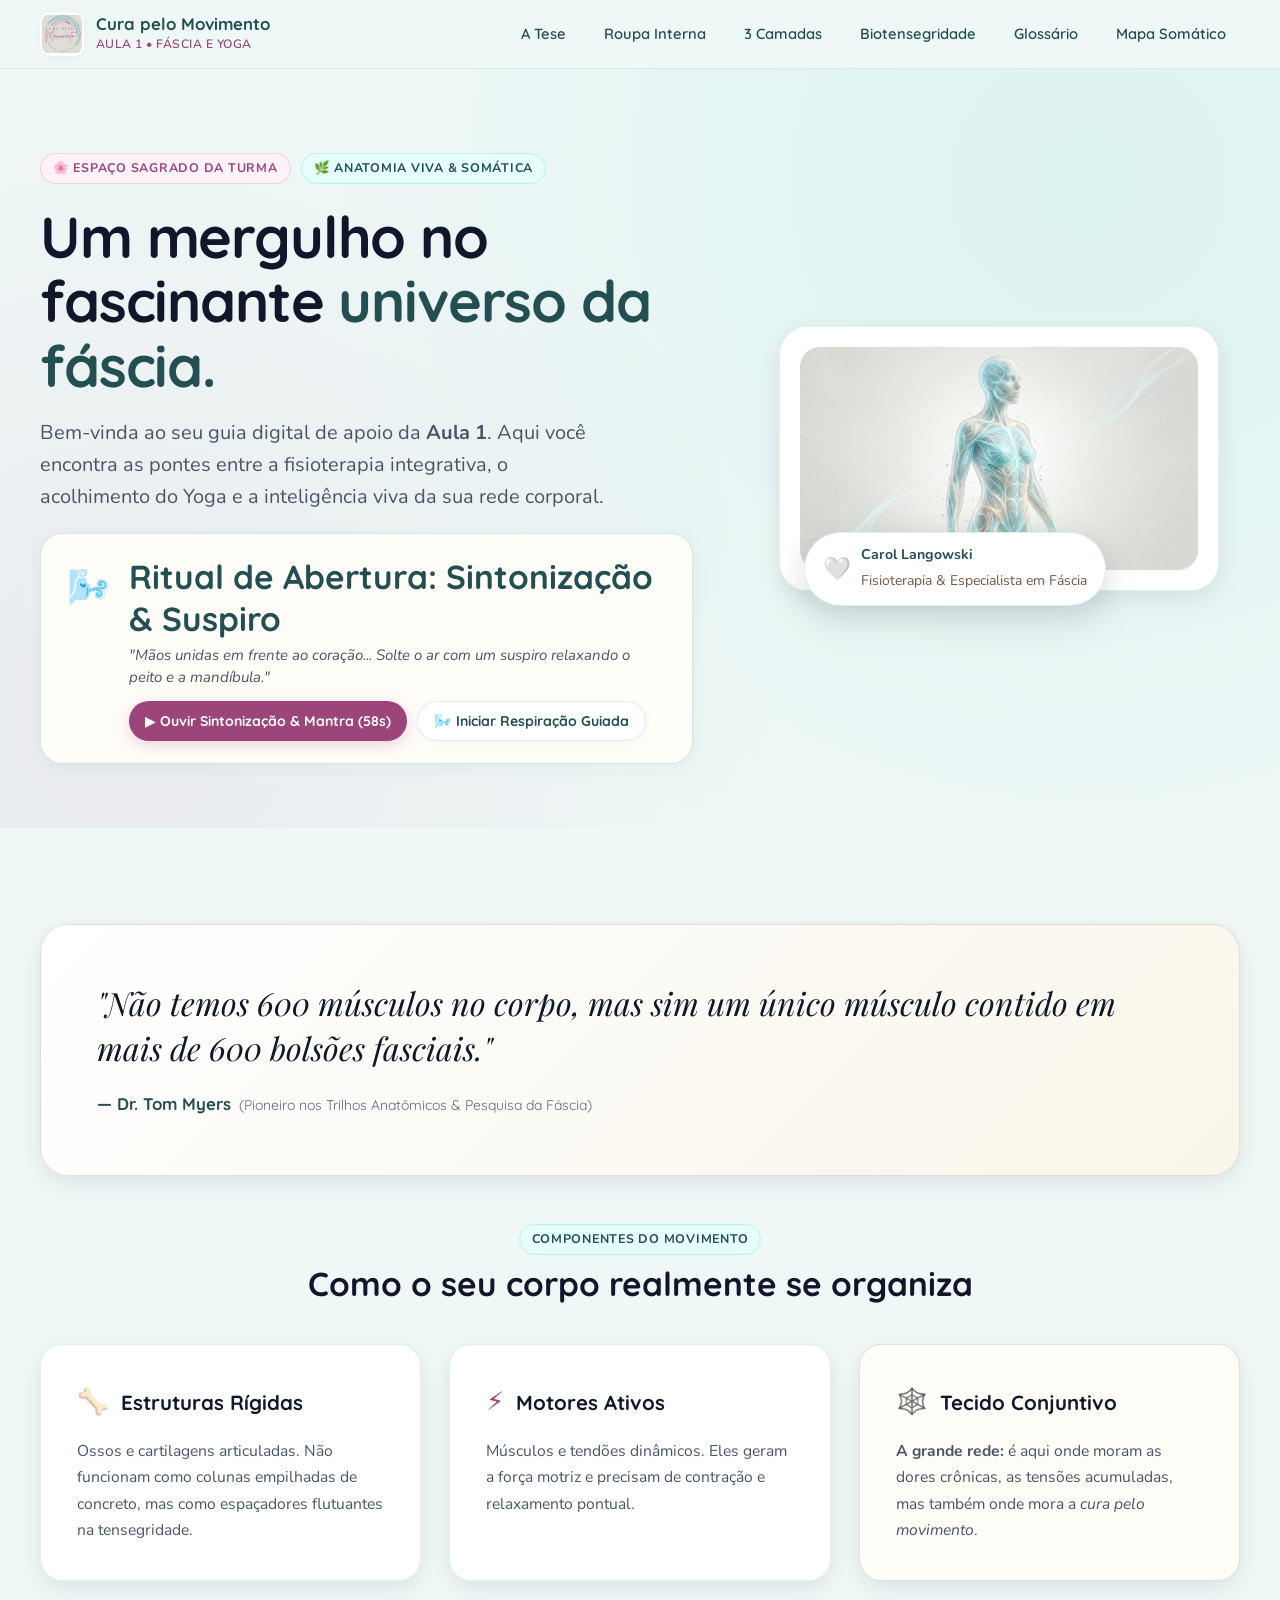
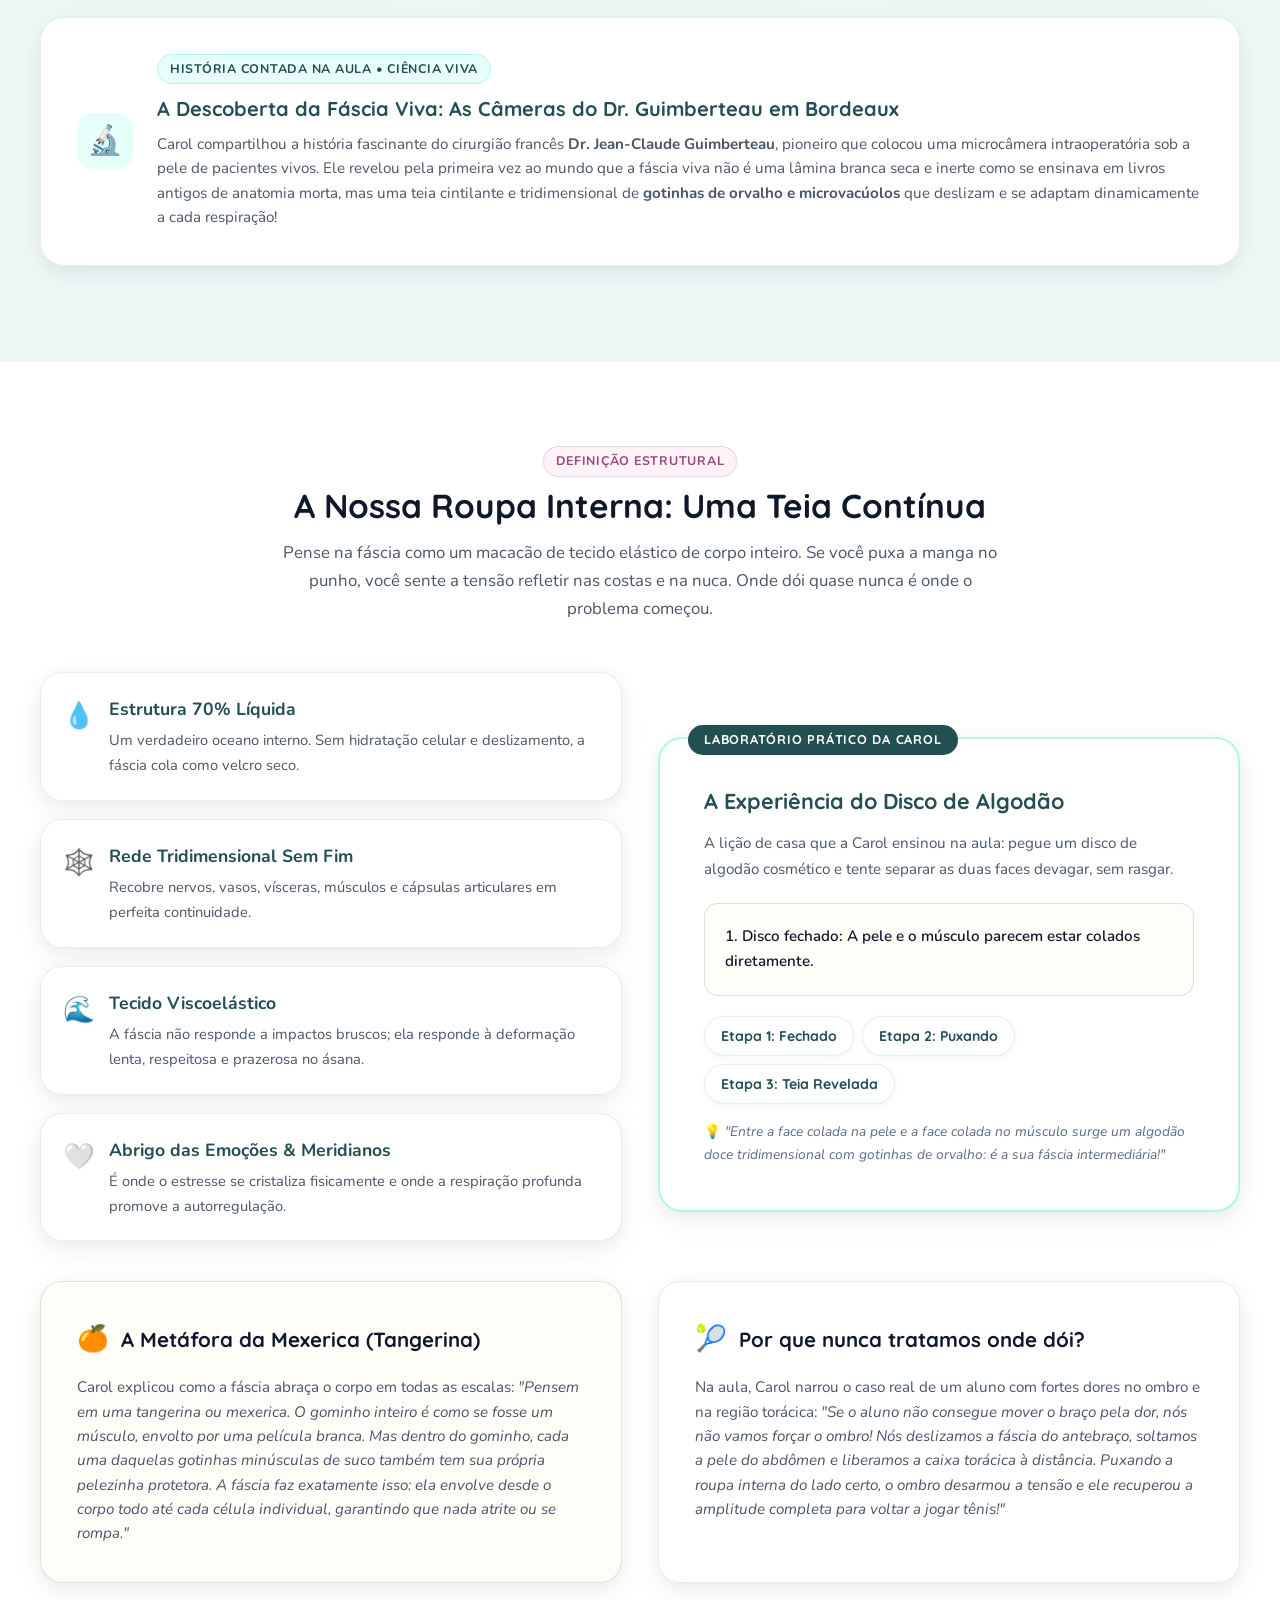
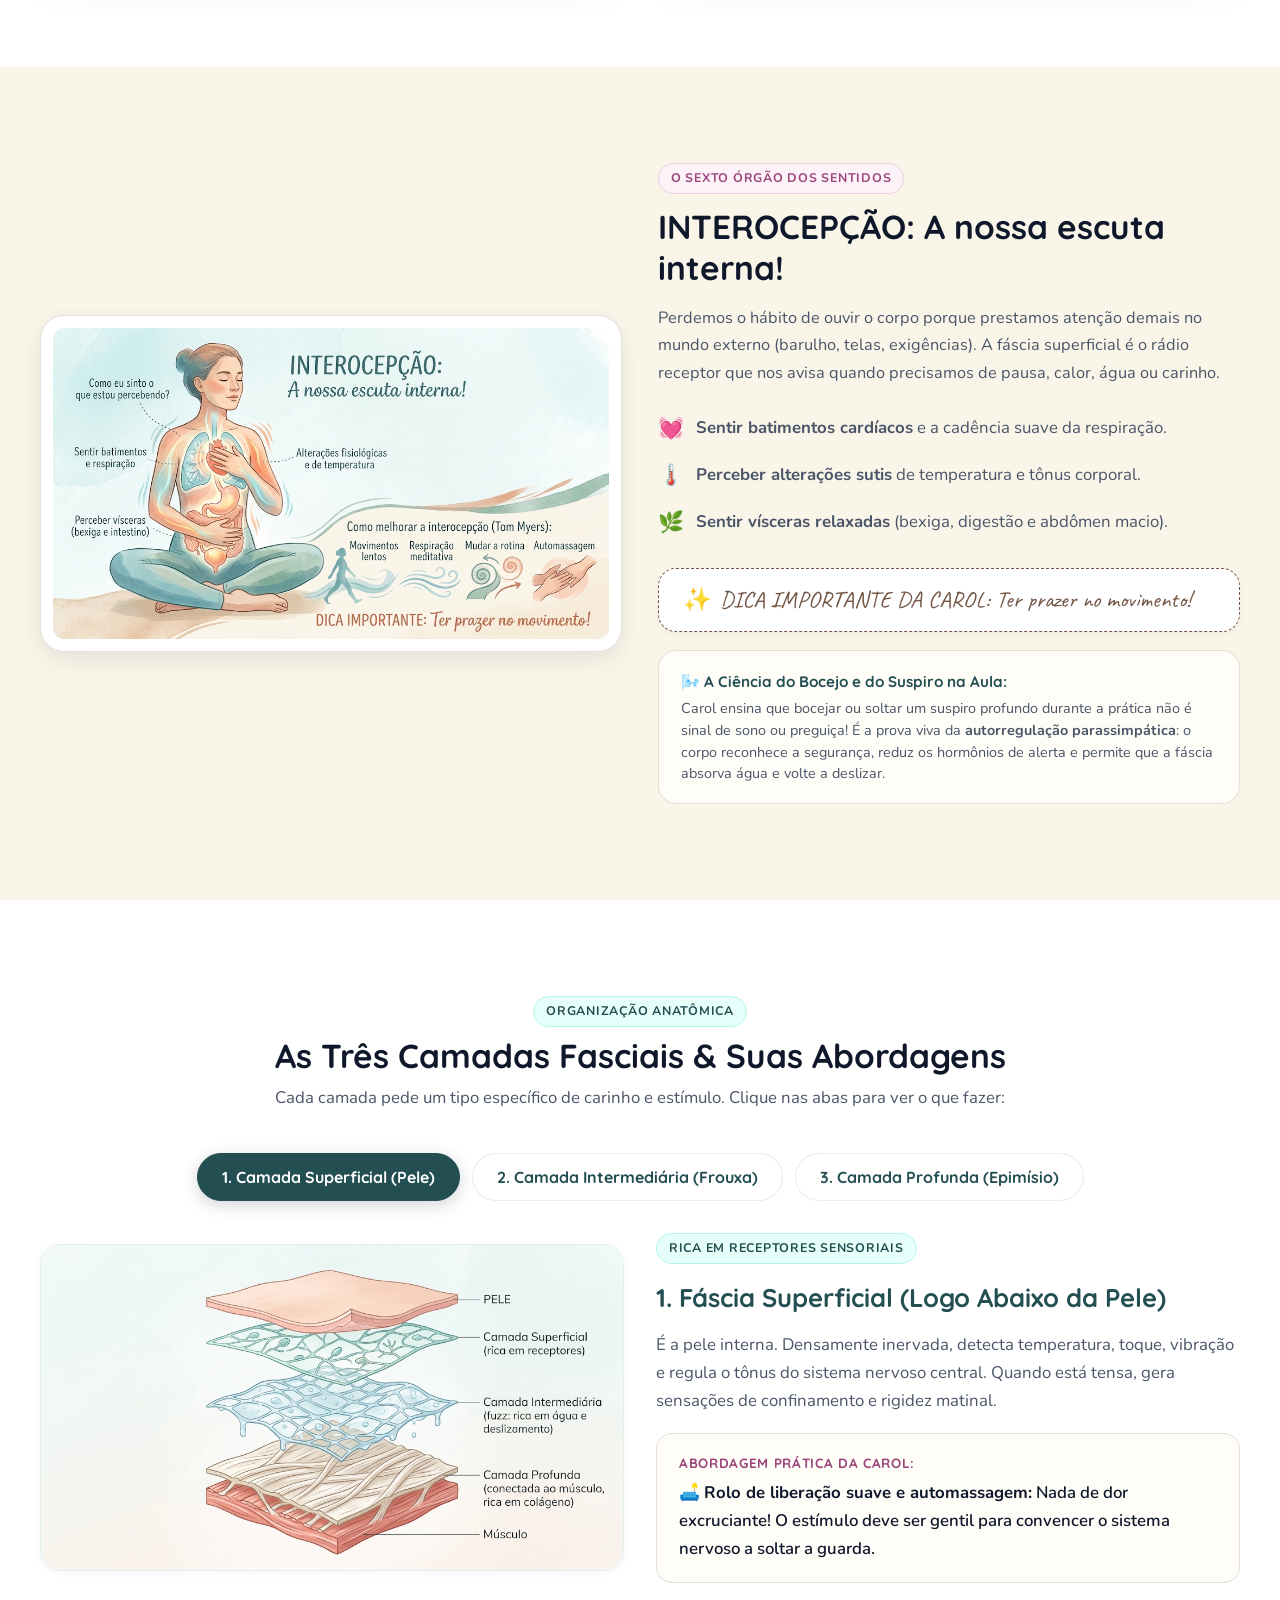
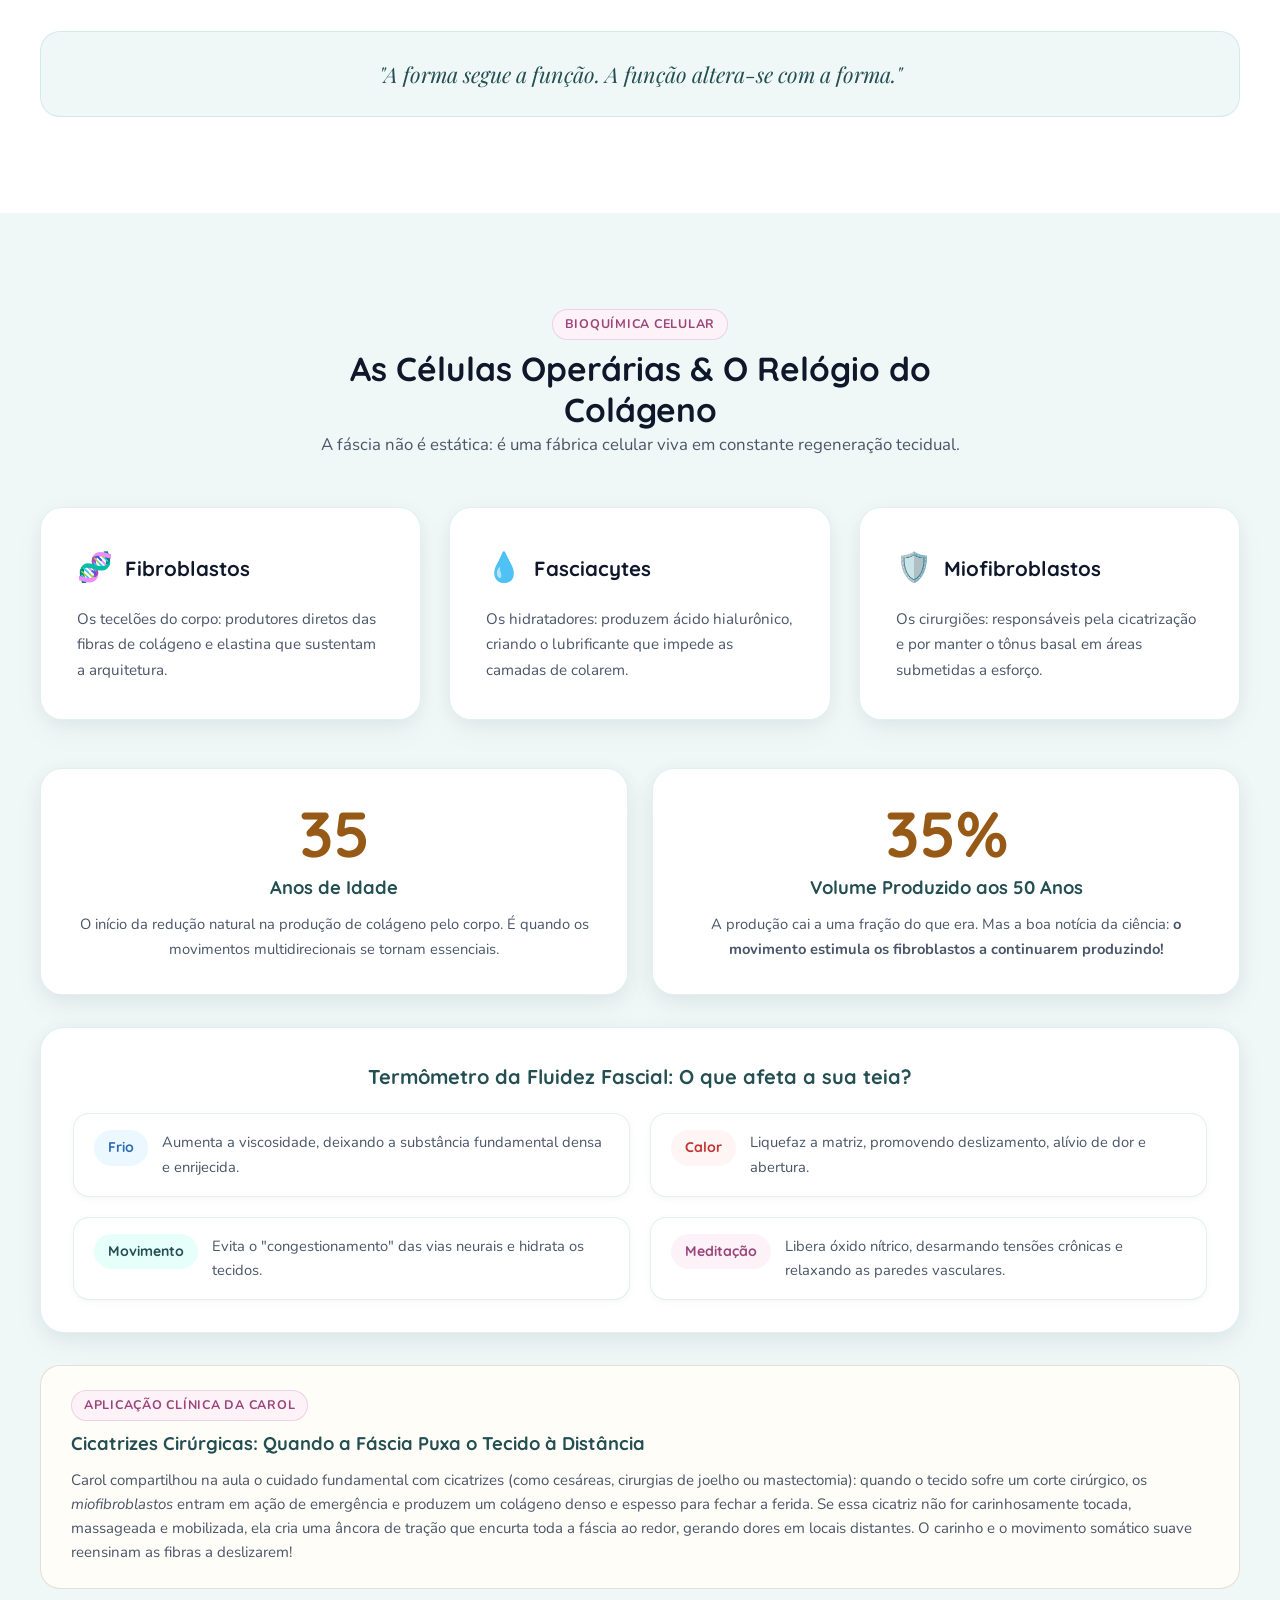
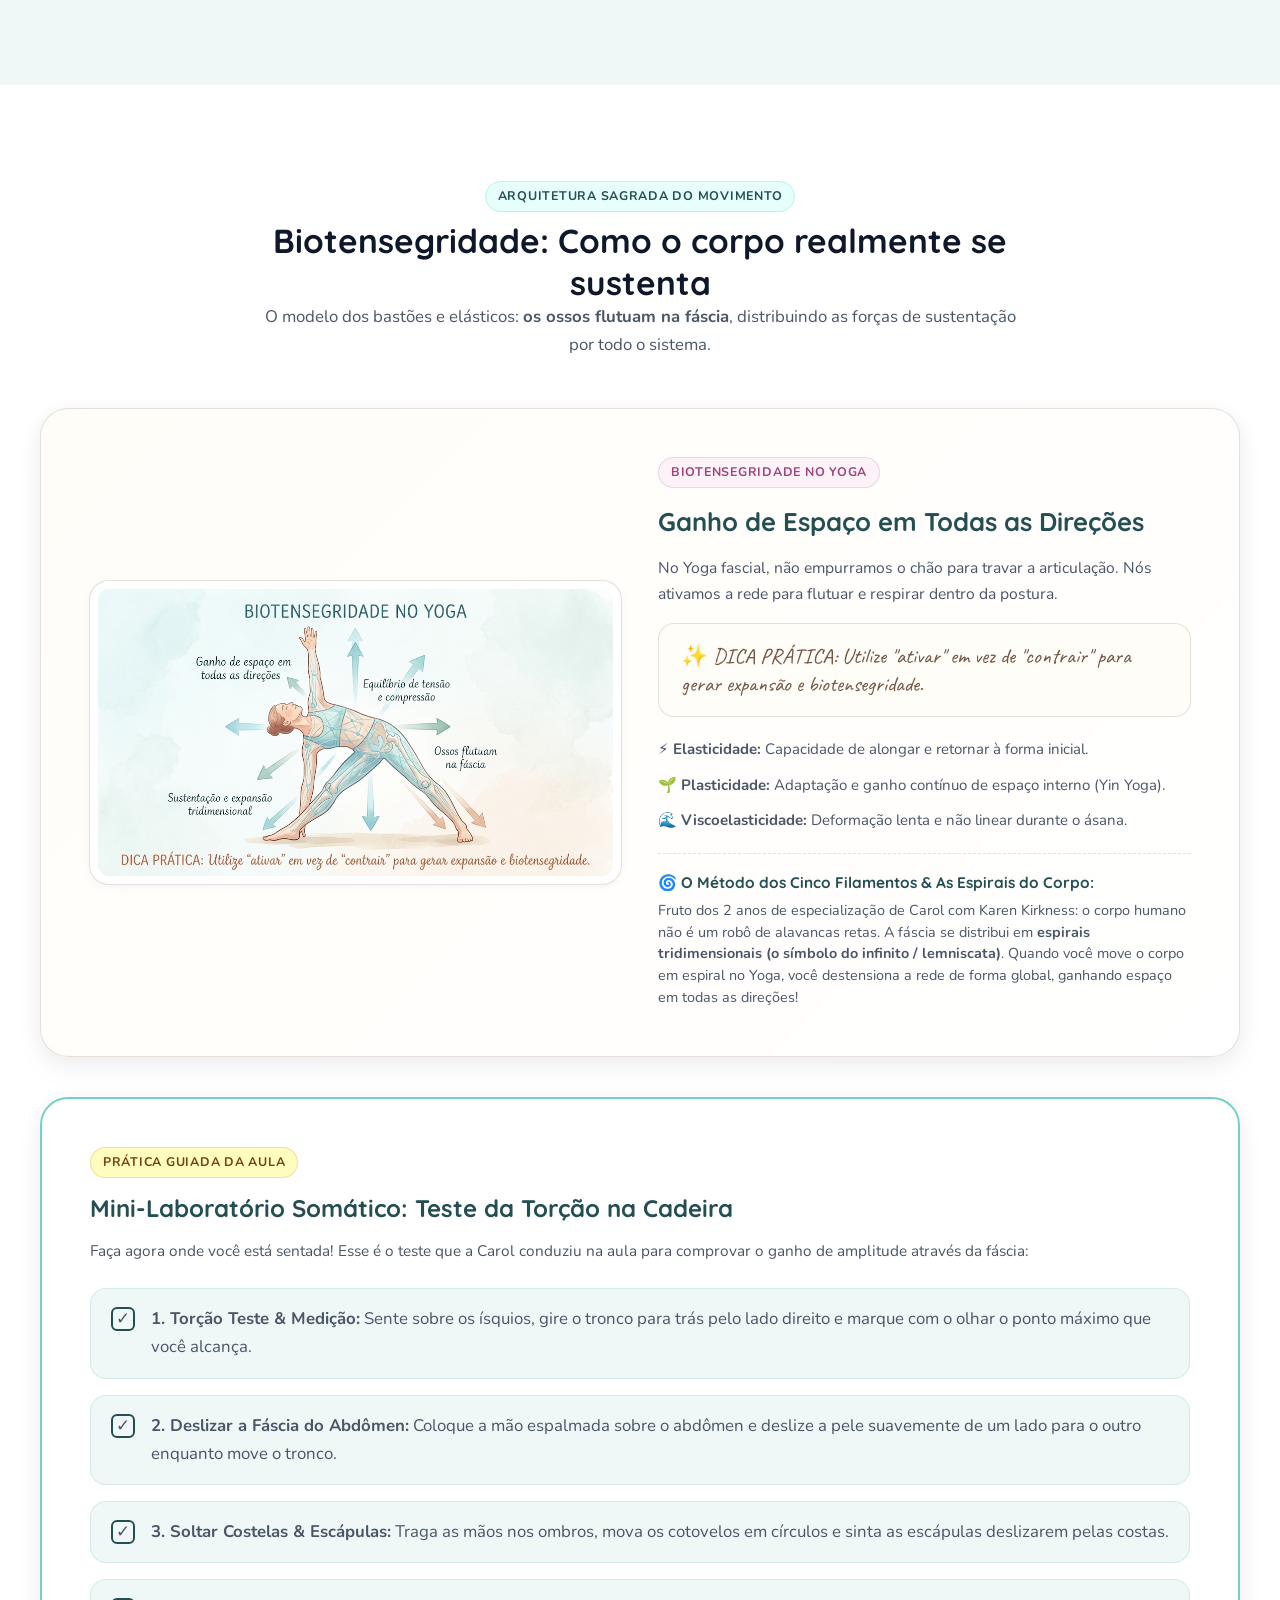
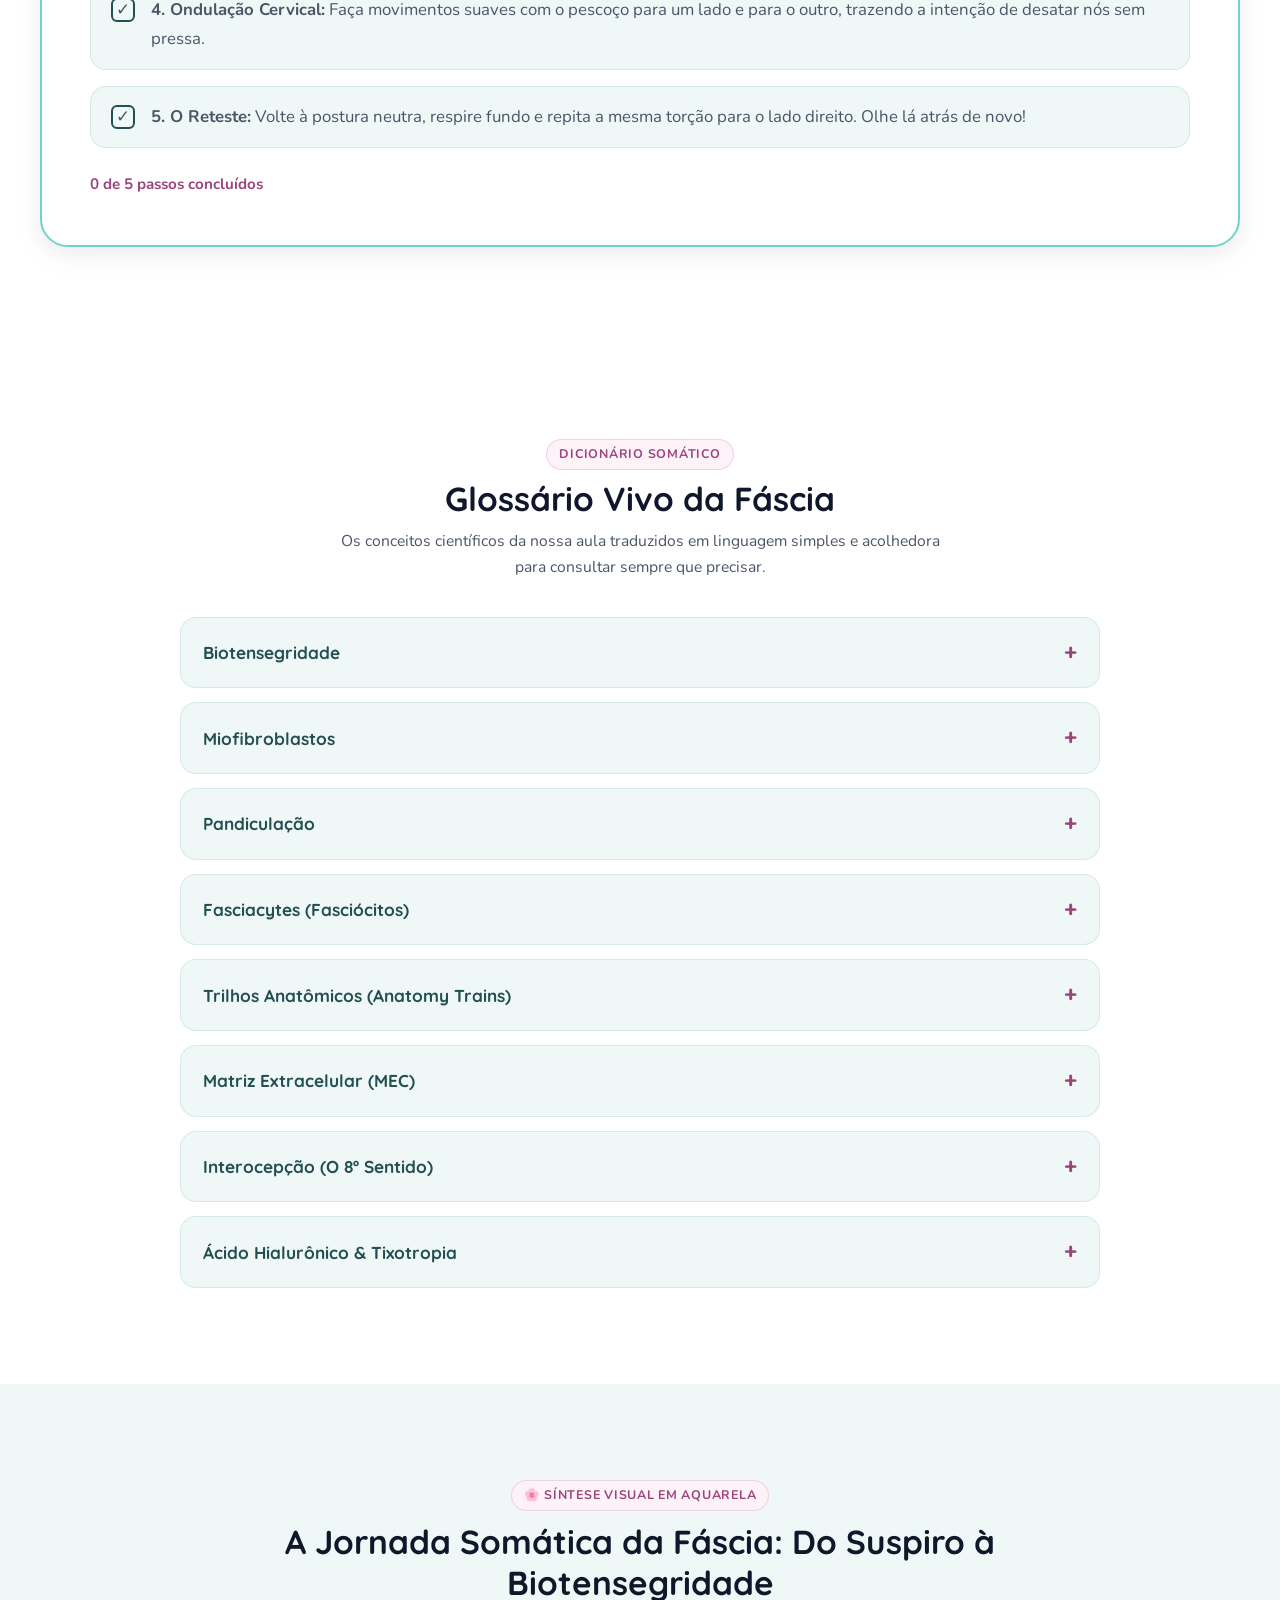
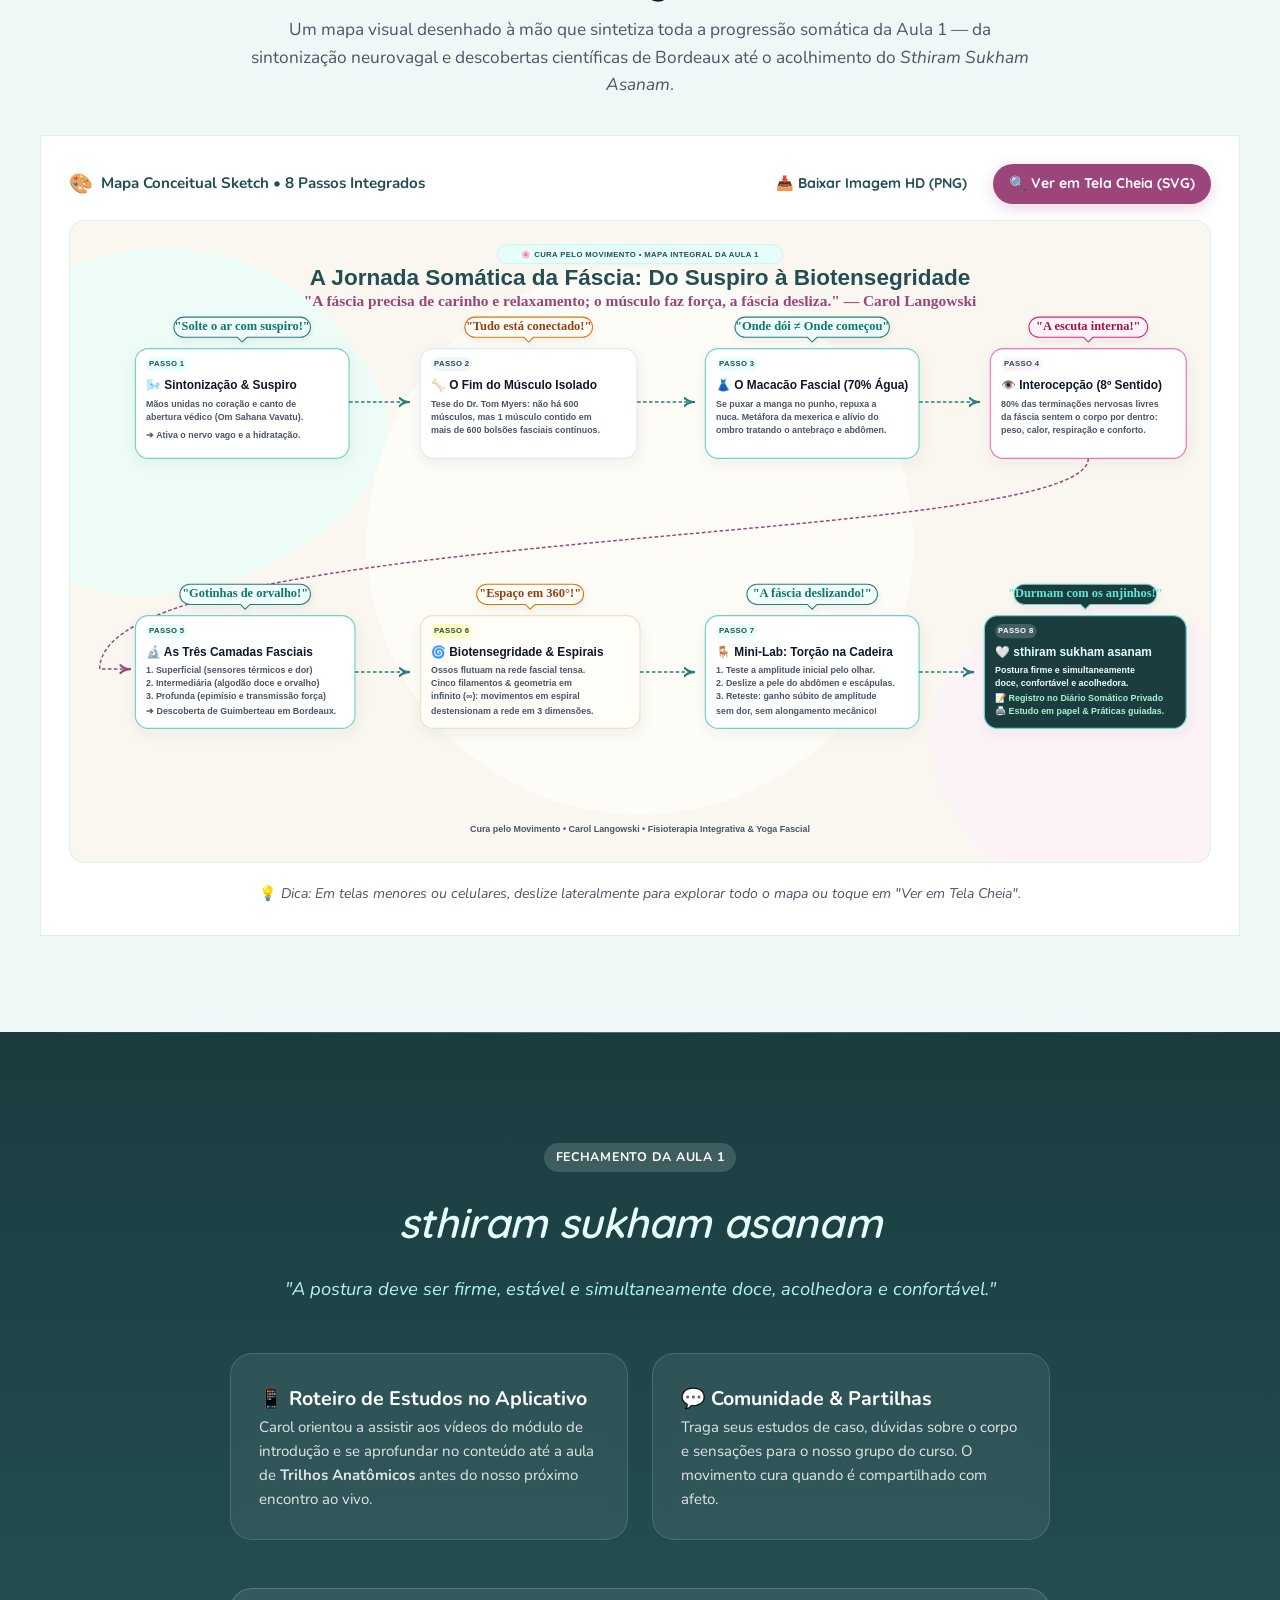
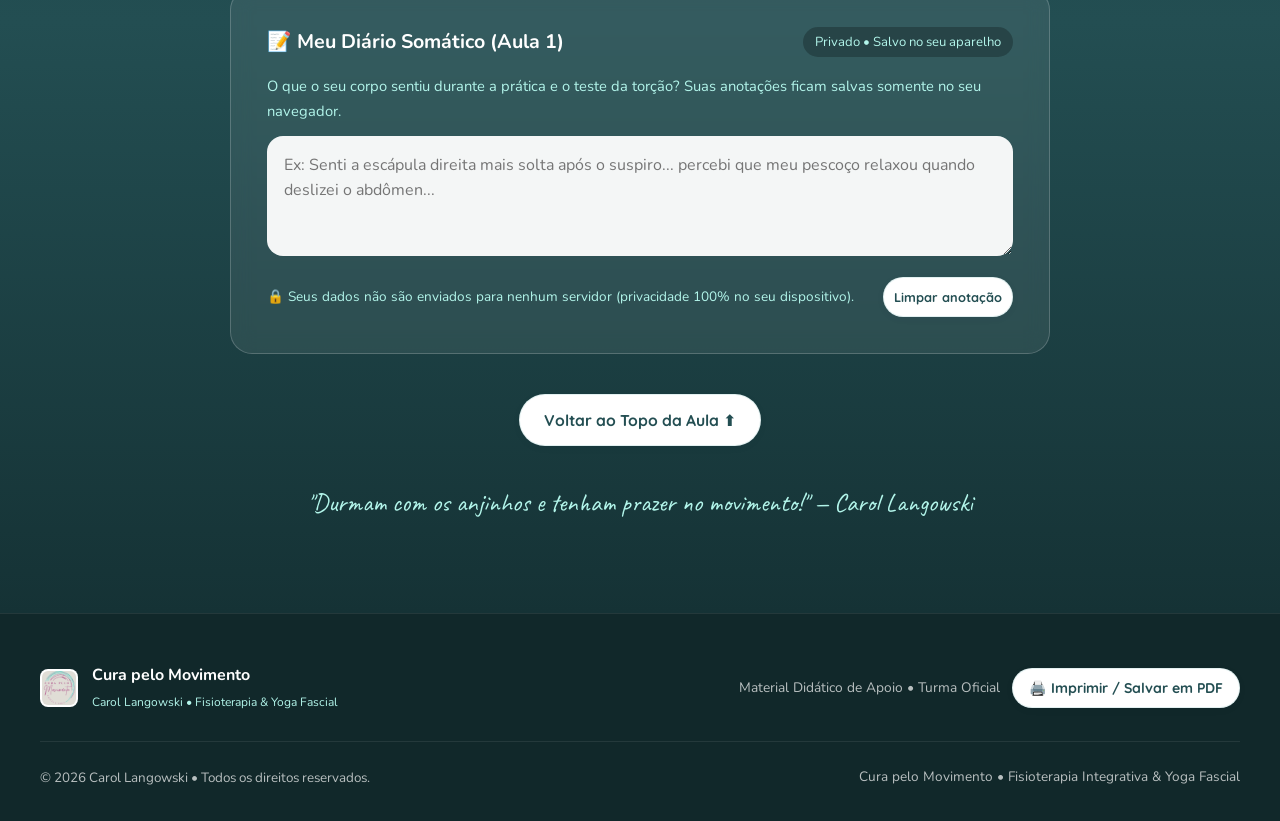
==== commit e118f46c: "refactor: sanitize footer credits removing technical design system terms (v1.2.6)" ====
--- a/index.html
+++ b/index.html
@@ -906,8 +906,8 @@
         <div>
           © 2026 Carol Langowski • Todos os direitos reservados.
         </div>
-        <div style="color:rgba(255,255,255,0.5);">
-          Design System v2.0 • Daylight Sanctuary &amp; Somatic Watercolor
+        <div style="color:rgba(255,255,255,0.7);font-size:0.85rem;">
+          Cura pelo Movimento • Fisioterapia Integrativa &amp; Yoga Fascial
         </div>
       </div>
     </div>
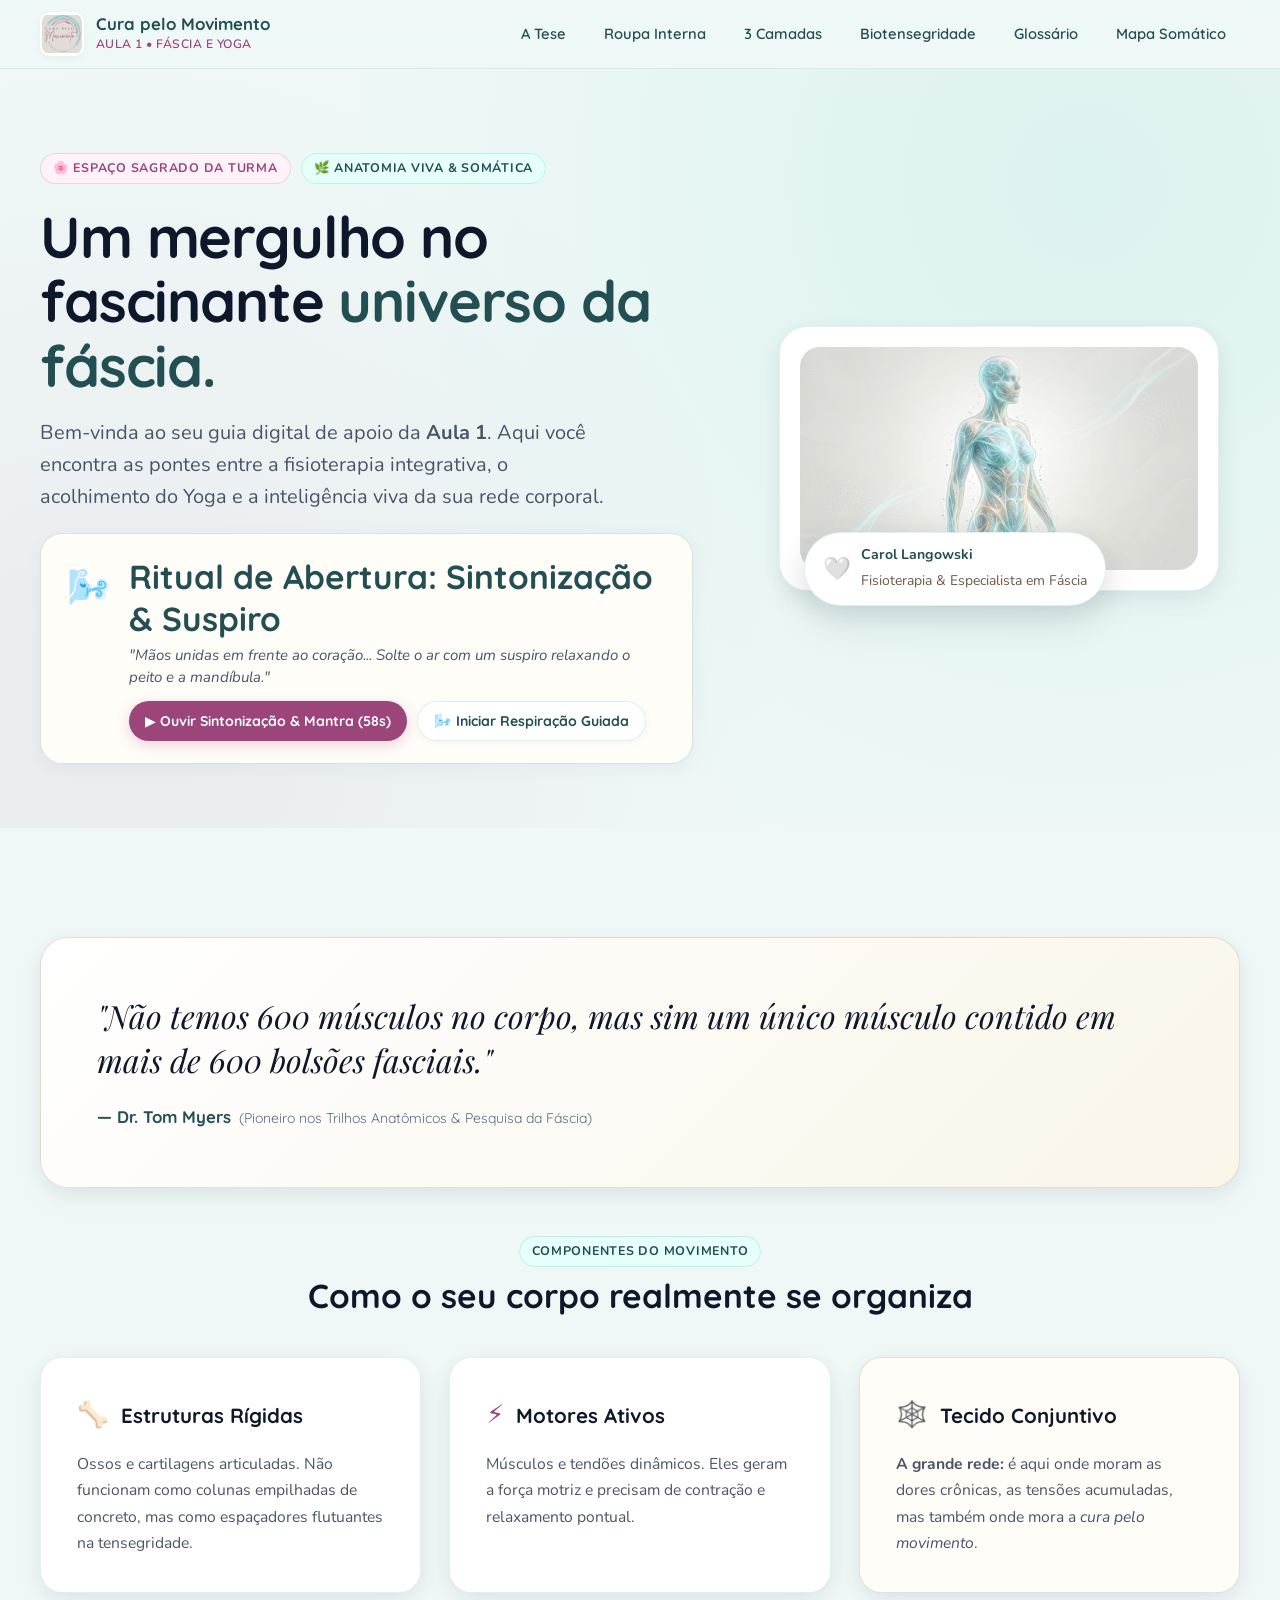
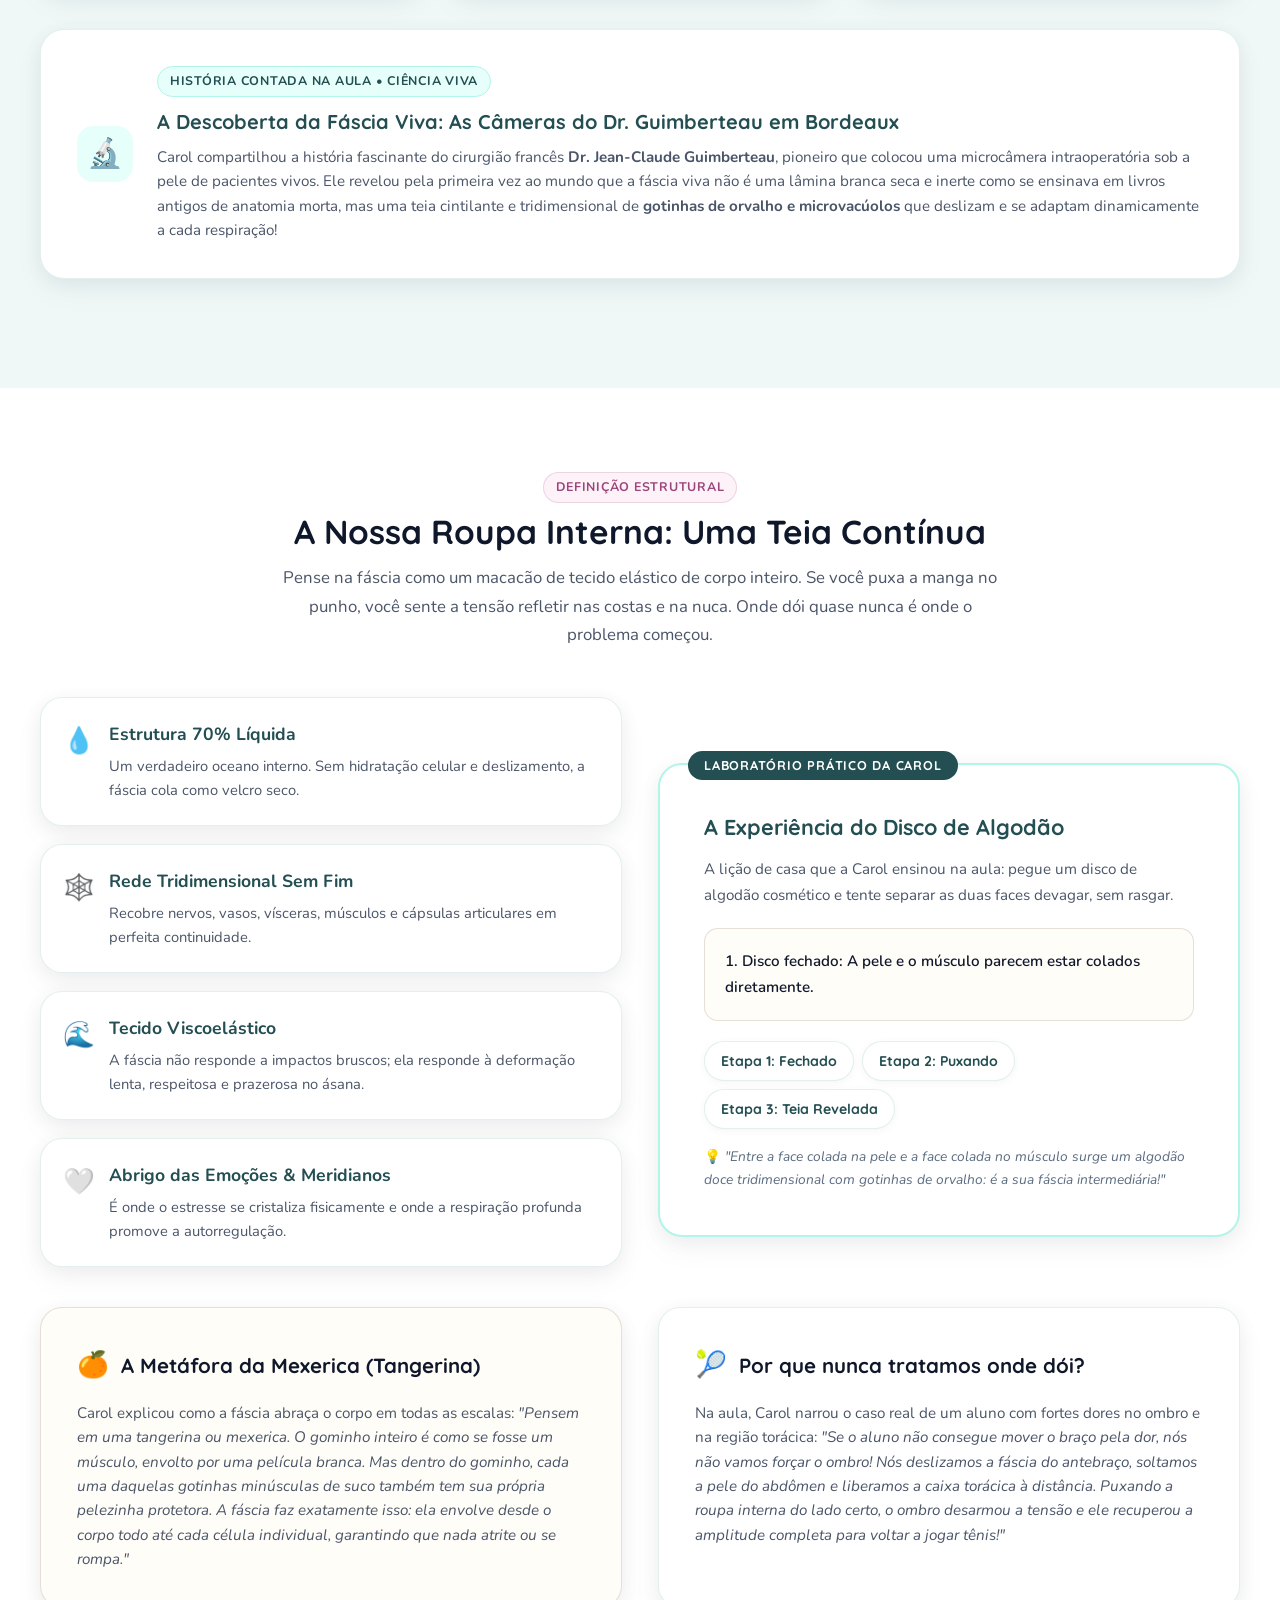
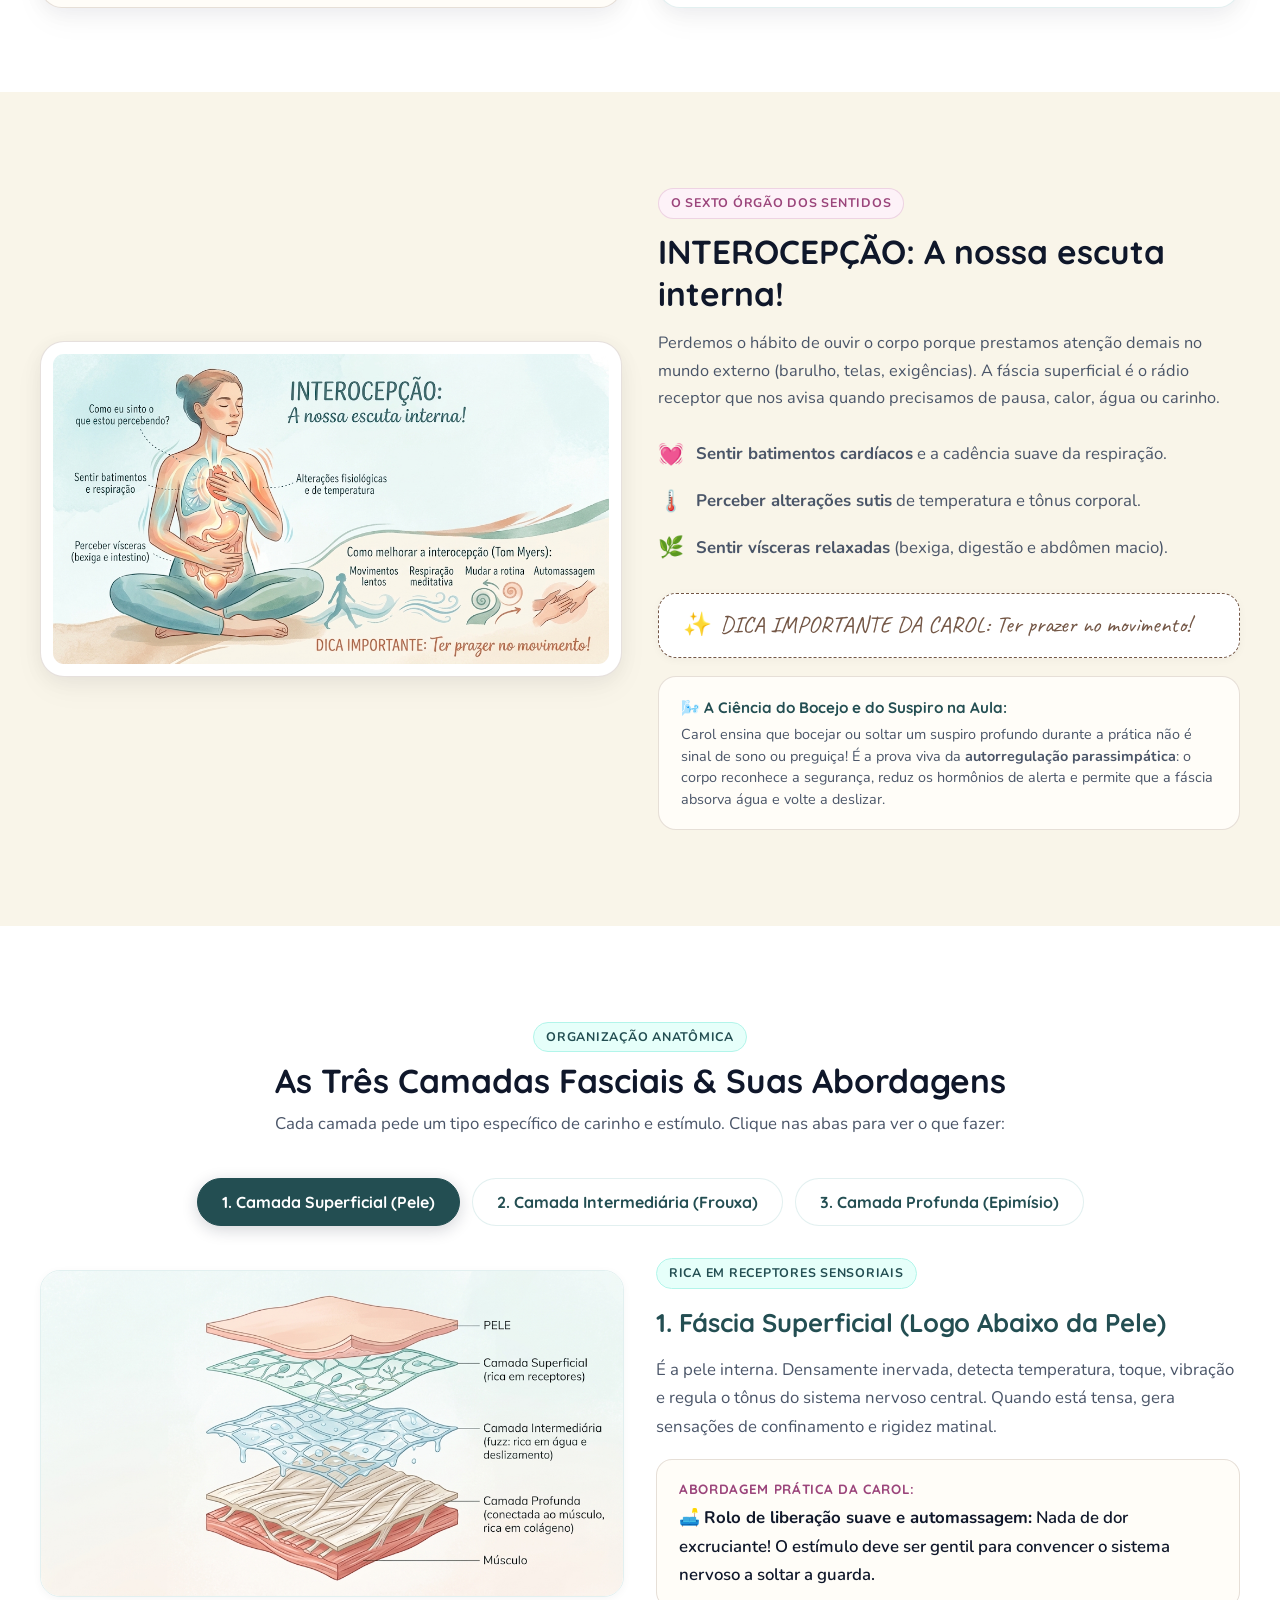
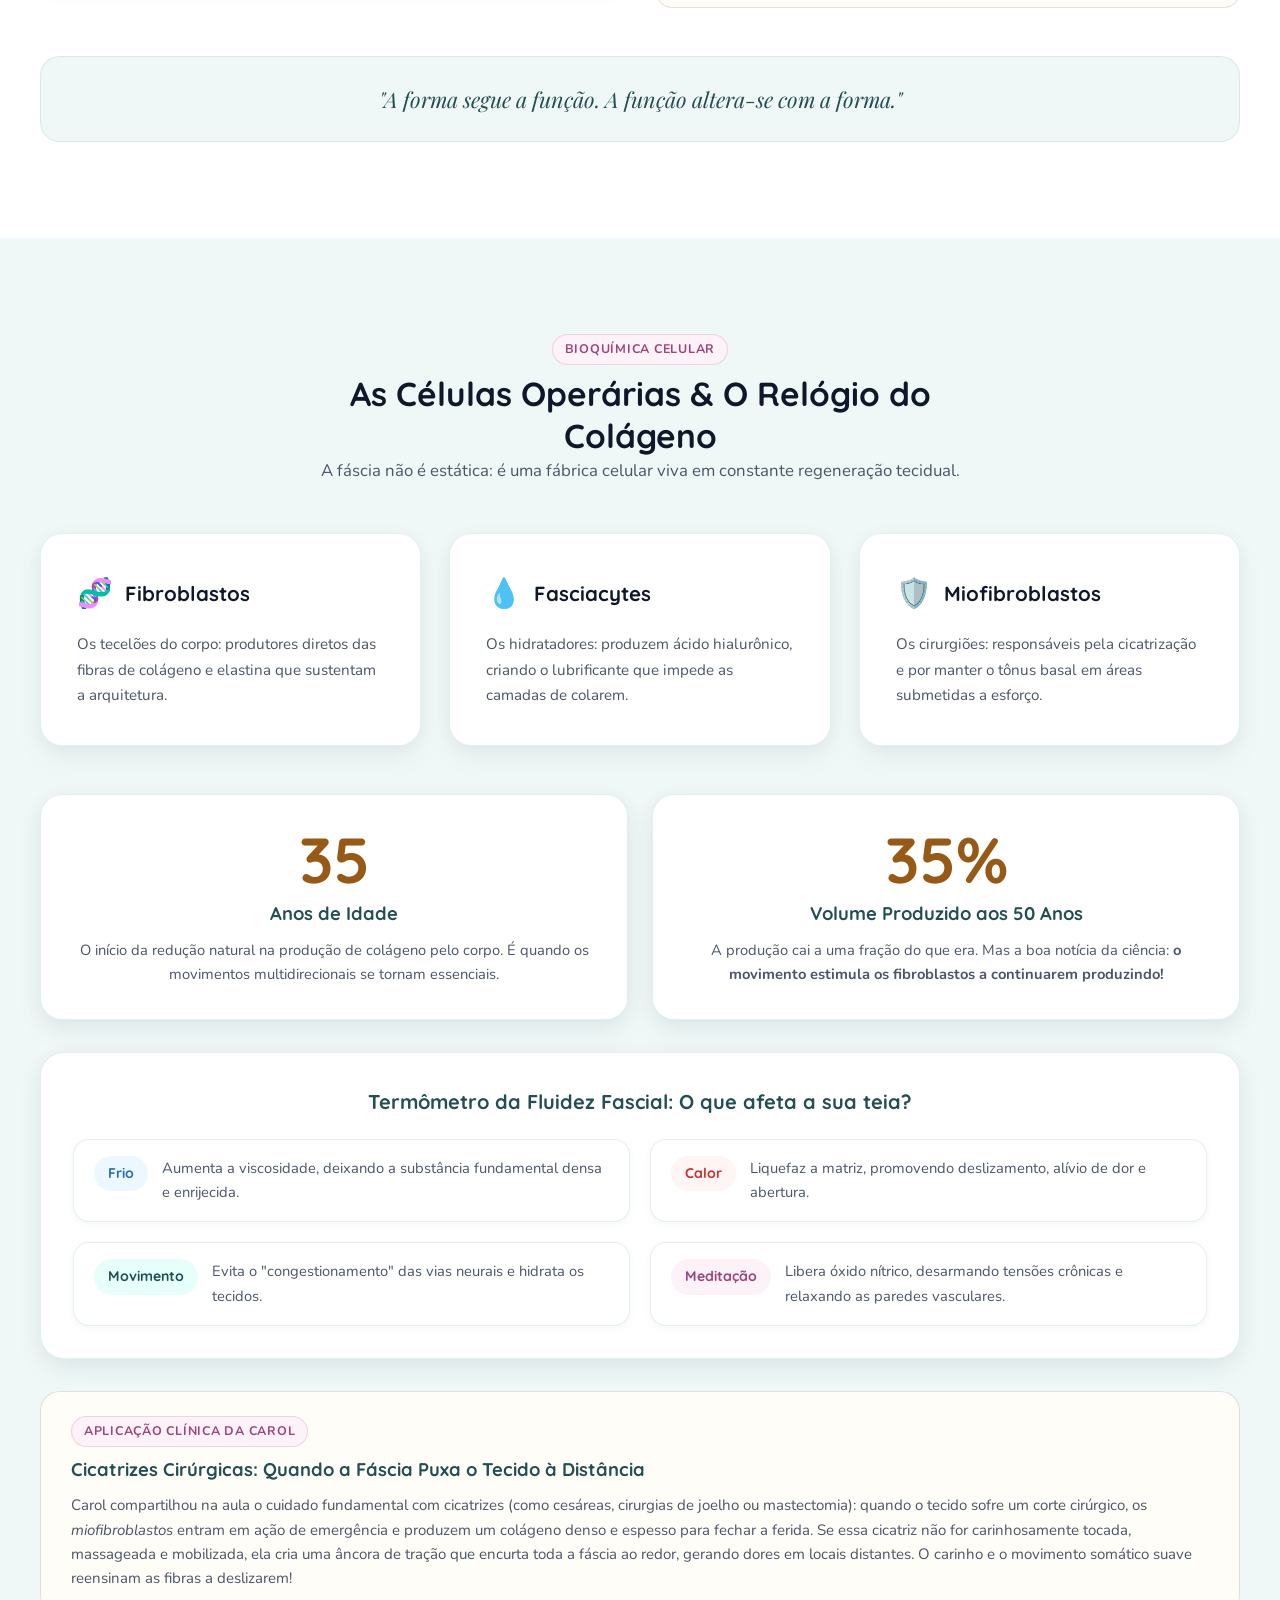
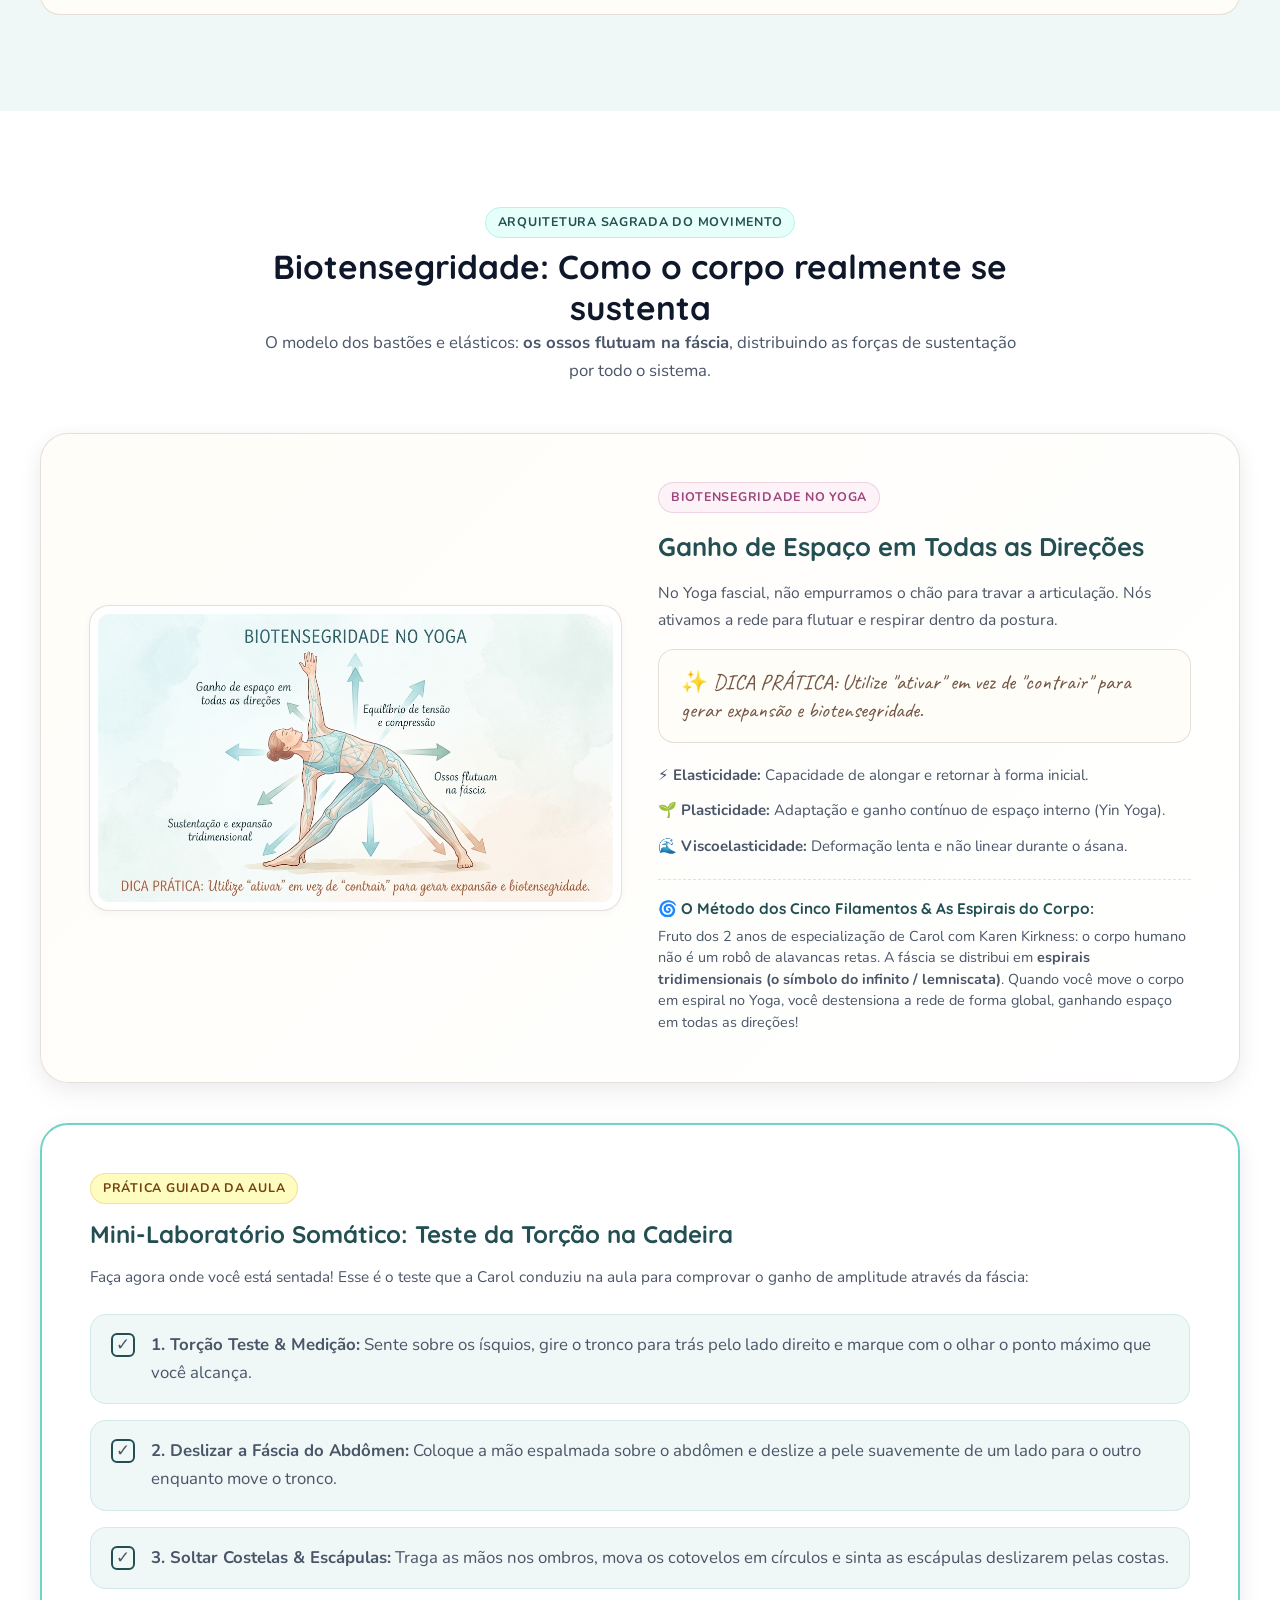
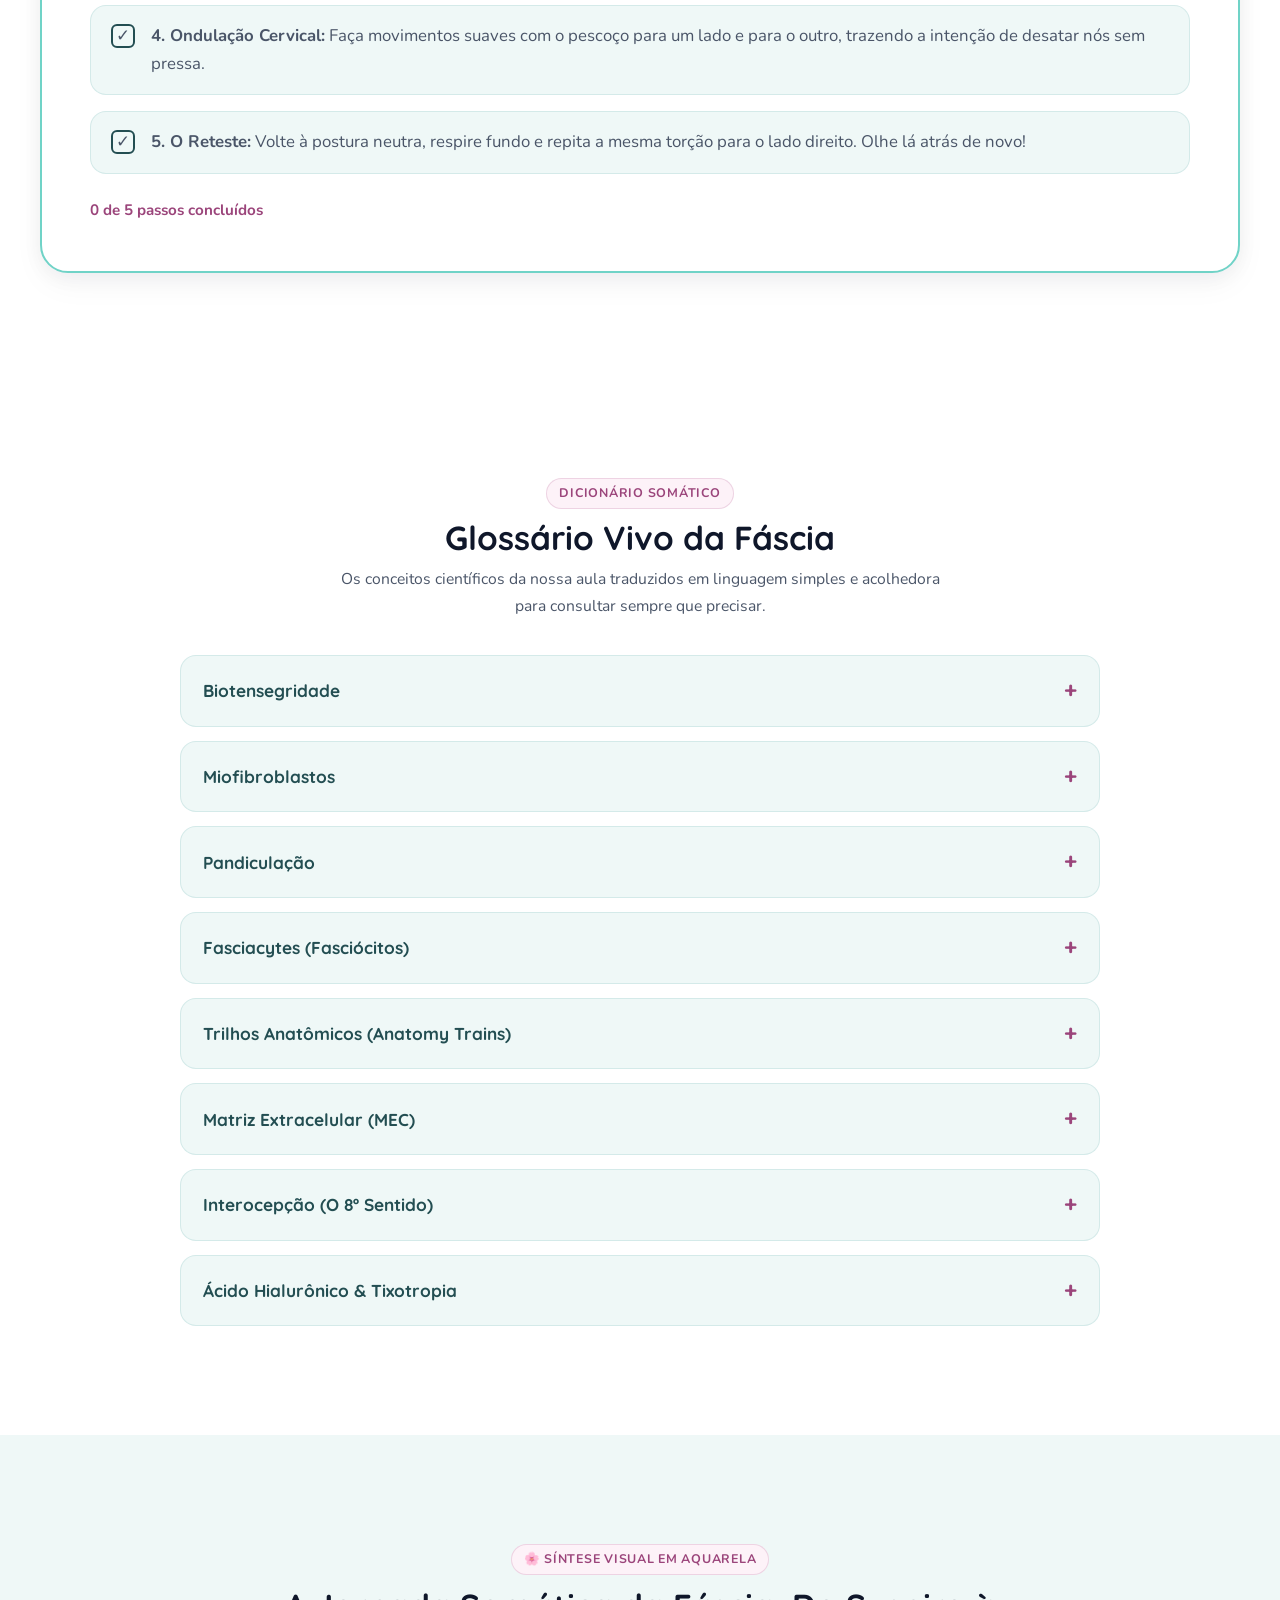
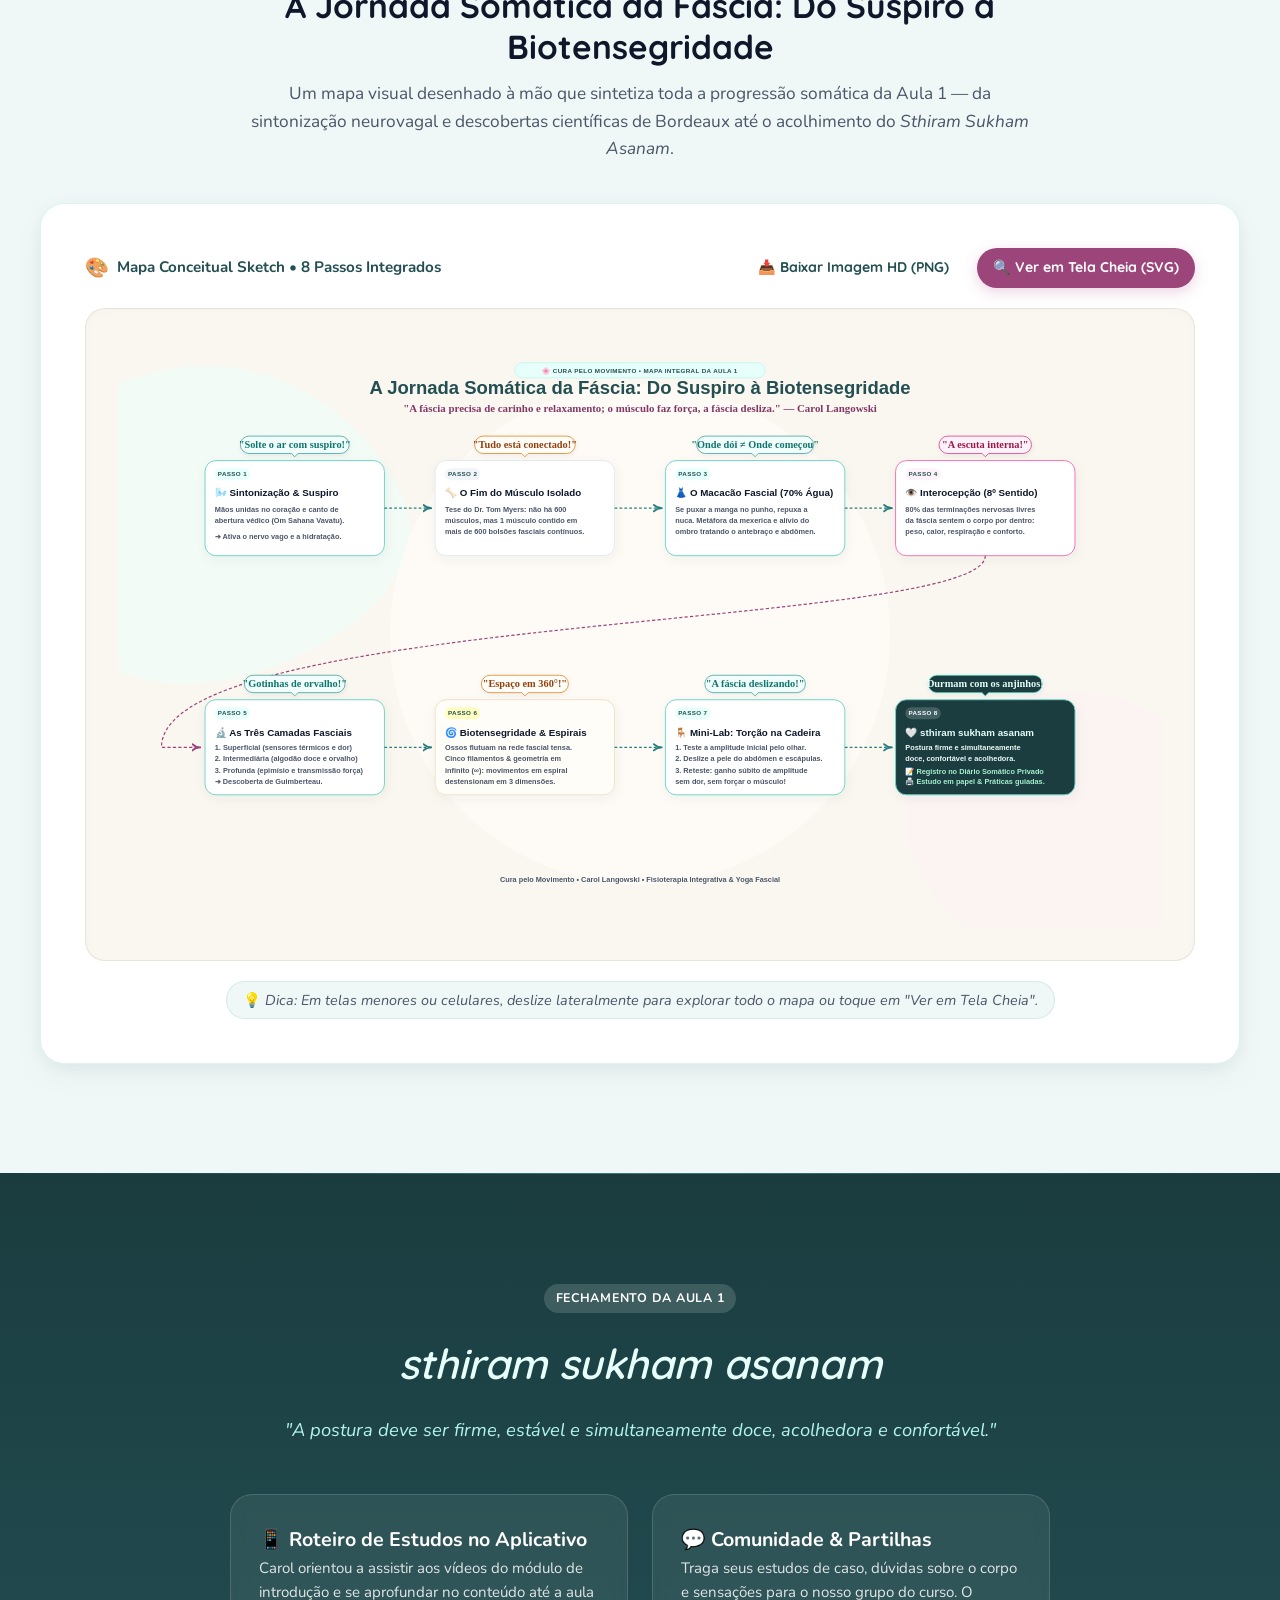
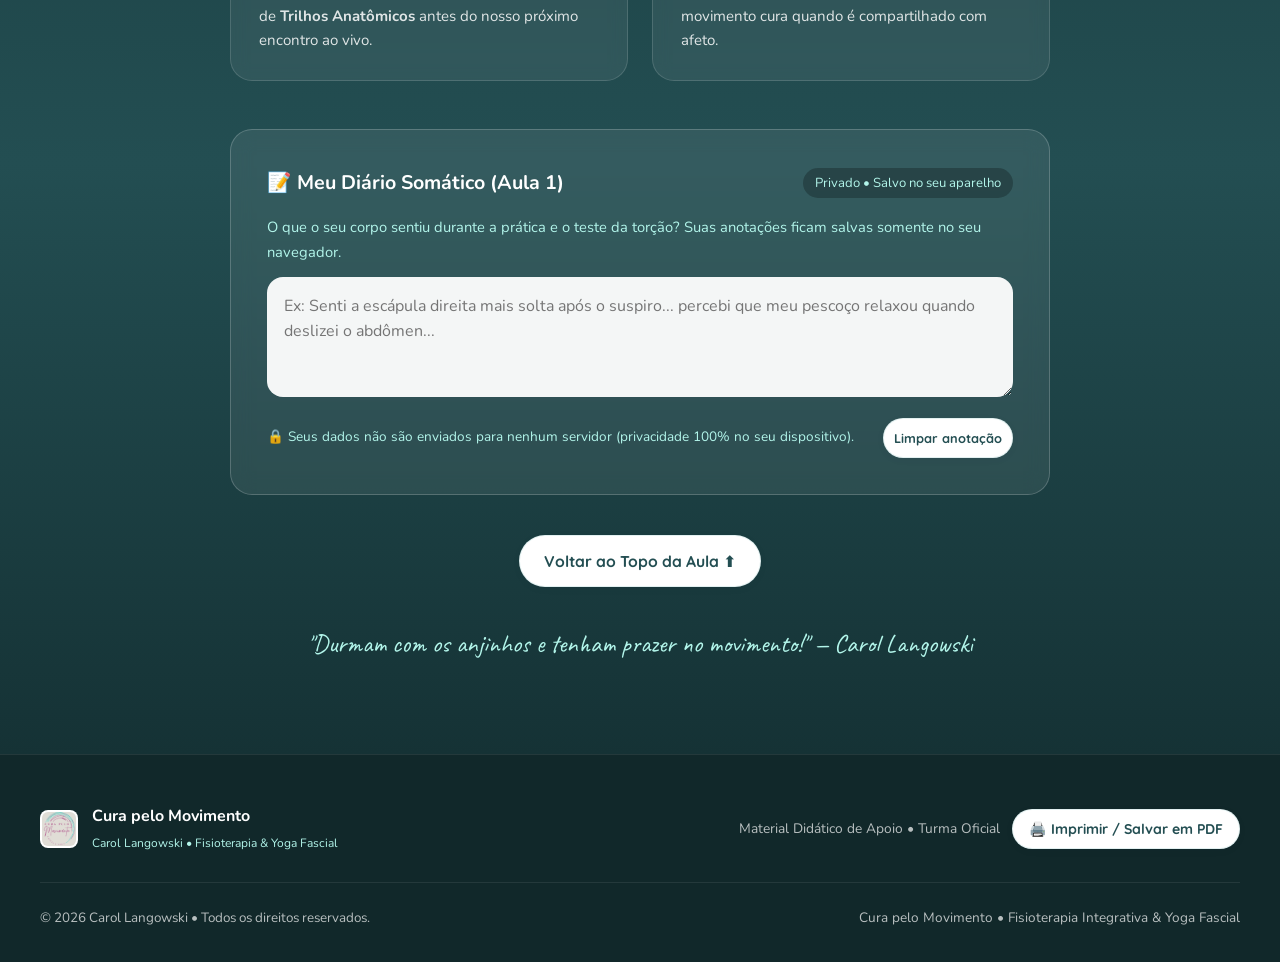
==== commit b37f1650: "style: enhance breathing room, passe-partout framing and 8-viewport clean layout (v1.2.7)" ====
--- a/index.html
+++ b/index.html
@@ -39,6 +39,17 @@
         </ul>
       </nav>
     </div>
+    <!-- Pílulas de Navegação Rápida para Mobile/Tablet (Scroll Horizontal Suave) -->
+    <nav class="navbar-mobile-nav" aria-label="Navegação Rápida por Seções">
+      <div class="navbar-mobile-track">
+        <a href="#tese" class="navbar-mobile-pill">A Tese</a>
+        <a href="#roupa-interna" class="navbar-mobile-pill">Roupa Interna</a>
+        <a href="#camadas" class="navbar-mobile-pill">3 Camadas</a>
+        <a href="#biotensegridade" class="navbar-mobile-pill">Biotensegridade</a>
+        <a href="#glossario" class="navbar-mobile-pill">Glossário</a>
+        <a href="#mapa-jornada" class="navbar-mobile-pill">Mapa Somático</a>
+      </div>
+    </nav>
     <div id="scroll-progress" class="scroll-progress-bar" role="progressbar" aria-label="Progresso da leitura da aula"></div>
   </header>
 
@@ -781,9 +792,9 @@
   <!-- ========================================================================
        9. MAPA SOMÁTICO & FLUXOGRAMA VISUAL DA JORNADA
        ======================================================================== -->
-  <section class="section-mapa-jornada" id="mapa-jornada" style="padding:clamp(60px,8vw,96px) 0;background:var(--carol-bg-mist);">
+  <section class="section-mapa-jornada" id="mapa-jornada" style="padding:clamp(72px,8.5vw,112px) 0;background:var(--carol-bg-mist);">
     <div class="container">
-      <div style="text-align:center;max-width:780px;margin:0 auto 36px;">
+      <div style="text-align:center;max-width:780px;margin:0 auto 40px;">
         <span class="tag-pill tag-orchid">🌸 Síntese Visual em Aquarela</span>
         <h2 style="font-family:var(--font-title);font-size:clamp(1.8rem,3vw,2.4rem);color:var(--carol-ink-title);margin-top:10px;margin-bottom:12px;">
           A Jornada Somática da Fáscia: Do Suspiro à Biotensegridade
@@ -793,14 +804,14 @@
         </p>
       </div>
 
-      <!-- Card do Fluxograma com Moldura Orgânica e Ações -->
-      <div class="mapa-jornada-card" style="background:#FFFFFF;border-radius:var(--radius-lg);padding:clamp(16px,3vw,28px);box-shadow:var(--carol-shadow-card);border:1px solid rgba(112,211,199,0.3);position:relative;">
-        <div style="display:flex;justify-content:space-between;align-items:center;margin-bottom:16px;flex-wrap:wrap;gap:12px;">
+      <!-- Card do Fluxograma com Moldura Orgânica, Passe-Partout e Ações -->
+      <div class="mapa-jornada-card" style="background:#FFFFFF;border-radius:24px;padding:clamp(24px,4vw,44px);box-shadow:var(--shadow-organic);border:1px solid rgba(112,211,199,0.25);position:relative;">
+        <div style="display:flex;justify-content:space-between;align-items:center;margin-bottom:20px;flex-wrap:wrap;gap:14px;">
           <div style="display:flex;align-items:center;gap:8px;">
             <span style="font-size:1.2rem;">🎨</span>
             <strong style="color:var(--carol-deep-teal);font-size:0.95rem;">Mapa Conceitual Sketch • 8 Passos Integrados</strong>
           </div>
-          <div style="display:flex;gap:10px;flex-wrap:wrap;">
+          <div style="display:flex;gap:12px;flex-wrap:wrap;">
             <a href="./assets/img/fluxograma-jornada-fascia.png" target="_blank" class="btn btn-outline btn-sm" download="jornada-somatica-carol-langowski.png" style="text-decoration:none;">
               📥 Baixar Imagem HD (PNG)
             </a>
@@ -810,12 +821,13 @@
           </div>
         </div>
 
-        <div class="mapa-jornada-wrapper" style="border-radius:var(--radius-md);background:#FAF7F0;border:1px solid rgba(112,211,199,0.2);box-shadow:inset 0 2px 8px rgba(0,0,0,0.02);">
-          <img src="./assets/img/fluxograma-jornada-fascia.svg" alt="Fluxograma Somático da Aula 1 — Da Sintonização e Suspiro à Biotensegridade e Santuário de Prática" style="width:100%;max-width:100%;height:auto;display:block;border-radius:var(--radius-md);" loading="lazy">
-        </div>
-
-        <div style="margin-top:16px;text-align:center;">
-          <small style="color:var(--carol-warm-taupe);font-size:0.88rem;">
+        <!-- Passe-Partout Cremoso com Respiro Amplo em Volta da Aquarela -->
+        <div class="mapa-jornada-wrapper" style="border-radius:20px;background:#FAF7F0;padding:clamp(16px,2.5vw,36px);border:1px solid rgba(115,86,69,0.12);box-shadow:inset 0 2px 10px rgba(0,0,0,0.02);">
+          <img src="./assets/img/fluxograma-jornada-fascia.svg" alt="Fluxograma Somático da Aula 1 — Da Sintonização e Suspiro à Biotensegridade e Santuário de Prática" style="width:100%;max-width:100%;height:auto;display:block;border-radius:14px;" loading="lazy">
+        </div>
+
+        <div style="margin-top:20px;text-align:center;">
+          <small style="color:var(--carol-warm-taupe);font-size:0.9rem;display:inline-block;padding:6px 16px;background:var(--carol-bg-mist);border-radius:var(--radius-pill);border:1px solid rgba(49,151,149,0.15);">
             💡 <em>Dica: Em telas menores ou celulares, deslize lateralmente para explorar todo o mapa ou toque em "Ver em Tela Cheia".</em>
           </small>
         </div>
--- a/assets/css/styles.css
+++ b/assets/css/styles.css
@@ -131,18 +131,18 @@
 
 /* 3. LAYOUT CONTAINER */
 .container {
-  width: min(100% - 32px, 1200px);
+  width: min(100% - 48px, 1200px);
   margin-inline: auto;
 }
 
 @media (max-width: 480px) {
   .container {
-    width: min(100% - 20px, 1200px);
+    width: min(100% - 24px, 1200px);
   }
 }
 
 .container-narrow {
-  width: min(100% - 24px, 920px);
+  width: min(100% - 32px, 920px);
   margin-inline: auto;
 }
 
@@ -241,6 +241,55 @@
   align-items: center;
   gap: 12px;
   flex-shrink: 0;
+}
+
+/* Navegação Secundária Mobile com Rolagem Horizontal Suave */
+.navbar-mobile-nav {
+  display: none;
+}
+
+@media (max-width: 768px) {
+  .navbar-mobile-nav {
+    display: block;
+    border-top: 1px solid rgba(49, 151, 149, 0.12);
+    padding: 6px 12px 8px;
+    background: rgba(239, 248, 247, 0.98);
+  }
+
+  .navbar-mobile-track {
+    display: flex;
+    gap: 8px;
+    overflow-x: auto;
+    scrollbar-width: none;
+    -webkit-overflow-scrolling: touch;
+    padding-bottom: 2px;
+  }
+
+  .navbar-mobile-track::-webkit-scrollbar {
+    display: none;
+  }
+
+  .navbar-mobile-pill {
+    font-family: var(--font-title);
+    font-weight: 600;
+    font-size: 0.82rem;
+    color: var(--carol-deep-teal);
+    background: #FFFFFF;
+    border: 1px solid rgba(49, 151, 149, 0.22);
+    border-radius: var(--radius-pill);
+    padding: 5px 12px;
+    white-space: nowrap;
+    text-decoration: none;
+    transition: all 0.2s ease;
+    box-shadow: 0 1px 4px rgba(15, 23, 42, 0.03);
+  }
+
+  .navbar-mobile-pill:hover,
+  .navbar-mobile-pill:active {
+    background: var(--carol-ice-mint);
+    border-color: var(--carol-vibrant-teal);
+    color: var(--carol-deep-teal);
+  }
 }
 
 /* Indicador de Leitura no Topo */
@@ -788,7 +837,7 @@
 
 /* 8. SEÇÃO 2: A GRANDE TESE (TOM MYERS & O MÚSCULO ÚNICO) */
 .section-tese {
-  padding: clamp(60px, 8vw, 96px) 0;
+  padding: clamp(72px, 8.5vw, 112px) 0;
 }
 
 .quote-myers-box {
@@ -1331,7 +1380,7 @@
 
 /* 17. GLOSSÁRIO VIVO DO CORPO (ACORDEÃO <details>) */
 .section-glossario {
-  padding: clamp(60px, 8vw, 96px) 0;
+  padding: clamp(72px, 8.5vw, 112px) 0;
   background: #FFFFFF;
 }
 
